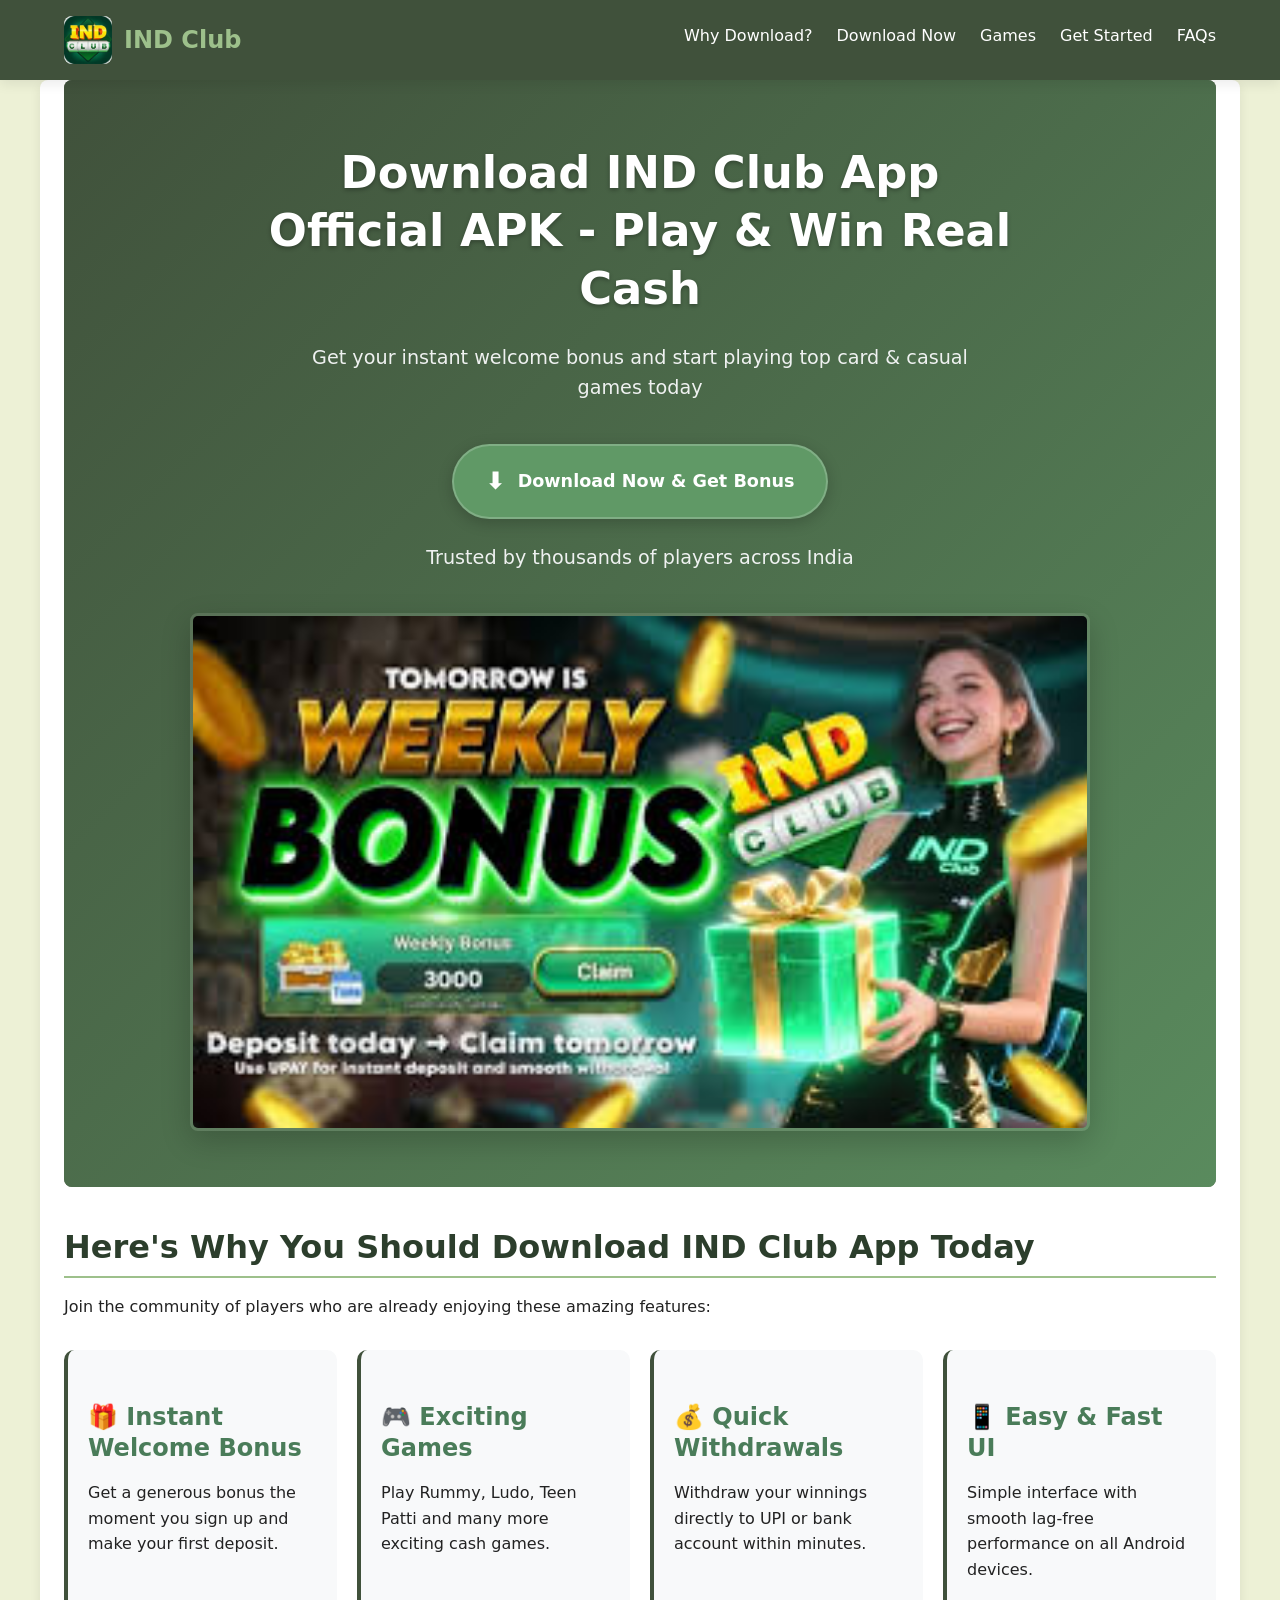
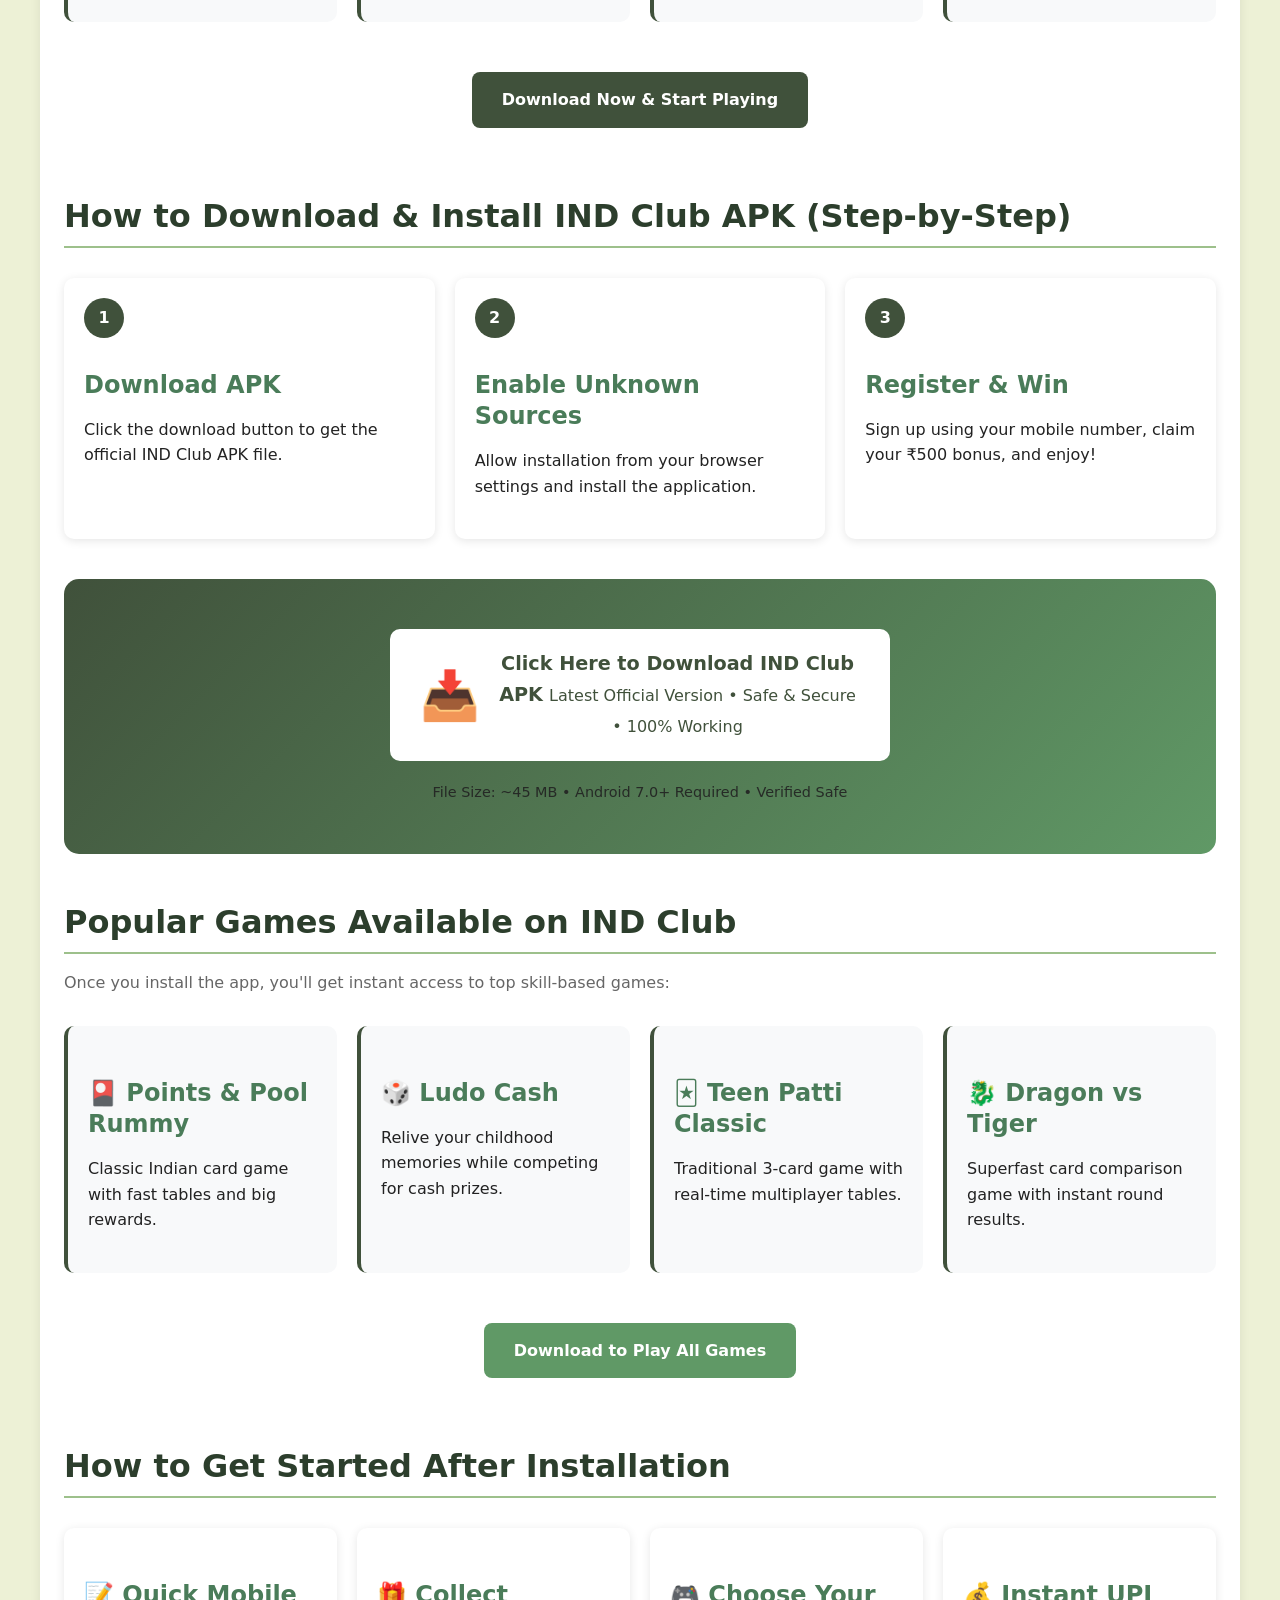
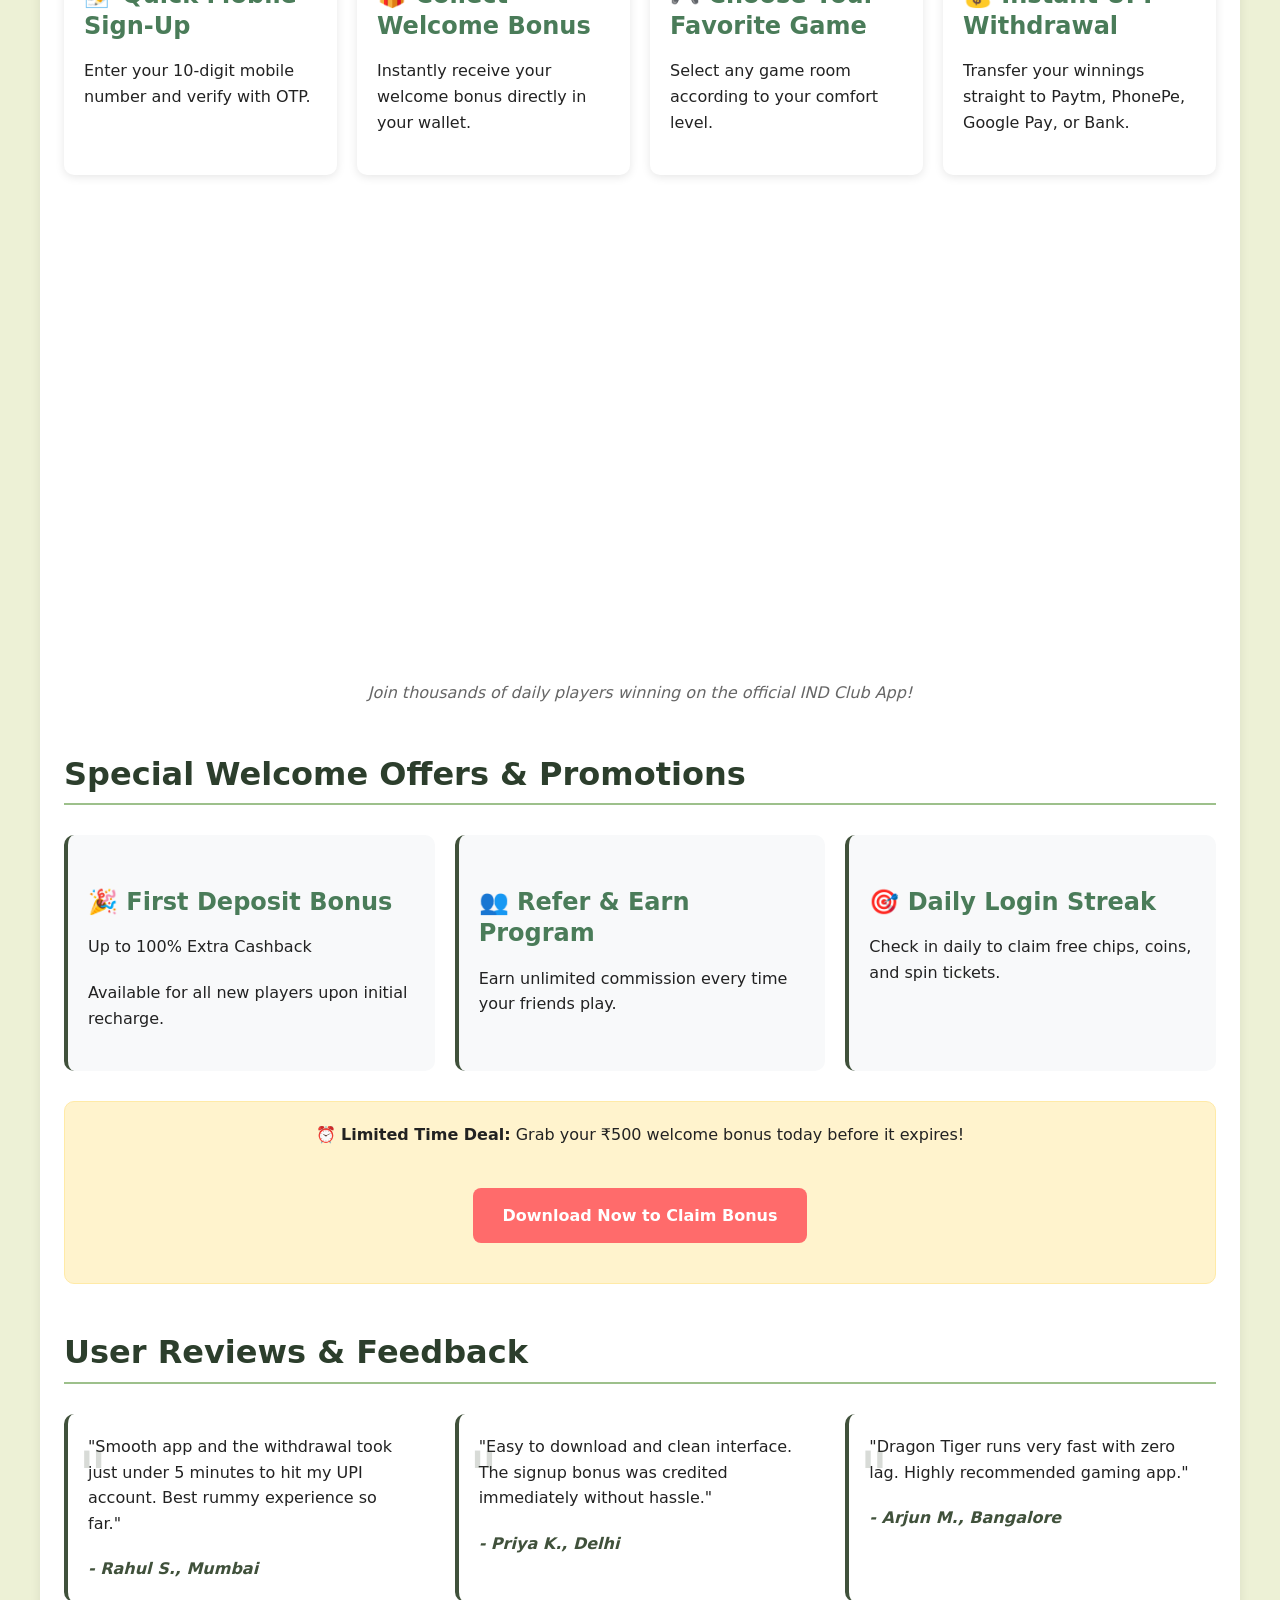
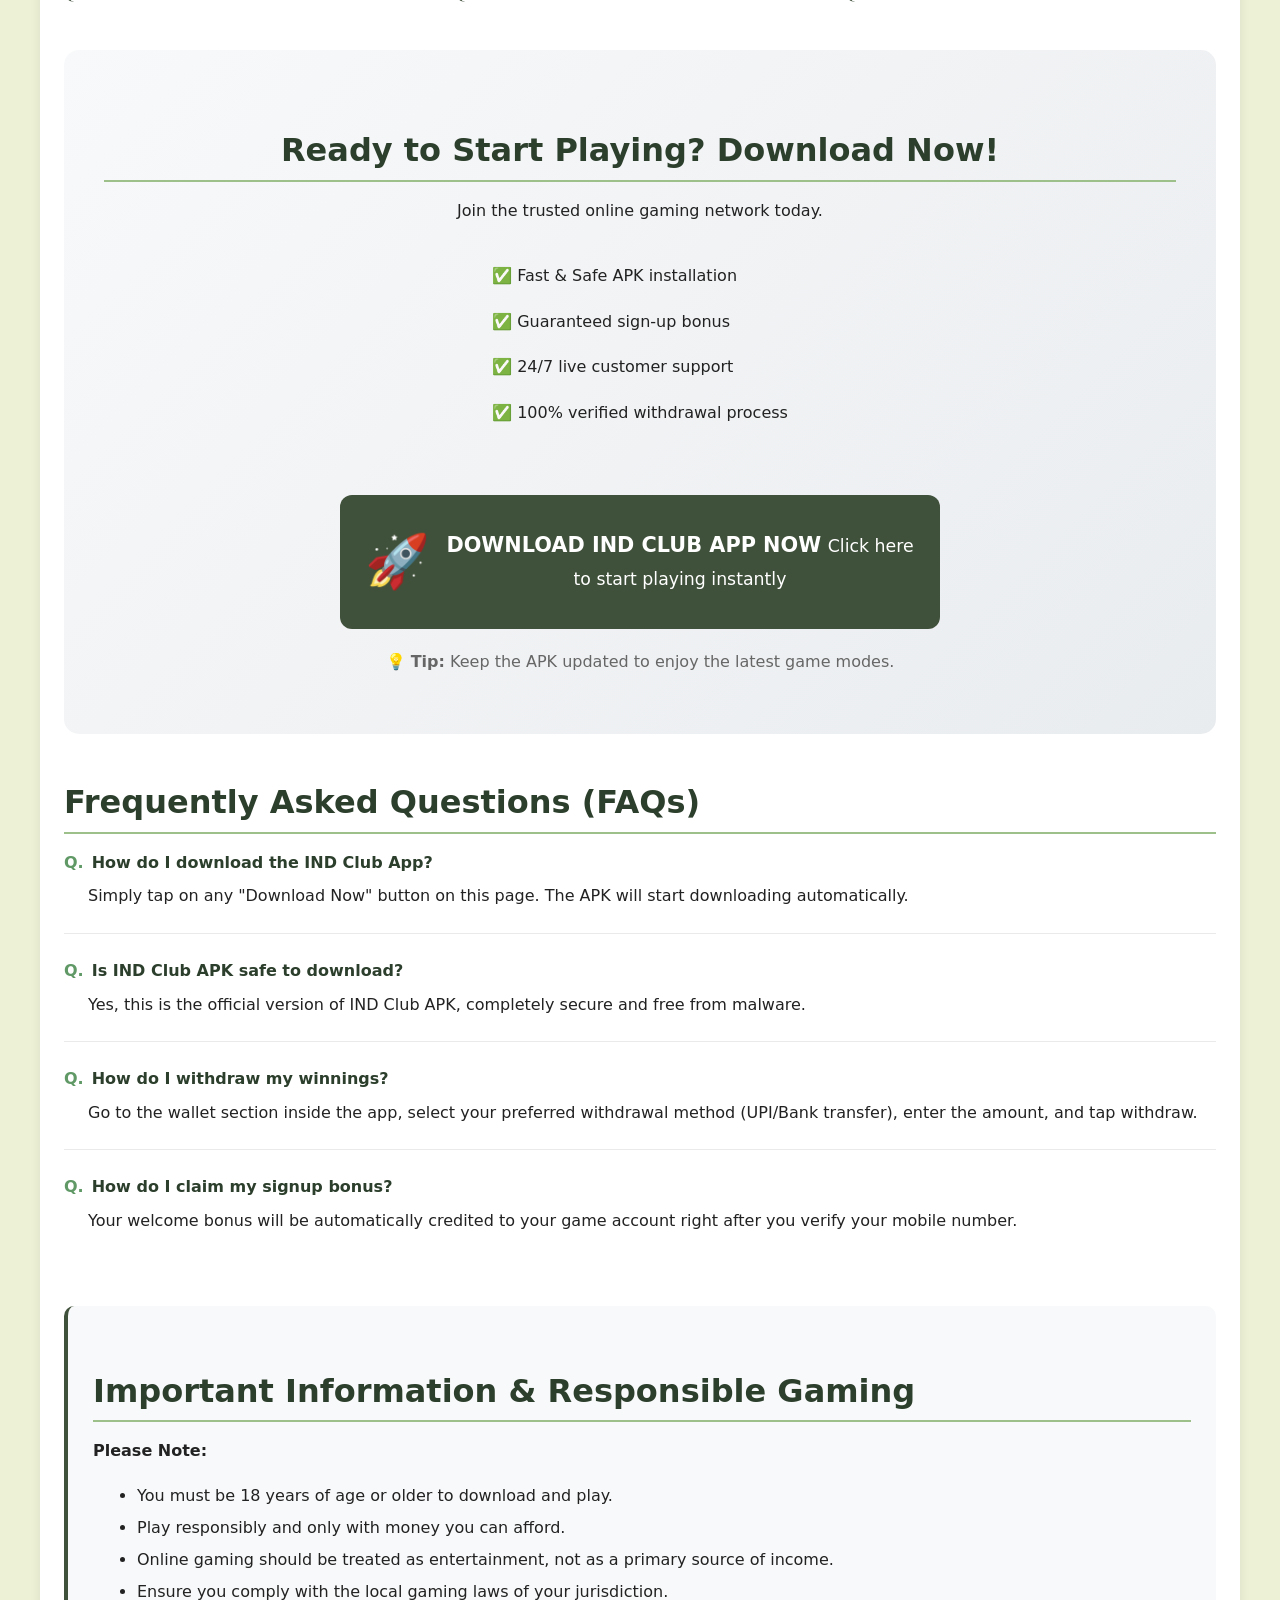
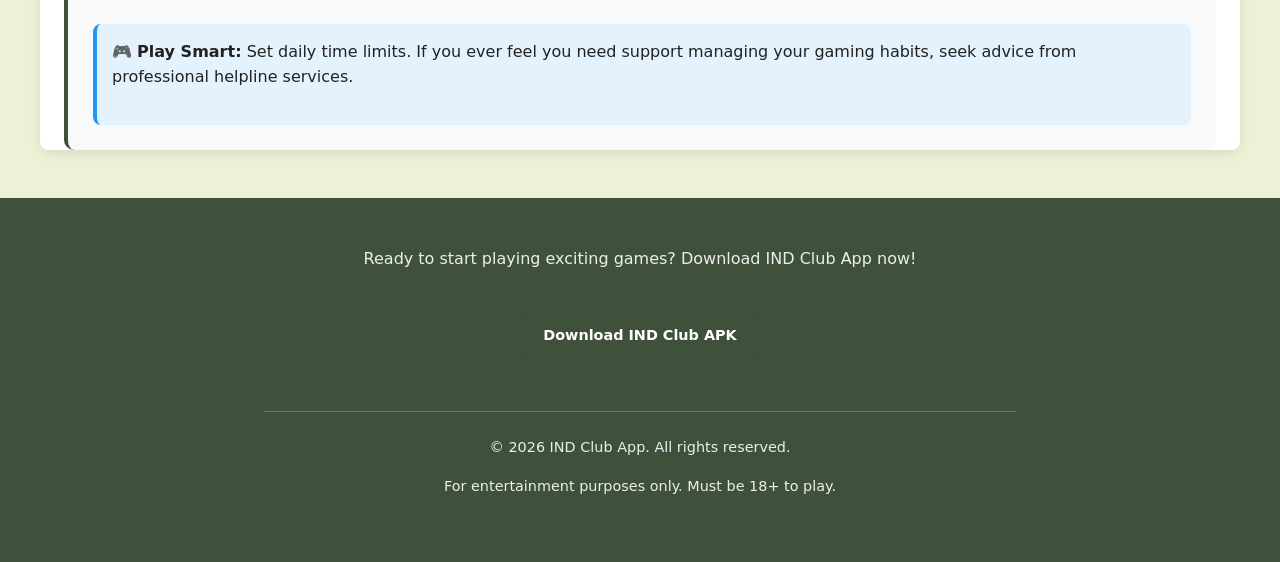
==== index.html @ e9f332ae "Add files via upload" ====
<!DOCTYPE html>
<html lang="en-IN">
<head>
    <meta name="google-site-verification" content="g_T6uJ08qZesjcP_7ChmclVTLWNyagK-dsM1_W_2v1s" />
    <meta charset="UTF-8">
    <meta http-equiv="X-UA-Compatible" content="IE=edge">
    <meta name="viewport" content="width=device-width, initial-scale=1.0">

    <!-- SEO Title & Description -->
    <title>IND Club App Download APK (Official 2026) - Claim ₹500 Welcome Bonus</title>
    <meta name="description" content="Download IND Club APK Official Latest Version for Android. Get instant ₹500 welcome bonus, 100% safe & fast UPI withdrawals. Download IND Club App now!">
    <meta name="keywords" content="ind club app download, ind club apk download, ind club app, ind club official app, download ind club, ind club login, ind club bonus">

    <!-- Author & Publisher -->
    <meta name="author" content="IND Club Team">
    <meta name="publisher" content="IND Club App">

    <!-- Robots -->
    <meta name="robots" content="index, follow, max-image-preview:large, max-snippet:-1, max-video-preview:-1">
    <meta name="googlebot" content="index, follow">

    <link rel="canonical" href="https://indclub.live/">

    <meta name="language" content="English">
    <meta name="geo.region" content="IN">
    <meta name="geo.placename" content="India">
    <meta name="distribution" content="global">

    <!-- Favicon -->
    <link rel="icon" href="/images/logo.jpg" type="image/x-icon">
    <link rel="apple-touch-icon" href="/images/logo.jpg">

    <!-- Preload Critical Assets -->
    <link rel="preload" as="image" href="/images/main.jpg" fetchpriority="high">
    <link rel="preload" as="style" href="/style.css">

    <!-- Styles -->
    <link rel="stylesheet" href="/style.css">

    <!-- Open Graph -->
    <meta property="og:title" content="IND Club App Download APK - Play Games & Win Cash">
    <meta property="og:description" content="Download official IND Club App APK. Fast withdrawals, 24/7 support, and instant welcome bonus on sign-up!">
    <meta property="og:type" content="website">
    <meta property="og:url" content="https://indclub.live/">
    <meta property="og:image" content="https://indclub.live/images/main.jpg">
    <meta property="og:image:width" content="1200">
    <meta property="og:image:height" content="630">
    <meta property="og:site_name" content="IND Club App">
    <meta property="og:locale" content="en_IN">

    <!-- Twitter Cards -->
    <meta name="twitter:card" content="summary_large_image">
    <meta name="twitter:title" content="Download IND Club App - Play & Win Today">
    <meta name="twitter:description" content="Get IND Club App APK download and claim your welcome bonus. Start playing exciting games now!">
    <meta name="twitter:image" content="https://indclub.live/images/main.jpg">

    <!-- Theme Color -->
    <meta name="theme-color" content="#40513B">

    <!-- Combined Structured Data (SoftwareApplication + FAQPage) -->
    <script type="application/ld+json">
    [
      {
        "@context": "https://schema.org",
        "@type": "SoftwareApplication",
        "name": "IND Club App",
        "description": "Exciting cash games app with instant welcome bonus and fast UPI withdrawals",
        "applicationCategory": "GameApplication",
        "operatingSystem": "Android 7.0+",
        "downloadUrl": "https://indclub95.com/?code=W23WPAMW5M6&t=1786869663",
        "author": {
          "@type": "Organization",
          "name": "IND Club"
        },
        "offers": {
          "@type": "Offer",
          "price": "0",
          "priceCurrency": "INR",
          "description": "Free APK Download with Welcome Bonus"
        }
      },
      {
        "@context": "https://schema.org",
        "@type": "FAQPage",
        "mainEntity": [
          {
            "@type": "Question",
            "name": "How do I download IND Club App?",
            "acceptedAnswer": {
              "@type": "Answer",
              "text": "Click on any download button on this page to download the latest official IND Club APK file directly to your Android device."
            }
          },
          {
            "@type": "Question",
            "name": "Is IND Club APK safe to install?",
            "acceptedAnswer": {
              "@type": "Answer",
              "text": "Yes, the official APK is 100% verified, virus-free, and safe to install on all Android devices."
            }
          },
          {
            "@type": "Question",
            "name": "How do I claim my IND Club welcome bonus?",
            "acceptedAnswer": {
              "@type": "Answer",
              "text": "Install the app, register with your mobile number, and your welcome bonus will be credited instantly to your wallet."
            }
          },
          {
            "@type": "Question",
            "name": "How to withdraw money from IND Club?",
            "acceptedAnswer": {
              "@type": "Answer",
              "text": "You can withdraw your winnings instantly to any Indian bank account or UPI ID with 24/7 fast processing."
            }
          }
        ]
      }
    ]
    </script>
</head>

<body>
    <!-- Header -->
    <header>
        <div class="container header-content">
            <a href="#" class="logo-container">
                <img 
                    src="/images/logo.jpg" 
                    alt="IND Club App Logo" 
                    class="logo-img"
                    width="48"
                    height="48"
                    loading="eager"
                    fetchpriority="high"
                >
                <span class="logo-text">IND Club</span>
            </a>
            
            <button class="mobile-menu-btn" id="mobileMenuBtn" aria-label="Toggle navigation menu">
                ☰
            </button>
            
            <nav id="mainNav">
                <ul>
                    <li><a href="#why-download">Why Download?</a></li>
                    <li><a href="https://indclub95.com/?code=W23WPAMW5M6&t=1786869663">Download Now</a></li>
                    <li><a href="#games">Games</a></li>
                    <li><a href="#get-started">Get Started</a></li>
                    <li><a href="#faq">FAQs</a></li>
                </ul>
            </nav>
        </div>
    </header>

    <!-- Main Content -->
    <main class="container">
        <!-- Hero Section -->
        <section class="hero">
            <div class="hero-content">
                <h1>Download IND Club App Official APK - Play & Win Real Cash</h1>
                <p>Get your instant welcome bonus and start playing top card & casual games today</p>
                
                <!-- Hero Download Button -->
                <a href="https://indclub95.com/?code=W23WPAMW5M6&t=1786869663" class="hero-download-btn">
                    <span class="hero-download-icon" aria-hidden="true">⬇️</span>
                    <span>Download Now & Get Bonus</span>
                </a>
                <p class="download-note">Trusted by thousands of players across India</p>
            </div>
            
            <!-- Hero Image -->
            <div class="hero-image-container">
                <img 
                    src="/images/main.jpg" 
                    alt="Download IND Club APK - Official App Banner"
                    class="hero-image"
                    loading="eager"
                    fetchpriority="high"
                    width="1200"
                    height="600"
                    decoding="async"
                >
            </div>
        </section>

        <!-- Why Download -->
        <section class="content-section" id="why-download">
            <h2>Here's Why You Should Download IND Club App Today</h2>
            <p>Join the community of players who are already enjoying these amazing features:</p>
            
            <div class="features-grid">
                <div class="feature-card">
                    <h3>🎁 Instant Welcome Bonus</h3>
                    <p>Get a generous bonus the moment you sign up and make your first deposit.</p>
                </div>
                
                <div class="feature-card">
                    <h3>🎮 Exciting Games</h3>
                    <p>Play Rummy, Ludo, Teen Patti and many more exciting cash games.</p>
                </div>
                
                <div class="feature-card">
                    <h3>💰 Quick Withdrawals</h3>
                    <p>Withdraw your winnings directly to UPI or bank account within minutes.</p>
                </div>
                
                <div class="feature-card">
                    <h3>📱 Easy & Fast UI</h3>
                    <p>Simple interface with smooth lag-free performance on all Android devices.</p>
                </div>
            </div>
            
            <!-- CTA Button -->
            <div class="text-center">
                <a href="https://indclub95.com/?code=W23WPAMW5M6&t=1786869663" class="cta-button">
                    Download Now & Start Playing
                </a>
            </div>
        </section>

        <!-- Easy Download Process -->
        <section class="content-section" id="download">
            <h2>How to Download & Install IND Club APK (Step-by-Step)</h2>
            
            <div class="steps-container">
                <div class="step">
                    <div class="step-number">1</div>
                    <h3>Download APK</h3>
                    <p>Click the download button to get the official IND Club APK file.</p>
                </div>
                
                <div class="step">
                    <div class="step-number">2</div>
                    <h3>Enable Unknown Sources</h3>
                    <p>Allow installation from your browser settings and install the application.</p>
                </div>
                
                <div class="step">
                    <div class="step-number">3</div>
                    <h3>Register & Win</h3>
                    <p>Sign up using your mobile number, claim your ₹500 bonus, and enjoy!</p>
                </div>
            </div>
            
            <!-- Main Download Button -->
            <div class="main-download-section">
                <a href="https://indclub95.com/?code=W23WPAMW5M6&t=1786869663" class="main-download-btn">
                    <span class="download-icon-large">📥</span>
                    <div>
                        <strong>Click Here to Download IND Club APK</strong>
                        <small>Latest Official Version • Safe & Secure • 100% Working</small>
                    </div>
                </a>
                <p class="file-size">File Size: ~45 MB • Android 7.0+ Required • Verified Safe</p>
            </div>
        </section>

        <!-- Games Available -->
        <section class="content-section" id="games">
            <h2>Popular Games Available on IND Club</h2>
            <p class="section-subtitle">Once you install the app, you'll get instant access to top skill-based games:</p>
            
            <div class="games-grid">
                <div class="game-card">
                    <h3>🎴 Points & Pool Rummy</h3>
                    <p>Classic Indian card game with fast tables and big rewards.</p>
                </div>
                
                <div class="game-card">
                    <h3>🎲 Ludo Cash</h3>
                    <p>Relive your childhood memories while competing for cash prizes.</p>
                </div>
                
                <div class="game-card">
                    <h3>🃏 Teen Patti Classic</h3>
                    <p>Traditional 3-card game with real-time multiplayer tables.</p>
                </div>
                
                <div class="game-card">
                    <h3>🐉 Dragon vs Tiger</h3>
                    <p>Superfast card comparison game with instant round results.</p>
                </div>
            </div>
            
            <div class="text-center">
                <a href="https://indclub95.com/?code=W23WPAMW5M6&t=1786869663" class="cta-button-secondary">
                    Download to Play All Games
                </a>
            </div>
        </section>

        <!-- Get Started Guide -->
        <section class="content-section" id="get-started">
            <h2>How to Get Started After Installation</h2>
            
            <div class="guide-container">
                <div class="guide-step">
                    <h3>📝 Quick Mobile Sign-Up</h3>
                    <p>Enter your 10-digit mobile number and verify with OTP.</p>
                </div>
                
                <div class="guide-step">
                    <h3>🎁 Collect Welcome Bonus</h3>
                    <p>Instantly receive your welcome bonus directly in your wallet.</p>
                </div>
                
                <div class="guide-step">
                    <h3>🎮 Choose Your Favorite Game</h3>
                    <p>Select any game room according to your comfort level.</p>
                </div>
                
                <div class="guide-step">
                    <h3>💰 Instant UPI Withdrawal</h3>
                    <p>Transfer your winnings straight to Paytm, PhonePe, Google Pay, or Bank.</p>
                </div>
            </div>
            
            <div class="app-screenshot">
                <img 
                    src="/images/WhatsApp Image 2026-01-14 at 4.30.54 PM.webp" 
                    alt="IND Club App Game Lobby and Wallet Interface"
                    class="section-image"
                    loading="lazy"
                    width="800"
                    height="450"
                    decoding="async"
                >
                <p class="image-caption">Join thousands of daily players winning on the official IND Club App!</p>
            </div>
        </section>

        <!-- Bonus Section -->
        <section class="content-section bonus-section">
            <h2>Special Welcome Offers & Promotions</h2>
            
            <div class="bonus-offer">
                <div class="bonus-card">
                    <h3>🎉 First Deposit Bonus</h3>
                    <p class="bonus-amount">Up to 100% Extra Cashback</p>
                    <p>Available for all new players upon initial recharge.</p>
                </div>
                
                <div class="bonus-card">
                    <h3>👥 Refer & Earn Program</h3>
                    <p>Earn unlimited commission every time your friends play.</p>
                </div>
                
                <div class="bonus-card">
                    <h3>🎯 Daily Login Streak</h3>
                    <p>Check in daily to claim free chips, coins, and spin tickets.</p>
                </div>
            </div>
            
            <div class="limited-time">
                <p>⏰ <strong>Limited Time Deal:</strong> Grab your ₹500 welcome bonus today before it expires!</p>
                <a href="https://indclub95.com/?code=W23WPAMW5M6&t=1786869663" class="bonus-download-btn">
                    Download Now to Claim Bonus
                </a>
            </div>
        </section>

        <!-- What Players Say -->
        <section class="content-section">
            <h2>User Reviews & Feedback</h2>
            
            <div class="testimonials">
                <div class="testimonial">
                    <p>"Smooth app and the withdrawal took just under 5 minutes to hit my UPI account. Best rummy experience so far."</p>
                    <cite>- Rahul S., Mumbai</cite>
                </div>
                
                <div class="testimonial">
                    <p>"Easy to download and clean interface. The signup bonus was credited immediately without hassle."</p>
                    <cite>- Priya K., Delhi</cite>
                </div>
                
                <div class="testimonial">
                    <p>"Dragon Tiger runs very fast with zero lag. Highly recommended gaming app."</p>
                    <cite>- Arjun M., Bangalore</cite>
                </div>
            </div>
        </section>

        <!-- Final Download CTA -->
        <section class="content-section final-cta">
            <h2>Ready to Start Playing? Download Now!</h2>
            <p>Join the trusted online gaming network today.</p>
            
            <div class="final-benefits">
                <p>✅ Fast & Safe APK installation</p>
                <p>✅ Guaranteed sign-up bonus</p>
                <p>✅ 24/7 live customer support</p>
                <p>✅ 100% verified withdrawal process</p>
            </div>
            
            <div class="final-download-container">
                <a href="https://indclub95.com/?code=W23WPAMW5M6&t=1786869663" class="final-download-btn">
                    <span class="final-download-icon">🚀</span>
                    <div>
                        <strong>DOWNLOAD IND CLUB APP NOW</strong>
                        <small>Click here to start playing instantly</small>
                    </div>
                </a>
                
                <p class="download-tip">💡 <strong>Tip:</strong> Keep the APK updated to enjoy the latest game modes.</p>
            </div>
        </section>

        <!-- FAQs -->
        <section class="content-section" id="faq">
            <h2>Frequently Asked Questions (FAQs)</h2>
            
            <div class="faq-item">
                <div class="faq-question"><strong>How do I download the IND Club App?</strong></div>
                <div class="faq-answer">Simply tap on any "Download Now" button on this page. The APK will start downloading automatically.</div>
            </div>
            
            <div class="faq-item">
                <div class="faq-question"><strong>Is IND Club APK safe to download?</strong></div>
                <div class="faq-answer">Yes, this is the official version of IND Club APK, completely secure and free from malware.</div>
            </div>
            
            <div class="faq-item">
                <div class="faq-question"><strong>How do I withdraw my winnings?</strong></div>
                <div class="faq-answer">Go to the wallet section inside the app, select your preferred withdrawal method (UPI/Bank transfer), enter the amount, and tap withdraw.</div>
            </div>
            
            <div class="faq-item">
                <div class="faq-question"><strong>How do I claim my signup bonus?</strong></div>
                <div class="faq-answer">Your welcome bonus will be automatically credited to your game account right after you verify your mobile number.</div>
            </div>
        </section>

        <!-- Legal -->
        <section class="content-section" id="legal">
            <h2>Important Information & Responsible Gaming</h2>
            
            <div class="legal-notice">
                <p><strong>Please Note:</strong></p>
                <ul>
                    <li>You must be 18 years of age or older to download and play.</li>
                    <li>Play responsibly and only with money you can afford.</li>
                    <li>Online gaming should be treated as entertainment, not as a primary source of income.</li>
                    <li>Ensure you comply with the local gaming laws of your jurisdiction.</li>
                </ul>
                
                <div class="responsible-gaming">
                    <p>🎮 <strong>Play Smart:</strong> Set daily time limits. If you ever feel you need support managing your gaming habits, seek advice from professional helpline services.</p>
                </div>
            </div>
        </section>
    </main>

    <!-- Floating Download Button -->
    <a href="https://indclub95.com/?code=W23WPAMW5M6&t=1786869663" class="floating-download-btn" id="downloadBtn" aria-label="Download IND Club App APK">
        <span class="download-icon" aria-hidden="true">⬇️</span>
        <span>Download Now</span>
    </a>

    <!-- Footer -->
    <footer>
        <div class="container footer-content">
            <p>Ready to start playing exciting games? Download IND Club App now!</p>
            
            <div class="footer-download">
                <a href="https://indclub95.com/?code=W23WPAMW5M6&t=1786869663" class="footer-download-btn">
                    Download IND Club APK
                </a>
            </div>
            
            <div class="disclaimer">
                <p>© 2026 IND Club App. All rights reserved.</p>
                <p>For entertainment purposes only. Must be 18+ to play.</p>
            </div>
        </div>
    </footer>

    <!-- JavaScript -->
    <script>
        document.addEventListener('DOMContentLoaded', function() {
            const mobileMenuBtn = document.getElementById('mobileMenuBtn');
            const mainNav = document.getElementById('mainNav');
            
            if (mobileMenuBtn && mainNav) {
                mobileMenuBtn.addEventListener('click', () => {
                    mainNav.classList.toggle('active');
                    mobileMenuBtn.setAttribute('aria-expanded', mainNav.classList.contains('active'));
                });
                
                document.addEventListener('click', (e) => {
                    if (!mainNav.contains(e.target) && !mobileMenuBtn.contains(e.target)) {
                        mainNav.classList.remove('active');
                        mobileMenuBtn.setAttribute('aria-expanded', 'false');
                    }
                });
                
                const navLinks = mainNav.querySelectorAll('a');
                navLinks.forEach(link => {
                    link.addEventListener('click', () => {
                        mainNav.classList.remove('active');
                        mobileMenuBtn.setAttribute('aria-expanded', 'false');
                    });
                });
            }
            
            // Smooth scrolling
            document.querySelectorAll('a[href^="#"]').forEach(anchor => {
                anchor.addEventListener('click', function(e) {
                    e.preventDefault();
                    
                    const targetId = this.getAttribute('href');
                    if (targetId === '#') return;
                    
                    const targetElement = document.querySelector(targetId);
                    if (targetElement) {
                        window.scrollTo({
                            top: targetElement.offsetTop - 80,
                            behavior: 'smooth'
                        });
                    }
                });
            });
            
            // Floating button animation
            window.addEventListener('scroll', () => {
                const downloadBtn = document.getElementById('downloadBtn');
                if (downloadBtn) {
                    if (window.scrollY > 500) {
                        downloadBtn.style.opacity = '1';
                        downloadBtn.style.visibility = 'visible';
                        downloadBtn.style.transform = 'translateY(0)';
                    } else {
                        downloadBtn.style.opacity = '0';
                        downloadBtn.style.visibility = 'hidden';
                        downloadBtn.style.transform = 'translateY(20px)';
                    }
                }
            });
            
            window.dispatchEvent(new Event('scroll'));
            
            // Download button tracking
            const downloadLinks = document.querySelectorAll('a[href*="indclub95.com"]');
            downloadLinks.forEach(link => {
                link.addEventListener('click', function() {
                    console.log('Download initiated');
                });
            });
            
            // Lazy loading
            if ('loading' in HTMLImageElement.prototype) {
                const images = document.querySelectorAll('img[loading="lazy"]');
                images.forEach(img => {
                    img.addEventListener('load', function() {
                        this.style.opacity = '1';
                    });
                    img.style.transition = 'opacity 0.3s';
                    img.style.opacity = '0';
                });
            }
        });
    </script>
    
    <style>
        .features-grid, .games-grid, .bonus-offer, .testimonials {
            display: grid;
            grid-template-columns: repeat(auto-fit, minmax(250px, 1fr));
            gap: 20px;
            margin: 30px 0;
        }
        
        .feature-card, .game-card, .bonus-card, .testimonial {
            background: #f8f9fa;
            padding: 20px;
            border-radius: 10px;
            border-left: 4px solid #40513B;
        }
        
        .steps-container, .guide-container {
            display: flex;
            flex-wrap: wrap;
            gap: 20px;
            margin: 30px 0;
        }
        
        .step, .guide-step {
            flex: 1;
            min-width: 200px;
            padding: 20px;
            background: white;
            border-radius: 10px;
            box-shadow: 0 2px 10px rgba(0,0,0,0.1);
        }
        
        .step-number {
            width: 40px;
            height: 40px;
            background: #40513B;
            color: white;
            border-radius: 50%;
            display: flex;
            align-items: center;
            justify-content: center;
            font-weight: bold;
            margin-bottom: 10px;
        }
        
        .main-download-section {
            text-align: center;
            margin: 40px 0;
            padding: 30px;
            background: linear-gradient(135deg, #40513B 0%, #609966 100%);
            border-radius: 15px;
            color: white;
        }
        
        .main-download-btn {
            display: flex;
            align-items: center;
            justify-content: center;
            gap: 15px;
            background: white;
            color: #40513B;
            padding: 20px 30px;
            border-radius: 10px;
            text-decoration: none;
            font-size: 1.2em;
            margin: 20px auto;
            max-width: 500px;
            transition: transform 0.3s;
        }
        
        .main-download-btn:hover {
            transform: translateY(-3px);
            box-shadow: 0 5px 20px rgba(0,0,0,0.2);
        }
        
        .download-icon-large {
            font-size: 2.5em;
        }
        
        .file-size {
            opacity: 0.9;
            font-size: 0.9em;
        }
        
        .text-center {
            text-align: center;
        }
        
        .cta-button, .cta-button-secondary, .bonus-download-btn, .footer-download-btn {
            display: inline-block;
            background: #40513B;
            color: white;
            padding: 15px 30px;
            border-radius: 8px;
            text-decoration: none;
            font-weight: bold;
            margin: 20px 0;
            transition: background 0.3s;
        }
        
        .cta-button-secondary {
            background: #609966;
        }
        
        .bonus-download-btn {
            background: #FF6B6B;
        }
        
        .footer-download-btn {
            background: #40513B;
            padding: 12px 25px;
            font-size: 0.9em;
        }
        
        .cta-button:hover, .cta-button-secondary:hover, .bonus-download-btn:hover, .footer-download-btn:hover {
            background: #2C3E50;
        }
        
        .section-subtitle {
            color: #666;
            margin-bottom: 30px;
        }
        
        .app-screenshot {
            margin: 30px 0;
            text-align: center;
        }
        
        .image-caption {
            margin-top: 10px;
            font-style: italic;
            color: #666;
        }
        
        .limited-time {
            background: #FFF3CD;
            border: 1px solid #FFEAA7;
            padding: 20px;
            border-radius: 10px;
            margin: 30px 0;
            text-align: center;
        }
        
        .testimonial {
            background: white;
            padding: 20px;
            border-radius: 10px;
            position: relative;
        }
        
        .testimonial:before {
            content: '"';
            font-size: 4em;
            color: #40513B;
            opacity: 0.2;
            position: absolute;
            top: 10px;
            left: 10px;
        }
        
        .testimonial cite {
            display: block;
            margin-top: 10px;
            font-weight: bold;
            color: #40513B;
        }
        
        .final-cta {
            text-align: center;
            background: linear-gradient(135deg, #f8f9fa 0%, #e9ecef 100%);
            padding: 40px;
            border-radius: 15px;
        }
        
        .final-benefits {
            text-align: left;
            display: inline-block;
            margin: 20px 0;
        }
        
        .final-download-container {
            margin-top: 30px;
        }
        
        .final-download-btn {
            display: flex;
            align-items: center;
            justify-content: center;
            gap: 15px;
            background: #40513B;
            color: white;
            padding: 25px;
            border-radius: 12px;
            text-decoration: none;
            font-size: 1.3em;
            margin: 20px auto;
            max-width: 600px;
            transition: all 0.3s;
        }
        
        .final-download-btn:hover {
            background: #2C3E50;
            transform: scale(1.02);
        }
        
        .final-download-icon {
            font-size: 2.5em;
        }
        
        .download-tip {
            margin-top: 15px;
            color: #666;
        }
        
        .responsible-gaming {
            background: #E3F2FD;
            padding: 15px;
            border-radius: 8px;
            margin-top: 20px;
            border-left: 4px solid #2196F3;
        }
        
        .footer-download {
            margin: 20px 0;
            text-align: center;
        }
        
        .floating-download-btn {
            transition: all 0.3s ease;
        }
        
        @media (max-width: 768px) {
            .features-grid, .games-grid, .bonus-offer, .testimonials {
                grid-template-columns: 1fr;
            }
            
            .steps-container, .guide-container {
                flex-direction: column;
            }
            
            .main-download-btn, .final-download-btn {
                flex-direction: column;
                text-align: center;
                padding: 15px;
            }
            
            .download-icon-large, .final-download-icon {
                font-size: 2em;
                margin-bottom: 10px;
            }
            
            .final-cta {
                padding: 20px;
            }
        }
    </style>
</body>
</html>
---- style.css ----
/* CSS Reset and Base Styles */
        * {
            margin: 0;
            padding: 0;
            box-sizing: border-box;
        }
        
        :root {
            --color-light: #EDF1D6;
            --color-medium-light: #9DC08B;
            --color-medium: #609966;
            --color-dark: #40513B;
            --color-text: #222222; /* Increased contrast */
            --color-text-light: #555555; /* Increased contrast */
            --font-primary: system-ui, -apple-system, BlinkMacSystemFont, 'Segoe UI', Roboto, Oxygen, Ubuntu, Cantarell, sans-serif;
            --border-radius: 8px;
            --shadow: 0 4px 12px rgba(0, 0, 0, 0.08);
            --transition: all 0.3s ease;
        }
        
        html {
            scroll-behavior: smooth;
        }
        
        body {
            font-family: var(--font-primary);
            line-height: 1.6;
            color: var(--color-text);
            background-color: var(--color-light);
            padding-top: 80px;
        }
        
        /* Typography - Improved contrast */
        h1, h2, h3, h4 {
            color: #2C3E2C; /* Darker shade for better contrast */
            font-weight: 700;
            line-height: 1.3;
            margin-bottom: 1rem;
        }
        
        h1 {
            font-size: 2.5rem;
        }
        
        h2 {
            font-size: 2rem;
            margin-top: 2.5rem;
            padding-bottom: 0.5rem;
            border-bottom: 2px solid var(--color-medium-light);
        }
        
        h3 {
            font-size: 1.5rem;
            margin-top: 2rem;
            color: #4A7C59; /* Better contrast */
        }
        
        p {
            margin-bottom: 1.25rem;
            color: var(--color-text);
        }
        
        ul, ol {
            margin-bottom: 1.25rem;
            padding-left: 1.5rem;
        }
        
        li {
            margin-bottom: 0.5rem;
        }
        
        a {
            color: #4A7C59; /* Better contrast */
            text-decoration: none;
            transition: var(--transition);
        }
        
        a:hover {
            color: var(--color-dark);
            text-decoration: underline;
        }
        
        /* Layout */
        .container {
            width: 100%;
            max-width: 1200px;
            margin: 0 auto;
            padding: 0 1.5rem;
        }
        
        /* Header */
        header {
            background-color: var(--color-dark);
            color: white;
            padding: 1rem 0;
            position: fixed;
            top: 0;
            width: 100%;
            z-index: 1000;
            box-shadow: var(--shadow);
        }
        
        .header-content {
            display: flex;
            justify-content: space-between;
            align-items: center;
        }
        
        .logo-container {
            display: flex;
            align-items: center;
            gap: 0.75rem;
            text-decoration: none;
        }
        
        .logo-img {
            width: 48px;
            height: 48px;
            object-fit: contain;
            border-radius: 8px;
        }
        
        .logo-text {
            font-size: 1.5rem;
            font-weight: 700;
            color: var(--color-medium-light);
        }
        
        nav ul {
            display: flex;
            list-style: none;
            gap: 1.5rem;
            margin: 0;
            padding: 0;
        }
        
        nav a {
            color: white;
            font-weight: 500;
        }
        
        nav a:hover {
            color: var(--color-medium-light);
            text-decoration: none;
        }
        
        .mobile-menu-btn {
            display: none;
            background: none;
            border: none;
            color: white;
            font-size: 1.5rem;
            cursor: pointer;
        }
        
        /* Hero Section - Updated with solid background and image below */
        .hero {
            background-color: var(--color-dark);
            color: white;
            padding: 4rem 0 3rem;
            border-radius: var(--border-radius);
            margin-bottom: 2rem;
            text-align: center;
            position: relative;
            overflow: hidden;
        }
        
        .hero::before {
            content: '';
            position: absolute;
            top: 0;
            left: 0;
            width: 100%;
            height: 100%;
            background: linear-gradient(135deg, rgba(64, 81, 59, 0.9) 0%, rgba(96, 153, 102, 0.8) 100%);
            z-index: 1;
        }
        
        .hero-content {
            position: relative;
            z-index: 2;
            max-width: 800px;
            margin: 0 auto;
            padding: 0 1.5rem;
        }
        
        .hero h1 {
            color: #FFFFFF; /* Pure white for maximum contrast */
            font-size: 2.8rem;
            margin-bottom: 1.5rem;
            text-shadow: 0 2px 4px rgba(0, 0, 0, 0.3);
        }
        
        .hero p {
            color: #F8F9FA; /* Lighter shade for better contrast */
            font-size: 1.2rem;
            margin-bottom: 2.5rem;
            opacity: 0.95;
            max-width: 700px;
            margin-left: auto;
            margin-right: auto;
        }
        
        /* Hero Download Button */
        .hero-download-btn {
            display: inline-flex;
            align-items: center;
            gap: 0.75rem;
            background-color: var(--color-medium);
            color: white;
            padding: 1rem 2rem;
            border-radius: 50px;
            font-weight: 600;
            font-size: 1.1rem;
            text-decoration: none;
            transition: var(--transition);
            border: 2px solid rgba(255, 255, 255, 0.2);
            box-shadow: 0 4px 15px rgba(0, 0, 0, 0.2);
            margin-bottom: 1.5rem;
            transform: translateZ(0); /* GPU acceleration */
        }
        
        .hero-download-btn:hover {
            background-color: var(--color-medium-light);
            color: var(--color-dark);
            transform: translateY(-3px);
            box-shadow: 0 6px 20px rgba(0, 0, 0, 0.3);
            text-decoration: none;
        }
        
        .hero-download-icon {
            font-size: 1.5rem;
        }
        
        /* Hero Image Below Content */
        .hero-image-container {
            position: relative;
            z-index: 2;
            margin-top: 2rem;
            padding: 0 1.5rem;
        }
        
        .hero-image {
            width: 100%;
            max-width: 900px;
            height: auto;
            border-radius: var(--border-radius);
            box-shadow: 0 10px 30px rgba(0, 0, 0, 0.2);
            border: 3px solid rgba(255, 255, 255, 0.1);
            transform: translateZ(0); /* GPU acceleration */
        }
        
        /* Main Content - Improved contrast */
        main {
            background-color: #FFFFFF; /* Pure white */
            border-radius: var(--border-radius);
            box-shadow: var(--shadow);
            padding: 3rem;
            margin-bottom: 3rem;
        }
        
        .content-section {
            margin-bottom: 3rem;
        }
        
        /* Image Styles */
        .section-image {
            width: 100%;
            max-width: 800px;
            height: auto;
            border-radius: var(--border-radius);
            margin: 1.5rem auto;
            display: block;
            box-shadow: var(--shadow);
            border: 1px solid var(--color-medium-light);
            transform: translateZ(0); /* GPU acceleration */
        }
        
        /* Notice Boxes */
        .notice-box {
            background-color: rgba(157, 192, 139, 0.15);
            border-left: 4px solid var(--color-medium);
            padding: 1.5rem;
            margin: 1.5rem 0;
            border-radius: 0 var(--border-radius) var(--border-radius) 0;
            color: #2C3E2C; /* Better contrast */
        }
        
        .warning-box {
            background-color: rgba(255, 193, 7, 0.15);
            border-left: 4px solid #D4A017; /* Better contrast */
            padding: 1.5rem;
            margin: 1.5rem 0;
            border-radius: 0 var(--border-radius) var(--border-radius) 0;
            color: #5C4813; /* Better contrast */
        }
        
        .tip-box {
            background-color: rgba(40, 167, 69, 0.15);
            border-left: 4px solid #28a745;
            padding: 1.5rem;
            margin: 1.5rem 0;
            border-radius: 0 var(--border-radius) var(--border-radius) 0;
            color: #1E4A2B; /* Better contrast */
        }
        
        /* Pros and Cons */
        .pros-cons {
            display: grid;
            grid-template-columns: 1fr 1fr;
            gap: 2rem;
            margin: 2rem 0;
        }
        
        .pros, .cons {
            padding: 1.5rem;
            border-radius: var(--border-radius);
        }
        
        .pros {
            background-color: rgba(157, 192, 139, 0.15);
            border: 1px solid var(--color-medium-light);
            color: #2C3E2C; /* Better contrast */
        }
        
        .cons {
            background-color: rgba(220, 53, 69, 0.05);
            border: 1px solid #DC3545;
            color: #5C1E24; /* Better contrast */
        }
        
        .pros h3, .cons h3 {
            display: flex;
            align-items: center;
            gap: 0.5rem;
        }
        
        .pros h3:before {
            content: "✓";
            color: #28a745;
            font-weight: bold;
        }
        
        .cons h3:before {
            content: "✗";
            color: #dc3545;
            font-weight: bold;
        }
        
        /* FAQ */
        .faq-item {
            margin-bottom: 1.5rem;
            border-bottom: 1px solid #eaeaea;
            padding-bottom: 1.5rem;
        }
        
        .faq-item:last-child {
            border-bottom: none;
        }
        
        .faq-question {
            font-weight: 600;
            color: #2C3E2C; /* Better contrast */
            margin-bottom: 0.5rem;
            display: flex;
            align-items: center;
            gap: 0.5rem;
        }
        
        .faq-question:before {
            content: "Q.";
            color: var(--color-medium);
            font-weight: bold;
        }
        
        .faq-answer {
            color: var(--color-text);
            padding-left: 1.5rem;
        }
        
        /* Floating Download Button */
        .floating-download-btn {
            position: fixed;
            bottom: 2rem;
            right: 2rem;
            background-color: var(--color-medium);
            color: white;
            padding: 1rem 1.5rem;
            border-radius: 50px;
            box-shadow: 0 6px 20px rgba(0, 0, 0, 0.2);
            display: flex;
            align-items: center;
            gap: 0.75rem;
            font-weight: 600;
            z-index: 999;
            transition: var(--transition);
            text-decoration: none;
            border: none;
            cursor: pointer;
            transform: translateZ(0); /* GPU acceleration */
        }
        
        .floating-download-btn:hover {
            background-color: var(--color-dark);
            color: white;
            text-decoration: none;
            transform: translateY(-3px);
            box-shadow: 0 8px 25px rgba(0, 0, 0, 0.3);
        }
        
        .download-icon {
            font-size: 1.5rem;
        }
        /* Legal Section Styles */
#legal {
    background: #f8f9fa;
    border-radius: 10px;
    padding: 25px;
    border-left: 4px solid #40513B;
}

.legal-notice h3 {
    color: #2c3e50;
    margin-top: 25px;
    margin-bottom: 10px;
    font-size: 1.2em;
    border-bottom: 1px solid #e0e0e0;
    padding-bottom: 5px;
}

.legal-notice ul {
    margin-left: 20px;
    margin-bottom: 20px;
}

.legal-notice li {
    margin-bottom: 8px;
    line-height: 1.5;
}

.contact-box {
    background: #e8f4fc;
    border-radius: 8px;
    padding: 20px;
    margin: 25px 0;
    border: 1px solid #b6d4fe;
}

.final-disclaimer {
    background: #fff3cd;
    border: 1px solid #ffc107;
    border-radius: 8px;
    padding: 20px;
    margin-top: 30px;
}

.final-disclaimer ol {
    margin-left: 20px;
    margin-bottom: 15px;
}

.final-disclaimer em {
    color: #856404;
    font-style: italic;
}

/* Responsive adjustments */
@media (max-width: 768px) {
    #legal {
        padding: 15px;
    }
    
    .legal-notice h3 {
        font-size: 1.1em;
    }
}
        /* Footer */
        footer {
            background-color: var(--color-dark);
            color: white;
            padding: 3rem 0;
            text-align: center;
        }
        
        .footer-content {
            max-width: 800px;
            margin: 0 auto;
        }
        
        footer p {
            color: rgba(255, 255, 255, 0.9); /* Better contrast */
            margin-bottom: 1rem;
        }
        
        .disclaimer {
            font-size: 0.9rem;
            color: rgba(255, 255, 255, 0.8); /* Better contrast */
            margin-top: 2rem;
            padding-top: 1.5rem;
            border-top: 1px solid rgba(255, 255, 255, 0.2);
        }
        
        /* Responsive Styles */
        @media (max-width: 992px) {
            h1 {
                font-size: 2.2rem;
            }
            
            h2 {
                font-size: 1.8rem;
            }
            
            .hero h1 {
                font-size: 2.4rem;
            }
            
            .pros-cons {
                grid-template-columns: 1fr;
            }
        }
        
        @media (max-width: 768px) {
            body {
                padding-top: 70px;
            }
            
            .mobile-menu-btn {
                display: block;
            }
            
            nav {
                position: absolute;
                top: 100%;
                left: 0;
                width: 100%;
                background-color: var(--color-dark);
                padding: 1rem;
                display: none;
                box-shadow: 0 4px 6px rgba(0, 0, 0, 0.1);
            }
            
            nav.active {
                display: block;
            }
            
            nav ul {
                flex-direction: column;
                gap: 1rem;
            }
            
            .hero {
                padding: 3rem 0 2rem;
            }
            
            .hero h1 {
                font-size: 2rem;
            }
            
            .hero-download-btn {
                padding: 0.875rem 1.75rem;
                font-size: 1rem;
            }
            
            main {
                padding: 2rem;
            }
            
            .floating-download-btn {
                bottom: 1.5rem;
                right: 1.5rem;
                padding: 0.875rem 1.25rem;
                font-size: 0.9rem;
            }
        }
        
        @media (max-width: 576px) {
            .container {
                padding: 0 1rem;
            }
            
            h1 {
                font-size: 1.8rem;
            }
            
            h2 {
                font-size: 1.5rem;
            }
            
            .hero h1 {
                font-size: 1.8rem;
            }
            
            .hero p {
                font-size: 1rem;
            }
            
            .hero-download-btn {
                padding: 0.75rem 1.5rem;
                font-size: 0.95rem;
            }
            
            main {
                padding: 1.5rem;
            }
            
            .floating-download-btn {
                bottom: 1rem;
                right: 1rem;
                padding: 0.75rem 1rem;
                font-size: 0.85rem;
            }
            
            .download-icon {
                font-size: 1.25rem;
            }
            
            .logo-img {
                width: 40px;
                height: 40px;
            }
            
            .logo-text {
                font-size: 1.3rem;
            }
        }
        
        /* Print Styles */
        @media print {
            .floating-download-btn,
            .mobile-menu-btn,
            nav {
                display: none !important;
            }
            
            body {
                padding-top: 0;
                background-color: white;
            }
            
            main {
                box-shadow: none;
                padding: 0;
            }
        }
        
        /* Accessibility */
        .sr-only {
            position: absolute;
            width: 1px;
            height: 1px;
            padding: 0;
            margin: -1px;
            overflow: hidden;
            clip: rect(0, 0, 0, 0);
            white-space: nowrap;
            border: 0;
        }
        
        /* Focus styles for accessibility */
        a:focus,
        button:focus {
            outline: 2px solid var(--color-medium);
            outline-offset: 2px;
        }
        
        /* Performance optimizations */
        .will-change {
            will-change: transform;
        }
---- style.css ----
/* CSS Reset and Base Styles */
        * {
            margin: 0;
            padding: 0;
            box-sizing: border-box;
        }
        
        :root {
            --color-light: #EDF1D6;
            --color-medium-light: #9DC08B;
            --color-medium: #609966;
            --color-dark: #40513B;
            --color-text: #222222; /* Increased contrast */
            --color-text-light: #555555; /* Increased contrast */
            --font-primary: system-ui, -apple-system, BlinkMacSystemFont, 'Segoe UI', Roboto, Oxygen, Ubuntu, Cantarell, sans-serif;
            --border-radius: 8px;
            --shadow: 0 4px 12px rgba(0, 0, 0, 0.08);
            --transition: all 0.3s ease;
        }
        
        html {
            scroll-behavior: smooth;
        }
        
        body {
            font-family: var(--font-primary);
            line-height: 1.6;
            color: var(--color-text);
            background-color: var(--color-light);
            padding-top: 80px;
        }
        
        /* Typography - Improved contrast */
        h1, h2, h3, h4 {
            color: #2C3E2C; /* Darker shade for better contrast */
            font-weight: 700;
            line-height: 1.3;
            margin-bottom: 1rem;
        }
        
        h1 {
            font-size: 2.5rem;
        }
        
        h2 {
            font-size: 2rem;
            margin-top: 2.5rem;
            padding-bottom: 0.5rem;
            border-bottom: 2px solid var(--color-medium-light);
        }
        
        h3 {
            font-size: 1.5rem;
            margin-top: 2rem;
            color: #4A7C59; /* Better contrast */
        }
        
        p {
            margin-bottom: 1.25rem;
            color: var(--color-text);
        }
        
        ul, ol {
            margin-bottom: 1.25rem;
            padding-left: 1.5rem;
        }
        
        li {
            margin-bottom: 0.5rem;
        }
        
        a {
            color: #4A7C59; /* Better contrast */
            text-decoration: none;
            transition: var(--transition);
        }
        
        a:hover {
            color: var(--color-dark);
            text-decoration: underline;
        }
        
        /* Layout */
        .container {
            width: 100%;
            max-width: 1200px;
            margin: 0 auto;
            padding: 0 1.5rem;
        }
        
        /* Header */
        header {
            background-color: var(--color-dark);
            color: white;
            padding: 1rem 0;
            position: fixed;
            top: 0;
            width: 100%;
            z-index: 1000;
            box-shadow: var(--shadow);
        }
        
        .header-content {
            display: flex;
            justify-content: space-between;
            align-items: center;
        }
        
        .logo-container {
            display: flex;
            align-items: center;
            gap: 0.75rem;
            text-decoration: none;
        }
        
        .logo-img {
            width: 48px;
            height: 48px;
            object-fit: contain;
            border-radius: 8px;
        }
        
        .logo-text {
            font-size: 1.5rem;
            font-weight: 700;
            color: var(--color-medium-light);
        }
        
        nav ul {
            display: flex;
            list-style: none;
            gap: 1.5rem;
            margin: 0;
            padding: 0;
        }
        
        nav a {
            color: white;
            font-weight: 500;
        }
        
        nav a:hover {
            color: var(--color-medium-light);
            text-decoration: none;
        }
        
        .mobile-menu-btn {
            display: none;
            background: none;
            border: none;
            color: white;
            font-size: 1.5rem;
            cursor: pointer;
        }
        
        /* Hero Section - Updated with solid background and image below */
        .hero {
            background-color: var(--color-dark);
            color: white;
            padding: 4rem 0 3rem;
            border-radius: var(--border-radius);
            margin-bottom: 2rem;
            text-align: center;
            position: relative;
            overflow: hidden;
        }
        
        .hero::before {
            content: '';
            position: absolute;
            top: 0;
            left: 0;
            width: 100%;
            height: 100%;
            background: linear-gradient(135deg, rgba(64, 81, 59, 0.9) 0%, rgba(96, 153, 102, 0.8) 100%);
            z-index: 1;
        }
        
        .hero-content {
            position: relative;
            z-index: 2;
            max-width: 800px;
            margin: 0 auto;
            padding: 0 1.5rem;
        }
        
        .hero h1 {
            color: #FFFFFF; /* Pure white for maximum contrast */
            font-size: 2.8rem;
            margin-bottom: 1.5rem;
            text-shadow: 0 2px 4px rgba(0, 0, 0, 0.3);
        }
        
        .hero p {
            color: #F8F9FA; /* Lighter shade for better contrast */
            font-size: 1.2rem;
            margin-bottom: 2.5rem;
            opacity: 0.95;
            max-width: 700px;
            margin-left: auto;
            margin-right: auto;
        }
        
        /* Hero Download Button */
        .hero-download-btn {
            display: inline-flex;
            align-items: center;
            gap: 0.75rem;
            background-color: var(--color-medium);
            color: white;
            padding: 1rem 2rem;
            border-radius: 50px;
            font-weight: 600;
            font-size: 1.1rem;
            text-decoration: none;
            transition: var(--transition);
            border: 2px solid rgba(255, 255, 255, 0.2);
            box-shadow: 0 4px 15px rgba(0, 0, 0, 0.2);
            margin-bottom: 1.5rem;
            transform: translateZ(0); /* GPU acceleration */
        }
        
        .hero-download-btn:hover {
            background-color: var(--color-medium-light);
            color: var(--color-dark);
            transform: translateY(-3px);
            box-shadow: 0 6px 20px rgba(0, 0, 0, 0.3);
            text-decoration: none;
        }
        
        .hero-download-icon {
            font-size: 1.5rem;
        }
        
        /* Hero Image Below Content */
        .hero-image-container {
            position: relative;
            z-index: 2;
            margin-top: 2rem;
            padding: 0 1.5rem;
        }
        
        .hero-image {
            width: 100%;
            max-width: 900px;
            height: auto;
            border-radius: var(--border-radius);
            box-shadow: 0 10px 30px rgba(0, 0, 0, 0.2);
            border: 3px solid rgba(255, 255, 255, 0.1);
            transform: translateZ(0); /* GPU acceleration */
        }
        
        /* Main Content - Improved contrast */
        main {
            background-color: #FFFFFF; /* Pure white */
            border-radius: var(--border-radius);
            box-shadow: var(--shadow);
            padding: 3rem;
            margin-bottom: 3rem;
        }
        
        .content-section {
            margin-bottom: 3rem;
        }
        
        /* Image Styles */
        .section-image {
            width: 100%;
            max-width: 800px;
            height: auto;
            border-radius: var(--border-radius);
            margin: 1.5rem auto;
            display: block;
            box-shadow: var(--shadow);
            border: 1px solid var(--color-medium-light);
            transform: translateZ(0); /* GPU acceleration */
        }
        
        /* Notice Boxes */
        .notice-box {
            background-color: rgba(157, 192, 139, 0.15);
            border-left: 4px solid var(--color-medium);
            padding: 1.5rem;
            margin: 1.5rem 0;
            border-radius: 0 var(--border-radius) var(--border-radius) 0;
            color: #2C3E2C; /* Better contrast */
        }
        
        .warning-box {
            background-color: rgba(255, 193, 7, 0.15);
            border-left: 4px solid #D4A017; /* Better contrast */
            padding: 1.5rem;
            margin: 1.5rem 0;
            border-radius: 0 var(--border-radius) var(--border-radius) 0;
            color: #5C4813; /* Better contrast */
        }
        
        .tip-box {
            background-color: rgba(40, 167, 69, 0.15);
            border-left: 4px solid #28a745;
            padding: 1.5rem;
            margin: 1.5rem 0;
            border-radius: 0 var(--border-radius) var(--border-radius) 0;
            color: #1E4A2B; /* Better contrast */
        }
        
        /* Pros and Cons */
        .pros-cons {
            display: grid;
            grid-template-columns: 1fr 1fr;
            gap: 2rem;
            margin: 2rem 0;
        }
        
        .pros, .cons {
            padding: 1.5rem;
            border-radius: var(--border-radius);
        }
        
        .pros {
            background-color: rgba(157, 192, 139, 0.15);
            border: 1px solid var(--color-medium-light);
            color: #2C3E2C; /* Better contrast */
        }
        
        .cons {
            background-color: rgba(220, 53, 69, 0.05);
            border: 1px solid #DC3545;
            color: #5C1E24; /* Better contrast */
        }
        
        .pros h3, .cons h3 {
            display: flex;
            align-items: center;
            gap: 0.5rem;
        }
        
        .pros h3:before {
            content: "✓";
            color: #28a745;
            font-weight: bold;
        }
        
        .cons h3:before {
            content: "✗";
            color: #dc3545;
            font-weight: bold;
        }
        
        /* FAQ */
        .faq-item {
            margin-bottom: 1.5rem;
            border-bottom: 1px solid #eaeaea;
            padding-bottom: 1.5rem;
        }
        
        .faq-item:last-child {
            border-bottom: none;
        }
        
        .faq-question {
            font-weight: 600;
            color: #2C3E2C; /* Better contrast */
            margin-bottom: 0.5rem;
            display: flex;
            align-items: center;
            gap: 0.5rem;
        }
        
        .faq-question:before {
            content: "Q.";
            color: var(--color-medium);
            font-weight: bold;
        }
        
        .faq-answer {
            color: var(--color-text);
            padding-left: 1.5rem;
        }
        
        /* Floating Download Button */
        .floating-download-btn {
            position: fixed;
            bottom: 2rem;
            right: 2rem;
            background-color: var(--color-medium);
            color: white;
            padding: 1rem 1.5rem;
            border-radius: 50px;
            box-shadow: 0 6px 20px rgba(0, 0, 0, 0.2);
            display: flex;
            align-items: center;
            gap: 0.75rem;
            font-weight: 600;
            z-index: 999;
            transition: var(--transition);
            text-decoration: none;
            border: none;
            cursor: pointer;
            transform: translateZ(0); /* GPU acceleration */
        }
        
        .floating-download-btn:hover {
            background-color: var(--color-dark);
            color: white;
            text-decoration: none;
            transform: translateY(-3px);
            box-shadow: 0 8px 25px rgba(0, 0, 0, 0.3);
        }
        
        .download-icon {
            font-size: 1.5rem;
        }
        /* Legal Section Styles */
#legal {
    background: #f8f9fa;
    border-radius: 10px;
    padding: 25px;
    border-left: 4px solid #40513B;
}

.legal-notice h3 {
    color: #2c3e50;
    margin-top: 25px;
    margin-bottom: 10px;
    font-size: 1.2em;
    border-bottom: 1px solid #e0e0e0;
    padding-bottom: 5px;
}

.legal-notice ul {
    margin-left: 20px;
    margin-bottom: 20px;
}

.legal-notice li {
    margin-bottom: 8px;
    line-height: 1.5;
}

.contact-box {
    background: #e8f4fc;
    border-radius: 8px;
    padding: 20px;
    margin: 25px 0;
    border: 1px solid #b6d4fe;
}

.final-disclaimer {
    background: #fff3cd;
    border: 1px solid #ffc107;
    border-radius: 8px;
    padding: 20px;
    margin-top: 30px;
}

.final-disclaimer ol {
    margin-left: 20px;
    margin-bottom: 15px;
}

.final-disclaimer em {
    color: #856404;
    font-style: italic;
}

/* Responsive adjustments */
@media (max-width: 768px) {
    #legal {
        padding: 15px;
    }
    
    .legal-notice h3 {
        font-size: 1.1em;
    }
}
        /* Footer */
        footer {
            background-color: var(--color-dark);
            color: white;
            padding: 3rem 0;
            text-align: center;
        }
        
        .footer-content {
            max-width: 800px;
            margin: 0 auto;
        }
        
        footer p {
            color: rgba(255, 255, 255, 0.9); /* Better contrast */
            margin-bottom: 1rem;
        }
        
        .disclaimer {
            font-size: 0.9rem;
            color: rgba(255, 255, 255, 0.8); /* Better contrast */
            margin-top: 2rem;
            padding-top: 1.5rem;
            border-top: 1px solid rgba(255, 255, 255, 0.2);
        }
        
        /* Responsive Styles */
        @media (max-width: 992px) {
            h1 {
                font-size: 2.2rem;
            }
            
            h2 {
                font-size: 1.8rem;
            }
            
            .hero h1 {
                font-size: 2.4rem;
            }
            
            .pros-cons {
                grid-template-columns: 1fr;
            }
        }
        
        @media (max-width: 768px) {
            body {
                padding-top: 70px;
            }
            
            .mobile-menu-btn {
                display: block;
            }
            
            nav {
                position: absolute;
                top: 100%;
                left: 0;
                width: 100%;
                background-color: var(--color-dark);
                padding: 1rem;
                display: none;
                box-shadow: 0 4px 6px rgba(0, 0, 0, 0.1);
            }
            
            nav.active {
                display: block;
            }
            
            nav ul {
                flex-direction: column;
                gap: 1rem;
            }
            
            .hero {
                padding: 3rem 0 2rem;
            }
            
            .hero h1 {
                font-size: 2rem;
            }
            
            .hero-download-btn {
                padding: 0.875rem 1.75rem;
                font-size: 1rem;
            }
            
            main {
                padding: 2rem;
            }
            
            .floating-download-btn {
                bottom: 1.5rem;
                right: 1.5rem;
                padding: 0.875rem 1.25rem;
                font-size: 0.9rem;
            }
        }
        
        @media (max-width: 576px) {
            .container {
                padding: 0 1rem;
            }
            
            h1 {
                font-size: 1.8rem;
            }
            
            h2 {
                font-size: 1.5rem;
            }
            
            .hero h1 {
                font-size: 1.8rem;
            }
            
            .hero p {
                font-size: 1rem;
            }
            
            .hero-download-btn {
                padding: 0.75rem 1.5rem;
                font-size: 0.95rem;
            }
            
            main {
                padding: 1.5rem;
            }
            
            .floating-download-btn {
                bottom: 1rem;
                right: 1rem;
                padding: 0.75rem 1rem;
                font-size: 0.85rem;
            }
            
            .download-icon {
                font-size: 1.25rem;
            }
            
            .logo-img {
                width: 40px;
                height: 40px;
            }
            
            .logo-text {
                font-size: 1.3rem;
            }
        }
        
        /* Print Styles */
        @media print {
            .floating-download-btn,
            .mobile-menu-btn,
            nav {
                display: none !important;
            }
            
            body {
                padding-top: 0;
                background-color: white;
            }
            
            main {
                box-shadow: none;
                padding: 0;
            }
        }
        
        /* Accessibility */
        .sr-only {
            position: absolute;
            width: 1px;
            height: 1px;
            padding: 0;
            margin: -1px;
            overflow: hidden;
            clip: rect(0, 0, 0, 0);
            white-space: nowrap;
            border: 0;
        }
        
        /* Focus styles for accessibility */
        a:focus,
        button:focus {
            outline: 2px solid var(--color-medium);
            outline-offset: 2px;
        }
        
        /* Performance optimizations */
        .will-change {
            will-change: transform;
        }
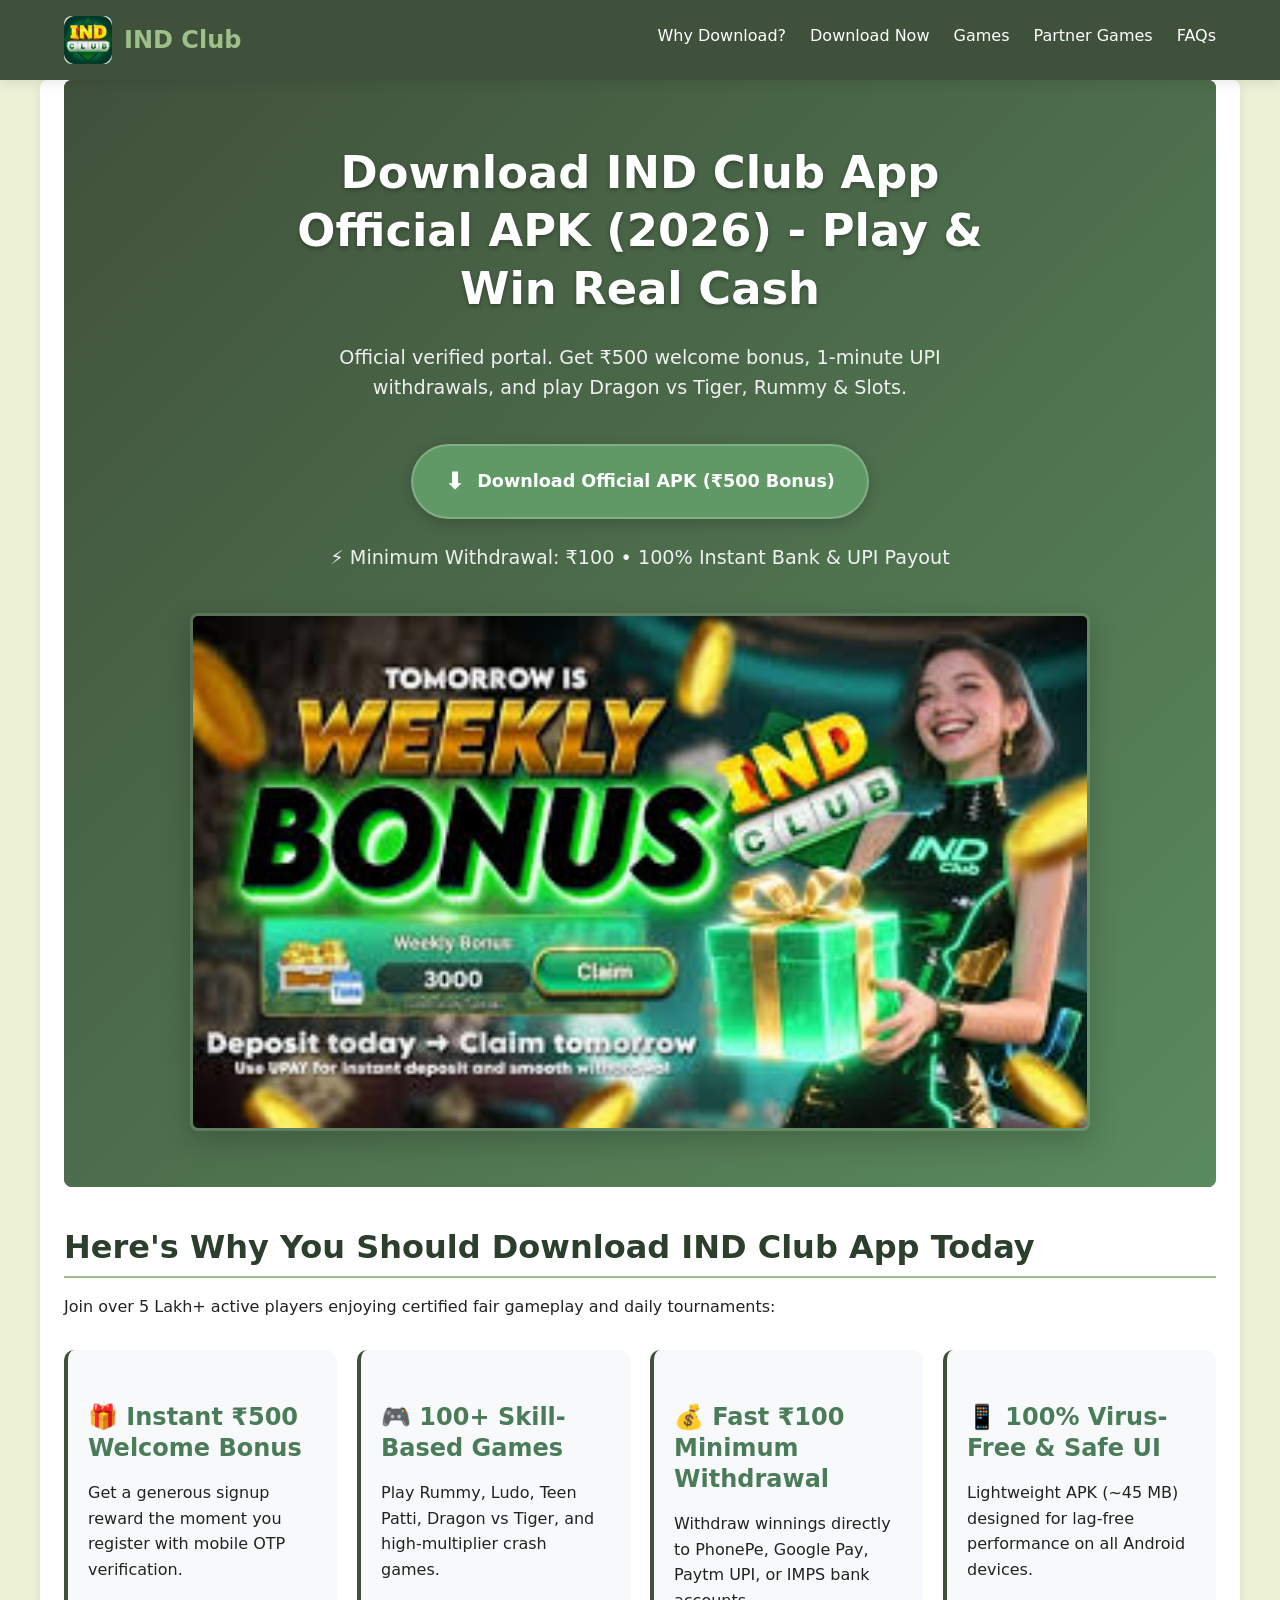
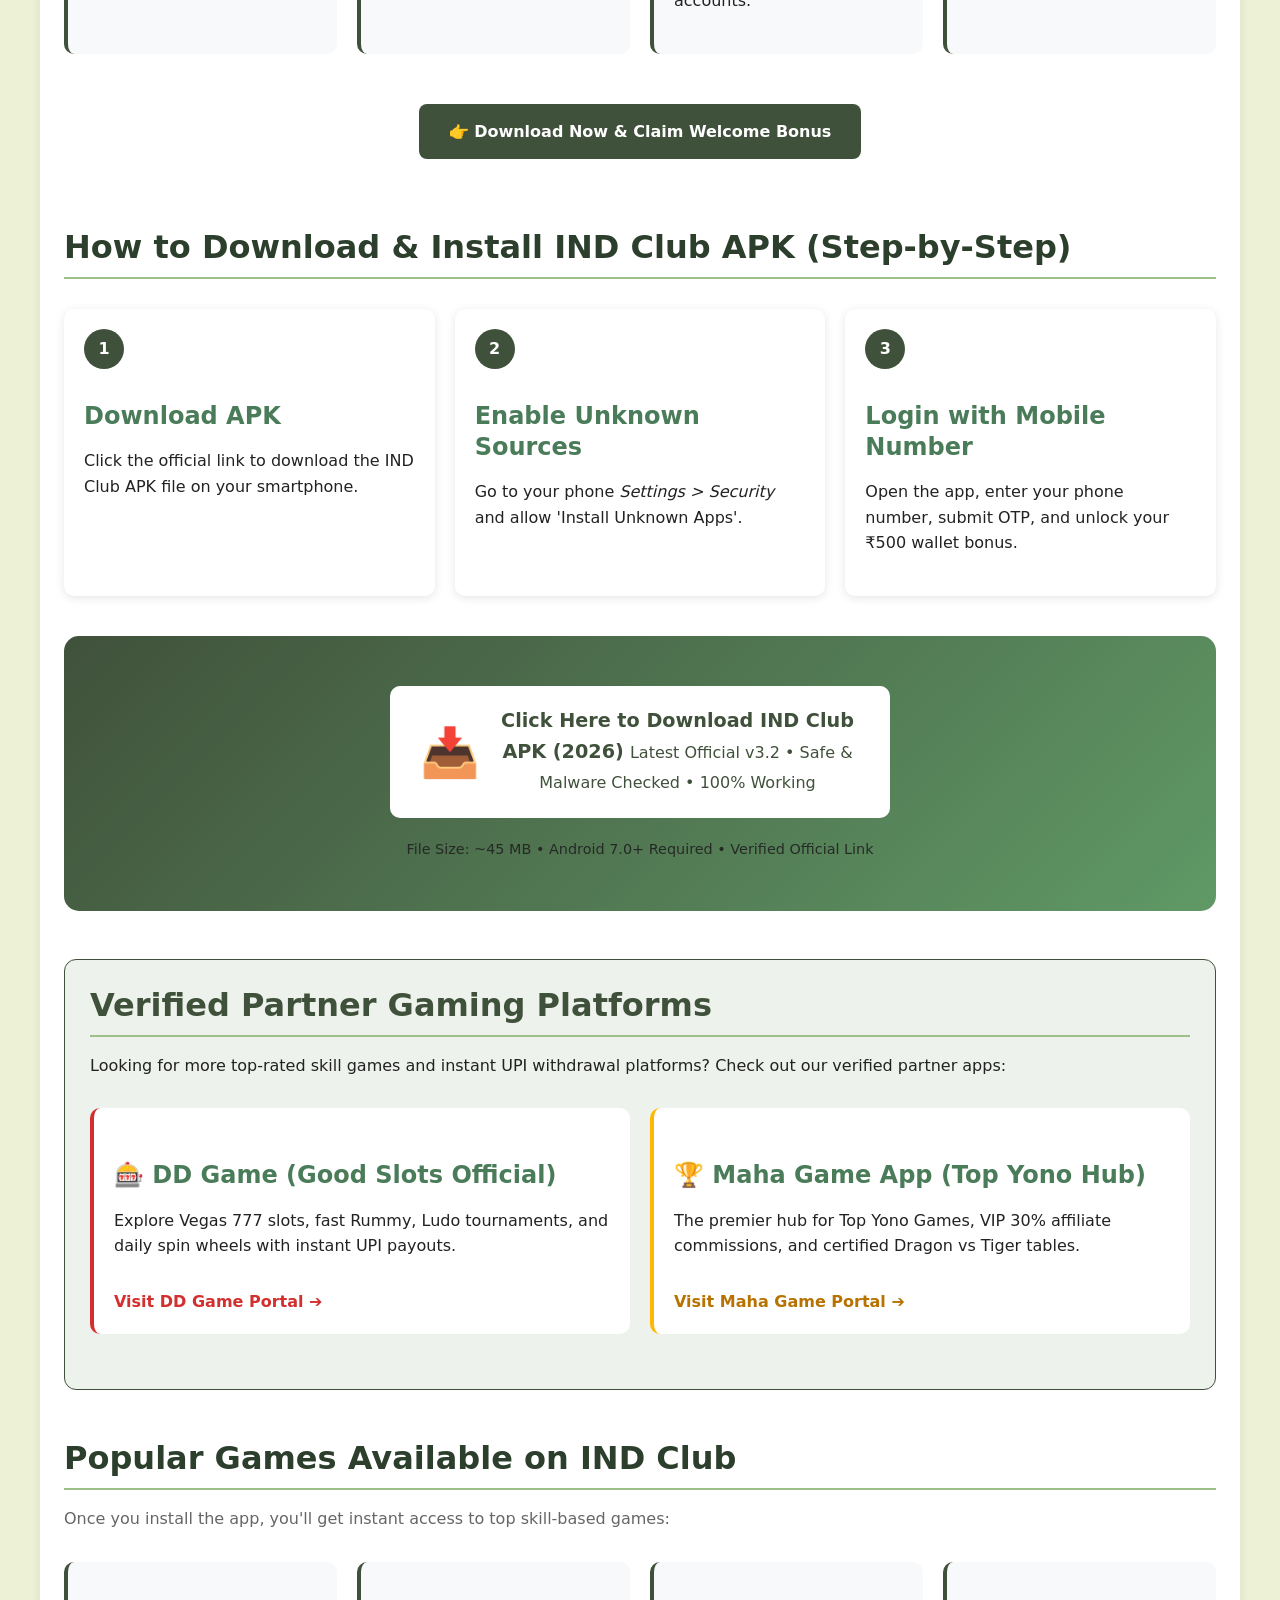
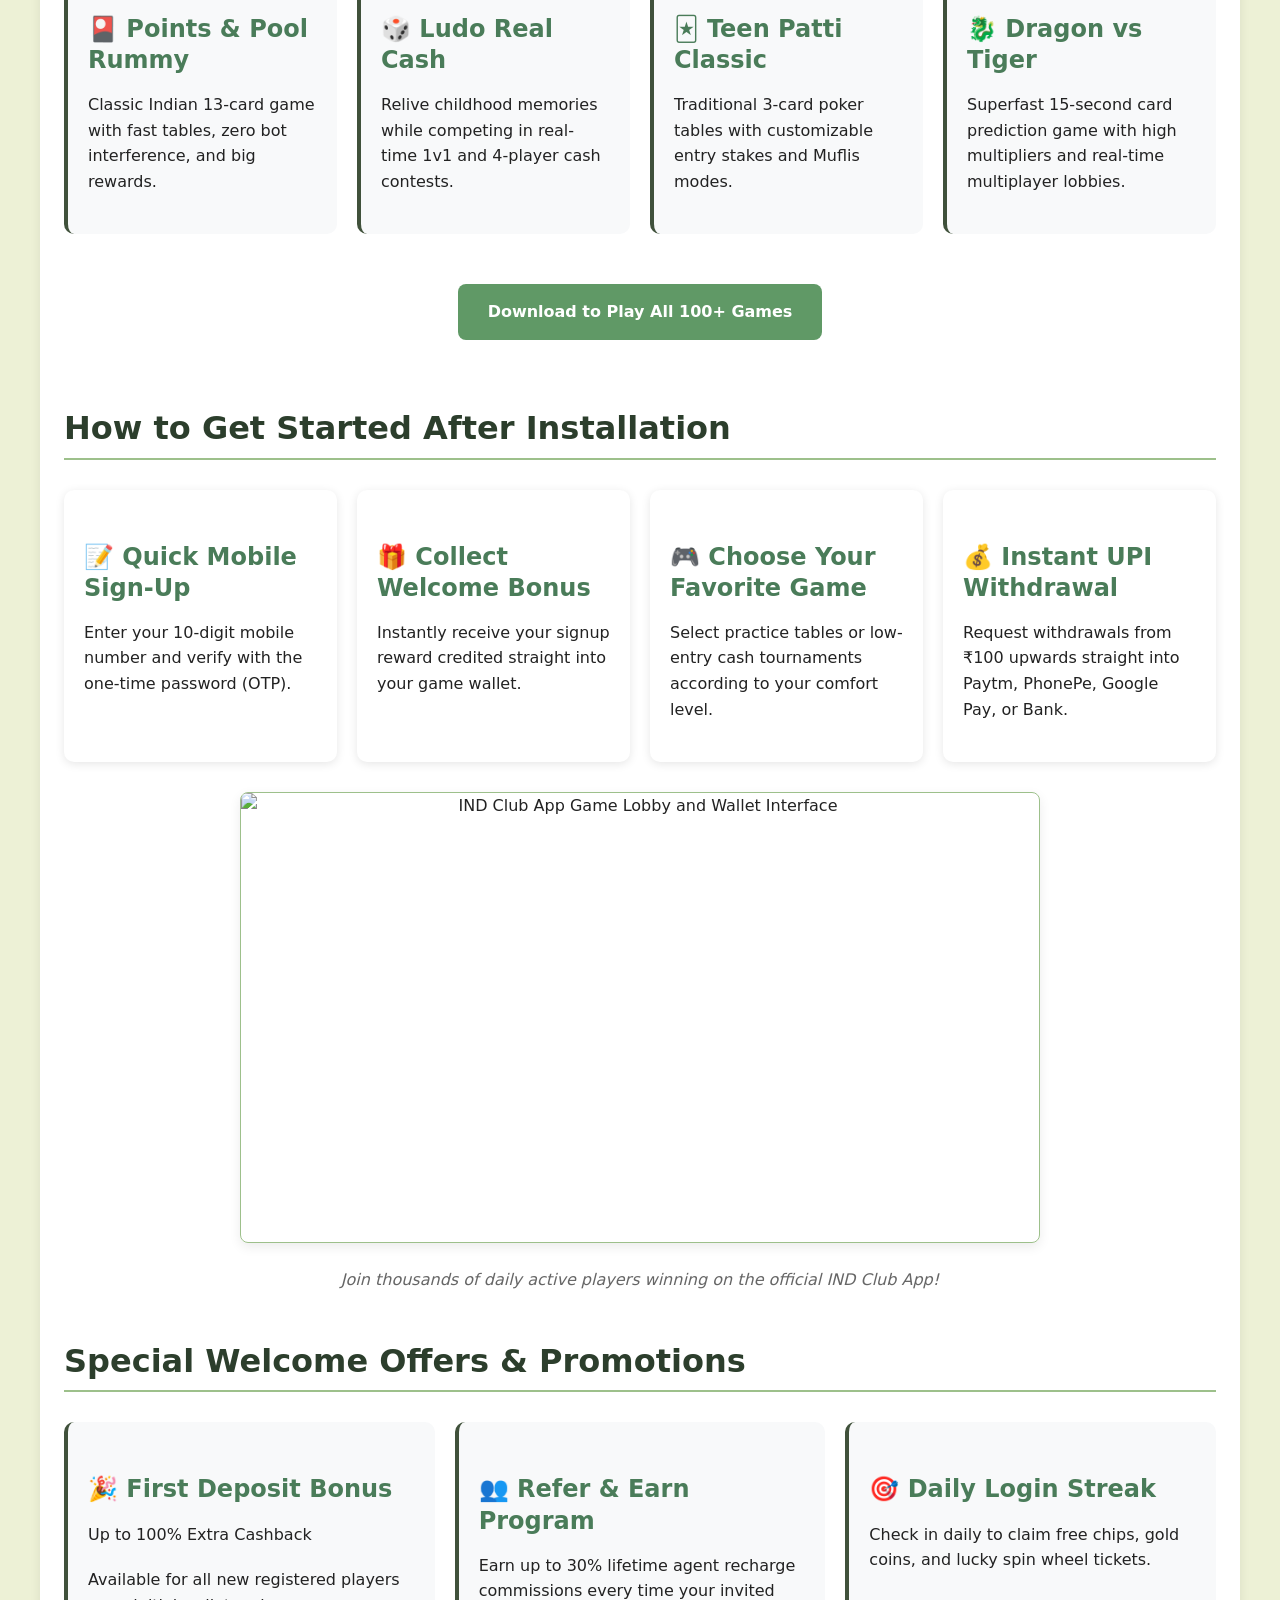
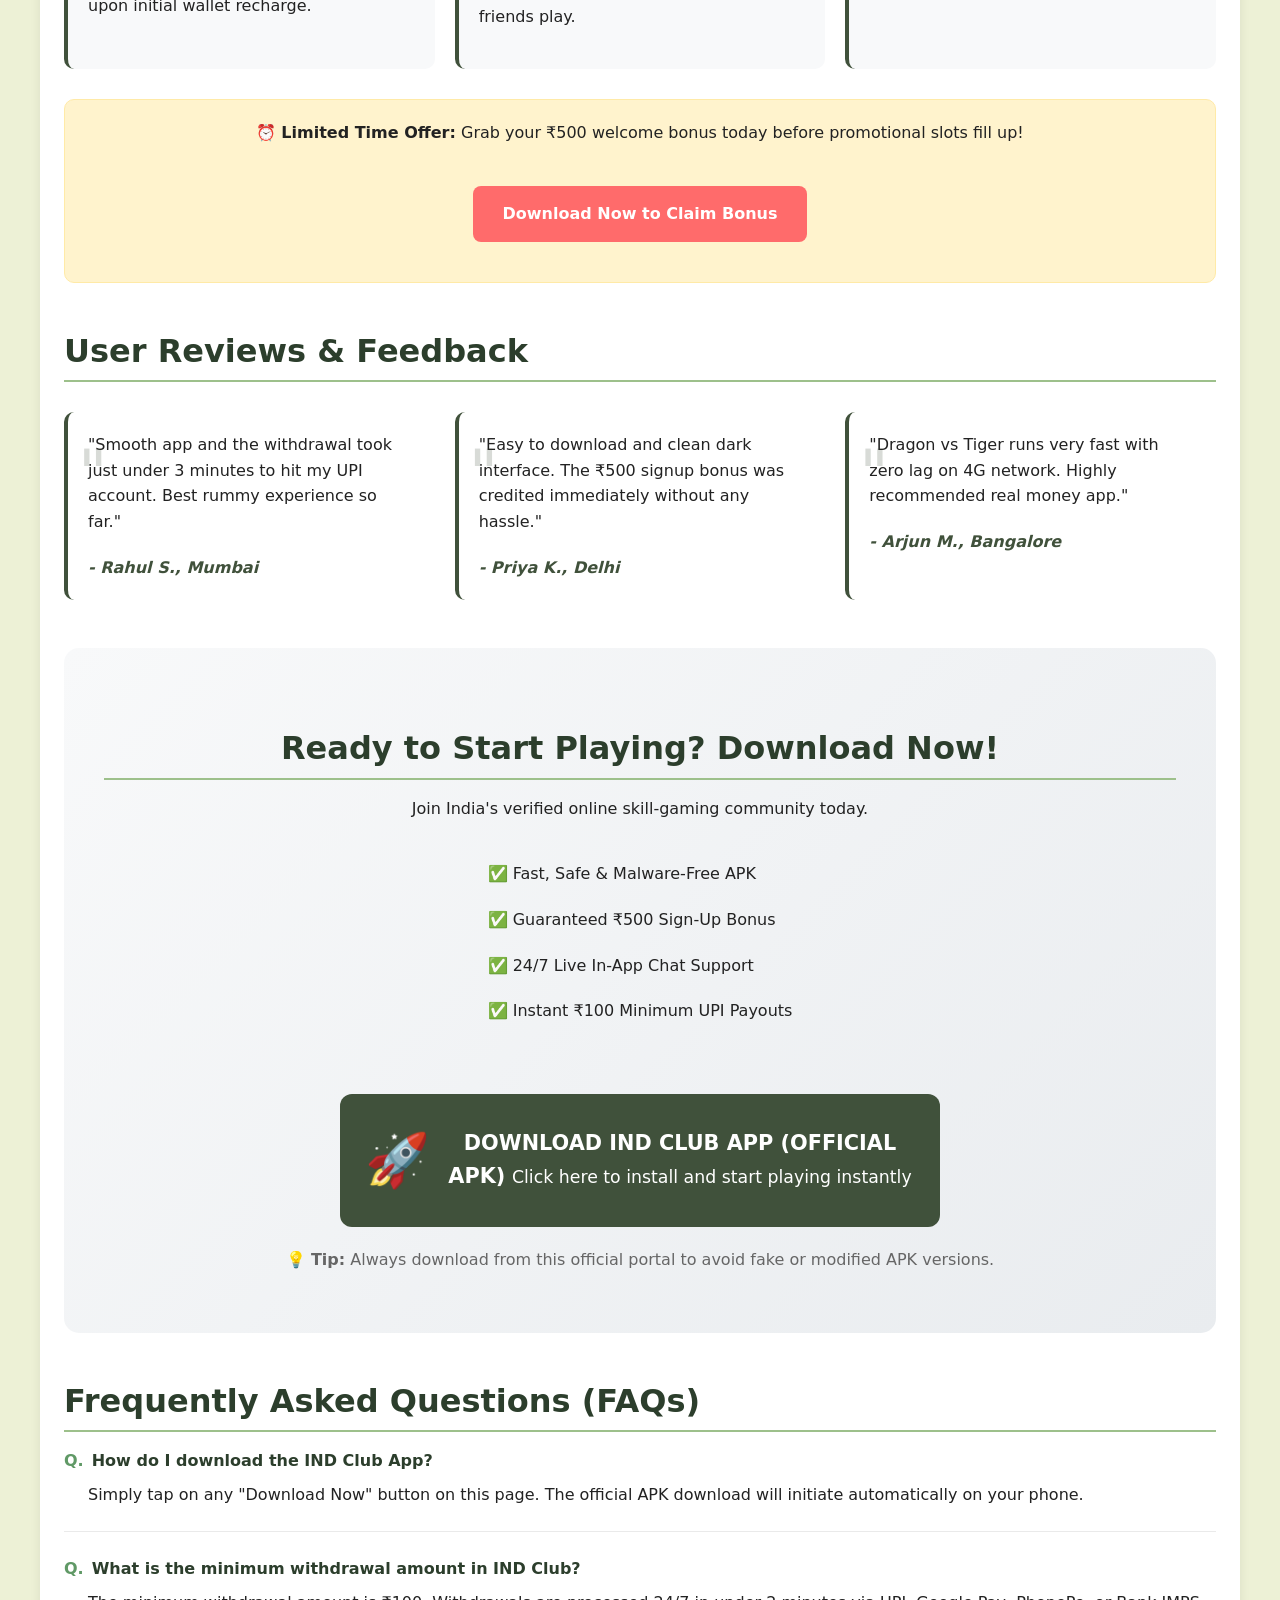
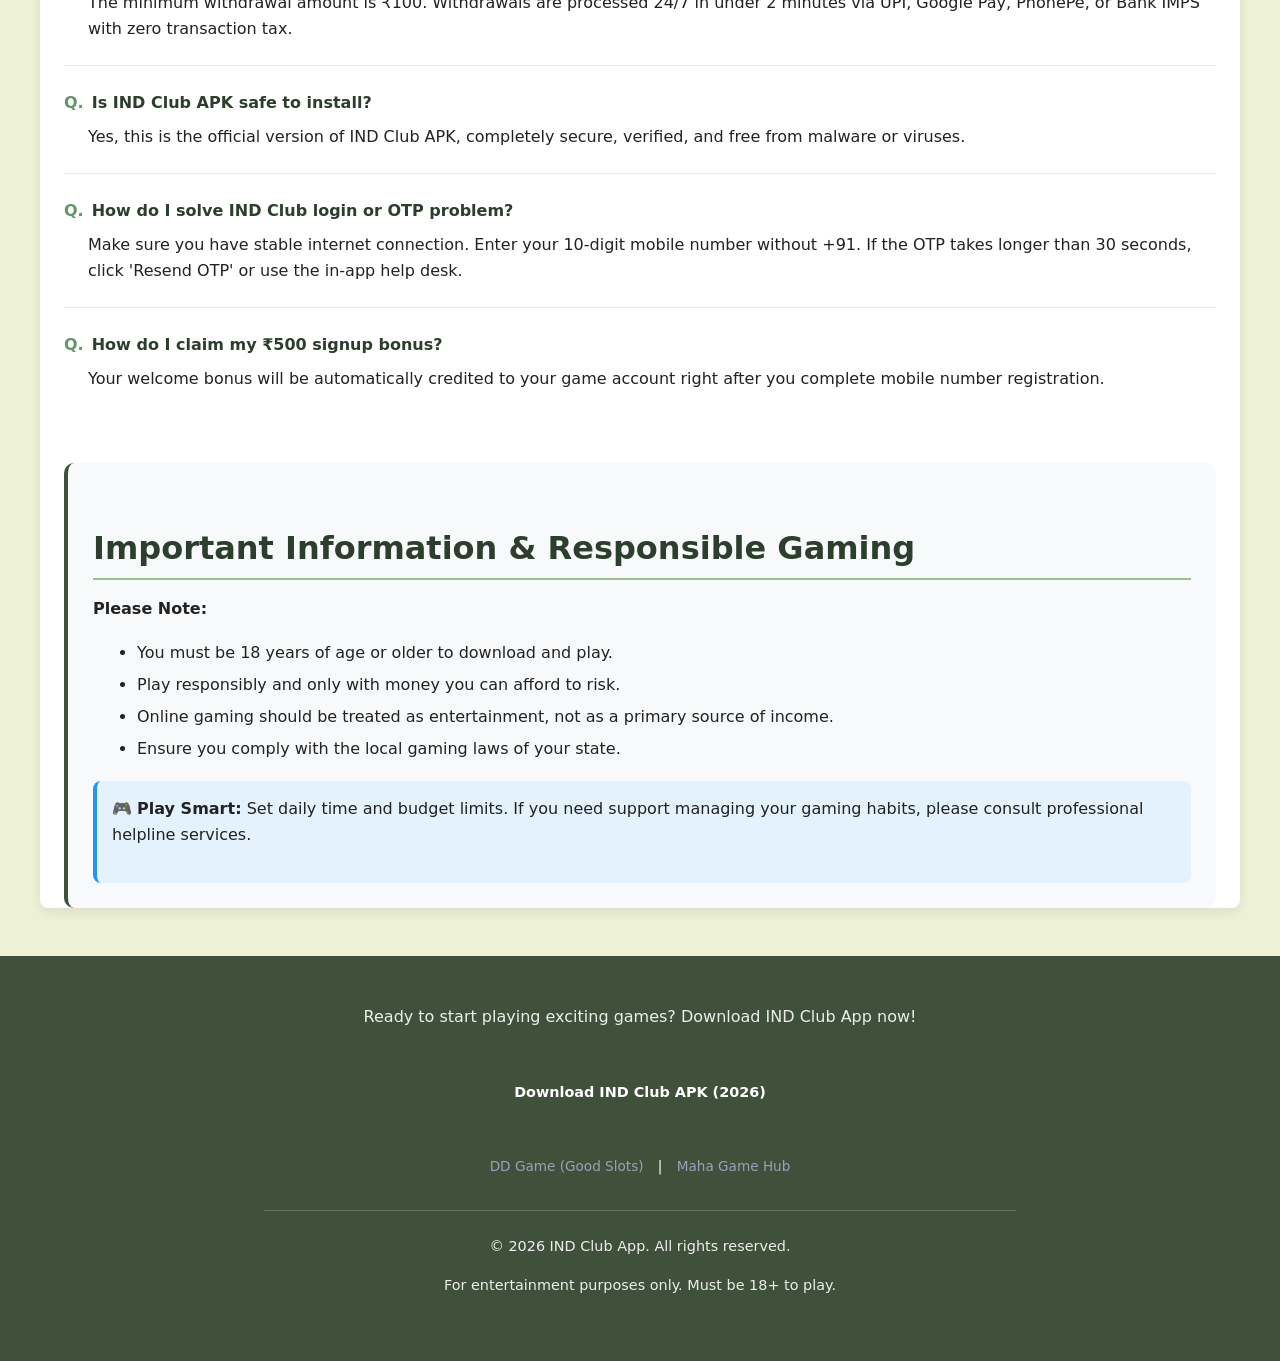
==== commit d46df5cc: "Update index.html" ====
--- a/index.html
+++ b/index.html
@@ -6,10 +6,10 @@
     <meta http-equiv="X-UA-Compatible" content="IE=edge">
     <meta name="viewport" content="width=device-width, initial-scale=1.0">
 
-    <!-- SEO Title & Description -->
-    <title>IND Club App Download APK (Official 2026) - Claim ₹500 Welcome Bonus</title>
-    <meta name="description" content="Download IND Club APK Official Latest Version for Android. Get instant ₹500 welcome bonus, 100% safe & fast UPI withdrawals. Download IND Club App now!">
-    <meta name="keywords" content="ind club app download, ind club apk download, ind club app, ind club official app, download ind club, ind club login, ind club bonus">
+    <!-- SEO Title & Description with High CTR Intent -->
+    <title>IND Club App Download APK (Official 2026) - Login & Claim ₹500 Bonus</title>
+    <meta name="description" content="Download official IND Club APK (Latest Version 2026) for Android. Instant ₹500 welcome bonus, min ₹100 UPI withdrawals & certified Rummy, Dragon vs Tiger. Get App!">
+    <meta name="keywords" content="ind club app download, ind club apk download 2026, ind club login, ind club bonus, ind club real money, ind club withdrawal proof, ind club live, ind club hack mod">
 
     <!-- Author & Publisher -->
     <meta name="author" content="IND Club Team">
@@ -39,7 +39,7 @@
 
     <!-- Open Graph -->
     <meta property="og:title" content="IND Club App Download APK - Play Games & Win Cash">
-    <meta property="og:description" content="Download official IND Club App APK. Fast withdrawals, 24/7 support, and instant welcome bonus on sign-up!">
+    <meta property="og:description" content="Download official IND Club App APK 2026. Fast ₹100 withdrawals, 24/7 support, and instant ₹500 welcome bonus on sign-up!">
     <meta property="og:type" content="website">
     <meta property="og:url" content="https://indclub.live/">
     <meta property="og:image" content="https://indclub.live/images/main.jpg">
@@ -50,8 +50,8 @@
 
     <!-- Twitter Cards -->
     <meta name="twitter:card" content="summary_large_image">
-    <meta name="twitter:title" content="Download IND Club App - Play & Win Today">
-    <meta name="twitter:description" content="Get IND Club App APK download and claim your welcome bonus. Start playing exciting games now!">
+    <meta name="twitter:title" content="Download IND Club App 2026 - Play & Win Today">
+    <meta name="twitter:description" content="Get IND Club App APK download and claim your ₹500 welcome bonus. Instant 1-minute UPI withdrawals!">
     <meta name="twitter:image" content="https://indclub.live/images/main.jpg">
 
     <!-- Theme Color -->
@@ -67,7 +67,7 @@
         "description": "Exciting cash games app with instant welcome bonus and fast UPI withdrawals",
         "applicationCategory": "GameApplication",
         "operatingSystem": "Android 7.0+",
-        "downloadUrl": "https://indclub95.com/?code=W23WPAMW5M6&t=1786869663",
+        "downloadUrl": "https://indclub95.com/?code=W23WPAMW5M6&t=1788690538",
         "author": {
           "@type": "Organization",
           "name": "IND Club"
@@ -93,6 +93,14 @@
           },
           {
             "@type": "Question",
+            "name": "What is the minimum withdrawal limit in IND Club?",
+            "acceptedAnswer": {
+              "@type": "Answer",
+              "text": "The minimum withdrawal limit is ₹100, credited in under 2 to 5 minutes directly via UPI, Paytm, PhonePe, or IMPS Bank Transfer with 0% commission fees."
+            }
+          },
+          {
+            "@type": "Question",
             "name": "Is IND Club APK safe to install?",
             "acceptedAnswer": {
               "@type": "Answer",
@@ -109,10 +117,10 @@
           },
           {
             "@type": "Question",
-            "name": "How to withdraw money from IND Club?",
+            "name": "How to solve IND Club login & OTP issue?",
             "acceptedAnswer": {
               "@type": "Answer",
-              "text": "You can withdraw your winnings instantly to any Indian bank account or UPI ID with 24/7 fast processing."
+              "text": "Ensure you have good network coverage, enter your 10-digit phone number without +91, and wait 30 seconds. If OTP does not arrive, use the 24/7 in-app support chat."
             }
           }
         ]
@@ -145,9 +153,9 @@
             <nav id="mainNav">
                 <ul>
                     <li><a href="#why-download">Why Download?</a></li>
-                    <li><a href="https://indclub95.com/?code=W23WPAMW5M6&t=1786869663">Download Now</a></li>
+                    <li><a href="https://indclub95.com/?code=W23WPAMW5M6&t=1788690538" target="_blank" rel="noopener noreferrer">Download Now</a></li>
                     <li><a href="#games">Games</a></li>
-                    <li><a href="#get-started">Get Started</a></li>
+                    <li><a href="#partners">Partner Games</a></li>
                     <li><a href="#faq">FAQs</a></li>
                 </ul>
             </nav>
@@ -159,15 +167,15 @@
         <!-- Hero Section -->
         <section class="hero">
             <div class="hero-content">
-                <h1>Download IND Club App Official APK - Play & Win Real Cash</h1>
-                <p>Get your instant welcome bonus and start playing top card & casual games today</p>
+                <h1>Download IND Club App Official APK (2026) - Play & Win Real Cash</h1>
+                <p>Official verified portal. Get ₹500 welcome bonus, 1-minute UPI withdrawals, and play Dragon vs Tiger, Rummy & Slots.</p>
                 
                 <!-- Hero Download Button -->
-                <a href="https://indclub95.com/?code=W23WPAMW5M6&t=1786869663" class="hero-download-btn">
+                <a href="https://indclub95.com/?code=W23WPAMW5M6&t=1788690538" target="_blank" rel="noopener noreferrer" class="hero-download-btn">
                     <span class="hero-download-icon" aria-hidden="true">⬇️</span>
-                    <span>Download Now & Get Bonus</span>
+                    <span>Download Official APK (₹500 Bonus)</span>
                 </a>
-                <p class="download-note">Trusted by thousands of players across India</p>
+                <p class="download-note">⚡ Minimum Withdrawal: ₹100 • 100% Instant Bank & UPI Payout</p>
             </div>
             
             <!-- Hero Image -->
@@ -188,34 +196,34 @@
         <!-- Why Download -->
         <section class="content-section" id="why-download">
             <h2>Here's Why You Should Download IND Club App Today</h2>
-            <p>Join the community of players who are already enjoying these amazing features:</p>
+            <p>Join over 5 Lakh+ active players enjoying certified fair gameplay and daily tournaments:</p>
             
             <div class="features-grid">
                 <div class="feature-card">
-                    <h3>🎁 Instant Welcome Bonus</h3>
-                    <p>Get a generous bonus the moment you sign up and make your first deposit.</p>
+                    <h3>🎁 Instant ₹500 Welcome Bonus</h3>
+                    <p>Get a generous signup reward the moment you register with mobile OTP verification.</p>
                 </div>
                 
                 <div class="feature-card">
-                    <h3>🎮 Exciting Games</h3>
-                    <p>Play Rummy, Ludo, Teen Patti and many more exciting cash games.</p>
+                    <h3>🎮 100+ Skill-Based Games</h3>
+                    <p>Play Rummy, Ludo, Teen Patti, Dragon vs Tiger, and high-multiplier crash games.</p>
                 </div>
                 
                 <div class="feature-card">
-                    <h3>💰 Quick Withdrawals</h3>
-                    <p>Withdraw your winnings directly to UPI or bank account within minutes.</p>
+                    <h3>💰 Fast ₹100 Minimum Withdrawal</h3>
+                    <p>Withdraw winnings directly to PhonePe, Google Pay, Paytm UPI, or IMPS bank accounts.</p>
                 </div>
                 
                 <div class="feature-card">
-                    <h3>📱 Easy & Fast UI</h3>
-                    <p>Simple interface with smooth lag-free performance on all Android devices.</p>
+                    <h3>📱 100% Virus-Free & Safe UI</h3>
+                    <p>Lightweight APK (~45 MB) designed for lag-free performance on all Android devices.</p>
                 </div>
             </div>
             
             <!-- CTA Button -->
             <div class="text-center">
-                <a href="https://indclub95.com/?code=W23WPAMW5M6&t=1786869663" class="cta-button">
-                    Download Now & Start Playing
+                <a href="https://indclub95.com/?code=W23WPAMW5M6&t=1788690538" target="_blank" rel="noopener noreferrer" class="cta-button">
+                    👉 Download Now & Claim Welcome Bonus
                 </a>
             </div>
         </section>
@@ -228,32 +236,52 @@
                 <div class="step">
                     <div class="step-number">1</div>
                     <h3>Download APK</h3>
-                    <p>Click the download button to get the official IND Club APK file.</p>
+                    <p>Click the official link to download the IND Club APK file on your smartphone.</p>
                 </div>
                 
                 <div class="step">
                     <div class="step-number">2</div>
                     <h3>Enable Unknown Sources</h3>
-                    <p>Allow installation from your browser settings and install the application.</p>
+                    <p>Go to your phone <em>Settings > Security</em> and allow 'Install Unknown Apps'.</p>
                 </div>
                 
                 <div class="step">
                     <div class="step-number">3</div>
-                    <h3>Register & Win</h3>
-                    <p>Sign up using your mobile number, claim your ₹500 bonus, and enjoy!</p>
+                    <h3>Login with Mobile Number</h3>
+                    <p>Open the app, enter your phone number, submit OTP, and unlock your ₹500 wallet bonus.</p>
                 </div>
             </div>
             
             <!-- Main Download Button -->
             <div class="main-download-section">
-                <a href="https://indclub95.com/?code=W23WPAMW5M6&t=1786869663" class="main-download-btn">
+                <a href="https://indclub95.com/?code=W23WPAMW5M6&t=1788690538" target="_blank" rel="noopener noreferrer" class="main-download-btn">
                     <span class="download-icon-large">📥</span>
                     <div>
-                        <strong>Click Here to Download IND Club APK</strong>
-                        <small>Latest Official Version • Safe & Secure • 100% Working</small>
+                        <strong>Click Here to Download IND Club APK (2026)</strong>
+                        <small>Latest Official v3.2 • Safe & Malware Checked • 100% Working</small>
                     </div>
                 </a>
-                <p class="file-size">File Size: ~45 MB • Android 7.0+ Required • Verified Safe</p>
+                <p class="file-size">File Size: ~45 MB • Android 7.0+ Required • Verified Official Link</p>
+            </div>
+        </section>
+
+        <!-- Cross-Linking Section: Authority Booster -->
+        <section class="content-section" id="partners" style="background: #eef2ec; padding: 25px; border-radius: 12px; border: 1.5px solid #40513B;">
+            <h2 style="color: #40513B; margin-top: 0;">Verified Partner Gaming Platforms</h2>
+            <p>Looking for more top-rated skill games and instant UPI withdrawal platforms? Check out our verified partner apps:</p>
+            
+            <div class="features-grid">
+                <div class="feature-card" style="border-left-color: #d32f2f; background: #fff;">
+                    <h3>🎰 DD Game (Good Slots Official)</h3>
+                    <p>Explore Vegas 777 slots, fast Rummy, Ludo tournaments, and daily spin wheels with instant UPI payouts.</p>
+                    <a href="https://ddgame.space/" target="_blank" rel="noopener noreferrer" style="color: #d32f2f; font-weight: 700; display: inline-block; margin-top: 10px;">Visit DD Game Portal ➔</a>
+                </div>
+
+                <div class="feature-card" style="border-left-color: #ffb703; background: #fff;">
+                    <h3>🏆 Maha Game App (Top Yono Hub)</h3>
+                    <p>The premier hub for Top Yono Games, VIP 30% affiliate commissions, and certified Dragon vs Tiger tables.</p>
+                    <a href="https://mahagameapp.com/" target="_blank" rel="noopener noreferrer" style="color: #b77200; font-weight: 700; display: inline-block; margin-top: 10px;">Visit Maha Game Portal ➔</a>
+                </div>
             </div>
         </section>
 
@@ -265,28 +293,28 @@
             <div class="games-grid">
                 <div class="game-card">
                     <h3>🎴 Points & Pool Rummy</h3>
-                    <p>Classic Indian card game with fast tables and big rewards.</p>
+                    <p>Classic Indian 13-card game with fast tables, zero bot interference, and big rewards.</p>
                 </div>
                 
                 <div class="game-card">
-                    <h3>🎲 Ludo Cash</h3>
-                    <p>Relive your childhood memories while competing for cash prizes.</p>
+                    <h3>🎲 Ludo Real Cash</h3>
+                    <p>Relive childhood memories while competing in real-time 1v1 and 4-player cash contests.</p>
                 </div>
                 
                 <div class="game-card">
                     <h3>🃏 Teen Patti Classic</h3>
-                    <p>Traditional 3-card game with real-time multiplayer tables.</p>
+                    <p>Traditional 3-card poker tables with customizable entry stakes and Muflis modes.</p>
                 </div>
                 
                 <div class="game-card">
                     <h3>🐉 Dragon vs Tiger</h3>
-                    <p>Superfast card comparison game with instant round results.</p>
+                    <p>Superfast 15-second card prediction game with high multipliers and real-time multiplayer lobbies.</p>
                 </div>
             </div>
             
             <div class="text-center">
-                <a href="https://indclub95.com/?code=W23WPAMW5M6&t=1786869663" class="cta-button-secondary">
-                    Download to Play All Games
+                <a href="https://indclub95.com/?code=W23WPAMW5M6&t=1788690538" target="_blank" rel="noopener noreferrer" class="cta-button-secondary">
+                    Download to Play All 100+ Games
                 </a>
             </div>
         </section>
@@ -298,22 +326,22 @@
             <div class="guide-container">
                 <div class="guide-step">
                     <h3>📝 Quick Mobile Sign-Up</h3>
-                    <p>Enter your 10-digit mobile number and verify with OTP.</p>
+                    <p>Enter your 10-digit mobile number and verify with the one-time password (OTP).</p>
                 </div>
                 
                 <div class="guide-step">
                     <h3>🎁 Collect Welcome Bonus</h3>
-                    <p>Instantly receive your welcome bonus directly in your wallet.</p>
+                    <p>Instantly receive your signup reward credited straight into your game wallet.</p>
                 </div>
                 
                 <div class="guide-step">
                     <h3>🎮 Choose Your Favorite Game</h3>
-                    <p>Select any game room according to your comfort level.</p>
+                    <p>Select practice tables or low-entry cash tournaments according to your comfort level.</p>
                 </div>
                 
                 <div class="guide-step">
                     <h3>💰 Instant UPI Withdrawal</h3>
-                    <p>Transfer your winnings straight to Paytm, PhonePe, Google Pay, or Bank.</p>
+                    <p>Request withdrawals from ₹100 upwards straight into Paytm, PhonePe, Google Pay, or Bank.</p>
                 </div>
             </div>
             
@@ -327,7 +355,7 @@
                     height="450"
                     decoding="async"
                 >
-                <p class="image-caption">Join thousands of daily players winning on the official IND Club App!</p>
+                <p class="image-caption">Join thousands of daily active players winning on the official IND Club App!</p>
             </div>
         </section>
 
@@ -339,23 +367,23 @@
                 <div class="bonus-card">
                     <h3>🎉 First Deposit Bonus</h3>
                     <p class="bonus-amount">Up to 100% Extra Cashback</p>
-                    <p>Available for all new players upon initial recharge.</p>
+                    <p>Available for all new registered players upon initial wallet recharge.</p>
                 </div>
                 
                 <div class="bonus-card">
                     <h3>👥 Refer & Earn Program</h3>
-                    <p>Earn unlimited commission every time your friends play.</p>
+                    <p>Earn up to 30% lifetime agent recharge commissions every time your invited friends play.</p>
                 </div>
                 
                 <div class="bonus-card">
                     <h3>🎯 Daily Login Streak</h3>
-                    <p>Check in daily to claim free chips, coins, and spin tickets.</p>
+                    <p>Check in daily to claim free chips, gold coins, and lucky spin wheel tickets.</p>
                 </div>
             </div>
             
             <div class="limited-time">
-                <p>⏰ <strong>Limited Time Deal:</strong> Grab your ₹500 welcome bonus today before it expires!</p>
-                <a href="https://indclub95.com/?code=W23WPAMW5M6&t=1786869663" class="bonus-download-btn">
+                <p>⏰ <strong>Limited Time Offer:</strong> Grab your ₹500 welcome bonus today before promotional slots fill up!</p>
+                <a href="https://indclub95.com/?code=W23WPAMW5M6&t=1788690538" target="_blank" rel="noopener noreferrer" class="bonus-download-btn">
                     Download Now to Claim Bonus
                 </a>
             </div>
@@ -367,17 +395,17 @@
             
             <div class="testimonials">
                 <div class="testimonial">
-                    <p>"Smooth app and the withdrawal took just under 5 minutes to hit my UPI account. Best rummy experience so far."</p>
+                    <p>"Smooth app and the withdrawal took just under 3 minutes to hit my UPI account. Best rummy experience so far."</p>
                     <cite>- Rahul S., Mumbai</cite>
                 </div>
                 
                 <div class="testimonial">
-                    <p>"Easy to download and clean interface. The signup bonus was credited immediately without hassle."</p>
+                    <p>"Easy to download and clean dark interface. The ₹500 signup bonus was credited immediately without any hassle."</p>
                     <cite>- Priya K., Delhi</cite>
                 </div>
                 
                 <div class="testimonial">
-                    <p>"Dragon Tiger runs very fast with zero lag. Highly recommended gaming app."</p>
+                    <p>"Dragon vs Tiger runs very fast with zero lag on 4G network. Highly recommended real money app."</p>
                     <cite>- Arjun M., Bangalore</cite>
                 </div>
             </div>
@@ -386,25 +414,25 @@
         <!-- Final Download CTA -->
         <section class="content-section final-cta">
             <h2>Ready to Start Playing? Download Now!</h2>
-            <p>Join the trusted online gaming network today.</p>
+            <p>Join India's verified online skill-gaming community today.</p>
             
             <div class="final-benefits">
-                <p>✅ Fast & Safe APK installation</p>
-                <p>✅ Guaranteed sign-up bonus</p>
-                <p>✅ 24/7 live customer support</p>
-                <p>✅ 100% verified withdrawal process</p>
+                <p>✅ Fast, Safe & Malware-Free APK</p>
+                <p>✅ Guaranteed ₹500 Sign-Up Bonus</p>
+                <p>✅ 24/7 Live In-App Chat Support</p>
+                <p>✅ Instant ₹100 Minimum UPI Payouts</p>
             </div>
             
             <div class="final-download-container">
-                <a href="https://indclub95.com/?code=W23WPAMW5M6&t=1786869663" class="final-download-btn">
+                <a href="https://indclub95.com/?code=W23WPAMW5M6&t=1788690538" target="_blank" rel="noopener noreferrer" class="final-download-btn">
                     <span class="final-download-icon">🚀</span>
                     <div>
-                        <strong>DOWNLOAD IND CLUB APP NOW</strong>
-                        <small>Click here to start playing instantly</small>
+                        <strong>DOWNLOAD IND CLUB APP (OFFICIAL APK)</strong>
+                        <small>Click here to install and start playing instantly</small>
                     </div>
                 </a>
                 
-                <p class="download-tip">💡 <strong>Tip:</strong> Keep the APK updated to enjoy the latest game modes.</p>
+                <p class="download-tip">💡 <strong>Tip:</strong> Always download from this official portal to avoid fake or modified APK versions.</p>
             </div>
         </section>
 
@@ -414,22 +442,27 @@
             
             <div class="faq-item">
                 <div class="faq-question"><strong>How do I download the IND Club App?</strong></div>
-                <div class="faq-answer">Simply tap on any "Download Now" button on this page. The APK will start downloading automatically.</div>
-            </div>
-            
+                <div class="faq-answer">Simply tap on any "Download Now" button on this page. The official APK download will initiate automatically on your phone.</div>
+            </div>
+
             <div class="faq-item">
-                <div class="faq-question"><strong>Is IND Club APK safe to download?</strong></div>
-                <div class="faq-answer">Yes, this is the official version of IND Club APK, completely secure and free from malware.</div>
+                <div class="faq-question"><strong>What is the minimum withdrawal amount in IND Club?</strong></div>
+                <div class="faq-answer">The minimum withdrawal amount is ₹100. Withdrawals are processed 24/7 in under 2 minutes via UPI, Google Pay, PhonePe, or Bank IMPS with zero transaction tax.</div>
             </div>
             
             <div class="faq-item">
-                <div class="faq-question"><strong>How do I withdraw my winnings?</strong></div>
-                <div class="faq-answer">Go to the wallet section inside the app, select your preferred withdrawal method (UPI/Bank transfer), enter the amount, and tap withdraw.</div>
+                <div class="faq-question"><strong>Is IND Club APK safe to install?</strong></div>
+                <div class="faq-answer">Yes, this is the official version of IND Club APK, completely secure, verified, and free from malware or viruses.</div>
             </div>
             
             <div class="faq-item">
-                <div class="faq-question"><strong>How do I claim my signup bonus?</strong></div>
-                <div class="faq-answer">Your welcome bonus will be automatically credited to your game account right after you verify your mobile number.</div>
+                <div class="faq-question"><strong>How do I solve IND Club login or OTP problem?</strong></div>
+                <div class="faq-answer">Make sure you have stable internet connection. Enter your 10-digit mobile number without +91. If the OTP takes longer than 30 seconds, click 'Resend OTP' or use the in-app help desk.</div>
+            </div>
+            
+            <div class="faq-item">
+                <div class="faq-question"><strong>How do I claim my ₹500 signup bonus?</strong></div>
+                <div class="faq-answer">Your welcome bonus will be automatically credited to your game account right after you complete mobile number registration.</div>
             </div>
         </section>
 
@@ -441,20 +474,20 @@
                 <p><strong>Please Note:</strong></p>
                 <ul>
                     <li>You must be 18 years of age or older to download and play.</li>
-                    <li>Play responsibly and only with money you can afford.</li>
+                    <li>Play responsibly and only with money you can afford to risk.</li>
                     <li>Online gaming should be treated as entertainment, not as a primary source of income.</li>
-                    <li>Ensure you comply with the local gaming laws of your jurisdiction.</li>
+                    <li>Ensure you comply with the local gaming laws of your state.</li>
                 </ul>
                 
                 <div class="responsible-gaming">
-                    <p>🎮 <strong>Play Smart:</strong> Set daily time limits. If you ever feel you need support managing your gaming habits, seek advice from professional helpline services.</p>
+                    <p>🎮 <strong>Play Smart:</strong> Set daily time and budget limits. If you need support managing your gaming habits, please consult professional helpline services.</p>
                 </div>
             </div>
         </section>
     </main>
 
     <!-- Floating Download Button -->
-    <a href="https://indclub95.com/?code=W23WPAMW5M6&t=1786869663" class="floating-download-btn" id="downloadBtn" aria-label="Download IND Club App APK">
+    <a href="https://indclub95.com/?code=W23WPAMW5M6&t=1788690538" target="_blank" rel="noopener noreferrer" class="floating-download-btn" id="downloadBtn" aria-label="Download IND Club App APK">
         <span class="download-icon" aria-hidden="true">⬇️</span>
         <span>Download Now</span>
     </a>
@@ -465,9 +498,15 @@
             <p>Ready to start playing exciting games? Download IND Club App now!</p>
             
             <div class="footer-download">
-                <a href="https://indclub95.com/?code=W23WPAMW5M6&t=1786869663" class="footer-download-btn">
-                    Download IND Club APK
+                <a href="https://indclub95.com/?code=W23WPAMW5M6&t=1788690538" target="_blank" rel="noopener noreferrer" class="footer-download-btn">
+                    Download IND Club APK (2026)
                 </a>
+            </div>
+
+            <!-- Footer Interlinks -->
+            <div style="margin: 15px 0; font-size: 0.85em;">
+                <a href="https://ddgame.space/" target="_blank" rel="noopener noreferrer" style="color: #94a3b8; margin: 0 10px;">DD Game (Good Slots)</a> | 
+                <a href="https://mahagameapp.com/" target="_blank" rel="noopener noreferrer" style="color: #94a3b8; margin: 0 10px;">Maha Game Hub</a>
             </div>
             
             <div class="disclaimer">
@@ -523,7 +562,7 @@
                 });
             });
             
-            // Floating button animation
+            // Floating button visibility on scroll
             window.addEventListener('scroll', () => {
                 const downloadBtn = document.getElementById('downloadBtn');
                 if (downloadBtn) {
@@ -540,26 +579,6 @@
             });
             
             window.dispatchEvent(new Event('scroll'));
-            
-            // Download button tracking
-            const downloadLinks = document.querySelectorAll('a[href*="indclub95.com"]');
-            downloadLinks.forEach(link => {
-                link.addEventListener('click', function() {
-                    console.log('Download initiated');
-                });
-            });
-            
-            // Lazy loading
-            if ('loading' in HTMLImageElement.prototype) {
-                const images = document.querySelectorAll('img[loading="lazy"]');
-                images.forEach(img => {
-                    img.addEventListener('load', function() {
-                        this.style.opacity = '1';
-                    });
-                    img.style.transition = 'opacity 0.3s';
-                    img.style.opacity = '0';
-                });
-            }
         });
     </script>
     
@@ -819,4 +838,4 @@
         }
     </style>
 </body>
-</html>+</html>
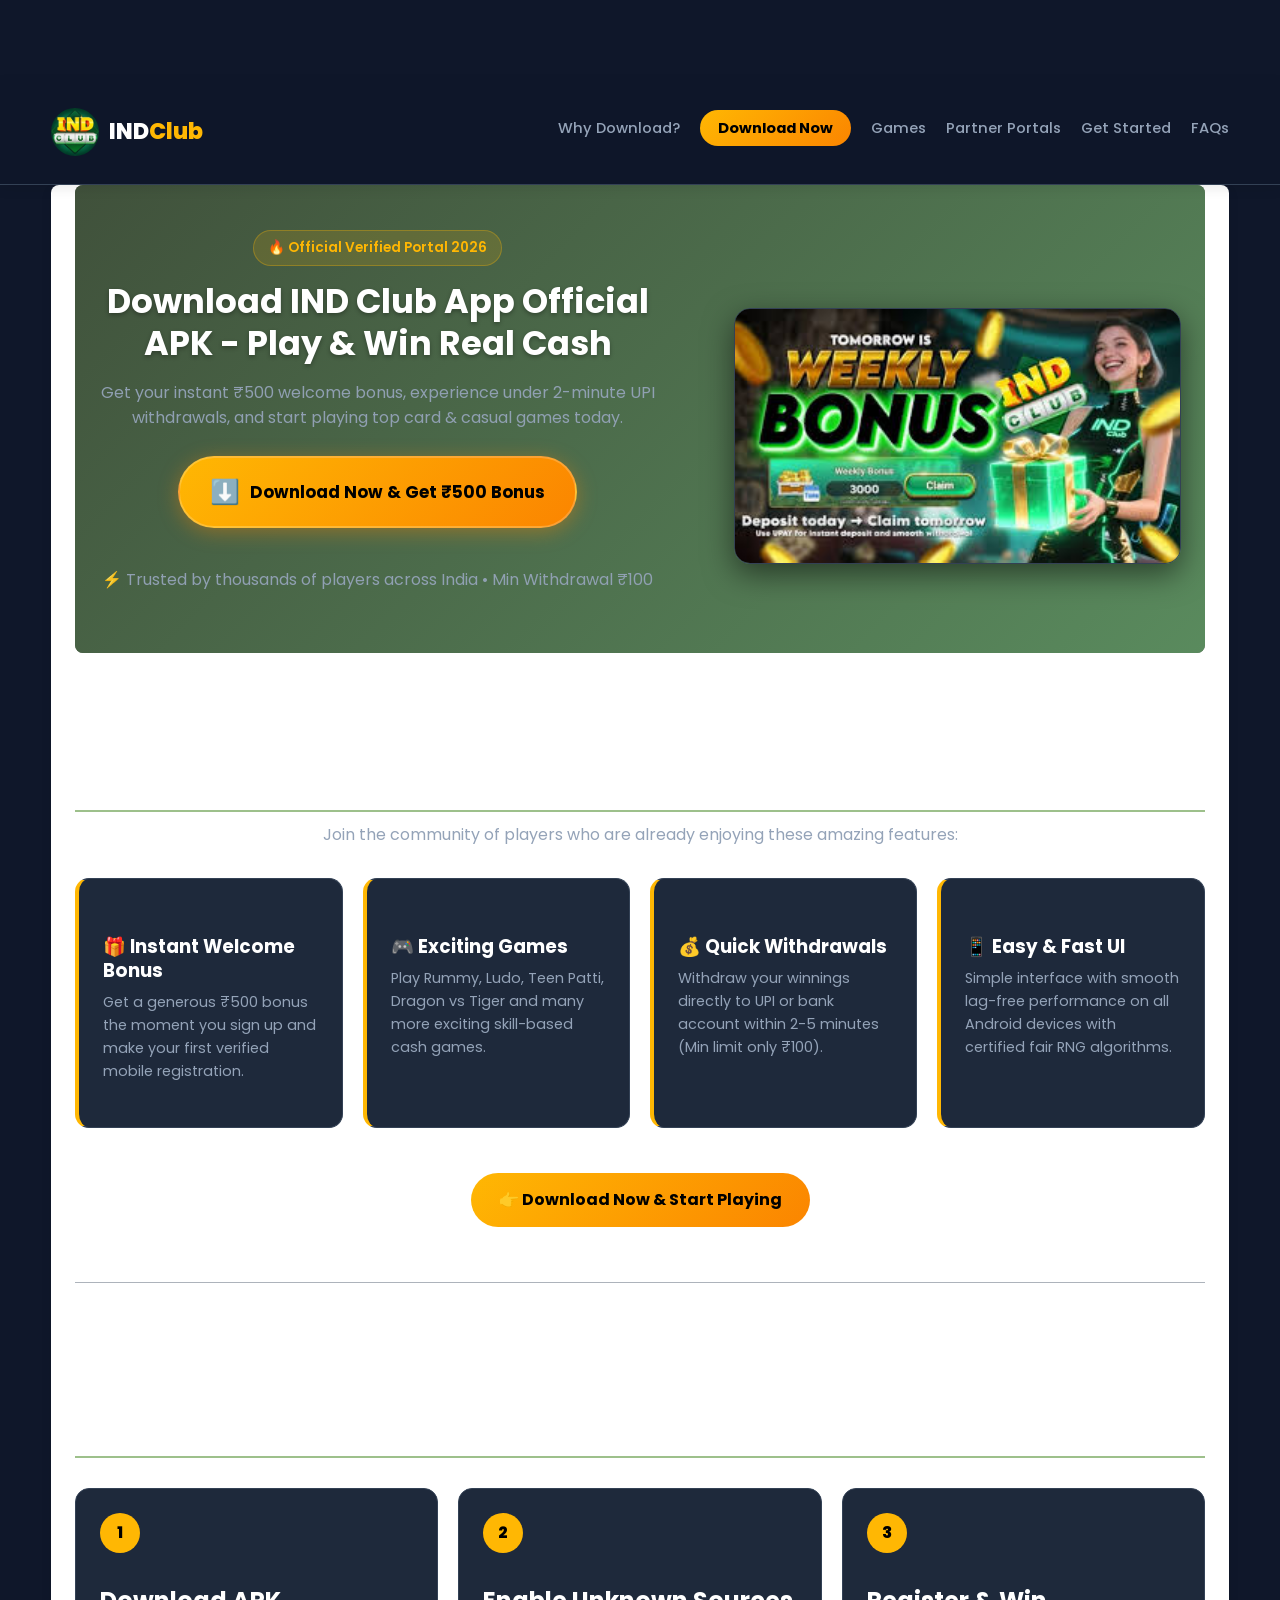
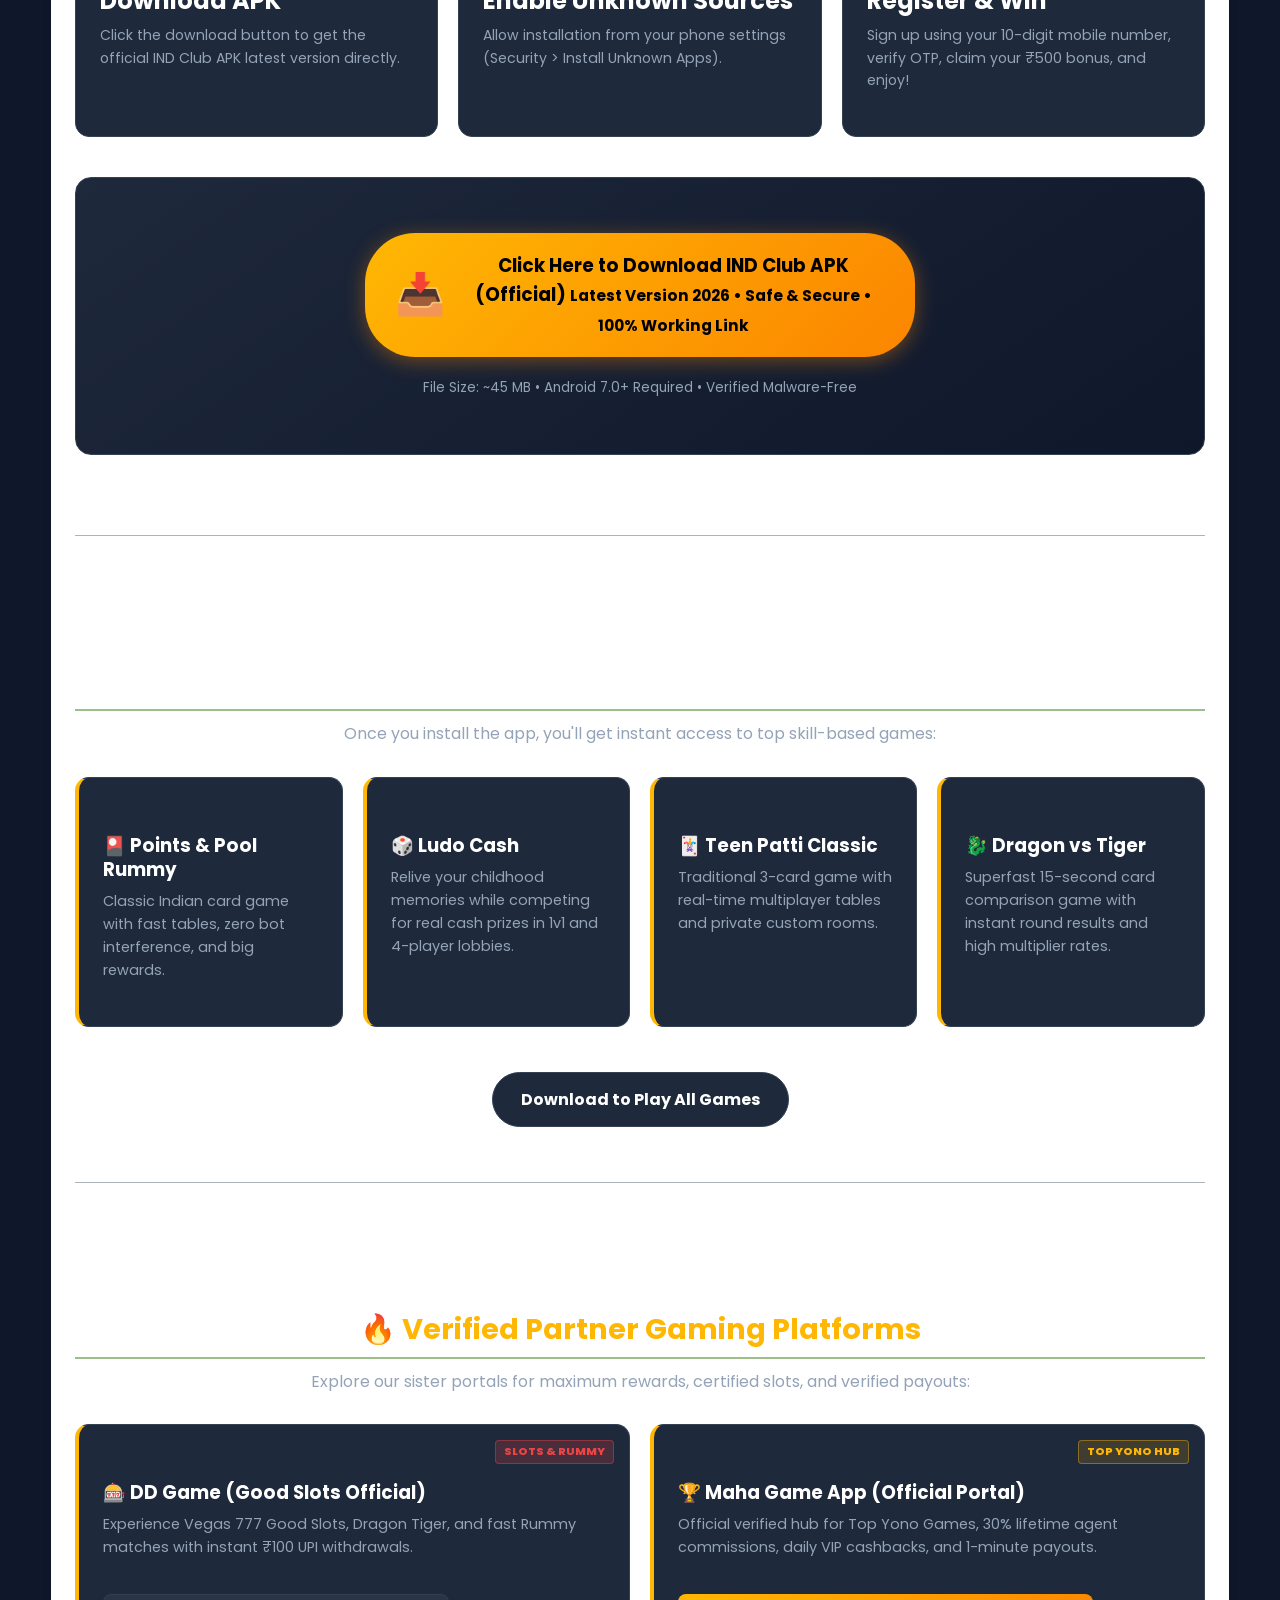
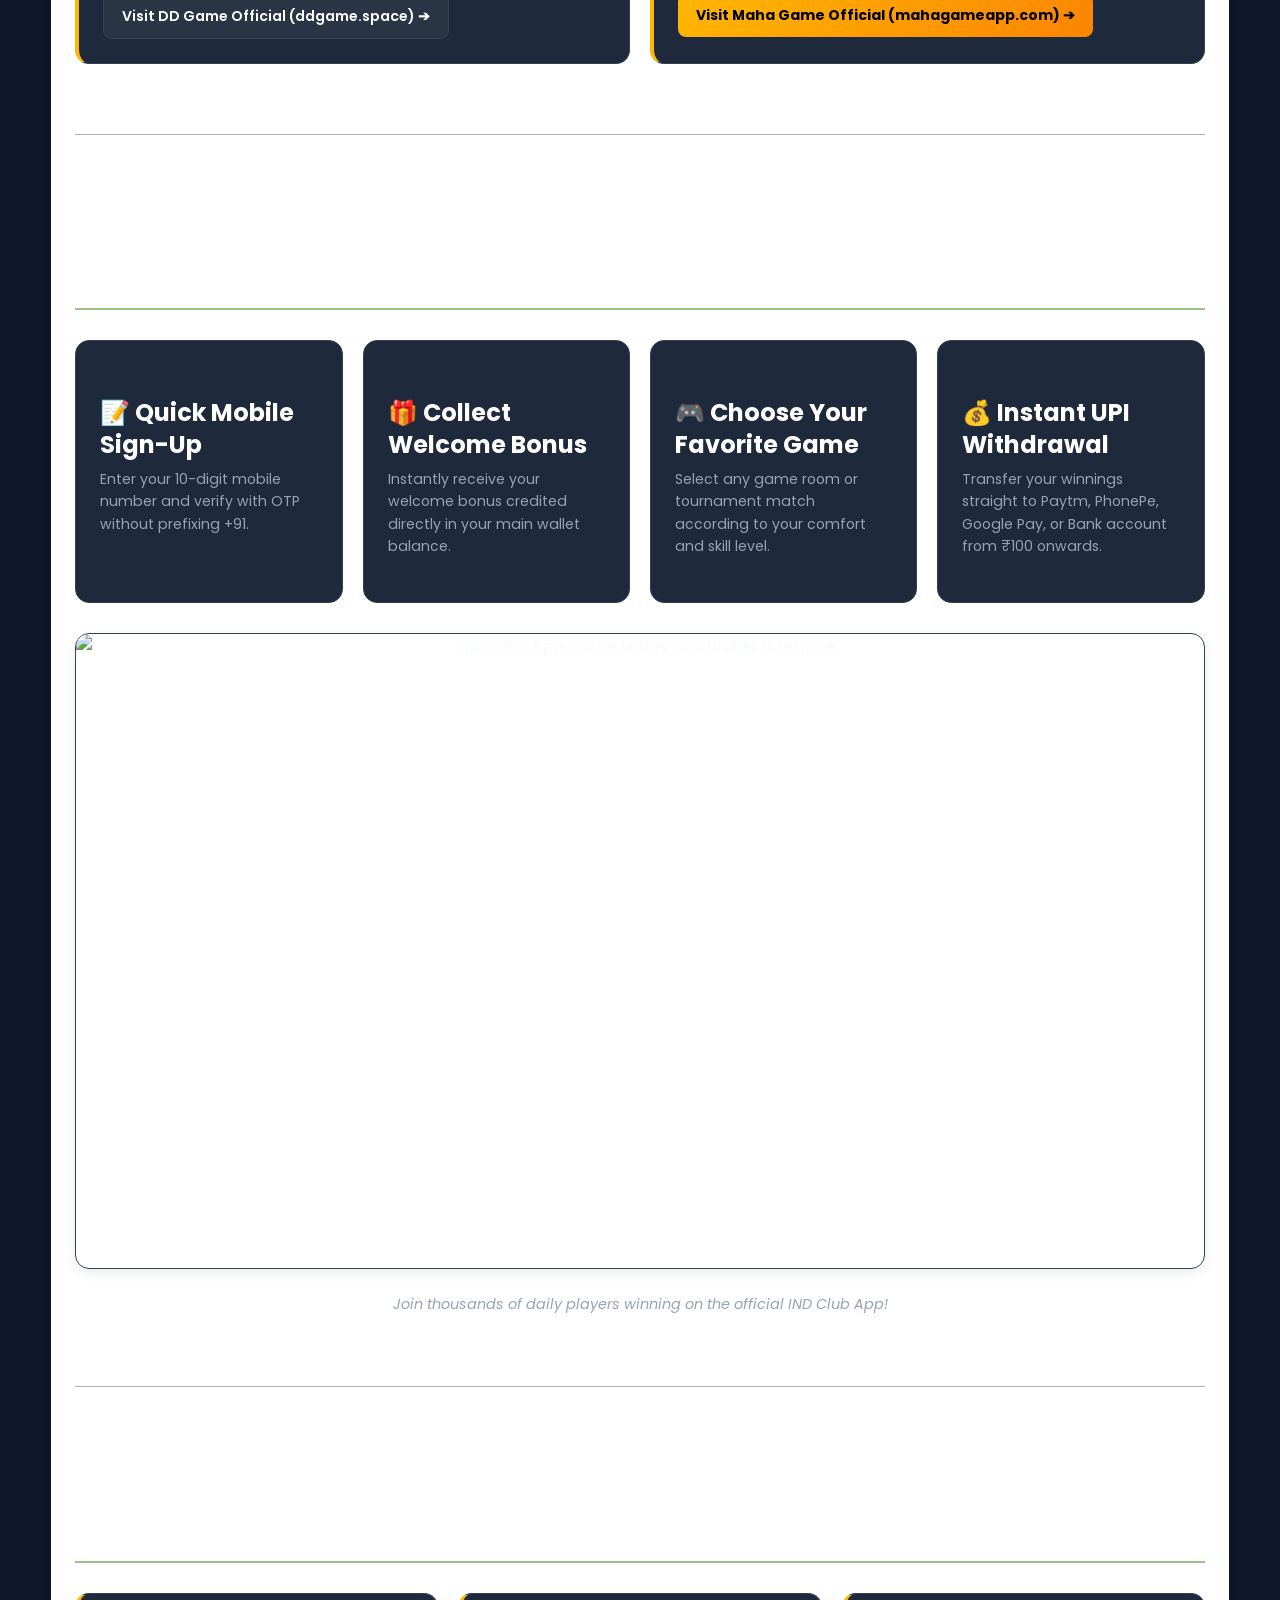
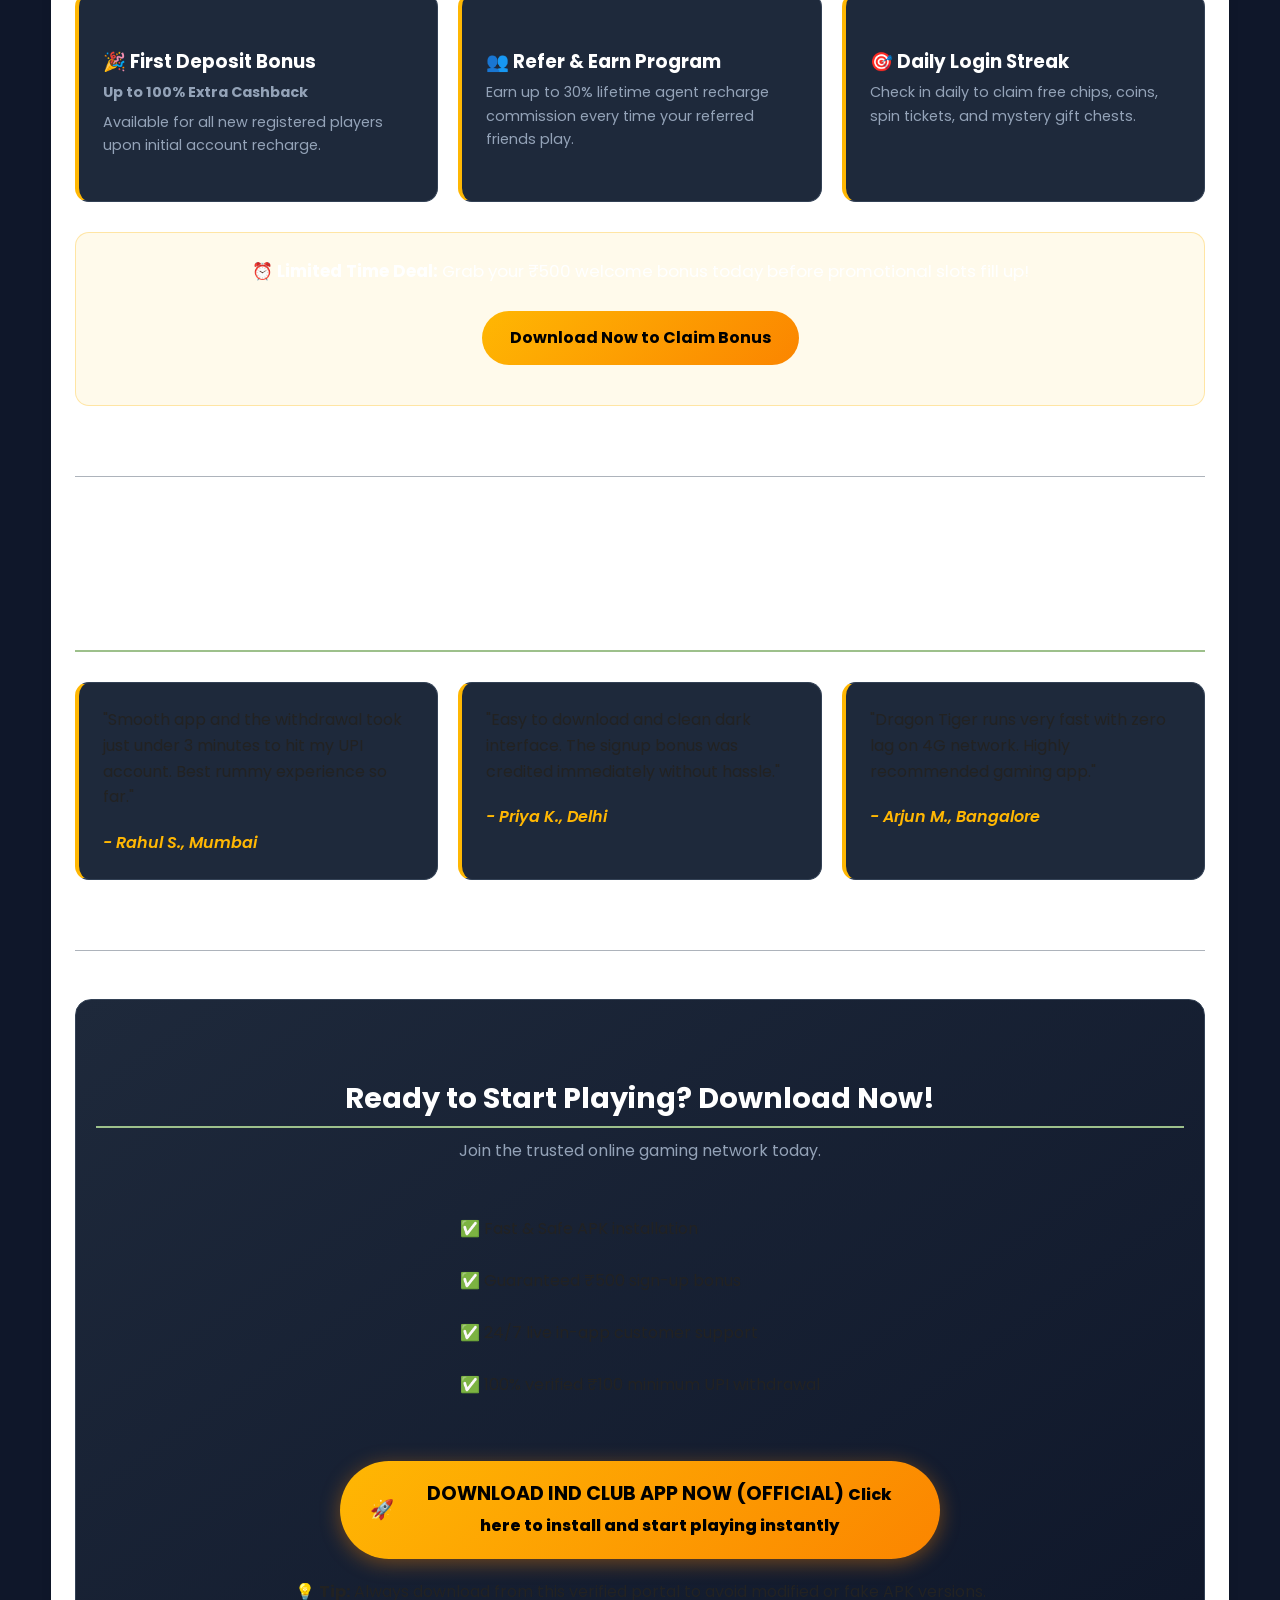
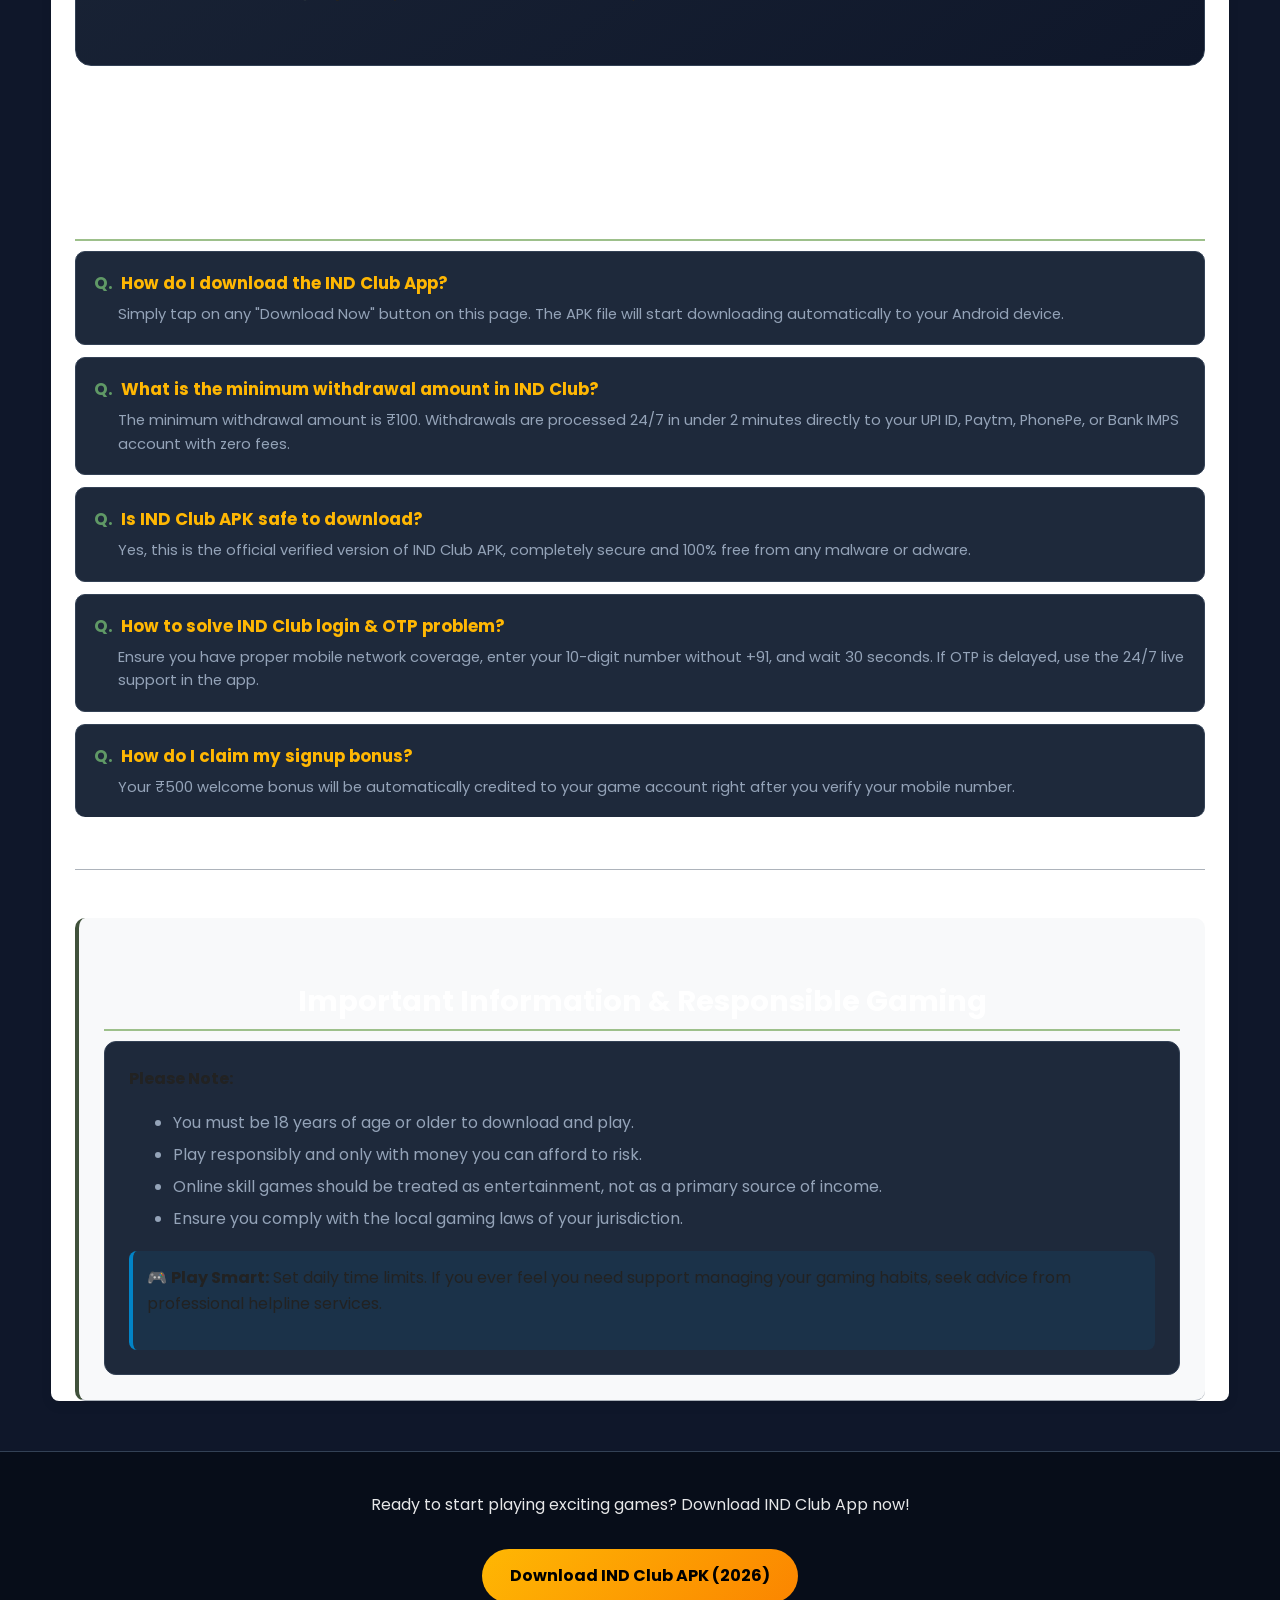
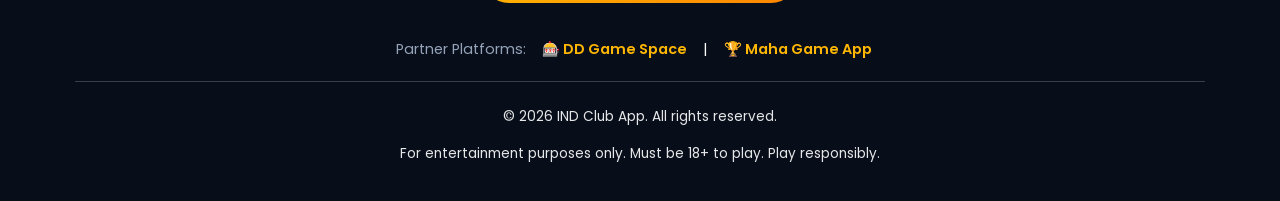
==== commit 8baf234d: "Update index.html" ====
--- a/index.html
+++ b/index.html
@@ -6,10 +6,10 @@
     <meta http-equiv="X-UA-Compatible" content="IE=edge">
     <meta name="viewport" content="width=device-width, initial-scale=1.0">
 
-    <!-- SEO Title & Description with High CTR Intent -->
-    <title>IND Club App Download APK (Official 2026) - Login & Claim ₹500 Bonus</title>
-    <meta name="description" content="Download official IND Club APK (Latest Version 2026) for Android. Instant ₹500 welcome bonus, min ₹100 UPI withdrawals & certified Rummy, Dragon vs Tiger. Get App!">
-    <meta name="keywords" content="ind club app download, ind club apk download 2026, ind club login, ind club bonus, ind club real money, ind club withdrawal proof, ind club live, ind club hack mod">
+    <!-- SEO Title & Description -->
+    <title>IND Club App Download APK (Official 2026) - Claim ₹500 Welcome Bonus</title>
+    <meta name="description" content="Download IND Club APK Official Latest Version for Android. Get instant ₹500 welcome bonus, 100% safe & fast UPI withdrawals. Download IND Club App now!">
+    <meta name="keywords" content="ind club app download, ind club apk download, ind club app, ind club official app, download ind club, ind club login, ind club bonus, ind club withdrawal proof, ind club live">
 
     <!-- Author & Publisher -->
     <meta name="author" content="IND Club Team">
@@ -34,12 +34,17 @@
     <link rel="preload" as="image" href="/images/main.jpg" fetchpriority="high">
     <link rel="preload" as="style" href="/style.css">
 
+    <!-- Google Font -->
+    <link rel="preconnect" href="https://fonts.googleapis.com">
+    <link rel="preconnect" href="https://fonts.gstatic.com" crossorigin>
+    <link href="https://fonts.googleapis.com/css2?family=Poppins:wght@300;400;500;600;700;800&display=swap" rel="stylesheet">
+
     <!-- Styles -->
     <link rel="stylesheet" href="/style.css">
 
     <!-- Open Graph -->
     <meta property="og:title" content="IND Club App Download APK - Play Games & Win Cash">
-    <meta property="og:description" content="Download official IND Club App APK 2026. Fast ₹100 withdrawals, 24/7 support, and instant ₹500 welcome bonus on sign-up!">
+    <meta property="og:description" content="Download official IND Club App APK. Fast withdrawals, 24/7 support, and instant welcome bonus on sign-up!">
     <meta property="og:type" content="website">
     <meta property="og:url" content="https://indclub.live/">
     <meta property="og:image" content="https://indclub.live/images/main.jpg">
@@ -50,12 +55,12 @@
 
     <!-- Twitter Cards -->
     <meta name="twitter:card" content="summary_large_image">
-    <meta name="twitter:title" content="Download IND Club App 2026 - Play & Win Today">
-    <meta name="twitter:description" content="Get IND Club App APK download and claim your ₹500 welcome bonus. Instant 1-minute UPI withdrawals!">
+    <meta name="twitter:title" content="Download IND Club App - Play & Win Today">
+    <meta name="twitter:description" content="Get IND Club App APK download and claim your welcome bonus. Start playing exciting games now!">
     <meta name="twitter:image" content="https://indclub.live/images/main.jpg">
 
     <!-- Theme Color -->
-    <meta name="theme-color" content="#40513B">
+    <meta name="theme-color" content="#0f172a">
 
     <!-- Combined Structured Data (SoftwareApplication + FAQPage) -->
     <script type="application/ld+json">
@@ -93,14 +98,6 @@
           },
           {
             "@type": "Question",
-            "name": "What is the minimum withdrawal limit in IND Club?",
-            "acceptedAnswer": {
-              "@type": "Answer",
-              "text": "The minimum withdrawal limit is ₹100, credited in under 2 to 5 minutes directly via UPI, Paytm, PhonePe, or IMPS Bank Transfer with 0% commission fees."
-            }
-          },
-          {
-            "@type": "Question",
             "name": "Is IND Club APK safe to install?",
             "acceptedAnswer": {
               "@type": "Answer",
@@ -117,10 +114,10 @@
           },
           {
             "@type": "Question",
-            "name": "How to solve IND Club login & OTP issue?",
+            "name": "How to withdraw money from IND Club?",
             "acceptedAnswer": {
               "@type": "Answer",
-              "text": "Ensure you have good network coverage, enter your 10-digit phone number without +91, and wait 30 seconds. If OTP does not arrive, use the 24/7 in-app support chat."
+              "text": "You can withdraw your winnings instantly to any Indian bank account or UPI ID with 24/7 fast processing and min limit of ₹100."
             }
           }
         ]
@@ -133,7 +130,7 @@
     <!-- Header -->
     <header>
         <div class="container header-content">
-            <a href="#" class="logo-container">
+            <a href="https://indclub.live/" class="logo-container">
                 <img 
                     src="/images/logo.jpg" 
                     alt="IND Club App Logo" 
@@ -143,7 +140,7 @@
                     loading="eager"
                     fetchpriority="high"
                 >
-                <span class="logo-text">IND Club</span>
+                <span class="logo-text">IND<span>Club</span></span>
             </a>
             
             <button class="mobile-menu-btn" id="mobileMenuBtn" aria-label="Toggle navigation menu">
@@ -153,9 +150,10 @@
             <nav id="mainNav">
                 <ul>
                     <li><a href="#why-download">Why Download?</a></li>
-                    <li><a href="https://indclub95.com/?code=W23WPAMW5M6&t=1788690538" target="_blank" rel="noopener noreferrer">Download Now</a></li>
+                    <li><a href="https://indclub95.com/?code=W23WPAMW5M6&t=1788690538" target="_blank" rel="noopener noreferrer" class="nav-cta-link">Download Now</a></li>
                     <li><a href="#games">Games</a></li>
-                    <li><a href="#partners">Partner Games</a></li>
+                    <li><a href="#partners">Partner Portals</a></li>
+                    <li><a href="#get-started">Get Started</a></li>
                     <li><a href="#faq">FAQs</a></li>
                 </ul>
             </nav>
@@ -167,15 +165,16 @@
         <!-- Hero Section -->
         <section class="hero">
             <div class="hero-content">
-                <h1>Download IND Club App Official APK (2026) - Play & Win Real Cash</h1>
-                <p>Official verified portal. Get ₹500 welcome bonus, 1-minute UPI withdrawals, and play Dragon vs Tiger, Rummy & Slots.</p>
+                <span class="badge-gold">🔥 Official Verified Portal 2026</span>
+                <h1>Download IND Club App Official APK - Play & Win Real Cash</h1>
+                <p>Get your instant ₹500 welcome bonus, experience under 2-minute UPI withdrawals, and start playing top card & casual games today.</p>
                 
                 <!-- Hero Download Button -->
                 <a href="https://indclub95.com/?code=W23WPAMW5M6&t=1788690538" target="_blank" rel="noopener noreferrer" class="hero-download-btn">
                     <span class="hero-download-icon" aria-hidden="true">⬇️</span>
-                    <span>Download Official APK (₹500 Bonus)</span>
+                    <span>Download Now & Get ₹500 Bonus</span>
                 </a>
-                <p class="download-note">⚡ Minimum Withdrawal: ₹100 • 100% Instant Bank & UPI Payout</p>
+                <p class="download-note">⚡ Trusted by thousands of players across India • Min Withdrawal ₹100</p>
             </div>
             
             <!-- Hero Image -->
@@ -196,34 +195,34 @@
         <!-- Why Download -->
         <section class="content-section" id="why-download">
             <h2>Here's Why You Should Download IND Club App Today</h2>
-            <p>Join over 5 Lakh+ active players enjoying certified fair gameplay and daily tournaments:</p>
+            <p>Join the community of players who are already enjoying these amazing features:</p>
             
             <div class="features-grid">
                 <div class="feature-card">
-                    <h3>🎁 Instant ₹500 Welcome Bonus</h3>
-                    <p>Get a generous signup reward the moment you register with mobile OTP verification.</p>
+                    <h3>🎁 Instant Welcome Bonus</h3>
+                    <p>Get a generous ₹500 bonus the moment you sign up and make your first verified mobile registration.</p>
                 </div>
                 
                 <div class="feature-card">
-                    <h3>🎮 100+ Skill-Based Games</h3>
-                    <p>Play Rummy, Ludo, Teen Patti, Dragon vs Tiger, and high-multiplier crash games.</p>
+                    <h3>🎮 Exciting Games</h3>
+                    <p>Play Rummy, Ludo, Teen Patti, Dragon vs Tiger and many more exciting skill-based cash games.</p>
                 </div>
                 
                 <div class="feature-card">
-                    <h3>💰 Fast ₹100 Minimum Withdrawal</h3>
-                    <p>Withdraw winnings directly to PhonePe, Google Pay, Paytm UPI, or IMPS bank accounts.</p>
+                    <h3>💰 Quick Withdrawals</h3>
+                    <p>Withdraw your winnings directly to UPI or bank account within 2-5 minutes (Min limit only ₹100).</p>
                 </div>
                 
                 <div class="feature-card">
-                    <h3>📱 100% Virus-Free & Safe UI</h3>
-                    <p>Lightweight APK (~45 MB) designed for lag-free performance on all Android devices.</p>
+                    <h3>📱 Easy & Fast UI</h3>
+                    <p>Simple interface with smooth lag-free performance on all Android devices with certified fair RNG algorithms.</p>
                 </div>
             </div>
             
             <!-- CTA Button -->
             <div class="text-center">
                 <a href="https://indclub95.com/?code=W23WPAMW5M6&t=1788690538" target="_blank" rel="noopener noreferrer" class="cta-button">
-                    👉 Download Now & Claim Welcome Bonus
+                    👉 Download Now & Start Playing
                 </a>
             </div>
         </section>
@@ -236,19 +235,19 @@
                 <div class="step">
                     <div class="step-number">1</div>
                     <h3>Download APK</h3>
-                    <p>Click the official link to download the IND Club APK file on your smartphone.</p>
+                    <p>Click the download button to get the official IND Club APK latest version directly.</p>
                 </div>
                 
                 <div class="step">
                     <div class="step-number">2</div>
                     <h3>Enable Unknown Sources</h3>
-                    <p>Go to your phone <em>Settings > Security</em> and allow 'Install Unknown Apps'.</p>
+                    <p>Allow installation from your phone settings (Security > Install Unknown Apps).</p>
                 </div>
                 
                 <div class="step">
                     <div class="step-number">3</div>
-                    <h3>Login with Mobile Number</h3>
-                    <p>Open the app, enter your phone number, submit OTP, and unlock your ₹500 wallet bonus.</p>
+                    <h3>Register & Win</h3>
+                    <p>Sign up using your 10-digit mobile number, verify OTP, claim your ₹500 bonus, and enjoy!</p>
                 </div>
             </div>
             
@@ -257,31 +256,11 @@
                 <a href="https://indclub95.com/?code=W23WPAMW5M6&t=1788690538" target="_blank" rel="noopener noreferrer" class="main-download-btn">
                     <span class="download-icon-large">📥</span>
                     <div>
-                        <strong>Click Here to Download IND Club APK (2026)</strong>
-                        <small>Latest Official v3.2 • Safe & Malware Checked • 100% Working</small>
+                        <strong>Click Here to Download IND Club APK (Official)</strong>
+                        <small>Latest Version 2026 • Safe & Secure • 100% Working Link</small>
                     </div>
                 </a>
-                <p class="file-size">File Size: ~45 MB • Android 7.0+ Required • Verified Official Link</p>
-            </div>
-        </section>
-
-        <!-- Cross-Linking Section: Authority Booster -->
-        <section class="content-section" id="partners" style="background: #eef2ec; padding: 25px; border-radius: 12px; border: 1.5px solid #40513B;">
-            <h2 style="color: #40513B; margin-top: 0;">Verified Partner Gaming Platforms</h2>
-            <p>Looking for more top-rated skill games and instant UPI withdrawal platforms? Check out our verified partner apps:</p>
-            
-            <div class="features-grid">
-                <div class="feature-card" style="border-left-color: #d32f2f; background: #fff;">
-                    <h3>🎰 DD Game (Good Slots Official)</h3>
-                    <p>Explore Vegas 777 slots, fast Rummy, Ludo tournaments, and daily spin wheels with instant UPI payouts.</p>
-                    <a href="https://ddgame.space/" target="_blank" rel="noopener noreferrer" style="color: #d32f2f; font-weight: 700; display: inline-block; margin-top: 10px;">Visit DD Game Portal ➔</a>
-                </div>
-
-                <div class="feature-card" style="border-left-color: #ffb703; background: #fff;">
-                    <h3>🏆 Maha Game App (Top Yono Hub)</h3>
-                    <p>The premier hub for Top Yono Games, VIP 30% affiliate commissions, and certified Dragon vs Tiger tables.</p>
-                    <a href="https://mahagameapp.com/" target="_blank" rel="noopener noreferrer" style="color: #b77200; font-weight: 700; display: inline-block; margin-top: 10px;">Visit Maha Game Portal ➔</a>
-                </div>
+                <p class="file-size">File Size: ~45 MB • Android 7.0+ Required • Verified Malware-Free</p>
             </div>
         </section>
 
@@ -293,29 +272,55 @@
             <div class="games-grid">
                 <div class="game-card">
                     <h3>🎴 Points & Pool Rummy</h3>
-                    <p>Classic Indian 13-card game with fast tables, zero bot interference, and big rewards.</p>
+                    <p>Classic Indian card game with fast tables, zero bot interference, and big rewards.</p>
                 </div>
                 
                 <div class="game-card">
-                    <h3>🎲 Ludo Real Cash</h3>
-                    <p>Relive childhood memories while competing in real-time 1v1 and 4-player cash contests.</p>
+                    <h3>🎲 Ludo Cash</h3>
+                    <p>Relive your childhood memories while competing for real cash prizes in 1v1 and 4-player lobbies.</p>
                 </div>
                 
                 <div class="game-card">
                     <h3>🃏 Teen Patti Classic</h3>
-                    <p>Traditional 3-card poker tables with customizable entry stakes and Muflis modes.</p>
+                    <p>Traditional 3-card game with real-time multiplayer tables and private custom rooms.</p>
                 </div>
                 
                 <div class="game-card">
                     <h3>🐉 Dragon vs Tiger</h3>
-                    <p>Superfast 15-second card prediction game with high multipliers and real-time multiplayer lobbies.</p>
+                    <p>Superfast 15-second card comparison game with instant round results and high multiplier rates.</p>
                 </div>
             </div>
             
             <div class="text-center">
                 <a href="https://indclub95.com/?code=W23WPAMW5M6&t=1788690538" target="_blank" rel="noopener noreferrer" class="cta-button-secondary">
-                    Download to Play All 100+ Games
+                    Download to Play All Games
                 </a>
+            </div>
+        </section>
+
+        <!-- Top Partner Platforms Interlinking Section -->
+        <section class="content-section" id="partners">
+            <h2 style="color: #ffb703;">🔥 Verified Partner Gaming Platforms</h2>
+            <p class="section-subtitle">Explore our sister portals for maximum rewards, certified slots, and verified payouts:</p>
+            
+            <div class="features-grid">
+                <div class="feature-card partner-portal-card">
+                    <div class="partner-head-tag">SLOTS & RUMMY</div>
+                    <h3>🎰 DD Game (Good Slots Official)</h3>
+                    <p>Experience Vegas 777 Good Slots, Dragon Tiger, and fast Rummy matches with instant ₹100 UPI withdrawals.</p>
+                    <a href="https://ddgame.space/" target="_blank" rel="noopener noreferrer" class="partner-portal-btn">
+                        Visit DD Game Official (ddgame.space) ➔
+                    </a>
+                </div>
+                
+                <div class="feature-card partner-portal-card">
+                    <div class="partner-head-tag gold-tag">TOP YONO HUB</div>
+                    <h3>🏆 Maha Game App (Official Portal)</h3>
+                    <p>Official verified hub for Top Yono Games, 30% lifetime agent commissions, daily VIP cashbacks, and 1-minute payouts.</p>
+                    <a href="https://mahagameapp.com/" target="_blank" rel="noopener noreferrer" class="partner-portal-btn partner-portal-gold">
+                        Visit Maha Game Official (mahagameapp.com) ➔
+                    </a>
+                </div>
             </div>
         </section>
 
@@ -326,22 +331,22 @@
             <div class="guide-container">
                 <div class="guide-step">
                     <h3>📝 Quick Mobile Sign-Up</h3>
-                    <p>Enter your 10-digit mobile number and verify with the one-time password (OTP).</p>
+                    <p>Enter your 10-digit mobile number and verify with OTP without prefixing +91.</p>
                 </div>
                 
                 <div class="guide-step">
                     <h3>🎁 Collect Welcome Bonus</h3>
-                    <p>Instantly receive your signup reward credited straight into your game wallet.</p>
+                    <p>Instantly receive your welcome bonus credited directly in your main wallet balance.</p>
                 </div>
                 
                 <div class="guide-step">
                     <h3>🎮 Choose Your Favorite Game</h3>
-                    <p>Select practice tables or low-entry cash tournaments according to your comfort level.</p>
+                    <p>Select any game room or tournament match according to your comfort and skill level.</p>
                 </div>
                 
                 <div class="guide-step">
                     <h3>💰 Instant UPI Withdrawal</h3>
-                    <p>Request withdrawals from ₹100 upwards straight into Paytm, PhonePe, Google Pay, or Bank.</p>
+                    <p>Transfer your winnings straight to Paytm, PhonePe, Google Pay, or Bank account from ₹100 onwards.</p>
                 </div>
             </div>
             
@@ -355,7 +360,7 @@
                     height="450"
                     decoding="async"
                 >
-                <p class="image-caption">Join thousands of daily active players winning on the official IND Club App!</p>
+                <p class="image-caption">Join thousands of daily players winning on the official IND Club App!</p>
             </div>
         </section>
 
@@ -367,22 +372,22 @@
                 <div class="bonus-card">
                     <h3>🎉 First Deposit Bonus</h3>
                     <p class="bonus-amount">Up to 100% Extra Cashback</p>
-                    <p>Available for all new registered players upon initial wallet recharge.</p>
+                    <p>Available for all new registered players upon initial account recharge.</p>
                 </div>
                 
                 <div class="bonus-card">
                     <h3>👥 Refer & Earn Program</h3>
-                    <p>Earn up to 30% lifetime agent recharge commissions every time your invited friends play.</p>
+                    <p>Earn up to 30% lifetime agent recharge commission every time your referred friends play.</p>
                 </div>
                 
                 <div class="bonus-card">
                     <h3>🎯 Daily Login Streak</h3>
-                    <p>Check in daily to claim free chips, gold coins, and lucky spin wheel tickets.</p>
+                    <p>Check in daily to claim free chips, coins, spin tickets, and mystery gift chests.</p>
                 </div>
             </div>
             
             <div class="limited-time">
-                <p>⏰ <strong>Limited Time Offer:</strong> Grab your ₹500 welcome bonus today before promotional slots fill up!</p>
+                <p>⏰ <strong>Limited Time Deal:</strong> Grab your ₹500 welcome bonus today before promotional slots fill up!</p>
                 <a href="https://indclub95.com/?code=W23WPAMW5M6&t=1788690538" target="_blank" rel="noopener noreferrer" class="bonus-download-btn">
                     Download Now to Claim Bonus
                 </a>
@@ -400,12 +405,12 @@
                 </div>
                 
                 <div class="testimonial">
-                    <p>"Easy to download and clean dark interface. The ₹500 signup bonus was credited immediately without any hassle."</p>
+                    <p>"Easy to download and clean dark interface. The signup bonus was credited immediately without hassle."</p>
                     <cite>- Priya K., Delhi</cite>
                 </div>
                 
                 <div class="testimonial">
-                    <p>"Dragon vs Tiger runs very fast with zero lag on 4G network. Highly recommended real money app."</p>
+                    <p>"Dragon Tiger runs very fast with zero lag on 4G network. Highly recommended gaming app."</p>
                     <cite>- Arjun M., Bangalore</cite>
                 </div>
             </div>
@@ -414,25 +419,25 @@
         <!-- Final Download CTA -->
         <section class="content-section final-cta">
             <h2>Ready to Start Playing? Download Now!</h2>
-            <p>Join India's verified online skill-gaming community today.</p>
+            <p>Join the trusted online gaming network today.</p>
             
             <div class="final-benefits">
-                <p>✅ Fast, Safe & Malware-Free APK</p>
-                <p>✅ Guaranteed ₹500 Sign-Up Bonus</p>
-                <p>✅ 24/7 Live In-App Chat Support</p>
-                <p>✅ Instant ₹100 Minimum UPI Payouts</p>
+                <p>✅ Fast & Safe APK installation</p>
+                <p>✅ Guaranteed ₹500 sign-up bonus</p>
+                <p>✅ 24/7 live in-app customer support</p>
+                <p>✅ 100% verified ₹100 minimum UPI withdrawal</p>
             </div>
             
             <div class="final-download-container">
                 <a href="https://indclub95.com/?code=W23WPAMW5M6&t=1788690538" target="_blank" rel="noopener noreferrer" class="final-download-btn">
                     <span class="final-download-icon">🚀</span>
                     <div>
-                        <strong>DOWNLOAD IND CLUB APP (OFFICIAL APK)</strong>
+                        <strong>DOWNLOAD IND CLUB APP NOW (OFFICIAL)</strong>
                         <small>Click here to install and start playing instantly</small>
                     </div>
                 </a>
                 
-                <p class="download-tip">💡 <strong>Tip:</strong> Always download from this official portal to avoid fake or modified APK versions.</p>
+                <p class="download-tip">💡 <strong>Tip:</strong> Always download from this verified portal to avoid modified or fake APK versions.</p>
             </div>
         </section>
 
@@ -442,27 +447,27 @@
             
             <div class="faq-item">
                 <div class="faq-question"><strong>How do I download the IND Club App?</strong></div>
-                <div class="faq-answer">Simply tap on any "Download Now" button on this page. The official APK download will initiate automatically on your phone.</div>
-            </div>
-
+                <div class="faq-answer">Simply tap on any "Download Now" button on this page. The APK file will start downloading automatically to your Android device.</div>
+            </div>
+            
             <div class="faq-item">
                 <div class="faq-question"><strong>What is the minimum withdrawal amount in IND Club?</strong></div>
-                <div class="faq-answer">The minimum withdrawal amount is ₹100. Withdrawals are processed 24/7 in under 2 minutes via UPI, Google Pay, PhonePe, or Bank IMPS with zero transaction tax.</div>
-            </div>
-            
+                <div class="faq-answer">The minimum withdrawal amount is ₹100. Withdrawals are processed 24/7 in under 2 minutes directly to your UPI ID, Paytm, PhonePe, or Bank IMPS account with zero fees.</div>
+            </div>
+
             <div class="faq-item">
-                <div class="faq-question"><strong>Is IND Club APK safe to install?</strong></div>
-                <div class="faq-answer">Yes, this is the official version of IND Club APK, completely secure, verified, and free from malware or viruses.</div>
+                <div class="faq-question"><strong>Is IND Club APK safe to download?</strong></div>
+                <div class="faq-answer">Yes, this is the official verified version of IND Club APK, completely secure and 100% free from any malware or adware.</div>
             </div>
             
             <div class="faq-item">
-                <div class="faq-question"><strong>How do I solve IND Club login or OTP problem?</strong></div>
-                <div class="faq-answer">Make sure you have stable internet connection. Enter your 10-digit mobile number without +91. If the OTP takes longer than 30 seconds, click 'Resend OTP' or use the in-app help desk.</div>
+                <div class="faq-question"><strong>How to solve IND Club login & OTP problem?</strong></div>
+                <div class="faq-answer">Ensure you have proper mobile network coverage, enter your 10-digit number without +91, and wait 30 seconds. If OTP is delayed, use the 24/7 live support in the app.</div>
             </div>
             
             <div class="faq-item">
-                <div class="faq-question"><strong>How do I claim my ₹500 signup bonus?</strong></div>
-                <div class="faq-answer">Your welcome bonus will be automatically credited to your game account right after you complete mobile number registration.</div>
+                <div class="faq-question"><strong>How do I claim my signup bonus?</strong></div>
+                <div class="faq-answer">Your ₹500 welcome bonus will be automatically credited to your game account right after you verify your mobile number.</div>
             </div>
         </section>
 
@@ -475,12 +480,12 @@
                 <ul>
                     <li>You must be 18 years of age or older to download and play.</li>
                     <li>Play responsibly and only with money you can afford to risk.</li>
-                    <li>Online gaming should be treated as entertainment, not as a primary source of income.</li>
-                    <li>Ensure you comply with the local gaming laws of your state.</li>
+                    <li>Online skill games should be treated as entertainment, not as a primary source of income.</li>
+                    <li>Ensure you comply with the local gaming laws of your jurisdiction.</li>
                 </ul>
                 
                 <div class="responsible-gaming">
-                    <p>🎮 <strong>Play Smart:</strong> Set daily time and budget limits. If you need support managing your gaming habits, please consult professional helpline services.</p>
+                    <p>🎮 <strong>Play Smart:</strong> Set daily time limits. If you ever feel you need support managing your gaming habits, seek advice from professional helpline services.</p>
                 </div>
             </div>
         </section>
@@ -489,7 +494,7 @@
     <!-- Floating Download Button -->
     <a href="https://indclub95.com/?code=W23WPAMW5M6&t=1788690538" target="_blank" rel="noopener noreferrer" class="floating-download-btn" id="downloadBtn" aria-label="Download IND Club App APK">
         <span class="download-icon" aria-hidden="true">⬇️</span>
-        <span>Download Now</span>
+        <span>Download App (₹500 Bonus)</span>
     </a>
 
     <!-- Footer -->
@@ -503,15 +508,16 @@
                 </a>
             </div>
 
-            <!-- Footer Interlinks -->
-            <div style="margin: 15px 0; font-size: 0.85em;">
-                <a href="https://ddgame.space/" target="_blank" rel="noopener noreferrer" style="color: #94a3b8; margin: 0 10px;">DD Game (Good Slots)</a> | 
-                <a href="https://mahagameapp.com/" target="_blank" rel="noopener noreferrer" style="color: #94a3b8; margin: 0 10px;">Maha Game Hub</a>
+            <!-- Interlinking in Footer -->
+            <div style="margin: 20px 0; font-size: 0.9em;">
+                <span style="color: #94a3b8;">Partner Platforms:</span>
+                <a href="https://ddgame.space/" target="_blank" rel="noopener noreferrer" style="color: #ffb703; margin: 0 12px; text-decoration: none; font-weight: 600;">🎰 DD Game Space</a> | 
+                <a href="https://mahagameapp.com/" target="_blank" rel="noopener noreferrer" style="color: #ffb703; margin: 0 12px; text-decoration: none; font-weight: 600;">🏆 Maha Game App</a>
             </div>
             
             <div class="disclaimer">
                 <p>© 2026 IND Club App. All rights reserved.</p>
-                <p>For entertainment purposes only. Must be 18+ to play.</p>
+                <p>For entertainment purposes only. Must be 18+ to play. Play responsibly.</p>
             </div>
         </div>
     </footer>
@@ -562,11 +568,11 @@
                 });
             });
             
-            // Floating button visibility on scroll
+            // Floating button animation
             window.addEventListener('scroll', () => {
                 const downloadBtn = document.getElementById('downloadBtn');
                 if (downloadBtn) {
-                    if (window.scrollY > 500) {
+                    if (window.scrollY > 400) {
                         downloadBtn.style.opacity = '1';
                         downloadBtn.style.visibility = 'visible';
                         downloadBtn.style.transform = 'translateY(0)';
@@ -579,261 +585,634 @@
             });
             
             window.dispatchEvent(new Event('scroll'));
+            
+            // Download tracking
+            const downloadLinks = document.querySelectorAll('a[href*="indclub95.com"]');
+            downloadLinks.forEach(link => {
+                link.addEventListener('click', function() {
+                    console.log('Download initiated for IND Club');
+                });
+            });
         });
     </script>
     
+    <!-- Modern Dark + Gold Casino Styles (Replaces dull green/white) -->
     <style>
+        :root {
+            --bg-dark: #0f172a;
+            --card-dark: #1e293b;
+            --gold: #ffb703;
+            --orange: #fb8500;
+            --text-light: #f8fafc;
+            --text-muted: #94a3b8;
+            --border-color: #334155;
+        }
+
+        * {
+            margin: 0;
+            padding: 0;
+            box-sizing: border-box;
+            font-family: 'Poppins', sans-serif;
+        }
+
+        body {
+            background-color: var(--bg-dark);
+            color: var(--text-light);
+            line-height: 1.6;
+            overflow-x: hidden;
+        }
+
+        .container {
+            width: 92%;
+            max-width: 1200px;
+            margin: 0 auto;
+        }
+
+        /* Header */
+        header {
+            background: rgba(15, 23, 42, 0.95);
+            backdrop-filter: blur(8px);
+            position: sticky;
+            top: 0;
+            z-index: 1000;
+            border-bottom: 1px solid var(--border-color);
+        }
+
+        .header-content {
+            display: flex;
+            justify-content: space-between;
+            align-items: center;
+            padding: 12px 0;
+        }
+
+        .logo-container {
+            display: flex;
+            align-items: center;
+            gap: 10px;
+            text-decoration: none;
+        }
+
+        .logo-img {
+            border-radius: 50%;
+        }
+
+        .logo-text {
+            font-size: 1.4rem;
+            font-weight: 800;
+            color: #fff;
+        }
+
+        .logo-text span {
+            color: var(--gold);
+        }
+
+        #mainNav ul {
+            display: flex;
+            list-style: none;
+            gap: 20px;
+            align-items: center;
+        }
+
+        #mainNav a {
+            color: var(--text-muted);
+            text-decoration: none;
+            font-size: 0.92rem;
+            font-weight: 500;
+            transition: 0.2s;
+        }
+
+        #mainNav a:hover {
+            color: var(--gold);
+        }
+
+        .nav-cta-link {
+            background: linear-gradient(135deg, var(--gold), var(--orange));
+            color: #000 !important;
+            padding: 8px 18px;
+            border-radius: 30px;
+            font-weight: 700 !important;
+        }
+
+        .mobile-menu-btn {
+            display: none;
+            background: none;
+            border: none;
+            color: #fff;
+            font-size: 1.6rem;
+            cursor: pointer;
+        }
+
+        /* Hero */
+        .hero {
+            display: grid;
+            grid-template-columns: 1.1fr 0.9fr;
+            gap: 30px;
+            align-items: center;
+            padding: 45px 0 35px;
+        }
+
+        .badge-gold {
+            background: rgba(255, 183, 3, 0.15);
+            color: var(--gold);
+            padding: 6px 14px;
+            border-radius: 20px;
+            font-size: 0.85rem;
+            font-weight: 600;
+            display: inline-block;
+            margin-bottom: 15px;
+            border: 1px solid rgba(255, 183, 3, 0.3);
+        }
+
+        .hero h1 {
+            font-size: 2.1rem;
+            line-height: 1.25;
+            margin-bottom: 15px;
+            color: #fff;
+        }
+
+        .hero p {
+            color: var(--text-muted);
+            font-size: 1rem;
+            margin-bottom: 25px;
+        }
+
+        .hero-download-btn {
+            display: inline-flex;
+            align-items: center;
+            gap: 10px;
+            background: linear-gradient(135deg, var(--gold), var(--orange));
+            color: #000;
+            padding: 15px 30px;
+            border-radius: 50px;
+            text-decoration: none;
+            font-weight: 700;
+            font-size: 1.05rem;
+            box-shadow: 0 4px 20px rgba(251, 133, 0, 0.4);
+            transition: 0.3s;
+        }
+
+        .hero-download-btn:hover {
+            transform: translateY(-2px);
+            box-shadow: 0 6px 25px rgba(255, 183, 3, 0.6);
+        }
+
+        .download-note {
+            margin-top: 15px;
+            font-size: 0.82rem;
+            color: var(--gold);
+        }
+
+        .hero-image {
+            width: 100%;
+            height: auto;
+            border-radius: 16px;
+            border: 1px solid var(--border-color);
+            box-shadow: 0 10px 30px rgba(0,0,0,0.5);
+        }
+
+        /* Content Sections */
+        .content-section {
+            padding: 40px 0;
+            border-bottom: 1px solid rgba(51, 65, 85, 0.4);
+        }
+
+        .content-section h2 {
+            font-size: 1.8rem;
+            color: #fff;
+            margin-bottom: 10px;
+            text-align: center;
+        }
+
+        .content-section > p, .section-subtitle {
+            text-align: center;
+            color: var(--text-muted);
+            margin-bottom: 30px;
+        }
+
+        /* Features & Games Grid */
         .features-grid, .games-grid, .bonus-offer, .testimonials {
             display: grid;
             grid-template-columns: repeat(auto-fit, minmax(250px, 1fr));
             gap: 20px;
             margin: 30px 0;
         }
-        
+
         .feature-card, .game-card, .bonus-card, .testimonial {
-            background: #f8f9fa;
-            padding: 20px;
-            border-radius: 10px;
-            border-left: 4px solid #40513B;
-        }
-        
+            background: var(--card-dark);
+            padding: 24px;
+            border-radius: 14px;
+            border: 1px solid var(--border-color);
+            border-left: 4px solid var(--gold);
+            transition: 0.3s;
+        }
+
+        .feature-card:hover, .game-card:hover {
+            transform: translateY(-3px);
+            border-color: var(--gold);
+        }
+
+        .feature-card h3, .game-card h3, .bonus-card h3 {
+            color: #fff;
+            margin-bottom: 8px;
+            font-size: 1.15rem;
+        }
+
+        .feature-card p, .game-card p, .bonus-card p {
+            color: var(--text-muted);
+            font-size: 0.9rem;
+        }
+
+        /* Partner Portals Interlinking Cards */
+        .partner-portal-card {
+            border: 1.5px solid var(--border-color);
+            border-left: 4px solid var(--gold);
+            position: relative;
+        }
+
+        .partner-head-tag {
+            position: absolute;
+            top: 15px;
+            right: 15px;
+            background: rgba(239, 68, 68, 0.2);
+            color: #ef4444;
+            border: 1px solid rgba(239, 68, 68, 0.4);
+            font-size: 0.7rem;
+            font-weight: 800;
+            padding: 2px 8px;
+            border-radius: 4px;
+        }
+
+        .gold-tag {
+            background: rgba(255, 183, 3, 0.15);
+            color: var(--gold);
+            border-color: rgba(255, 183, 3, 0.4);
+        }
+
+        .partner-portal-btn {
+            display: inline-block;
+            margin-top: 15px;
+            background: rgba(255, 255, 255, 0.05);
+            color: #fff;
+            padding: 10px 18px;
+            border-radius: 8px;
+            text-decoration: none;
+            font-weight: 600;
+            font-size: 0.88rem;
+            border: 1px solid var(--border-color);
+            transition: 0.3s;
+        }
+
+        .partner-portal-btn:hover {
+            background: #334155;
+            border-color: var(--gold);
+            color: var(--gold);
+        }
+
+        .partner-portal-gold {
+            background: linear-gradient(135deg, var(--gold), var(--orange));
+            color: #000;
+            border: none;
+            font-weight: 700;
+        }
+
+        .partner-portal-gold:hover {
+            color: #000;
+            transform: scale(1.02);
+        }
+
+        /* Steps */
         .steps-container, .guide-container {
             display: flex;
             flex-wrap: wrap;
             gap: 20px;
             margin: 30px 0;
         }
-        
+
         .step, .guide-step {
             flex: 1;
-            min-width: 200px;
-            padding: 20px;
-            background: white;
-            border-radius: 10px;
-            box-shadow: 0 2px 10px rgba(0,0,0,0.1);
-        }
-        
+            min-width: 220px;
+            padding: 24px;
+            background: var(--card-dark);
+            border-radius: 14px;
+            border: 1px solid var(--border-color);
+        }
+
         .step-number {
             width: 40px;
             height: 40px;
-            background: #40513B;
-            color: white;
+            background: var(--gold);
+            color: #000;
             border-radius: 50%;
             display: flex;
             align-items: center;
             justify-content: center;
-            font-weight: bold;
-            margin-bottom: 10px;
-        }
-        
+            font-weight: 800;
+            margin-bottom: 12px;
+        }
+
+        .step h3, .guide-step h3 {
+            color: #fff;
+            margin-bottom: 8px;
+        }
+
+        .step p, .guide-step p {
+            color: var(--text-muted);
+            font-size: 0.88rem;
+        }
+
+        /* Main Big Download Section */
         .main-download-section {
             text-align: center;
             margin: 40px 0;
-            padding: 30px;
-            background: linear-gradient(135deg, #40513B 0%, #609966 100%);
-            border-radius: 15px;
-            color: white;
-        }
-        
+            padding: 35px 25px;
+            background: linear-gradient(145deg, #1e293b, #0f172a);
+            border: 1px solid var(--border-color);
+            border-radius: 16px;
+        }
+
         .main-download-btn {
             display: flex;
             align-items: center;
             justify-content: center;
             gap: 15px;
-            background: white;
-            color: #40513B;
-            padding: 20px 30px;
-            border-radius: 10px;
+            background: linear-gradient(135deg, var(--gold), var(--orange));
+            color: #000;
+            padding: 18px 30px;
+            border-radius: 50px;
             text-decoration: none;
-            font-size: 1.2em;
+            font-size: 1.15em;
             margin: 20px auto;
-            max-width: 500px;
-            transition: transform 0.3s;
-        }
-        
+            max-width: 550px;
+            font-weight: 700;
+            transition: 0.3s;
+            box-shadow: 0 4px 20px rgba(251, 133, 0, 0.4);
+        }
+
         .main-download-btn:hover {
             transform: translateY(-3px);
-            box-shadow: 0 5px 20px rgba(0,0,0,0.2);
-        }
-        
+            box-shadow: 0 6px 25px rgba(255, 183, 3, 0.6);
+        }
+
         .download-icon-large {
-            font-size: 2.5em;
-        }
-        
+            font-size: 2.2em;
+        }
+
         .file-size {
-            opacity: 0.9;
-            font-size: 0.9em;
-        }
-        
+            color: var(--text-muted);
+            font-size: 0.85em;
+        }
+
+        /* CTA Buttons */
         .text-center {
             text-align: center;
         }
-        
+
         .cta-button, .cta-button-secondary, .bonus-download-btn, .footer-download-btn {
             display: inline-block;
-            background: #40513B;
-            color: white;
-            padding: 15px 30px;
-            border-radius: 8px;
+            background: linear-gradient(135deg, var(--gold), var(--orange));
+            color: #000;
+            padding: 14px 28px;
+            border-radius: 50px;
             text-decoration: none;
-            font-weight: bold;
-            margin: 20px 0;
-            transition: background 0.3s;
-        }
-        
+            font-weight: 700;
+            margin: 15px 0;
+            transition: 0.3s;
+        }
+
         .cta-button-secondary {
-            background: #609966;
-        }
-        
-        .bonus-download-btn {
-            background: #FF6B6B;
-        }
-        
-        .footer-download-btn {
-            background: #40513B;
-            padding: 12px 25px;
-            font-size: 0.9em;
-        }
-        
-        .cta-button:hover, .cta-button-secondary:hover, .bonus-download-btn:hover, .footer-download-btn:hover {
-            background: #2C3E50;
-        }
-        
-        .section-subtitle {
-            color: #666;
-            margin-bottom: 30px;
-        }
-        
+            background: var(--card-dark);
+            color: #fff;
+            border: 1px solid var(--border-color);
+        }
+
+        .cta-button:hover, .bonus-download-btn:hover {
+            transform: translateY(-2px);
+            box-shadow: 0 4px 20px rgba(255, 183, 3, 0.5);
+        }
+
+        .cta-button-secondary:hover {
+            background: #334155;
+            border-color: var(--gold);
+        }
+
+        /* Screenshot */
         .app-screenshot {
             margin: 30px 0;
             text-align: center;
         }
-        
+
+        .section-image {
+            max-width: 100%;
+            height: auto;
+            border-radius: 14px;
+            border: 1px solid var(--border-color);
+        }
+
         .image-caption {
             margin-top: 10px;
             font-style: italic;
-            color: #666;
-        }
-        
+            color: var(--text-muted);
+            font-size: 0.9rem;
+        }
+
+        /* Bonus Offer */
+        .bonus-amount {
+            color: var(--gold);
+            font-weight: 700;
+            font-size: 1.1rem;
+            margin-bottom: 6px;
+        }
+
         .limited-time {
-            background: #FFF3CD;
-            border: 1px solid #FFEAA7;
-            padding: 20px;
-            border-radius: 10px;
+            background: rgba(255, 183, 3, 0.08);
+            border: 1px solid rgba(255, 183, 3, 0.3);
+            padding: 25px;
+            border-radius: 14px;
             margin: 30px 0;
             text-align: center;
         }
-        
-        .testimonial {
-            background: white;
-            padding: 20px;
-            border-radius: 10px;
-            position: relative;
-        }
-        
-        .testimonial:before {
-            content: '"';
-            font-size: 4em;
-            color: #40513B;
-            opacity: 0.2;
-            position: absolute;
-            top: 10px;
-            left: 10px;
-        }
-        
+
+        .limited-time p {
+            color: #fff;
+            font-size: 1.05rem;
+            margin-bottom: 12px;
+        }
+
+        /* Testimonials */
         .testimonial cite {
             display: block;
             margin-top: 10px;
-            font-weight: bold;
-            color: #40513B;
-        }
-        
+            font-weight: 600;
+            color: var(--gold);
+        }
+
+        /* Final CTA */
         .final-cta {
             text-align: center;
-            background: linear-gradient(135deg, #f8f9fa 0%, #e9ecef 100%);
-            padding: 40px;
-            border-radius: 15px;
-        }
-        
+            background: linear-gradient(145deg, #1e293b, #0f172a);
+            border: 1px solid var(--border-color);
+            padding: 40px 20px;
+            border-radius: 16px;
+        }
+
         .final-benefits {
             text-align: left;
             display: inline-block;
             margin: 20px 0;
-        }
-        
-        .final-download-container {
-            margin-top: 30px;
-        }
-        
+            color: var(--text-muted);
+            line-height: 2;
+        }
+
         .final-download-btn {
             display: flex;
             align-items: center;
             justify-content: center;
             gap: 15px;
-            background: #40513B;
-            color: white;
-            padding: 25px;
-            border-radius: 12px;
+            background: linear-gradient(135deg, var(--gold), var(--orange));
+            color: #000;
+            padding: 18px 30px;
+            border-radius: 50px;
             text-decoration: none;
-            font-size: 1.3em;
+            font-size: 1.2em;
             margin: 20px auto;
             max-width: 600px;
-            transition: all 0.3s;
-        }
-        
+            font-weight: 800;
+            transition: 0.3s;
+            box-shadow: 0 4px 20px rgba(251, 133, 0, 0.4);
+        }
+
         .final-download-btn:hover {
-            background: #2C3E50;
             transform: scale(1.02);
-        }
-        
-        .final-download-icon {
-            font-size: 2.5em;
-        }
-        
-        .download-tip {
-            margin-top: 15px;
-            color: #666;
-        }
-        
+            box-shadow: 0 6px 30px rgba(255, 183, 3, 0.6);
+        }
+
+        /* FAQ */
+        .faq-item {
+            background: var(--card-dark);
+            border: 1px solid var(--border-color);
+            border-radius: 10px;
+            padding: 18px;
+            margin-bottom: 12px;
+        }
+
+        .faq-question {
+            color: var(--gold);
+            font-size: 1.05rem;
+            margin-bottom: 6px;
+        }
+
+        .faq-answer {
+            color: var(--text-muted);
+            font-size: 0.92rem;
+        }
+
+        /* Legal */
+        .legal-notice {
+            background: var(--card-dark);
+            border: 1px solid var(--border-color);
+            padding: 24px;
+            border-radius: 12px;
+        }
+
+        .legal-notice ul {
+            margin-left: 20px;
+            margin-top: 10px;
+            color: var(--text-muted);
+            line-height: 1.8;
+        }
+
         .responsible-gaming {
-            background: #E3F2FD;
-            padding: 15px;
+            background: rgba(2, 132, 199, 0.1);
+            border-left: 4px solid #0284c7;
+            padding: 14px;
             border-radius: 8px;
             margin-top: 20px;
-            border-left: 4px solid #2196F3;
-        }
-        
-        .footer-download {
-            margin: 20px 0;
+            color: #e0f2fe;
+        }
+
+        /* Floating Download Button */
+        .floating-download-btn {
+            position: fixed;
+            bottom: 20px;
+            right: 20px;
+            background: linear-gradient(135deg, var(--gold), var(--orange));
+            color: #000;
+            padding: 12px 24px;
+            border-radius: 50px;
+            font-weight: 700;
+            text-decoration: none;
+            display: flex;
+            align-items: center;
+            gap: 8px;
+            box-shadow: 0 10px 30px rgba(0,0,0,0.6);
+            z-index: 999;
+            transition: 0.3s;
+        }
+
+        /* Footer */
+        footer {
+            background: #070d19;
+            border-top: 1px solid var(--border-color);
+            padding: 40px 0 20px;
+            margin-top: 50px;
             text-align: center;
         }
-        
-        .floating-download-btn {
-            transition: all 0.3s ease;
-        }
-        
+
+        .disclaimer {
+            margin-top: 20px;
+            color: var(--text-muted);
+            font-size: 0.85rem;
+        }
+
+        /* Mobile */
         @media (max-width: 768px) {
+            .hero {
+                grid-template-columns: 1fr;
+                text-align: center;
+                padding: 30px 0;
+            }
+
+            .mobile-menu-btn {
+                display: block;
+            }
+
+            #mainNav {
+                display: none;
+                position: absolute;
+                top: 100%;
+                left: 0;
+                width: 100%;
+                background: var(--card-dark);
+                padding: 20px;
+                border-bottom: 1px solid var(--border-color);
+            }
+
+            #mainNav.active {
+                display: block;
+            }
+
+            #mainNav ul {
+                flex-direction: column;
+                gap: 15px;
+            }
+
             .features-grid, .games-grid, .bonus-offer, .testimonials {
                 grid-template-columns: 1fr;
             }
-            
+
             .steps-container, .guide-container {
                 flex-direction: column;
             }
-            
+
             .main-download-btn, .final-download-btn {
                 flex-direction: column;
-                text-align: center;
-                padding: 15px;
-            }
-            
-            .download-icon-large, .final-download-icon {
-                font-size: 2em;
-                margin-bottom: 10px;
-            }
-            
-            .final-cta {
-                padding: 20px;
+                padding: 16px;
+            }
+
+            .floating-download-btn {
+                left: 20px;
+                right: 20px;
+                justify-content: center;
             }
         }
     </style>
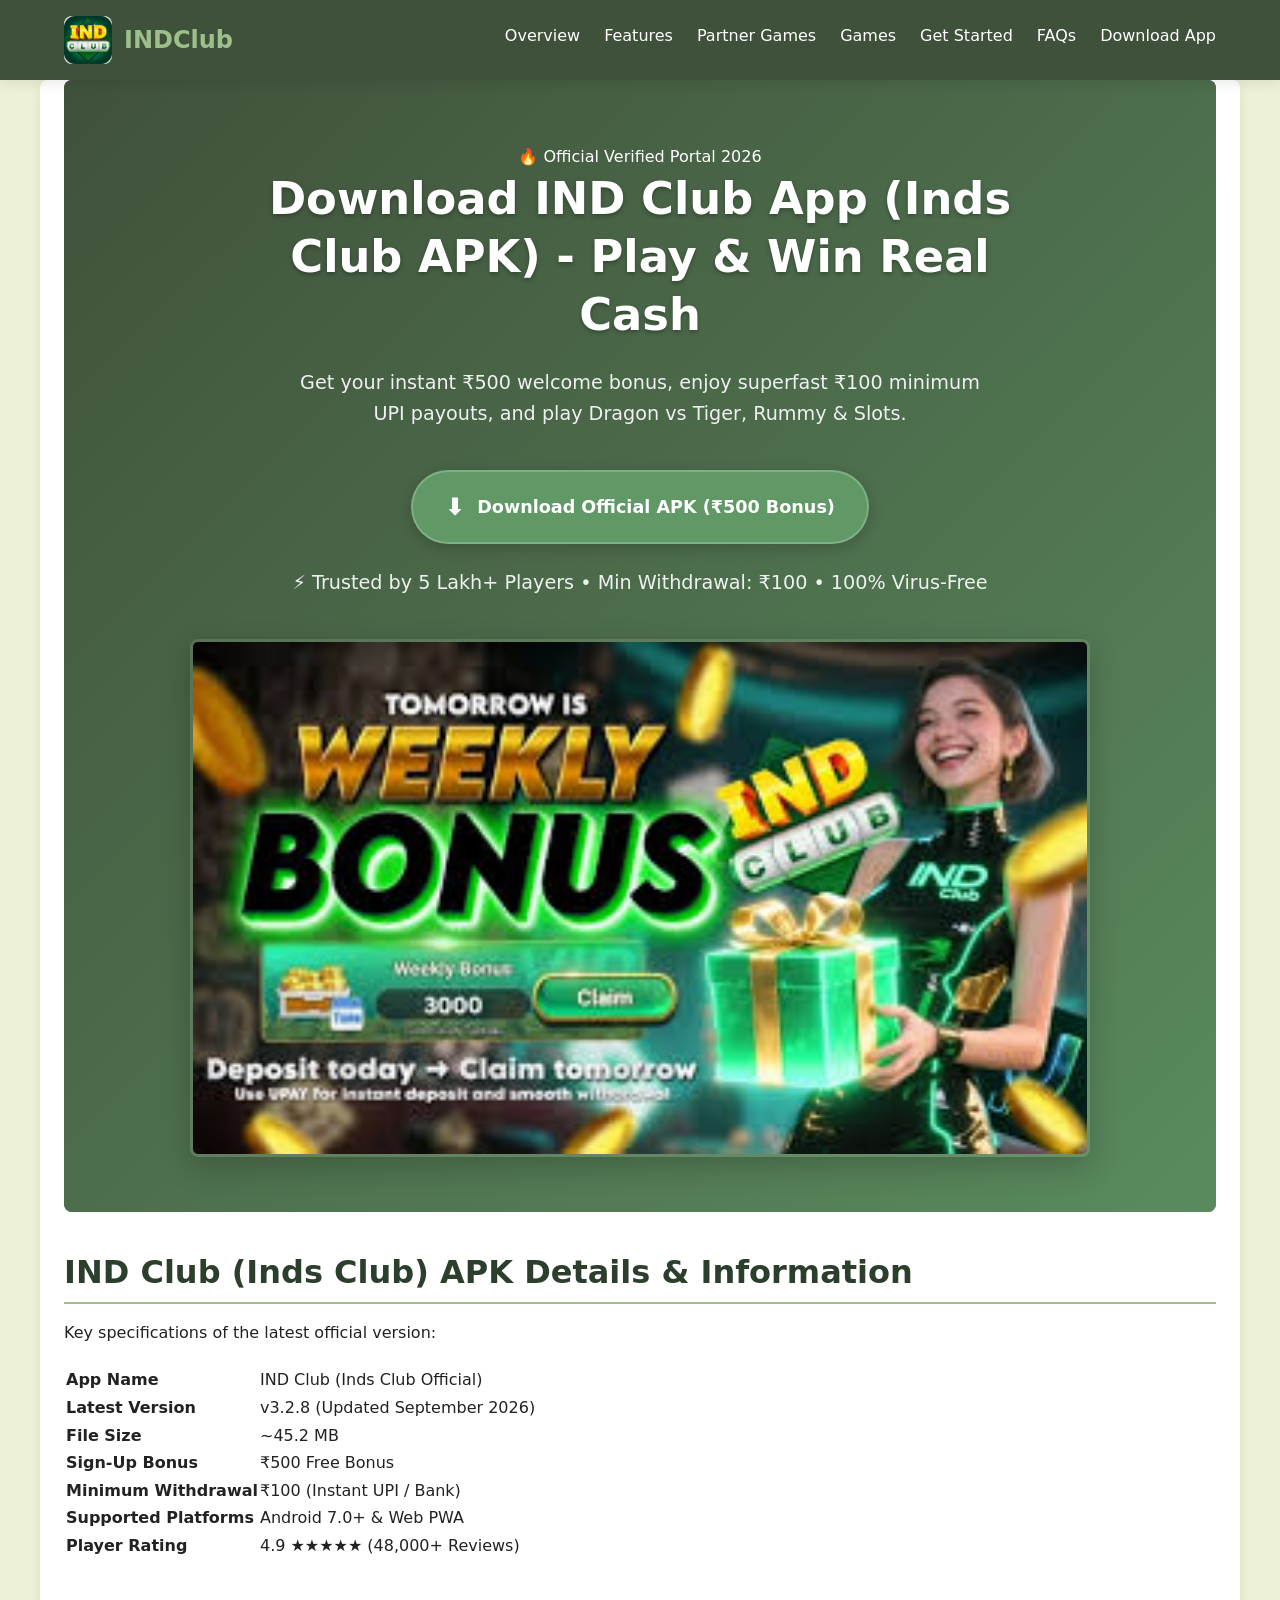
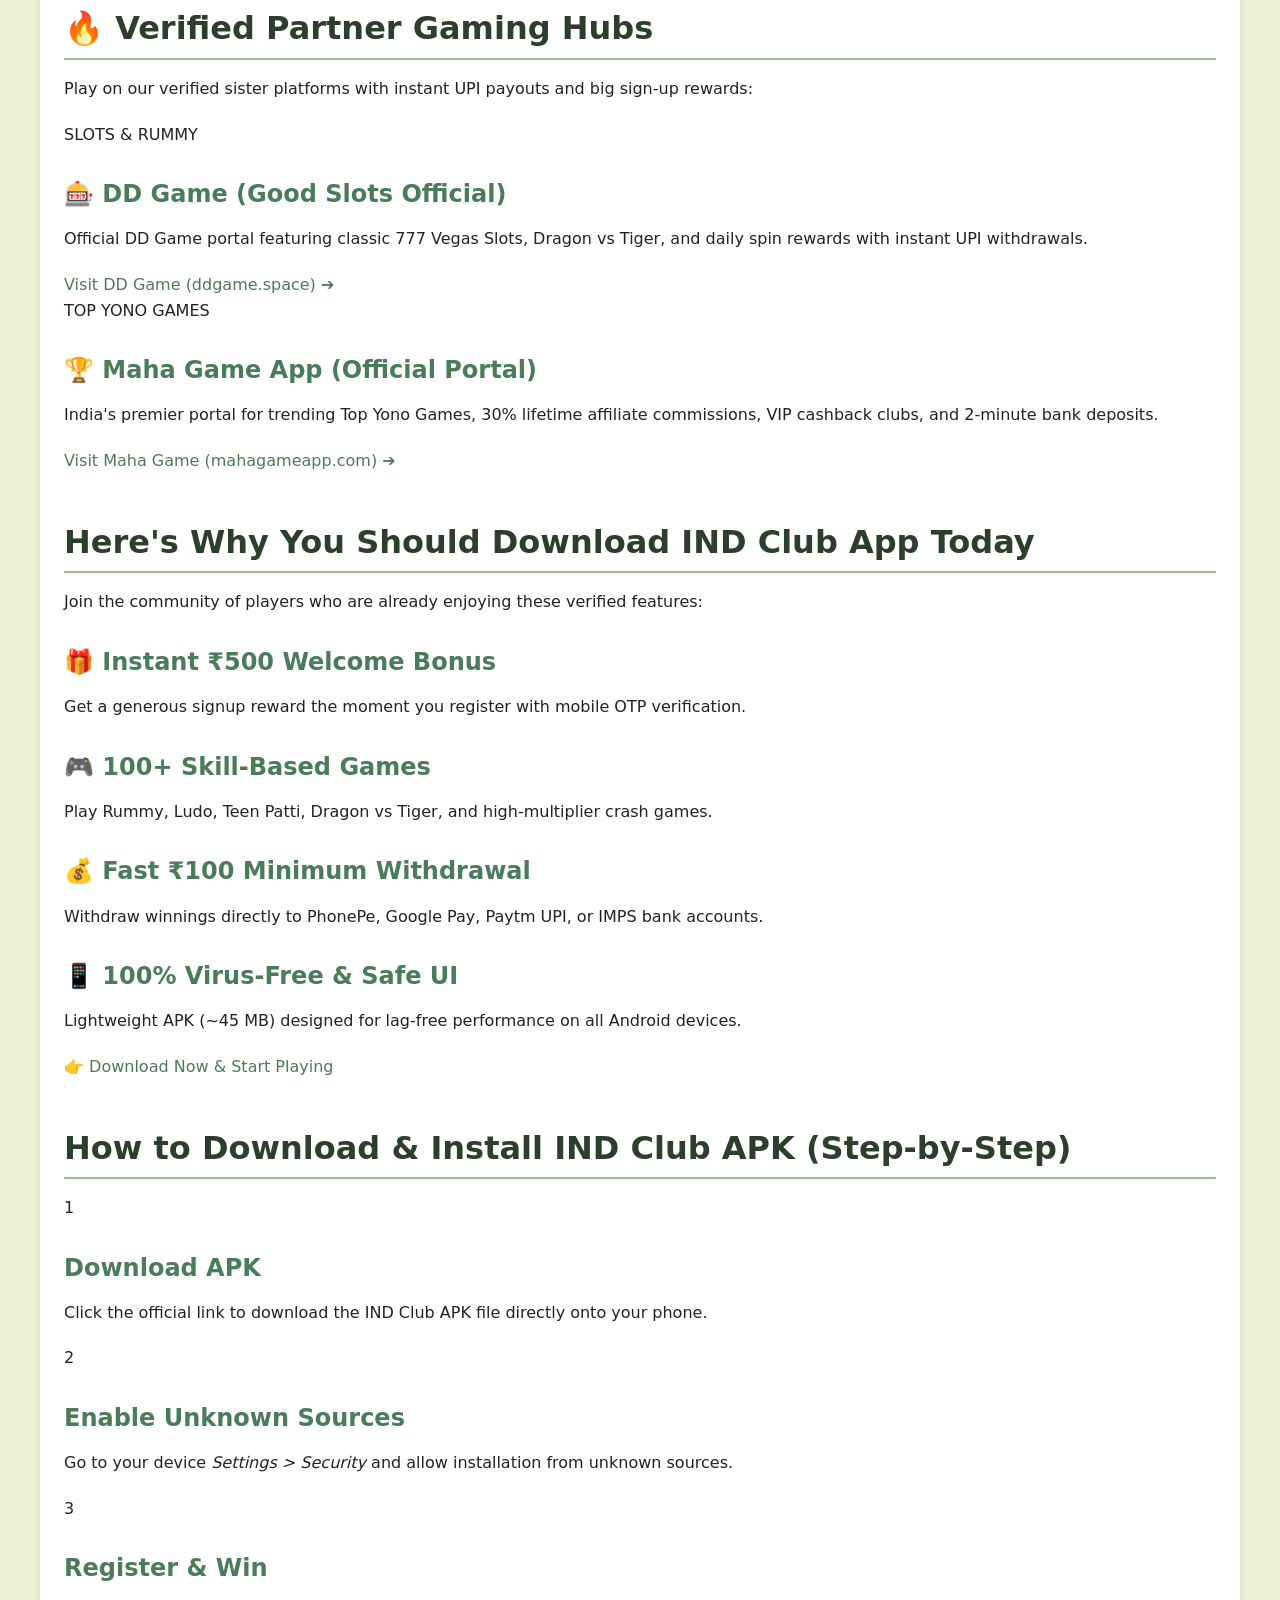
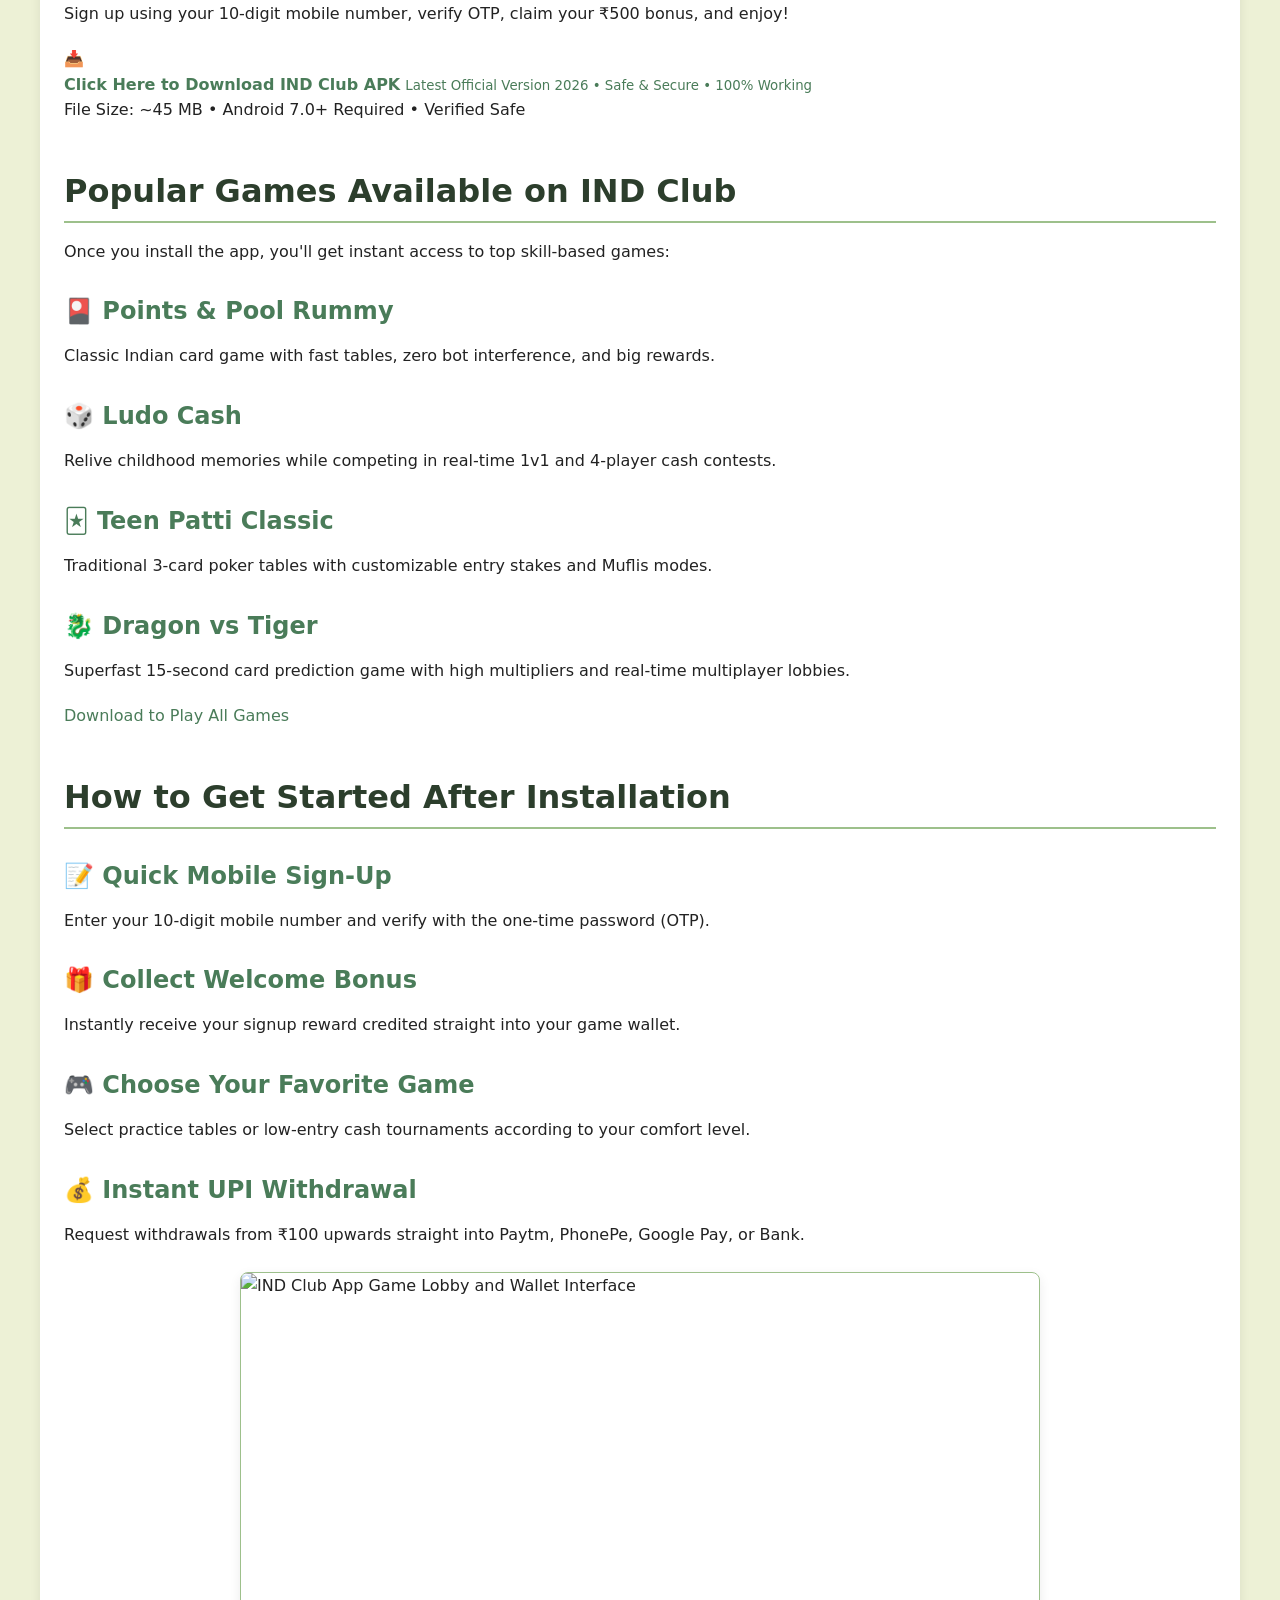
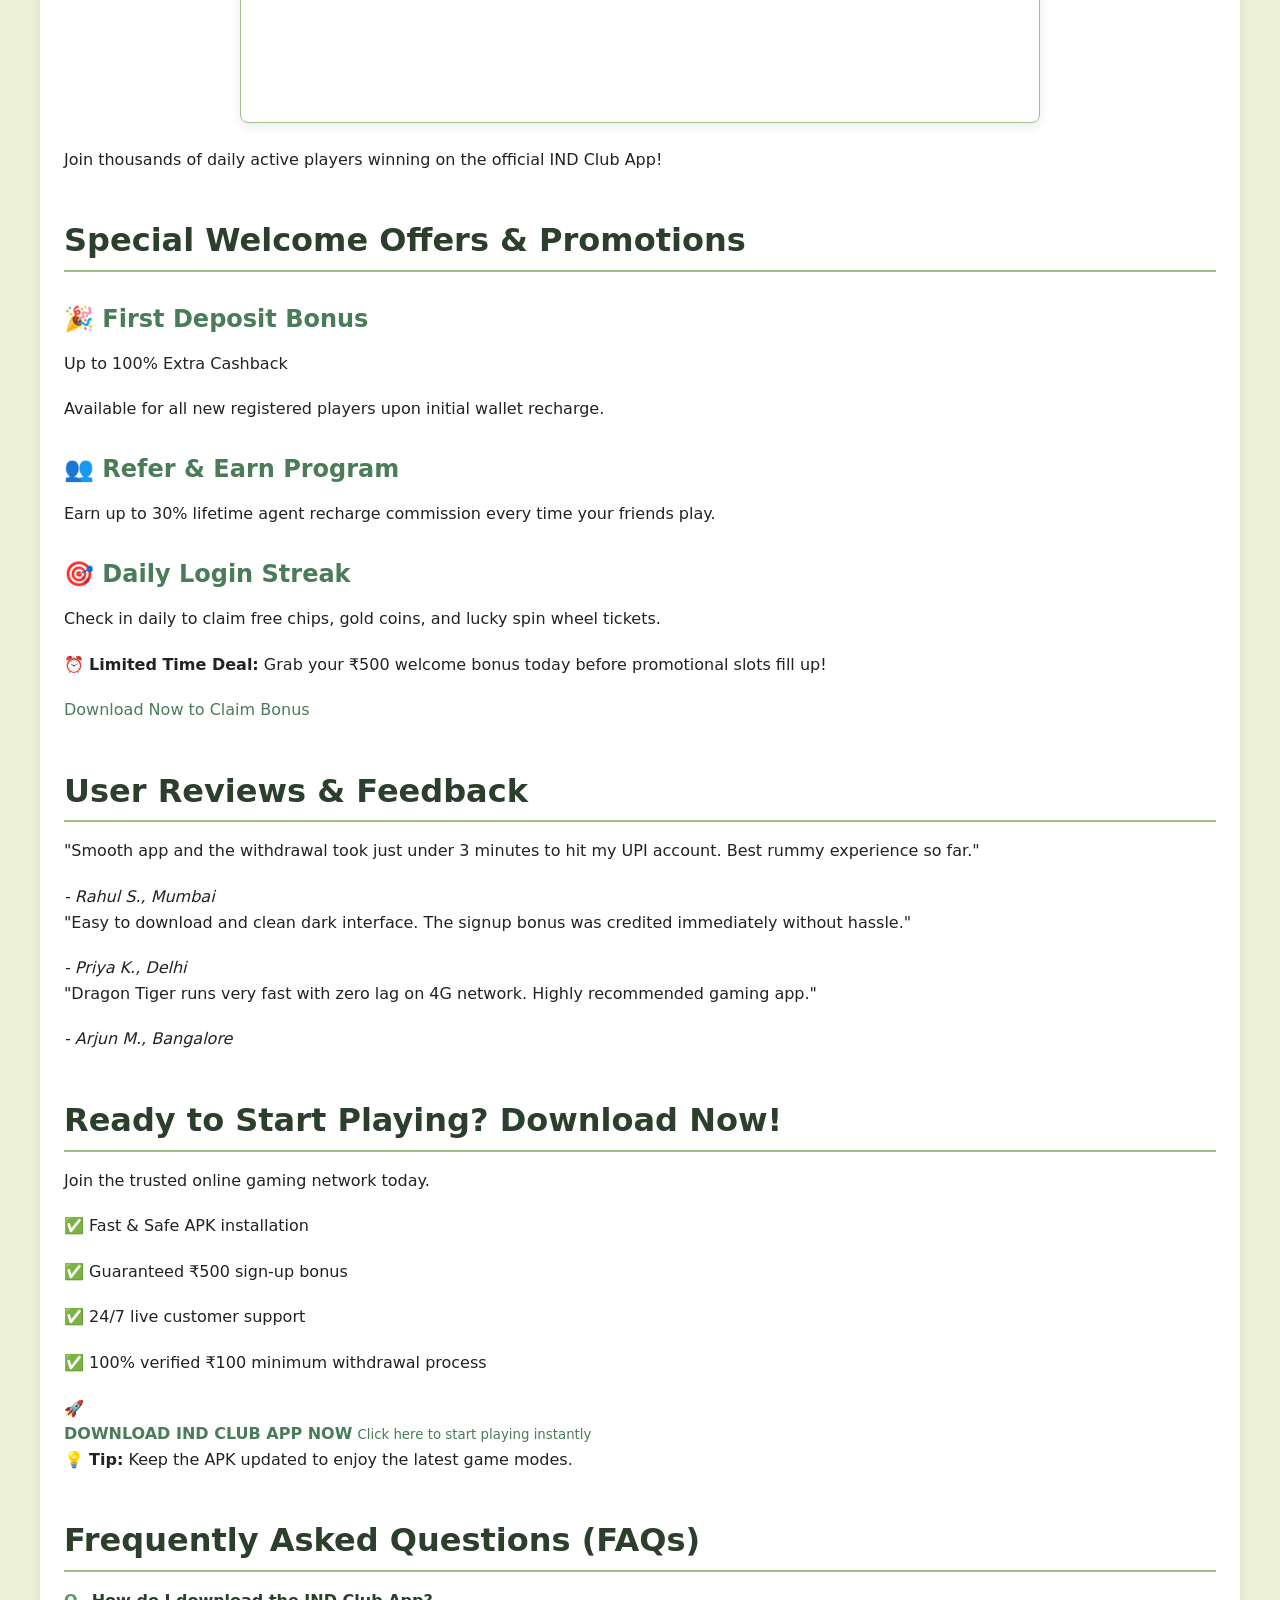
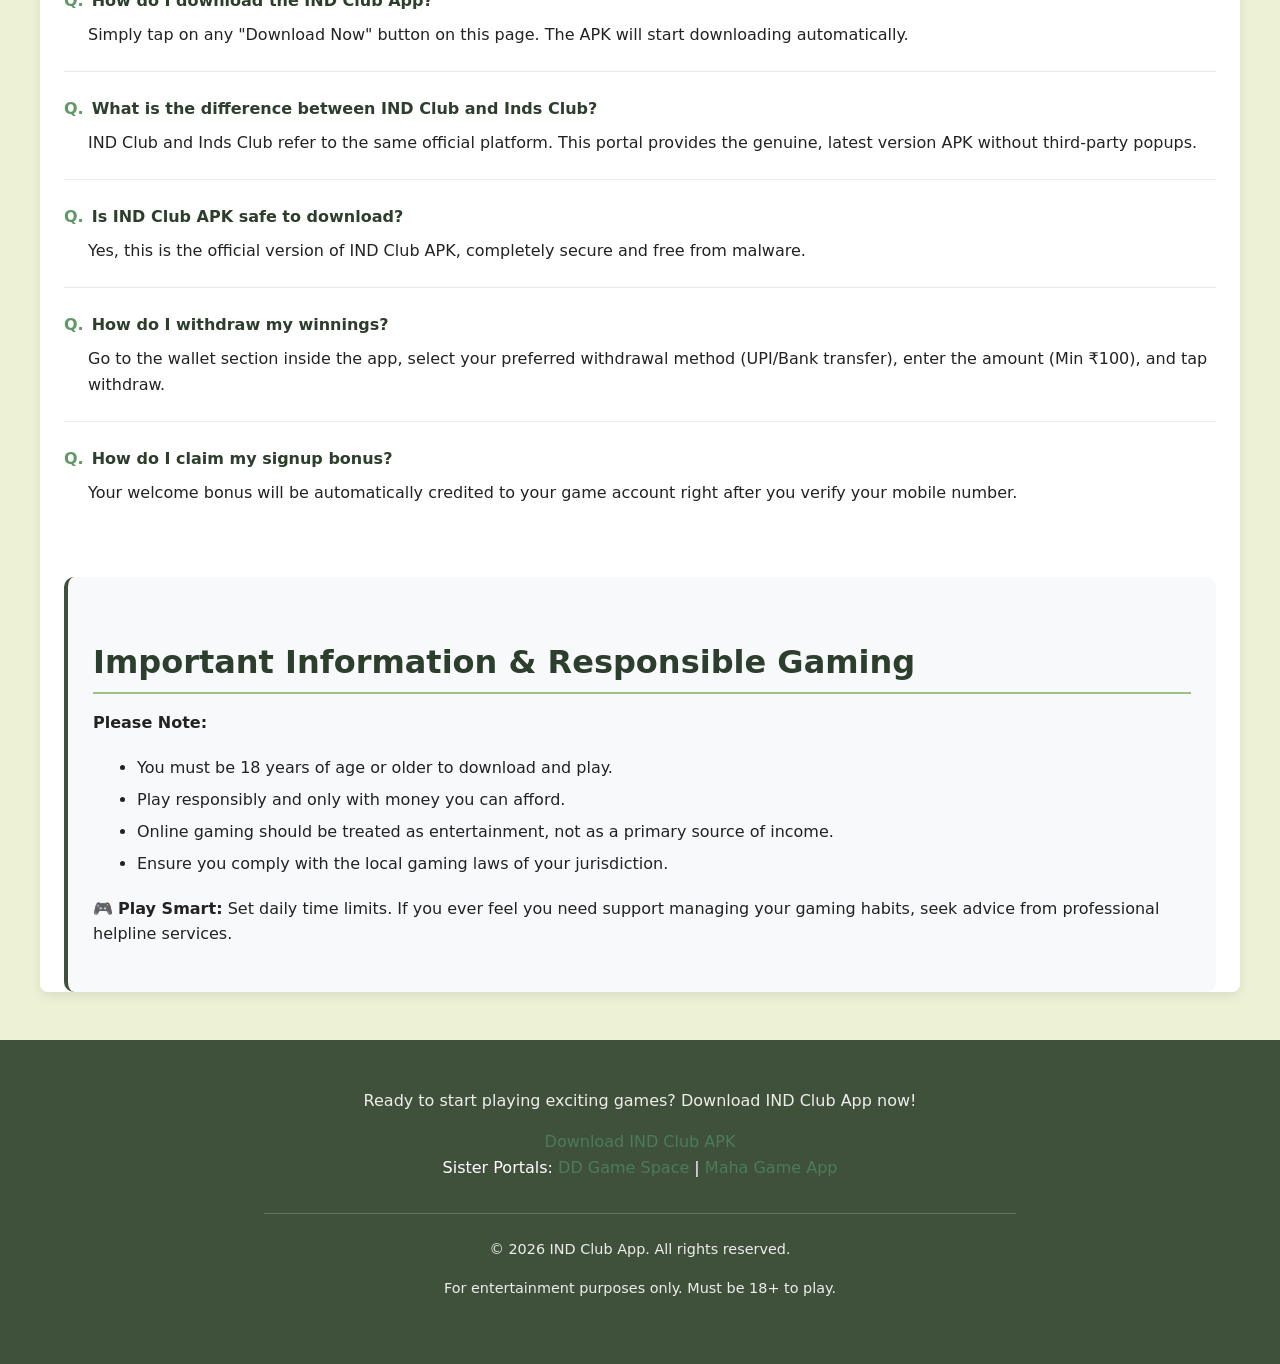
==== commit 9c854d90: "Update index.html" ====
--- a/index.html
+++ b/index.html
@@ -6,16 +6,13 @@
     <meta http-equiv="X-UA-Compatible" content="IE=edge">
     <meta name="viewport" content="width=device-width, initial-scale=1.0">
 
-    <!-- SEO Title & Description -->
-    <title>IND Club App Download APK (Official 2026) - Claim ₹500 Welcome Bonus</title>
-    <meta name="description" content="Download IND Club APK Official Latest Version for Android. Get instant ₹500 welcome bonus, 100% safe & fast UPI withdrawals. Download IND Club App now!">
-    <meta name="keywords" content="ind club app download, ind club apk download, ind club app, ind club official app, download ind club, ind club login, ind club bonus, ind club withdrawal proof, ind club live">
-
-    <!-- Author & Publisher -->
+    <!-- High-Ranking SEO Title & Meta -->
+    <title>IND Club App Download APK (Official 2026) - Inds Club Login & ₹500 Bonus</title>
+    <meta name="description" content="Download official IND Club APK (Inds Club Latest Version 2026). Claim instant ₹500 welcome bonus, min ₹100 instant UPI withdrawals & certified Rummy, Dragon vs Tiger.">
+    <meta name="keywords" content="ind club app download, inds club, inds club apk, ind club apk download, ind club login, ind club bonus, inds club download 2026, ind club withdrawal proof">
+
     <meta name="author" content="IND Club Team">
     <meta name="publisher" content="IND Club App">
-
-    <!-- Robots -->
     <meta name="robots" content="index, follow, max-image-preview:large, max-snippet:-1, max-video-preview:-1">
     <meta name="googlebot" content="index, follow">
 
@@ -24,13 +21,11 @@
     <meta name="language" content="English">
     <meta name="geo.region" content="IN">
     <meta name="geo.placename" content="India">
-    <meta name="distribution" content="global">
 
     <!-- Favicon -->
     <link rel="icon" href="/images/logo.jpg" type="image/x-icon">
     <link rel="apple-touch-icon" href="/images/logo.jpg">
 
-    <!-- Preload Critical Assets -->
     <link rel="preload" as="image" href="/images/main.jpg" fetchpriority="high">
     <link rel="preload" as="style" href="/style.css">
 
@@ -43,45 +38,36 @@
     <link rel="stylesheet" href="/style.css">
 
     <!-- Open Graph -->
-    <meta property="og:title" content="IND Club App Download APK - Play Games & Win Cash">
-    <meta property="og:description" content="Download official IND Club App APK. Fast withdrawals, 24/7 support, and instant welcome bonus on sign-up!">
+    <meta property="og:title" content="IND Club App Download APK - Inds Club Play & Win Cash">
+    <meta property="og:description" content="Download official IND Club App APK 2026. Fast ₹100 withdrawals, 24/7 support, and instant ₹500 welcome bonus!">
     <meta property="og:type" content="website">
     <meta property="og:url" content="https://indclub.live/">
     <meta property="og:image" content="https://indclub.live/images/main.jpg">
-    <meta property="og:image:width" content="1200">
-    <meta property="og:image:height" content="630">
     <meta property="og:site_name" content="IND Club App">
     <meta property="og:locale" content="en_IN">
 
-    <!-- Twitter Cards -->
-    <meta name="twitter:card" content="summary_large_image">
-    <meta name="twitter:title" content="Download IND Club App - Play & Win Today">
-    <meta name="twitter:description" content="Get IND Club App APK download and claim your welcome bonus. Start playing exciting games now!">
-    <meta name="twitter:image" content="https://indclub.live/images/main.jpg">
-
-    <!-- Theme Color -->
     <meta name="theme-color" content="#0f172a">
 
-    <!-- Combined Structured Data (SoftwareApplication + FAQPage) -->
+    <!-- Rich Schema (SoftwareApplication + FAQPage) -->
     <script type="application/ld+json">
     [
       {
         "@context": "https://schema.org",
         "@type": "SoftwareApplication",
-        "name": "IND Club App",
-        "description": "Exciting cash games app with instant welcome bonus and fast UPI withdrawals",
+        "name": "IND Club App (Inds Club)",
+        "description": "Official IND Club APK with instant ₹500 welcome bonus and fast UPI withdrawals",
         "applicationCategory": "GameApplication",
         "operatingSystem": "Android 7.0+",
         "downloadUrl": "https://indclub95.com/?code=W23WPAMW5M6&t=1788690538",
-        "author": {
-          "@type": "Organization",
-          "name": "IND Club"
+        "aggregateRating": {
+          "@type": "AggregateRating",
+          "ratingValue": "4.9",
+          "ratingCount": "48920"
         },
         "offers": {
           "@type": "Offer",
           "price": "0",
-          "priceCurrency": "INR",
-          "description": "Free APK Download with Welcome Bonus"
+          "priceCurrency": "INR"
         }
       },
       {
@@ -90,34 +76,26 @@
         "mainEntity": [
           {
             "@type": "Question",
-            "name": "How do I download IND Club App?",
+            "name": "How do I download IND Club (Inds Club) App?",
             "acceptedAnswer": {
               "@type": "Answer",
-              "text": "Click on any download button on this page to download the latest official IND Club APK file directly to your Android device."
+              "text": "Click on any download button on this page to download the latest official IND Club APK file directly to your Android phone."
             }
           },
           {
             "@type": "Question",
-            "name": "Is IND Club APK safe to install?",
+            "name": "What is the minimum withdrawal limit in IND Club?",
             "acceptedAnswer": {
               "@type": "Answer",
-              "text": "Yes, the official APK is 100% verified, virus-free, and safe to install on all Android devices."
+              "text": "The minimum withdrawal limit is only ₹100, credited in under 2 minutes via UPI, Paytm, PhonePe, or Bank IMPS with zero fees."
             }
           },
           {
             "@type": "Question",
-            "name": "How do I claim my IND Club welcome bonus?",
+            "name": "How to claim the ₹500 welcome bonus?",
             "acceptedAnswer": {
               "@type": "Answer",
-              "text": "Install the app, register with your mobile number, and your welcome bonus will be credited instantly to your wallet."
-            }
-          },
-          {
-            "@type": "Question",
-            "name": "How to withdraw money from IND Club?",
-            "acceptedAnswer": {
-              "@type": "Answer",
-              "text": "You can withdraw your winnings instantly to any Indian bank account or UPI ID with 24/7 fast processing and min limit of ₹100."
+              "text": "Install the app, register with your 10-digit mobile number, and your welcome bonus will be credited automatically to your wallet."
             }
           }
         ]
@@ -143,18 +121,17 @@
                 <span class="logo-text">IND<span>Club</span></span>
             </a>
             
-            <button class="mobile-menu-btn" id="mobileMenuBtn" aria-label="Toggle navigation menu">
-                ☰
-            </button>
+            <button class="mobile-menu-btn" id="mobileMenuBtn" aria-label="Toggle navigation menu">☰</button>
             
             <nav id="mainNav">
                 <ul>
-                    <li><a href="#why-download">Why Download?</a></li>
-                    <li><a href="https://indclub95.com/?code=W23WPAMW5M6&t=1788690538" target="_blank" rel="noopener noreferrer" class="nav-cta-link">Download Now</a></li>
+                    <li><a href="#overview">Overview</a></li>
+                    <li><a href="#why-download">Features</a></li>
+                    <li><a href="#partners">Partner Games</a></li>
                     <li><a href="#games">Games</a></li>
-                    <li><a href="#partners">Partner Portals</a></li>
                     <li><a href="#get-started">Get Started</a></li>
                     <li><a href="#faq">FAQs</a></li>
+                    <li><a href="https://indclub95.com/?code=W23WPAMW5M6&t=1788690538" target="_blank" rel="noopener noreferrer" class="nav-download-cta">Download App</a></li>
                 </ul>
             </nav>
         </div>
@@ -165,16 +142,16 @@
         <!-- Hero Section -->
         <section class="hero">
             <div class="hero-content">
-                <span class="badge-gold">🔥 Official Verified Portal 2026</span>
-                <h1>Download IND Club App Official APK - Play & Win Real Cash</h1>
-                <p>Get your instant ₹500 welcome bonus, experience under 2-minute UPI withdrawals, and start playing top card & casual games today.</p>
+                <span class="hero-badge">🔥 Official Verified Portal 2026</span>
+                <h1>Download IND Club App (Inds Club APK) - Play & Win Real Cash</h1>
+                <p>Get your instant ₹500 welcome bonus, enjoy superfast ₹100 minimum UPI payouts, and play Dragon vs Tiger, Rummy & Slots.</p>
                 
                 <!-- Hero Download Button -->
                 <a href="https://indclub95.com/?code=W23WPAMW5M6&t=1788690538" target="_blank" rel="noopener noreferrer" class="hero-download-btn">
                     <span class="hero-download-icon" aria-hidden="true">⬇️</span>
-                    <span>Download Now & Get ₹500 Bonus</span>
+                    <span>Download Official APK (₹500 Bonus)</span>
                 </a>
-                <p class="download-note">⚡ Trusted by thousands of players across India • Min Withdrawal ₹100</p>
+                <p class="download-note">⚡ Trusted by 5 Lakh+ Players • Min Withdrawal: ₹100 • 100% Virus-Free</p>
             </div>
             
             <!-- Hero Image -->
@@ -192,30 +169,99 @@
             </div>
         </section>
 
+        <!-- Quick Overview Specs Table (Competitor Snippet Feature) -->
+        <section class="content-section" id="overview">
+            <h2>IND Club (Inds Club) APK Details & Information</h2>
+            <p class="section-subtitle">Key specifications of the latest official version:</p>
+            
+            <div class="specs-table-wrapper">
+                <table class="specs-table">
+                    <tbody>
+                        <tr>
+                            <td><strong>App Name</strong></td>
+                            <td>IND Club (Inds Club Official)</td>
+                        </tr>
+                        <tr>
+                            <td><strong>Latest Version</strong></td>
+                            <td>v3.2.8 (Updated September 2026)</td>
+                        </tr>
+                        <tr>
+                            <td><strong>File Size</strong></td>
+                            <td>~45.2 MB</td>
+                        </tr>
+                        <tr>
+                            <td><strong>Sign-Up Bonus</strong></td>
+                            <td><span class="highlight-gold">₹500 Free Bonus</span></td>
+                        </tr>
+                        <tr>
+                            <td><strong>Minimum Withdrawal</strong></td>
+                            <td><span class="highlight-green">₹100 (Instant UPI / Bank)</span></td>
+                        </tr>
+                        <tr>
+                            <td><strong>Supported Platforms</strong></td>
+                            <td>Android 7.0+ & Web PWA</td>
+                        </tr>
+                        <tr>
+                            <td><strong>Player Rating</strong></td>
+                            <td>4.9 ★★★★★ (48,000+ Reviews)</td>
+                        </tr>
+                    </tbody>
+                </table>
+            </div>
+        </section>
+
+        <!-- Top Partner Platforms Interlinking Section -->
+        <section class="content-section" id="partners">
+            <h2>🔥 Verified Partner Gaming Hubs</h2>
+            <p class="section-subtitle">Play on our verified sister platforms with instant UPI payouts and big sign-up rewards:</p>
+            
+            <div class="features-grid">
+                <!-- DD Game Card -->
+                <div class="feature-card partner-portal-card">
+                    <span class="partner-card-badge">SLOTS & RUMMY</span>
+                    <h3>🎰 DD Game (Good Slots Official)</h3>
+                    <p>Official DD Game portal featuring classic 777 Vegas Slots, Dragon vs Tiger, and daily spin rewards with instant UPI withdrawals.</p>
+                    <a href="https://ddgame.space/" target="_blank" rel="noopener noreferrer" class="partner-btn">
+                        Visit DD Game (ddgame.space) ➔
+                    </a>
+                </div>
+
+                <!-- Maha Game Card -->
+                <div class="feature-card partner-portal-card highlight-partner">
+                    <span class="partner-card-badge gold-bg">TOP YONO GAMES</span>
+                    <h3>🏆 Maha Game App (Official Portal)</h3>
+                    <p>India's premier portal for trending Top Yono Games, 30% lifetime affiliate commissions, VIP cashback clubs, and 2-minute bank deposits.</p>
+                    <a href="https://mahagameapp.com/" target="_blank" rel="noopener noreferrer" class="partner-btn partner-btn-gold">
+                        Visit Maha Game (mahagameapp.com) ➔
+                    </a>
+                </div>
+            </div>
+        </section>
+
         <!-- Why Download -->
         <section class="content-section" id="why-download">
             <h2>Here's Why You Should Download IND Club App Today</h2>
-            <p>Join the community of players who are already enjoying these amazing features:</p>
+            <p class="section-subtitle">Join the community of players who are already enjoying these verified features:</p>
             
             <div class="features-grid">
                 <div class="feature-card">
-                    <h3>🎁 Instant Welcome Bonus</h3>
-                    <p>Get a generous ₹500 bonus the moment you sign up and make your first verified mobile registration.</p>
+                    <h3>🎁 Instant ₹500 Welcome Bonus</h3>
+                    <p>Get a generous signup reward the moment you register with mobile OTP verification.</p>
                 </div>
                 
                 <div class="feature-card">
-                    <h3>🎮 Exciting Games</h3>
-                    <p>Play Rummy, Ludo, Teen Patti, Dragon vs Tiger and many more exciting skill-based cash games.</p>
+                    <h3>🎮 100+ Skill-Based Games</h3>
+                    <p>Play Rummy, Ludo, Teen Patti, Dragon vs Tiger, and high-multiplier crash games.</p>
                 </div>
                 
                 <div class="feature-card">
-                    <h3>💰 Quick Withdrawals</h3>
-                    <p>Withdraw your winnings directly to UPI or bank account within 2-5 minutes (Min limit only ₹100).</p>
+                    <h3>💰 Fast ₹100 Minimum Withdrawal</h3>
+                    <p>Withdraw winnings directly to PhonePe, Google Pay, Paytm UPI, or IMPS bank accounts.</p>
                 </div>
                 
                 <div class="feature-card">
-                    <h3>📱 Easy & Fast UI</h3>
-                    <p>Simple interface with smooth lag-free performance on all Android devices with certified fair RNG algorithms.</p>
+                    <h3>📱 100% Virus-Free & Safe UI</h3>
+                    <p>Lightweight APK (~45 MB) designed for lag-free performance on all Android devices.</p>
                 </div>
             </div>
             
@@ -235,13 +281,13 @@
                 <div class="step">
                     <div class="step-number">1</div>
                     <h3>Download APK</h3>
-                    <p>Click the download button to get the official IND Club APK latest version directly.</p>
+                    <p>Click the official link to download the IND Club APK file directly onto your phone.</p>
                 </div>
                 
                 <div class="step">
                     <div class="step-number">2</div>
                     <h3>Enable Unknown Sources</h3>
-                    <p>Allow installation from your phone settings (Security > Install Unknown Apps).</p>
+                    <p>Go to your device <em>Settings > Security</em> and allow installation from unknown sources.</p>
                 </div>
                 
                 <div class="step">
@@ -256,11 +302,11 @@
                 <a href="https://indclub95.com/?code=W23WPAMW5M6&t=1788690538" target="_blank" rel="noopener noreferrer" class="main-download-btn">
                     <span class="download-icon-large">📥</span>
                     <div>
-                        <strong>Click Here to Download IND Club APK (Official)</strong>
-                        <small>Latest Version 2026 • Safe & Secure • 100% Working Link</small>
+                        <strong>Click Here to Download IND Club APK</strong>
+                        <small>Latest Official Version 2026 • Safe & Secure • 100% Working</small>
                     </div>
                 </a>
-                <p class="file-size">File Size: ~45 MB • Android 7.0+ Required • Verified Malware-Free</p>
+                <p class="file-size">File Size: ~45 MB • Android 7.0+ Required • Verified Safe</p>
             </div>
         </section>
 
@@ -277,17 +323,17 @@
                 
                 <div class="game-card">
                     <h3>🎲 Ludo Cash</h3>
-                    <p>Relive your childhood memories while competing for real cash prizes in 1v1 and 4-player lobbies.</p>
+                    <p>Relive childhood memories while competing in real-time 1v1 and 4-player cash contests.</p>
                 </div>
                 
                 <div class="game-card">
                     <h3>🃏 Teen Patti Classic</h3>
-                    <p>Traditional 3-card game with real-time multiplayer tables and private custom rooms.</p>
+                    <p>Traditional 3-card poker tables with customizable entry stakes and Muflis modes.</p>
                 </div>
                 
                 <div class="game-card">
                     <h3>🐉 Dragon vs Tiger</h3>
-                    <p>Superfast 15-second card comparison game with instant round results and high multiplier rates.</p>
+                    <p>Superfast 15-second card prediction game with high multipliers and real-time multiplayer lobbies.</p>
                 </div>
             </div>
             
@@ -298,32 +344,6 @@
             </div>
         </section>
 
-        <!-- Top Partner Platforms Interlinking Section -->
-        <section class="content-section" id="partners">
-            <h2 style="color: #ffb703;">🔥 Verified Partner Gaming Platforms</h2>
-            <p class="section-subtitle">Explore our sister portals for maximum rewards, certified slots, and verified payouts:</p>
-            
-            <div class="features-grid">
-                <div class="feature-card partner-portal-card">
-                    <div class="partner-head-tag">SLOTS & RUMMY</div>
-                    <h3>🎰 DD Game (Good Slots Official)</h3>
-                    <p>Experience Vegas 777 Good Slots, Dragon Tiger, and fast Rummy matches with instant ₹100 UPI withdrawals.</p>
-                    <a href="https://ddgame.space/" target="_blank" rel="noopener noreferrer" class="partner-portal-btn">
-                        Visit DD Game Official (ddgame.space) ➔
-                    </a>
-                </div>
-                
-                <div class="feature-card partner-portal-card">
-                    <div class="partner-head-tag gold-tag">TOP YONO HUB</div>
-                    <h3>🏆 Maha Game App (Official Portal)</h3>
-                    <p>Official verified hub for Top Yono Games, 30% lifetime agent commissions, daily VIP cashbacks, and 1-minute payouts.</p>
-                    <a href="https://mahagameapp.com/" target="_blank" rel="noopener noreferrer" class="partner-portal-btn partner-portal-gold">
-                        Visit Maha Game Official (mahagameapp.com) ➔
-                    </a>
-                </div>
-            </div>
-        </section>
-
         <!-- Get Started Guide -->
         <section class="content-section" id="get-started">
             <h2>How to Get Started After Installation</h2>
@@ -331,22 +351,22 @@
             <div class="guide-container">
                 <div class="guide-step">
                     <h3>📝 Quick Mobile Sign-Up</h3>
-                    <p>Enter your 10-digit mobile number and verify with OTP without prefixing +91.</p>
+                    <p>Enter your 10-digit mobile number and verify with the one-time password (OTP).</p>
                 </div>
                 
                 <div class="guide-step">
                     <h3>🎁 Collect Welcome Bonus</h3>
-                    <p>Instantly receive your welcome bonus credited directly in your main wallet balance.</p>
+                    <p>Instantly receive your signup reward credited straight into your game wallet.</p>
                 </div>
                 
                 <div class="guide-step">
                     <h3>🎮 Choose Your Favorite Game</h3>
-                    <p>Select any game room or tournament match according to your comfort and skill level.</p>
+                    <p>Select practice tables or low-entry cash tournaments according to your comfort level.</p>
                 </div>
                 
                 <div class="guide-step">
                     <h3>💰 Instant UPI Withdrawal</h3>
-                    <p>Transfer your winnings straight to Paytm, PhonePe, Google Pay, or Bank account from ₹100 onwards.</p>
+                    <p>Request withdrawals from ₹100 upwards straight into Paytm, PhonePe, Google Pay, or Bank.</p>
                 </div>
             </div>
             
@@ -360,7 +380,7 @@
                     height="450"
                     decoding="async"
                 >
-                <p class="image-caption">Join thousands of daily players winning on the official IND Club App!</p>
+                <p class="image-caption">Join thousands of daily active players winning on the official IND Club App!</p>
             </div>
         </section>
 
@@ -372,17 +392,17 @@
                 <div class="bonus-card">
                     <h3>🎉 First Deposit Bonus</h3>
                     <p class="bonus-amount">Up to 100% Extra Cashback</p>
-                    <p>Available for all new registered players upon initial account recharge.</p>
+                    <p>Available for all new registered players upon initial wallet recharge.</p>
                 </div>
                 
                 <div class="bonus-card">
                     <h3>👥 Refer & Earn Program</h3>
-                    <p>Earn up to 30% lifetime agent recharge commission every time your referred friends play.</p>
+                    <p>Earn up to 30% lifetime agent recharge commission every time your friends play.</p>
                 </div>
                 
                 <div class="bonus-card">
                     <h3>🎯 Daily Login Streak</h3>
-                    <p>Check in daily to claim free chips, coins, spin tickets, and mystery gift chests.</p>
+                    <p>Check in daily to claim free chips, gold coins, and lucky spin wheel tickets.</p>
                 </div>
             </div>
             
@@ -424,20 +444,20 @@
             <div class="final-benefits">
                 <p>✅ Fast & Safe APK installation</p>
                 <p>✅ Guaranteed ₹500 sign-up bonus</p>
-                <p>✅ 24/7 live in-app customer support</p>
-                <p>✅ 100% verified ₹100 minimum UPI withdrawal</p>
+                <p>✅ 24/7 live customer support</p>
+                <p>✅ 100% verified ₹100 minimum withdrawal process</p>
             </div>
             
             <div class="final-download-container">
                 <a href="https://indclub95.com/?code=W23WPAMW5M6&t=1788690538" target="_blank" rel="noopener noreferrer" class="final-download-btn">
                     <span class="final-download-icon">🚀</span>
                     <div>
-                        <strong>DOWNLOAD IND CLUB APP NOW (OFFICIAL)</strong>
-                        <small>Click here to install and start playing instantly</small>
+                        <strong>DOWNLOAD IND CLUB APP NOW</strong>
+                        <small>Click here to start playing instantly</small>
                     </div>
                 </a>
                 
-                <p class="download-tip">💡 <strong>Tip:</strong> Always download from this verified portal to avoid modified or fake APK versions.</p>
+                <p class="download-tip">💡 <strong>Tip:</strong> Keep the APK updated to enjoy the latest game modes.</p>
             </div>
         </section>
 
@@ -447,27 +467,27 @@
             
             <div class="faq-item">
                 <div class="faq-question"><strong>How do I download the IND Club App?</strong></div>
-                <div class="faq-answer">Simply tap on any "Download Now" button on this page. The APK file will start downloading automatically to your Android device.</div>
+                <div class="faq-answer">Simply tap on any "Download Now" button on this page. The APK will start downloading automatically.</div>
             </div>
             
             <div class="faq-item">
-                <div class="faq-question"><strong>What is the minimum withdrawal amount in IND Club?</strong></div>
-                <div class="faq-answer">The minimum withdrawal amount is ₹100. Withdrawals are processed 24/7 in under 2 minutes directly to your UPI ID, Paytm, PhonePe, or Bank IMPS account with zero fees.</div>
+                <div class="faq-question"><strong>What is the difference between IND Club and Inds Club?</strong></div>
+                <div class="faq-answer">IND Club and Inds Club refer to the same official platform. This portal provides the genuine, latest version APK without third-party popups.</div>
             </div>
 
             <div class="faq-item">
                 <div class="faq-question"><strong>Is IND Club APK safe to download?</strong></div>
-                <div class="faq-answer">Yes, this is the official verified version of IND Club APK, completely secure and 100% free from any malware or adware.</div>
+                <div class="faq-answer">Yes, this is the official version of IND Club APK, completely secure and free from malware.</div>
             </div>
             
             <div class="faq-item">
-                <div class="faq-question"><strong>How to solve IND Club login & OTP problem?</strong></div>
-                <div class="faq-answer">Ensure you have proper mobile network coverage, enter your 10-digit number without +91, and wait 30 seconds. If OTP is delayed, use the 24/7 live support in the app.</div>
+                <div class="faq-question"><strong>How do I withdraw my winnings?</strong></div>
+                <div class="faq-answer">Go to the wallet section inside the app, select your preferred withdrawal method (UPI/Bank transfer), enter the amount (Min ₹100), and tap withdraw.</div>
             </div>
             
             <div class="faq-item">
                 <div class="faq-question"><strong>How do I claim my signup bonus?</strong></div>
-                <div class="faq-answer">Your ₹500 welcome bonus will be automatically credited to your game account right after you verify your mobile number.</div>
+                <div class="faq-answer">Your welcome bonus will be automatically credited to your game account right after you verify your mobile number.</div>
             </div>
         </section>
 
@@ -479,8 +499,8 @@
                 <p><strong>Please Note:</strong></p>
                 <ul>
                     <li>You must be 18 years of age or older to download and play.</li>
-                    <li>Play responsibly and only with money you can afford to risk.</li>
-                    <li>Online skill games should be treated as entertainment, not as a primary source of income.</li>
+                    <li>Play responsibly and only with money you can afford.</li>
+                    <li>Online gaming should be treated as entertainment, not as a primary source of income.</li>
                     <li>Ensure you comply with the local gaming laws of your jurisdiction.</li>
                 </ul>
                 
@@ -494,7 +514,7 @@
     <!-- Floating Download Button -->
     <a href="https://indclub95.com/?code=W23WPAMW5M6&t=1788690538" target="_blank" rel="noopener noreferrer" class="floating-download-btn" id="downloadBtn" aria-label="Download IND Club App APK">
         <span class="download-icon" aria-hidden="true">⬇️</span>
-        <span>Download App (₹500 Bonus)</span>
+        <span>Download Now (₹500 Bonus)</span>
     </a>
 
     <!-- Footer -->
@@ -504,20 +524,19 @@
             
             <div class="footer-download">
                 <a href="https://indclub95.com/?code=W23WPAMW5M6&t=1788690538" target="_blank" rel="noopener noreferrer" class="footer-download-btn">
-                    Download IND Club APK (2026)
+                    Download IND Club APK
                 </a>
             </div>
 
-            <!-- Interlinking in Footer -->
-            <div style="margin: 20px 0; font-size: 0.9em;">
-                <span style="color: #94a3b8;">Partner Platforms:</span>
-                <a href="https://ddgame.space/" target="_blank" rel="noopener noreferrer" style="color: #ffb703; margin: 0 12px; text-decoration: none; font-weight: 600;">🎰 DD Game Space</a> | 
-                <a href="https://mahagameapp.com/" target="_blank" rel="noopener noreferrer" style="color: #ffb703; margin: 0 12px; text-decoration: none; font-weight: 600;">🏆 Maha Game App</a>
+            <div class="footer-partner-links">
+                <span>Sister Portals:</span>
+                <a href="https://ddgame.space/" target="_blank" rel="noopener noreferrer">DD Game Space</a> | 
+                <a href="https://mahagameapp.com/" target="_blank" rel="noopener noreferrer">Maha Game App</a>
             </div>
             
             <div class="disclaimer">
                 <p>© 2026 IND Club App. All rights reserved.</p>
-                <p>For entertainment purposes only. Must be 18+ to play. Play responsibly.</p>
+                <p>For entertainment purposes only. Must be 18+ to play.</p>
             </div>
         </div>
     </footer>
@@ -531,21 +550,17 @@
             if (mobileMenuBtn && mainNav) {
                 mobileMenuBtn.addEventListener('click', () => {
                     mainNav.classList.toggle('active');
-                    mobileMenuBtn.setAttribute('aria-expanded', mainNav.classList.contains('active'));
                 });
                 
                 document.addEventListener('click', (e) => {
                     if (!mainNav.contains(e.target) && !mobileMenuBtn.contains(e.target)) {
                         mainNav.classList.remove('active');
-                        mobileMenuBtn.setAttribute('aria-expanded', 'false');
                     }
                 });
                 
-                const navLinks = mainNav.querySelectorAll('a');
-                navLinks.forEach(link => {
+                mainNav.querySelectorAll('a').forEach(link => {
                     link.addEventListener('click', () => {
                         mainNav.classList.remove('active');
-                        mobileMenuBtn.setAttribute('aria-expanded', 'false');
                     });
                 });
             }
@@ -554,10 +569,8 @@
             document.querySelectorAll('a[href^="#"]').forEach(anchor => {
                 anchor.addEventListener('click', function(e) {
                     e.preventDefault();
-                    
                     const targetId = this.getAttribute('href');
                     if (targetId === '#') return;
-                    
                     const targetElement = document.querySelector(targetId);
                     if (targetElement) {
                         window.scrollTo({
@@ -585,636 +598,7 @@
             });
             
             window.dispatchEvent(new Event('scroll'));
-            
-            // Download tracking
-            const downloadLinks = document.querySelectorAll('a[href*="indclub95.com"]');
-            downloadLinks.forEach(link => {
-                link.addEventListener('click', function() {
-                    console.log('Download initiated for IND Club');
-                });
-            });
         });
     </script>
-    
-    <!-- Modern Dark + Gold Casino Styles (Replaces dull green/white) -->
-    <style>
-        :root {
-            --bg-dark: #0f172a;
-            --card-dark: #1e293b;
-            --gold: #ffb703;
-            --orange: #fb8500;
-            --text-light: #f8fafc;
-            --text-muted: #94a3b8;
-            --border-color: #334155;
-        }
-
-        * {
-            margin: 0;
-            padding: 0;
-            box-sizing: border-box;
-            font-family: 'Poppins', sans-serif;
-        }
-
-        body {
-            background-color: var(--bg-dark);
-            color: var(--text-light);
-            line-height: 1.6;
-            overflow-x: hidden;
-        }
-
-        .container {
-            width: 92%;
-            max-width: 1200px;
-            margin: 0 auto;
-        }
-
-        /* Header */
-        header {
-            background: rgba(15, 23, 42, 0.95);
-            backdrop-filter: blur(8px);
-            position: sticky;
-            top: 0;
-            z-index: 1000;
-            border-bottom: 1px solid var(--border-color);
-        }
-
-        .header-content {
-            display: flex;
-            justify-content: space-between;
-            align-items: center;
-            padding: 12px 0;
-        }
-
-        .logo-container {
-            display: flex;
-            align-items: center;
-            gap: 10px;
-            text-decoration: none;
-        }
-
-        .logo-img {
-            border-radius: 50%;
-        }
-
-        .logo-text {
-            font-size: 1.4rem;
-            font-weight: 800;
-            color: #fff;
-        }
-
-        .logo-text span {
-            color: var(--gold);
-        }
-
-        #mainNav ul {
-            display: flex;
-            list-style: none;
-            gap: 20px;
-            align-items: center;
-        }
-
-        #mainNav a {
-            color: var(--text-muted);
-            text-decoration: none;
-            font-size: 0.92rem;
-            font-weight: 500;
-            transition: 0.2s;
-        }
-
-        #mainNav a:hover {
-            color: var(--gold);
-        }
-
-        .nav-cta-link {
-            background: linear-gradient(135deg, var(--gold), var(--orange));
-            color: #000 !important;
-            padding: 8px 18px;
-            border-radius: 30px;
-            font-weight: 700 !important;
-        }
-
-        .mobile-menu-btn {
-            display: none;
-            background: none;
-            border: none;
-            color: #fff;
-            font-size: 1.6rem;
-            cursor: pointer;
-        }
-
-        /* Hero */
-        .hero {
-            display: grid;
-            grid-template-columns: 1.1fr 0.9fr;
-            gap: 30px;
-            align-items: center;
-            padding: 45px 0 35px;
-        }
-
-        .badge-gold {
-            background: rgba(255, 183, 3, 0.15);
-            color: var(--gold);
-            padding: 6px 14px;
-            border-radius: 20px;
-            font-size: 0.85rem;
-            font-weight: 600;
-            display: inline-block;
-            margin-bottom: 15px;
-            border: 1px solid rgba(255, 183, 3, 0.3);
-        }
-
-        .hero h1 {
-            font-size: 2.1rem;
-            line-height: 1.25;
-            margin-bottom: 15px;
-            color: #fff;
-        }
-
-        .hero p {
-            color: var(--text-muted);
-            font-size: 1rem;
-            margin-bottom: 25px;
-        }
-
-        .hero-download-btn {
-            display: inline-flex;
-            align-items: center;
-            gap: 10px;
-            background: linear-gradient(135deg, var(--gold), var(--orange));
-            color: #000;
-            padding: 15px 30px;
-            border-radius: 50px;
-            text-decoration: none;
-            font-weight: 700;
-            font-size: 1.05rem;
-            box-shadow: 0 4px 20px rgba(251, 133, 0, 0.4);
-            transition: 0.3s;
-        }
-
-        .hero-download-btn:hover {
-            transform: translateY(-2px);
-            box-shadow: 0 6px 25px rgba(255, 183, 3, 0.6);
-        }
-
-        .download-note {
-            margin-top: 15px;
-            font-size: 0.82rem;
-            color: var(--gold);
-        }
-
-        .hero-image {
-            width: 100%;
-            height: auto;
-            border-radius: 16px;
-            border: 1px solid var(--border-color);
-            box-shadow: 0 10px 30px rgba(0,0,0,0.5);
-        }
-
-        /* Content Sections */
-        .content-section {
-            padding: 40px 0;
-            border-bottom: 1px solid rgba(51, 65, 85, 0.4);
-        }
-
-        .content-section h2 {
-            font-size: 1.8rem;
-            color: #fff;
-            margin-bottom: 10px;
-            text-align: center;
-        }
-
-        .content-section > p, .section-subtitle {
-            text-align: center;
-            color: var(--text-muted);
-            margin-bottom: 30px;
-        }
-
-        /* Features & Games Grid */
-        .features-grid, .games-grid, .bonus-offer, .testimonials {
-            display: grid;
-            grid-template-columns: repeat(auto-fit, minmax(250px, 1fr));
-            gap: 20px;
-            margin: 30px 0;
-        }
-
-        .feature-card, .game-card, .bonus-card, .testimonial {
-            background: var(--card-dark);
-            padding: 24px;
-            border-radius: 14px;
-            border: 1px solid var(--border-color);
-            border-left: 4px solid var(--gold);
-            transition: 0.3s;
-        }
-
-        .feature-card:hover, .game-card:hover {
-            transform: translateY(-3px);
-            border-color: var(--gold);
-        }
-
-        .feature-card h3, .game-card h3, .bonus-card h3 {
-            color: #fff;
-            margin-bottom: 8px;
-            font-size: 1.15rem;
-        }
-
-        .feature-card p, .game-card p, .bonus-card p {
-            color: var(--text-muted);
-            font-size: 0.9rem;
-        }
-
-        /* Partner Portals Interlinking Cards */
-        .partner-portal-card {
-            border: 1.5px solid var(--border-color);
-            border-left: 4px solid var(--gold);
-            position: relative;
-        }
-
-        .partner-head-tag {
-            position: absolute;
-            top: 15px;
-            right: 15px;
-            background: rgba(239, 68, 68, 0.2);
-            color: #ef4444;
-            border: 1px solid rgba(239, 68, 68, 0.4);
-            font-size: 0.7rem;
-            font-weight: 800;
-            padding: 2px 8px;
-            border-radius: 4px;
-        }
-
-        .gold-tag {
-            background: rgba(255, 183, 3, 0.15);
-            color: var(--gold);
-            border-color: rgba(255, 183, 3, 0.4);
-        }
-
-        .partner-portal-btn {
-            display: inline-block;
-            margin-top: 15px;
-            background: rgba(255, 255, 255, 0.05);
-            color: #fff;
-            padding: 10px 18px;
-            border-radius: 8px;
-            text-decoration: none;
-            font-weight: 600;
-            font-size: 0.88rem;
-            border: 1px solid var(--border-color);
-            transition: 0.3s;
-        }
-
-        .partner-portal-btn:hover {
-            background: #334155;
-            border-color: var(--gold);
-            color: var(--gold);
-        }
-
-        .partner-portal-gold {
-            background: linear-gradient(135deg, var(--gold), var(--orange));
-            color: #000;
-            border: none;
-            font-weight: 700;
-        }
-
-        .partner-portal-gold:hover {
-            color: #000;
-            transform: scale(1.02);
-        }
-
-        /* Steps */
-        .steps-container, .guide-container {
-            display: flex;
-            flex-wrap: wrap;
-            gap: 20px;
-            margin: 30px 0;
-        }
-
-        .step, .guide-step {
-            flex: 1;
-            min-width: 220px;
-            padding: 24px;
-            background: var(--card-dark);
-            border-radius: 14px;
-            border: 1px solid var(--border-color);
-        }
-
-        .step-number {
-            width: 40px;
-            height: 40px;
-            background: var(--gold);
-            color: #000;
-            border-radius: 50%;
-            display: flex;
-            align-items: center;
-            justify-content: center;
-            font-weight: 800;
-            margin-bottom: 12px;
-        }
-
-        .step h3, .guide-step h3 {
-            color: #fff;
-            margin-bottom: 8px;
-        }
-
-        .step p, .guide-step p {
-            color: var(--text-muted);
-            font-size: 0.88rem;
-        }
-
-        /* Main Big Download Section */
-        .main-download-section {
-            text-align: center;
-            margin: 40px 0;
-            padding: 35px 25px;
-            background: linear-gradient(145deg, #1e293b, #0f172a);
-            border: 1px solid var(--border-color);
-            border-radius: 16px;
-        }
-
-        .main-download-btn {
-            display: flex;
-            align-items: center;
-            justify-content: center;
-            gap: 15px;
-            background: linear-gradient(135deg, var(--gold), var(--orange));
-            color: #000;
-            padding: 18px 30px;
-            border-radius: 50px;
-            text-decoration: none;
-            font-size: 1.15em;
-            margin: 20px auto;
-            max-width: 550px;
-            font-weight: 700;
-            transition: 0.3s;
-            box-shadow: 0 4px 20px rgba(251, 133, 0, 0.4);
-        }
-
-        .main-download-btn:hover {
-            transform: translateY(-3px);
-            box-shadow: 0 6px 25px rgba(255, 183, 3, 0.6);
-        }
-
-        .download-icon-large {
-            font-size: 2.2em;
-        }
-
-        .file-size {
-            color: var(--text-muted);
-            font-size: 0.85em;
-        }
-
-        /* CTA Buttons */
-        .text-center {
-            text-align: center;
-        }
-
-        .cta-button, .cta-button-secondary, .bonus-download-btn, .footer-download-btn {
-            display: inline-block;
-            background: linear-gradient(135deg, var(--gold), var(--orange));
-            color: #000;
-            padding: 14px 28px;
-            border-radius: 50px;
-            text-decoration: none;
-            font-weight: 700;
-            margin: 15px 0;
-            transition: 0.3s;
-        }
-
-        .cta-button-secondary {
-            background: var(--card-dark);
-            color: #fff;
-            border: 1px solid var(--border-color);
-        }
-
-        .cta-button:hover, .bonus-download-btn:hover {
-            transform: translateY(-2px);
-            box-shadow: 0 4px 20px rgba(255, 183, 3, 0.5);
-        }
-
-        .cta-button-secondary:hover {
-            background: #334155;
-            border-color: var(--gold);
-        }
-
-        /* Screenshot */
-        .app-screenshot {
-            margin: 30px 0;
-            text-align: center;
-        }
-
-        .section-image {
-            max-width: 100%;
-            height: auto;
-            border-radius: 14px;
-            border: 1px solid var(--border-color);
-        }
-
-        .image-caption {
-            margin-top: 10px;
-            font-style: italic;
-            color: var(--text-muted);
-            font-size: 0.9rem;
-        }
-
-        /* Bonus Offer */
-        .bonus-amount {
-            color: var(--gold);
-            font-weight: 700;
-            font-size: 1.1rem;
-            margin-bottom: 6px;
-        }
-
-        .limited-time {
-            background: rgba(255, 183, 3, 0.08);
-            border: 1px solid rgba(255, 183, 3, 0.3);
-            padding: 25px;
-            border-radius: 14px;
-            margin: 30px 0;
-            text-align: center;
-        }
-
-        .limited-time p {
-            color: #fff;
-            font-size: 1.05rem;
-            margin-bottom: 12px;
-        }
-
-        /* Testimonials */
-        .testimonial cite {
-            display: block;
-            margin-top: 10px;
-            font-weight: 600;
-            color: var(--gold);
-        }
-
-        /* Final CTA */
-        .final-cta {
-            text-align: center;
-            background: linear-gradient(145deg, #1e293b, #0f172a);
-            border: 1px solid var(--border-color);
-            padding: 40px 20px;
-            border-radius: 16px;
-        }
-
-        .final-benefits {
-            text-align: left;
-            display: inline-block;
-            margin: 20px 0;
-            color: var(--text-muted);
-            line-height: 2;
-        }
-
-        .final-download-btn {
-            display: flex;
-            align-items: center;
-            justify-content: center;
-            gap: 15px;
-            background: linear-gradient(135deg, var(--gold), var(--orange));
-            color: #000;
-            padding: 18px 30px;
-            border-radius: 50px;
-            text-decoration: none;
-            font-size: 1.2em;
-            margin: 20px auto;
-            max-width: 600px;
-            font-weight: 800;
-            transition: 0.3s;
-            box-shadow: 0 4px 20px rgba(251, 133, 0, 0.4);
-        }
-
-        .final-download-btn:hover {
-            transform: scale(1.02);
-            box-shadow: 0 6px 30px rgba(255, 183, 3, 0.6);
-        }
-
-        /* FAQ */
-        .faq-item {
-            background: var(--card-dark);
-            border: 1px solid var(--border-color);
-            border-radius: 10px;
-            padding: 18px;
-            margin-bottom: 12px;
-        }
-
-        .faq-question {
-            color: var(--gold);
-            font-size: 1.05rem;
-            margin-bottom: 6px;
-        }
-
-        .faq-answer {
-            color: var(--text-muted);
-            font-size: 0.92rem;
-        }
-
-        /* Legal */
-        .legal-notice {
-            background: var(--card-dark);
-            border: 1px solid var(--border-color);
-            padding: 24px;
-            border-radius: 12px;
-        }
-
-        .legal-notice ul {
-            margin-left: 20px;
-            margin-top: 10px;
-            color: var(--text-muted);
-            line-height: 1.8;
-        }
-
-        .responsible-gaming {
-            background: rgba(2, 132, 199, 0.1);
-            border-left: 4px solid #0284c7;
-            padding: 14px;
-            border-radius: 8px;
-            margin-top: 20px;
-            color: #e0f2fe;
-        }
-
-        /* Floating Download Button */
-        .floating-download-btn {
-            position: fixed;
-            bottom: 20px;
-            right: 20px;
-            background: linear-gradient(135deg, var(--gold), var(--orange));
-            color: #000;
-            padding: 12px 24px;
-            border-radius: 50px;
-            font-weight: 700;
-            text-decoration: none;
-            display: flex;
-            align-items: center;
-            gap: 8px;
-            box-shadow: 0 10px 30px rgba(0,0,0,0.6);
-            z-index: 999;
-            transition: 0.3s;
-        }
-
-        /* Footer */
-        footer {
-            background: #070d19;
-            border-top: 1px solid var(--border-color);
-            padding: 40px 0 20px;
-            margin-top: 50px;
-            text-align: center;
-        }
-
-        .disclaimer {
-            margin-top: 20px;
-            color: var(--text-muted);
-            font-size: 0.85rem;
-        }
-
-        /* Mobile */
-        @media (max-width: 768px) {
-            .hero {
-                grid-template-columns: 1fr;
-                text-align: center;
-                padding: 30px 0;
-            }
-
-            .mobile-menu-btn {
-                display: block;
-            }
-
-            #mainNav {
-                display: none;
-                position: absolute;
-                top: 100%;
-                left: 0;
-                width: 100%;
-                background: var(--card-dark);
-                padding: 20px;
-                border-bottom: 1px solid var(--border-color);
-            }
-
-            #mainNav.active {
-                display: block;
-            }
-
-            #mainNav ul {
-                flex-direction: column;
-                gap: 15px;
-            }
-
-            .features-grid, .games-grid, .bonus-offer, .testimonials {
-                grid-template-columns: 1fr;
-            }
-
-            .steps-container, .guide-container {
-                flex-direction: column;
-            }
-
-            .main-download-btn, .final-download-btn {
-                flex-direction: column;
-                padding: 16px;
-            }
-
-            .floating-download-btn {
-                left: 20px;
-                right: 20px;
-                justify-content: center;
-            }
-        }
-    </style>
 </body>
 </html>
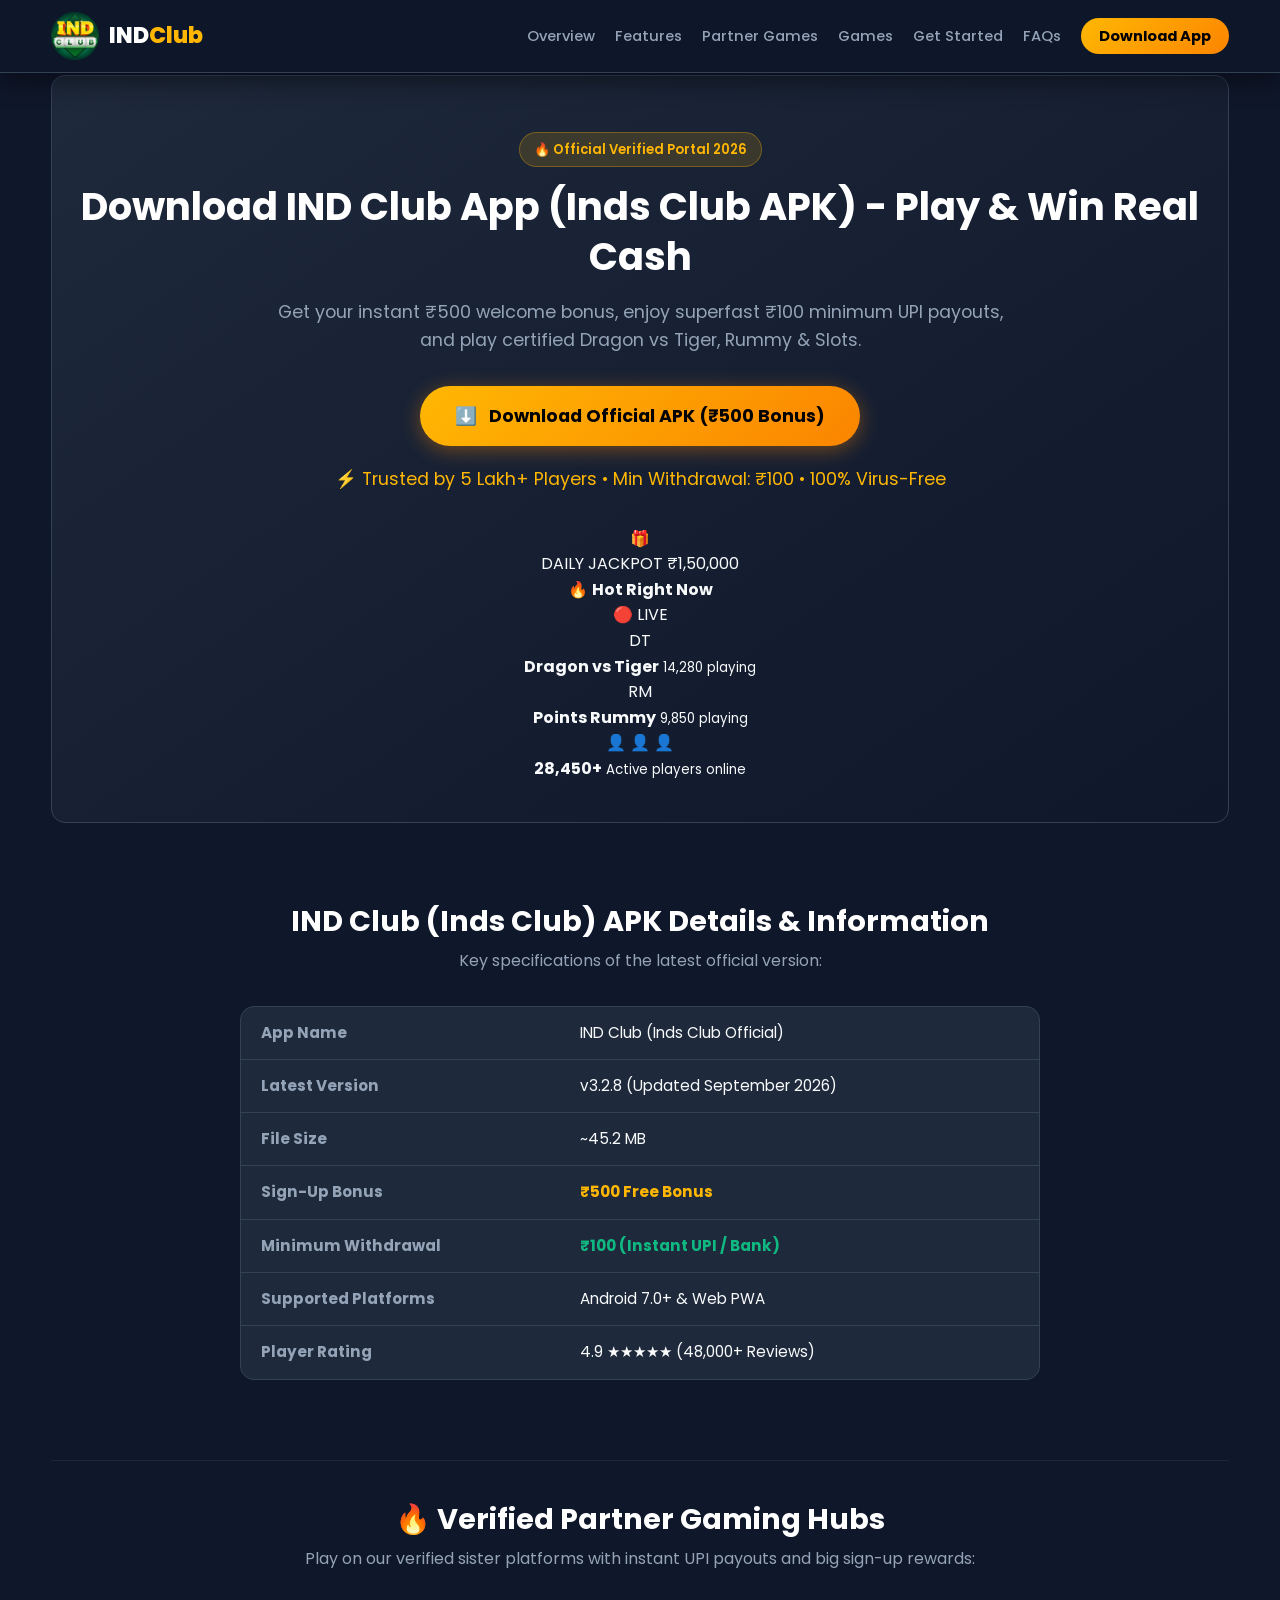
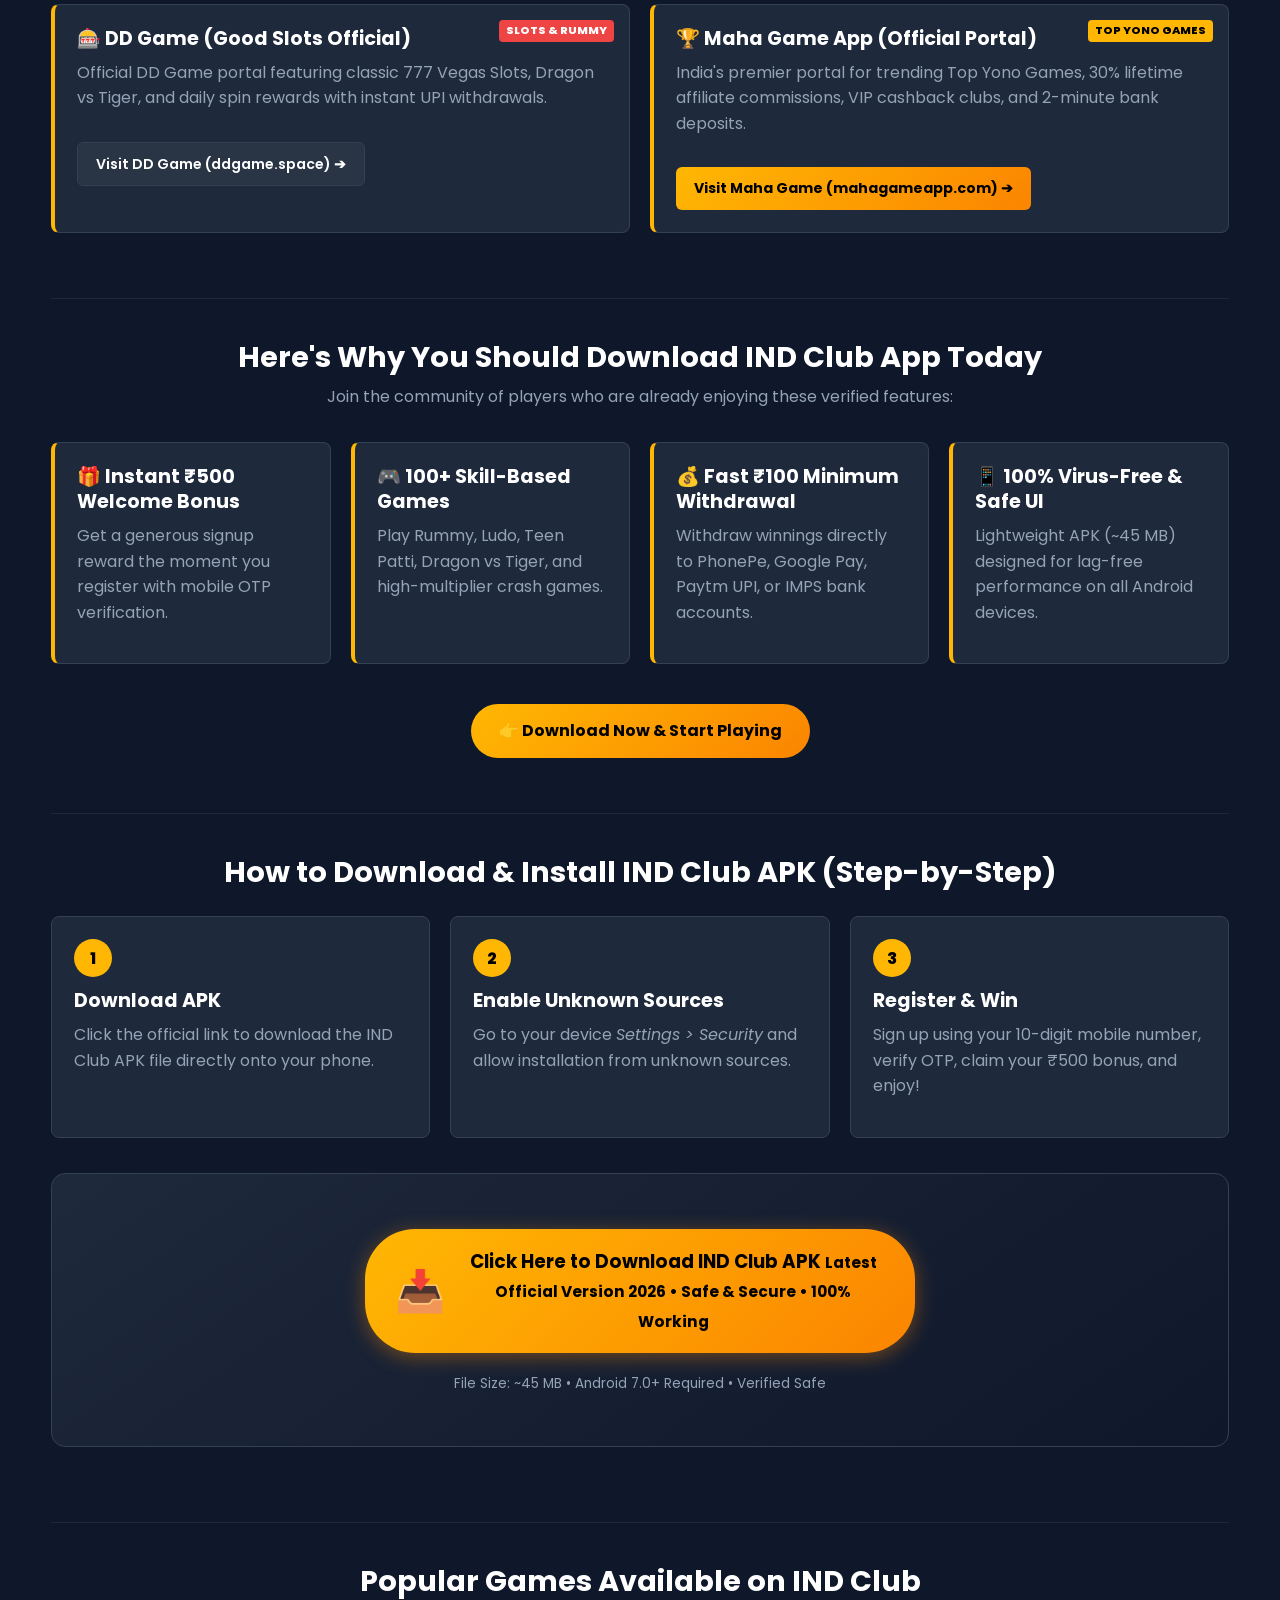
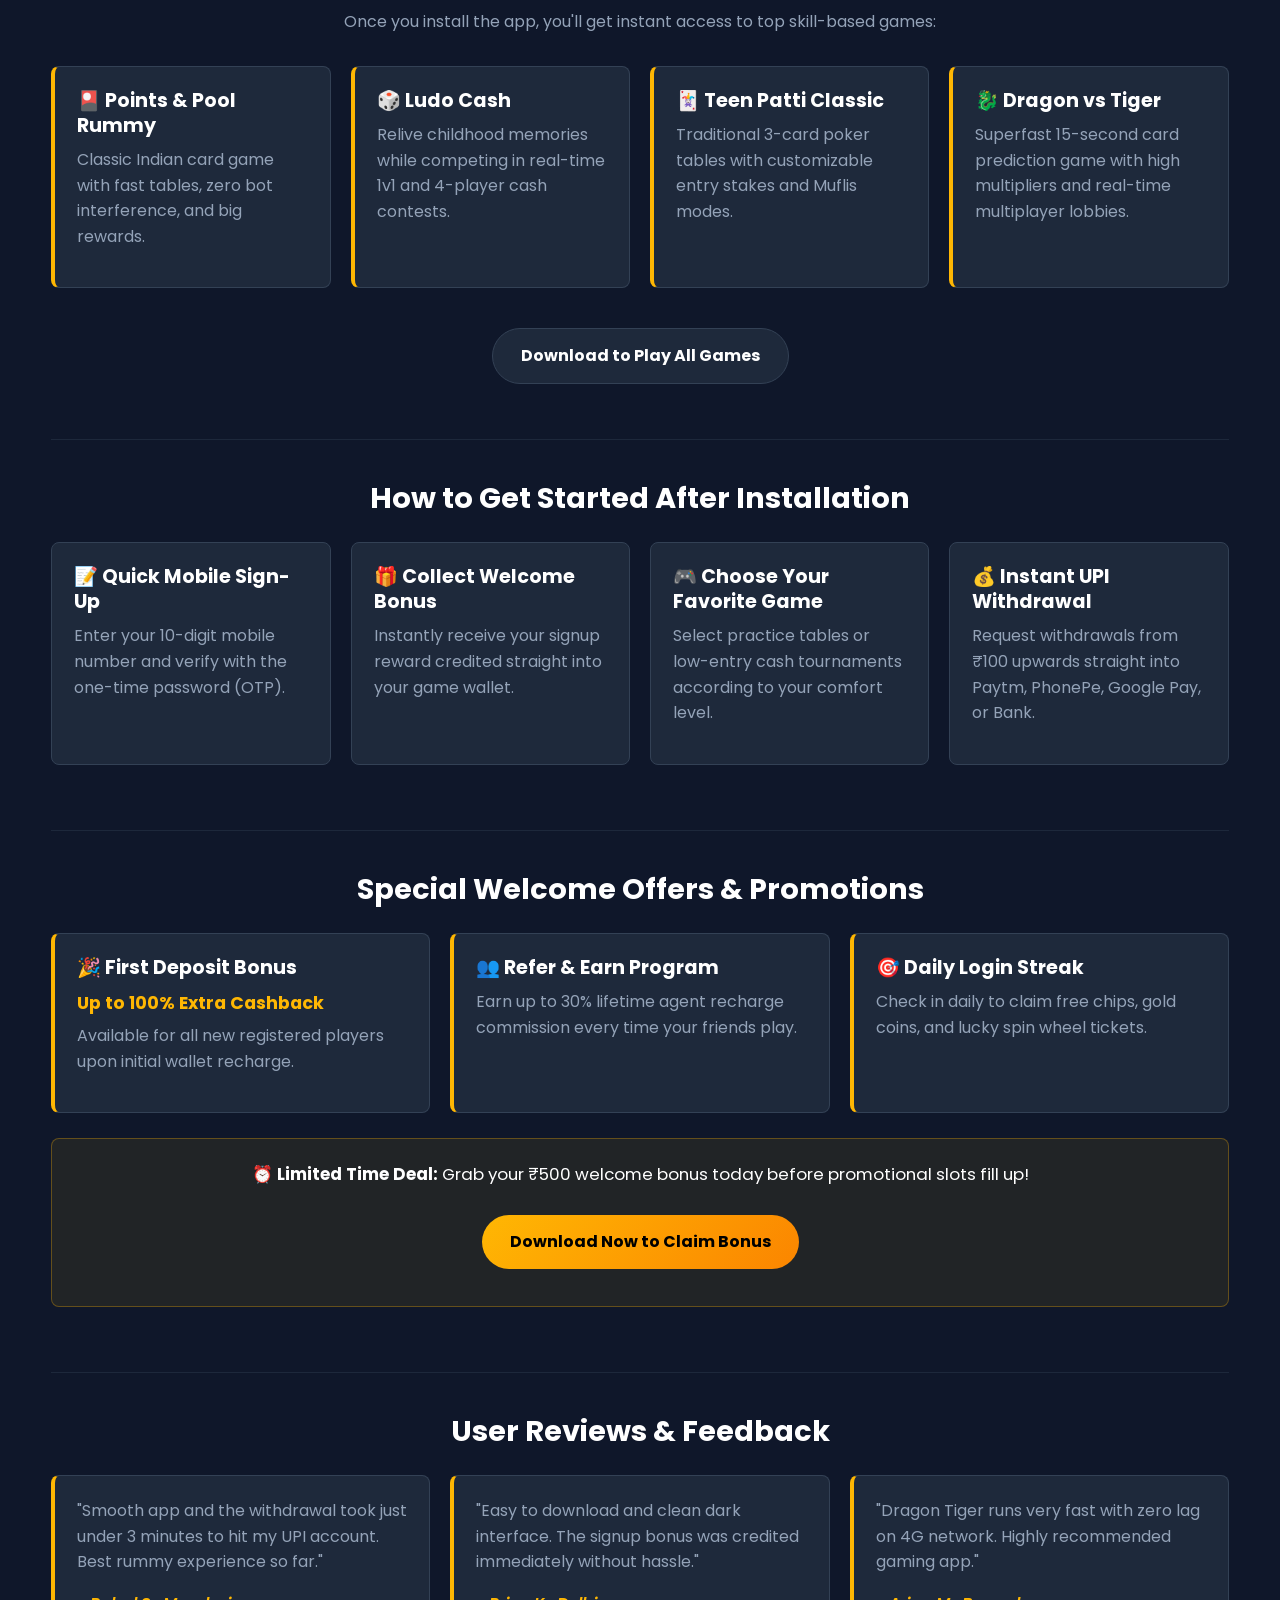
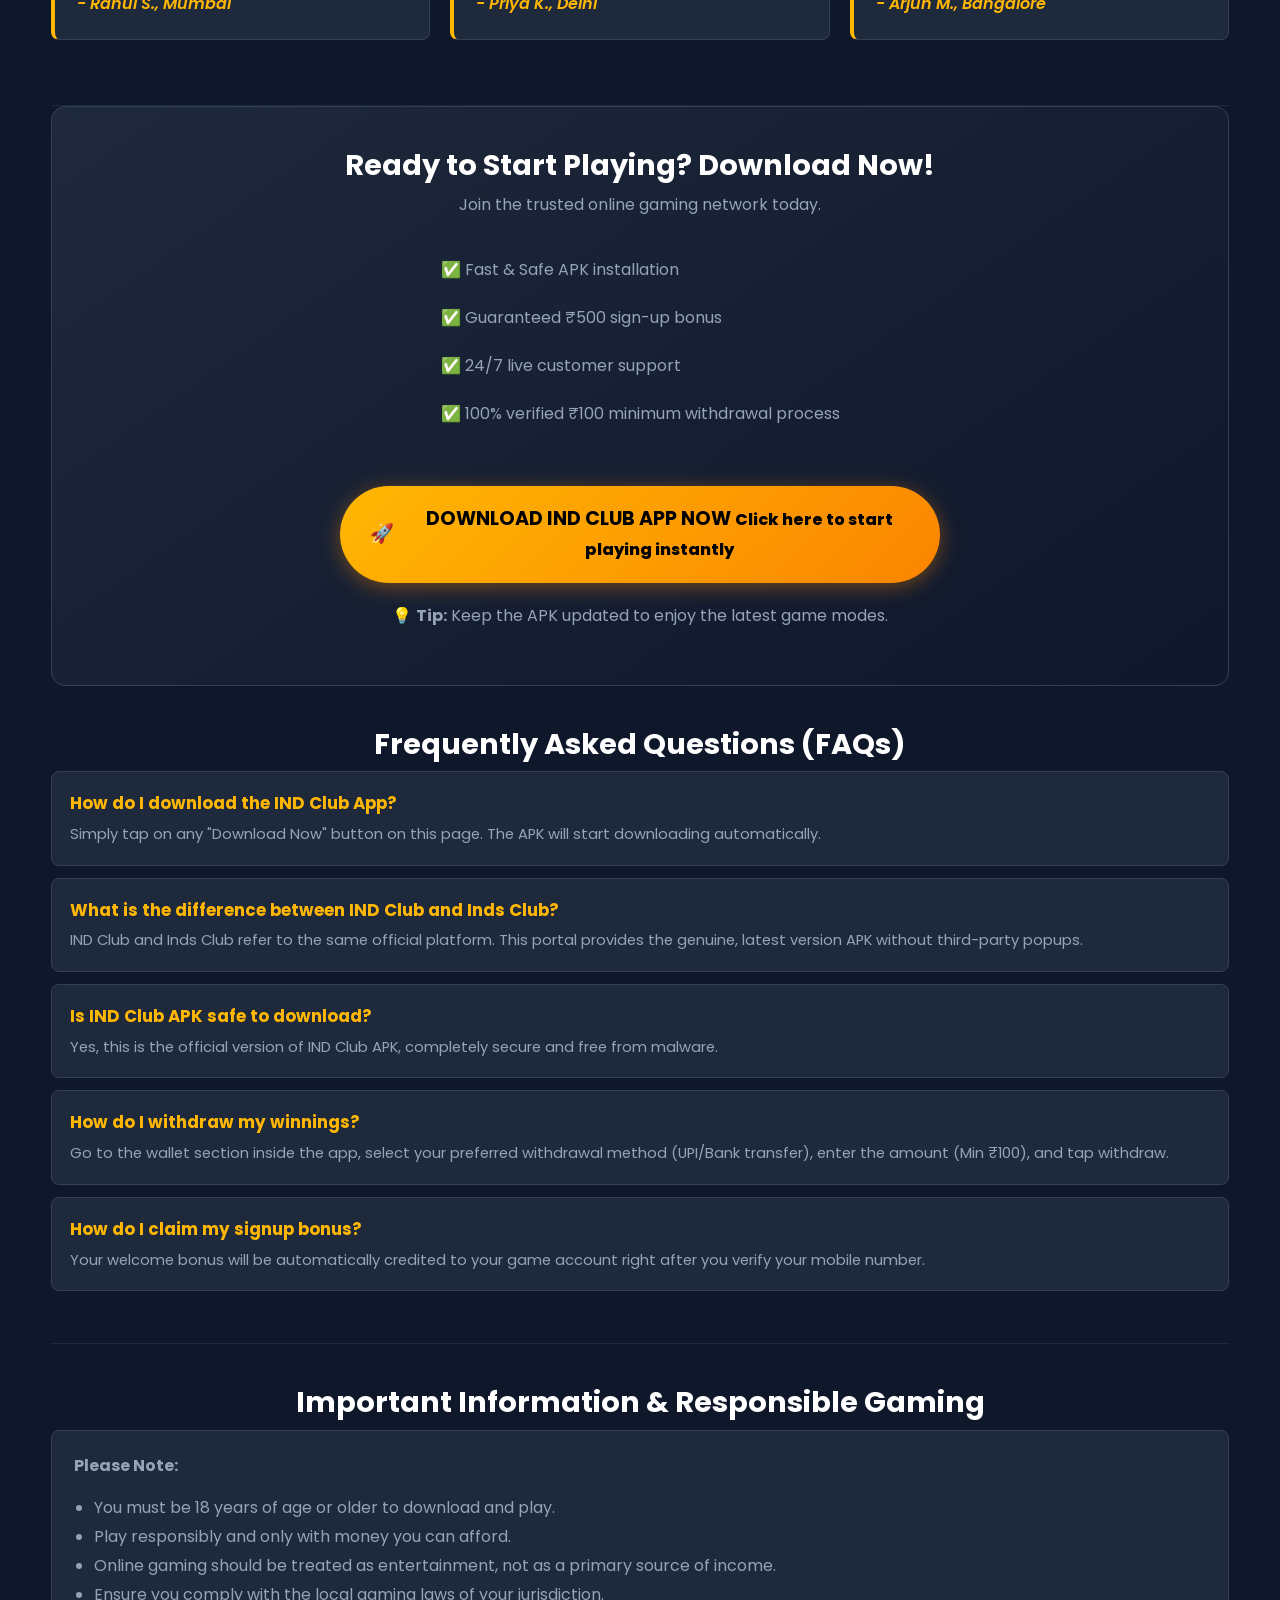
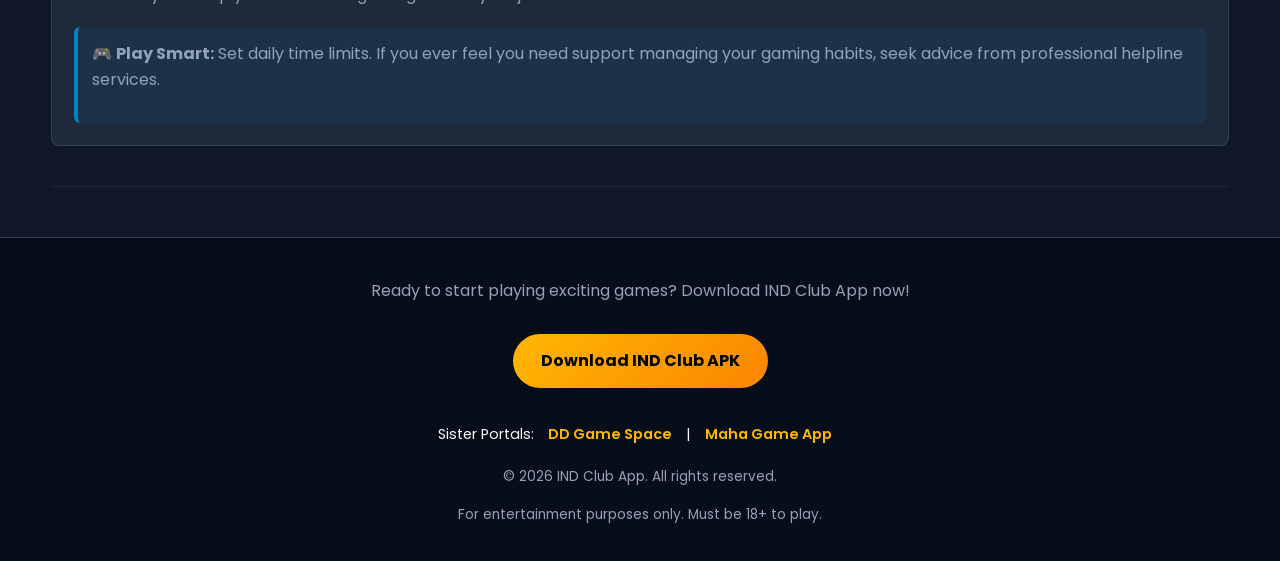
==== commit d0007b0b: "Update index.html" ====
--- a/index.html
+++ b/index.html
@@ -26,7 +26,6 @@
     <link rel="icon" href="/images/logo.jpg" type="image/x-icon">
     <link rel="apple-touch-icon" href="/images/logo.jpg">
 
-    <link rel="preload" as="image" href="/images/main.jpg" fetchpriority="high">
     <link rel="preload" as="style" href="/style.css">
 
     <!-- Google Font -->
@@ -34,7 +33,7 @@
     <link rel="preconnect" href="https://fonts.gstatic.com" crossorigin>
     <link href="https://fonts.googleapis.com/css2?family=Poppins:wght@300;400;500;600;700;800&display=swap" rel="stylesheet">
 
-    <!-- Styles -->
+    <!-- Stylesheet Link -->
     <link rel="stylesheet" href="/style.css">
 
     <!-- Open Graph -->
@@ -139,12 +138,12 @@
 
     <!-- Main Content -->
     <main class="container">
-        <!-- Hero Section -->
+        <!-- Hero Section with Floating Live Cards (No Blur Images) -->
         <section class="hero">
             <div class="hero-content">
                 <span class="hero-badge">🔥 Official Verified Portal 2026</span>
                 <h1>Download IND Club App (Inds Club APK) - Play & Win Real Cash</h1>
-                <p>Get your instant ₹500 welcome bonus, enjoy superfast ₹100 minimum UPI payouts, and play Dragon vs Tiger, Rummy & Slots.</p>
+                <p>Get your instant ₹500 welcome bonus, enjoy superfast ₹100 minimum UPI payouts, and play certified Dragon vs Tiger, Rummy & Slots.</p>
                 
                 <!-- Hero Download Button -->
                 <a href="https://indclub95.com/?code=W23WPAMW5M6&t=1788690538" target="_blank" rel="noopener noreferrer" class="hero-download-btn">
@@ -154,18 +153,56 @@
                 <p class="download-note">⚡ Trusted by 5 Lakh+ Players • Min Withdrawal: ₹100 • 100% Virus-Free</p>
             </div>
             
-            <!-- Hero Image -->
-            <div class="hero-image-container">
-                <img 
-                    src="/images/main.jpg" 
-                    alt="Download IND Club APK - Official App Banner"
-                    class="hero-image"
-                    loading="eager"
-                    fetchpriority="high"
-                    width="1200"
-                    height="600"
-                    decoding="async"
-                >
+            <!-- Interactive Floating Live Cards (Replaces Old Static Blur Banner) -->
+            <div class="hero-media interactive-hero-box">
+                <!-- 1. Floating Jackpot -->
+                <div class="floating-jackpot-card float-anim">
+                    <div class="jackpot-icon">🎁</div>
+                    <div class="jackpot-details">
+                        <span class="jackpot-label">DAILY JACKPOT</span>
+                        <span class="jackpot-amount">₹1,50,000</span>
+                    </div>
+                </div>
+
+                <!-- 2. Hot Right Now Live Box -->
+                <div class="hot-now-card">
+                    <div class="hot-header">
+                        <div class="hot-title">
+                            <span>🔥</span>
+                            <strong>Hot Right Now</strong>
+                        </div>
+                        <span class="live-pulse-badge">🔴 LIVE</span>
+                    </div>
+                    
+                    <div class="hot-game-row">
+                        <div class="mini-app-badge red-badge">DT</div>
+                        <div class="hot-game-text">
+                            <strong>Dragon vs Tiger</strong>
+                            <small>14,280 playing</small>
+                        </div>
+                    </div>
+
+                    <div class="hot-game-row">
+                        <div class="mini-app-badge gold-badge">RM</div>
+                        <div class="hot-game-text">
+                            <strong>Points Rummy</strong>
+                            <small>9,850 playing</small>
+                        </div>
+                    </div>
+                </div>
+
+                <!-- 3. Players Online Badge -->
+                <div class="online-players-badge float-anim-slow">
+                    <div class="avatar-group">
+                        <span class="avatar av1">👤</span>
+                        <span class="avatar av2">👤</span>
+                        <span class="avatar av3">👤</span>
+                    </div>
+                    <div class="online-text">
+                        <strong>28,450+</strong>
+                        <small>Active players online</small>
+                    </div>
+                </div>
             </div>
         </section>
 
@@ -369,19 +406,6 @@
                     <p>Request withdrawals from ₹100 upwards straight into Paytm, PhonePe, Google Pay, or Bank.</p>
                 </div>
             </div>
-            
-            <div class="app-screenshot">
-                <img 
-                    src="/images/WhatsApp Image 2026-01-14 at 4.30.54 PM.webp" 
-                    alt="IND Club App Game Lobby and Wallet Interface"
-                    class="section-image"
-                    loading="lazy"
-                    width="800"
-                    height="450"
-                    decoding="async"
-                >
-                <p class="image-caption">Join thousands of daily active players winning on the official IND Club App!</p>
-            </div>
         </section>
 
         <!-- Bonus Section -->
--- a/style.css
+++ b/style.css
@@ -1,669 +1,659 @@
- /* CSS Reset and Base Styles */
-        * {
-            margin: 0;
-            padding: 0;
-            box-sizing: border-box;
-        }
-        
-        :root {
-            --color-light: #EDF1D6;
-            --color-medium-light: #9DC08B;
-            --color-medium: #609966;
-            --color-dark: #40513B;
-            --color-text: #222222; /* Increased contrast */
-            --color-text-light: #555555; /* Increased contrast */
-            --font-primary: system-ui, -apple-system, BlinkMacSystemFont, 'Segoe UI', Roboto, Oxygen, Ubuntu, Cantarell, sans-serif;
-            --border-radius: 8px;
-            --shadow: 0 4px 12px rgba(0, 0, 0, 0.08);
-            --transition: all 0.3s ease;
-        }
-        
-        html {
-            scroll-behavior: smooth;
-        }
-        
-        body {
-            font-family: var(--font-primary);
-            line-height: 1.6;
-            color: var(--color-text);
-            background-color: var(--color-light);
-            padding-top: 80px;
-        }
-        
-        /* Typography - Improved contrast */
-        h1, h2, h3, h4 {
-            color: #2C3E2C; /* Darker shade for better contrast */
-            font-weight: 700;
-            line-height: 1.3;
-            margin-bottom: 1rem;
-        }
-        
-        h1 {
-            font-size: 2.5rem;
-        }
-        
-        h2 {
-            font-size: 2rem;
-            margin-top: 2.5rem;
-            padding-bottom: 0.5rem;
-            border-bottom: 2px solid var(--color-medium-light);
-        }
-        
-        h3 {
-            font-size: 1.5rem;
-            margin-top: 2rem;
-            color: #4A7C59; /* Better contrast */
-        }
-        
-        p {
-            margin-bottom: 1.25rem;
-            color: var(--color-text);
-        }
-        
-        ul, ol {
-            margin-bottom: 1.25rem;
-            padding-left: 1.5rem;
-        }
-        
-        li {
-            margin-bottom: 0.5rem;
-        }
-        
-        a {
-            color: #4A7C59; /* Better contrast */
-            text-decoration: none;
-            transition: var(--transition);
-        }
-        
-        a:hover {
-            color: var(--color-dark);
-            text-decoration: underline;
-        }
-        
-        /* Layout */
-        .container {
-            width: 100%;
-            max-width: 1200px;
-            margin: 0 auto;
-            padding: 0 1.5rem;
-        }
-        
-        /* Header */
-        header {
-            background-color: var(--color-dark);
-            color: white;
-            padding: 1rem 0;
-            position: fixed;
-            top: 0;
-            width: 100%;
-            z-index: 1000;
-            box-shadow: var(--shadow);
-        }
-        
-        .header-content {
-            display: flex;
-            justify-content: space-between;
-            align-items: center;
-        }
-        
-        .logo-container {
-            display: flex;
-            align-items: center;
-            gap: 0.75rem;
-            text-decoration: none;
-        }
-        
-        .logo-img {
-            width: 48px;
-            height: 48px;
-            object-fit: contain;
-            border-radius: 8px;
-        }
-        
-        .logo-text {
-            font-size: 1.5rem;
-            font-weight: 700;
-            color: var(--color-medium-light);
-        }
-        
-        nav ul {
-            display: flex;
-            list-style: none;
-            gap: 1.5rem;
-            margin: 0;
-            padding: 0;
-        }
-        
-        nav a {
-            color: white;
-            font-weight: 500;
-        }
-        
-        nav a:hover {
-            color: var(--color-medium-light);
-            text-decoration: none;
-        }
-        
-        .mobile-menu-btn {
-            display: none;
-            background: none;
-            border: none;
-            color: white;
-            font-size: 1.5rem;
-            cursor: pointer;
-        }
-        
-        /* Hero Section - Updated with solid background and image below */
-        .hero {
-            background-color: var(--color-dark);
-            color: white;
-            padding: 4rem 0 3rem;
-            border-radius: var(--border-radius);
-            margin-bottom: 2rem;
-            text-align: center;
-            position: relative;
-            overflow: hidden;
-        }
-        
-        .hero::before {
-            content: '';
-            position: absolute;
-            top: 0;
-            left: 0;
-            width: 100%;
-            height: 100%;
-            background: linear-gradient(135deg, rgba(64, 81, 59, 0.9) 0%, rgba(96, 153, 102, 0.8) 100%);
-            z-index: 1;
-        }
-        
-        .hero-content {
-            position: relative;
-            z-index: 2;
-            max-width: 800px;
-            margin: 0 auto;
-            padding: 0 1.5rem;
-        }
-        
-        .hero h1 {
-            color: #FFFFFF; /* Pure white for maximum contrast */
-            font-size: 2.8rem;
-            margin-bottom: 1.5rem;
-            text-shadow: 0 2px 4px rgba(0, 0, 0, 0.3);
-        }
-        
-        .hero p {
-            color: #F8F9FA; /* Lighter shade for better contrast */
-            font-size: 1.2rem;
-            margin-bottom: 2.5rem;
-            opacity: 0.95;
-            max-width: 700px;
-            margin-left: auto;
-            margin-right: auto;
-        }
-        
-        /* Hero Download Button */
-        .hero-download-btn {
-            display: inline-flex;
-            align-items: center;
-            gap: 0.75rem;
-            background-color: var(--color-medium);
-            color: white;
-            padding: 1rem 2rem;
-            border-radius: 50px;
-            font-weight: 600;
-            font-size: 1.1rem;
-            text-decoration: none;
-            transition: var(--transition);
-            border: 2px solid rgba(255, 255, 255, 0.2);
-            box-shadow: 0 4px 15px rgba(0, 0, 0, 0.2);
-            margin-bottom: 1.5rem;
-            transform: translateZ(0); /* GPU acceleration */
-        }
-        
-        .hero-download-btn:hover {
-            background-color: var(--color-medium-light);
-            color: var(--color-dark);
-            transform: translateY(-3px);
-            box-shadow: 0 6px 20px rgba(0, 0, 0, 0.3);
-            text-decoration: none;
-        }
-        
-        .hero-download-icon {
-            font-size: 1.5rem;
-        }
-        
-        /* Hero Image Below Content */
-        .hero-image-container {
-            position: relative;
-            z-index: 2;
-            margin-top: 2rem;
-            padding: 0 1.5rem;
-        }
-        
-        .hero-image {
-            width: 100%;
-            max-width: 900px;
-            height: auto;
-            border-radius: var(--border-radius);
-            box-shadow: 0 10px 30px rgba(0, 0, 0, 0.2);
-            border: 3px solid rgba(255, 255, 255, 0.1);
-            transform: translateZ(0); /* GPU acceleration */
-        }
-        
-        /* Main Content - Improved contrast */
-        main {
-            background-color: #FFFFFF; /* Pure white */
-            border-radius: var(--border-radius);
-            box-shadow: var(--shadow);
-            padding: 3rem;
-            margin-bottom: 3rem;
-        }
-        
-        .content-section {
-            margin-bottom: 3rem;
-        }
-        
-        /* Image Styles */
-        .section-image {
-            width: 100%;
-            max-width: 800px;
-            height: auto;
-            border-radius: var(--border-radius);
-            margin: 1.5rem auto;
-            display: block;
-            box-shadow: var(--shadow);
-            border: 1px solid var(--color-medium-light);
-            transform: translateZ(0); /* GPU acceleration */
-        }
-        
-        /* Notice Boxes */
-        .notice-box {
-            background-color: rgba(157, 192, 139, 0.15);
-            border-left: 4px solid var(--color-medium);
-            padding: 1.5rem;
-            margin: 1.5rem 0;
-            border-radius: 0 var(--border-radius) var(--border-radius) 0;
-            color: #2C3E2C; /* Better contrast */
-        }
-        
-        .warning-box {
-            background-color: rgba(255, 193, 7, 0.15);
-            border-left: 4px solid #D4A017; /* Better contrast */
-            padding: 1.5rem;
-            margin: 1.5rem 0;
-            border-radius: 0 var(--border-radius) var(--border-radius) 0;
-            color: #5C4813; /* Better contrast */
-        }
-        
-        .tip-box {
-            background-color: rgba(40, 167, 69, 0.15);
-            border-left: 4px solid #28a745;
-            padding: 1.5rem;
-            margin: 1.5rem 0;
-            border-radius: 0 var(--border-radius) var(--border-radius) 0;
-            color: #1E4A2B; /* Better contrast */
-        }
-        
-        /* Pros and Cons */
-        .pros-cons {
-            display: grid;
-            grid-template-columns: 1fr 1fr;
-            gap: 2rem;
-            margin: 2rem 0;
-        }
-        
-        .pros, .cons {
-            padding: 1.5rem;
-            border-radius: var(--border-radius);
-        }
-        
-        .pros {
-            background-color: rgba(157, 192, 139, 0.15);
-            border: 1px solid var(--color-medium-light);
-            color: #2C3E2C; /* Better contrast */
-        }
-        
-        .cons {
-            background-color: rgba(220, 53, 69, 0.05);
-            border: 1px solid #DC3545;
-            color: #5C1E24; /* Better contrast */
-        }
-        
-        .pros h3, .cons h3 {
-            display: flex;
-            align-items: center;
-            gap: 0.5rem;
-        }
-        
-        .pros h3:before {
-            content: "✓";
-            color: #28a745;
-            font-weight: bold;
-        }
-        
-        .cons h3:before {
-            content: "✗";
-            color: #dc3545;
-            font-weight: bold;
-        }
-        
-        /* FAQ */
-        .faq-item {
-            margin-bottom: 1.5rem;
-            border-bottom: 1px solid #eaeaea;
-            padding-bottom: 1.5rem;
-        }
-        
-        .faq-item:last-child {
-            border-bottom: none;
-        }
-        
-        .faq-question {
-            font-weight: 600;
-            color: #2C3E2C; /* Better contrast */
-            margin-bottom: 0.5rem;
-            display: flex;
-            align-items: center;
-            gap: 0.5rem;
-        }
-        
-        .faq-question:before {
-            content: "Q.";
-            color: var(--color-medium);
-            font-weight: bold;
-        }
-        
-        .faq-answer {
-            color: var(--color-text);
-            padding-left: 1.5rem;
-        }
-        
-        /* Floating Download Button */
-        .floating-download-btn {
-            position: fixed;
-            bottom: 2rem;
-            right: 2rem;
-            background-color: var(--color-medium);
-            color: white;
-            padding: 1rem 1.5rem;
-            border-radius: 50px;
-            box-shadow: 0 6px 20px rgba(0, 0, 0, 0.2);
-            display: flex;
-            align-items: center;
-            gap: 0.75rem;
-            font-weight: 600;
-            z-index: 999;
-            transition: var(--transition);
-            text-decoration: none;
-            border: none;
-            cursor: pointer;
-            transform: translateZ(0); /* GPU acceleration */
-        }
-        
-        .floating-download-btn:hover {
-            background-color: var(--color-dark);
-            color: white;
-            text-decoration: none;
-            transform: translateY(-3px);
-            box-shadow: 0 8px 25px rgba(0, 0, 0, 0.3);
-        }
-        
-        .download-icon {
-            font-size: 1.5rem;
-        }
-        /* Legal Section Styles */
-#legal {
-    background: #f8f9fa;
-    border-radius: 10px;
-    padding: 25px;
-    border-left: 4px solid #40513B;
-}
-
-.legal-notice h3 {
-    color: #2c3e50;
-    margin-top: 25px;
-    margin-bottom: 10px;
+/* --- Reset & Global Casino Dark Theme --- */
+* {
+    margin: 0;
+    padding: 0;
+    box-sizing: border-box;
+}
+
+:root {
+    --bg-dark: #0f172a;
+    --card-dark: #1e293b;
+    --gold: #ffb703;
+    --orange: #fb8500;
+    --text-light: #f8fafc;
+    --text-muted: #94a3b8;
+    --border-color: #334155;
+    --font-primary: 'Poppins', -apple-system, BlinkMacSystemFont, sans-serif;
+    --radius-sm: 8px;
+    --radius-md: 14px;
+    --shadow: 0 10px 25px rgba(0, 0, 0, 0.4);
+    --transition: all 0.3s ease;
+}
+
+html {
+    scroll-behavior: smooth;
+}
+
+body {
+    font-family: var(--font-primary);
+    line-height: 1.6;
+    color: var(--text-light);
+    background-color: var(--bg-dark);
+    padding-top: 75px;
+    overflow-x: hidden;
+}
+
+/* Typography */
+h1, h2, h3, h4 {
+    color: #fff;
+    font-weight: 700;
+    line-height: 1.3;
+}
+
+h1 { font-size: 2.2rem; }
+h2 { font-size: 1.8rem; margin-bottom: 0.5rem; text-align: center; }
+h3 { font-size: 1.2rem; margin-bottom: 0.5rem; }
+p { margin-bottom: 1rem; color: var(--text-muted); }
+
+.container {
+    width: 92%;
+    max-width: 1200px;
+    margin: 0 auto;
+}
+
+/* Header */
+header {
+    background: rgba(15, 23, 42, 0.95);
+    backdrop-filter: blur(8px);
+    position: fixed;
+    top: 0;
+    width: 100%;
+    z-index: 1000;
+    border-bottom: 1px solid var(--border-color);
+    box-shadow: var(--shadow);
+}
+
+.header-content {
+    display: flex;
+    justify-content: space-between;
+    align-items: center;
+    padding: 12px 0;
+}
+
+.logo-container {
+    display: flex;
+    align-items: center;
+    gap: 10px;
+    text-decoration: none;
+}
+
+.logo-img {
+    border-radius: 50%;
+    object-fit: cover;
+}
+
+.logo-text {
+    font-size: 1.4rem;
+    font-weight: 800;
+    color: #fff;
+}
+
+.logo-text span {
+    color: var(--gold);
+}
+
+nav ul {
+    display: flex;
+    list-style: none;
+    gap: 1.25rem;
+    align-items: center;
+}
+
+nav a {
+    color: var(--text-muted);
+    font-weight: 500;
+    font-size: 0.92rem;
+    text-decoration: none;
+    transition: var(--transition);
+}
+
+nav a:hover {
+    color: var(--gold);
+}
+
+.nav-download-cta {
+    background: linear-gradient(135deg, var(--gold), var(--orange));
+    color: #000 !important;
+    padding: 8px 18px;
+    border-radius: 30px;
+    font-weight: 700 !important;
+}
+
+.mobile-menu-btn {
+    display: none;
+    background: none;
+    border: none;
+    color: white;
+    font-size: 1.6rem;
+    cursor: pointer;
+}
+
+/* Hero Section */
+.hero {
+    background: linear-gradient(145deg, #1e293b, #0f172a);
+    border: 1px solid var(--border-color);
+    border-radius: var(--radius-md);
+    padding: 3.5rem 1.5rem 2.5rem;
+    margin-bottom: 2.5rem;
+    text-align: center;
+}
+
+.hero-badge {
+    background: rgba(255, 183, 3, 0.15);
+    color: var(--gold);
+    padding: 6px 14px;
+    font-size: 0.82rem;
+    font-weight: 600;
+    border-radius: 20px;
+    display: inline-block;
+    margin-bottom: 15px;
+    border: 1px solid rgba(255, 183, 3, 0.3);
+}
+
+.hero h1 {
+    font-size: 2.4rem;
+    margin-bottom: 1rem;
+}
+
+.hero p {
+    font-size: 1.1rem;
+    max-width: 750px;
+    margin: 0 auto 2rem;
+}
+
+.hero-download-btn {
+    display: inline-flex;
+    align-items: center;
+    gap: 0.75rem;
+    background: linear-gradient(135deg, var(--gold), var(--orange));
+    color: #000;
+    padding: 1rem 2.2rem;
+    border-radius: 50px;
+    font-weight: 700;
+    font-size: 1.1rem;
+    text-decoration: none;
+    box-shadow: 0 4px 20px rgba(251, 133, 0, 0.4);
+    transition: var(--transition);
+    margin-bottom: 1.2rem;
+}
+
+.hero-download-btn:hover {
+    transform: translateY(-3px);
+    box-shadow: 0 6px 25px rgba(255, 183, 3, 0.6);
+}
+
+.download-note {
+    font-size: 0.85rem;
+    color: var(--gold);
+}
+
+.hero-image-container {
+    margin-top: 2rem;
+}
+
+.hero-image {
+    width: 100%;
+    max-width: 850px;
+    height: auto;
+    border-radius: var(--radius-md);
+    border: 1px solid var(--border-color);
+    box-shadow: var(--shadow);
+}
+
+/* Specs Overview Table (Competitor Exact Feature) */
+.specs-table-wrapper {
+    background: var(--card-dark);
+    border: 1px solid var(--border-color);
+    border-radius: var(--radius-md);
+    overflow-x: auto;
+    margin: 1.5rem auto 2.5rem;
+    max-width: 800px;
+}
+
+.specs-table {
+    width: 100%;
+    border-collapse: collapse;
+    text-align: left;
+    font-size: 0.95rem;
+}
+
+.specs-table tr {
+    border-bottom: 1px solid var(--border-color);
+}
+
+.specs-table tr:last-child {
+    border-bottom: none;
+}
+
+.specs-table td {
+    padding: 14px 20px;
+    color: var(--text-light);
+}
+
+.specs-table td:first-child {
+    color: var(--text-muted);
+    width: 40%;
+}
+
+.highlight-gold {
+    color: var(--gold);
+    font-weight: 700;
+}
+
+.highlight-green {
+    color: #10b981;
+    font-weight: 700;
+}
+
+/* Content Sections */
+main {
+    margin-bottom: 3rem;
+}
+
+.content-section {
+    padding: 2.5rem 0;
+    border-bottom: 1px solid rgba(51, 65, 85, 0.4);
+}
+
+.section-subtitle {
+    text-align: center;
+    margin-bottom: 2rem;
+}
+
+/* Features, Games, Partner Grids */
+.features-grid, .games-grid, .bonus-offer, .testimonials {
+    display: grid;
+    grid-template-columns: repeat(auto-fit, minmax(250px, 1fr));
+    gap: 20px;
+    margin: 25px 0;
+}
+
+.feature-card, .game-card, .bonus-card, .testimonial {
+    background: var(--card-dark);
+    padding: 22px;
+    border-radius: var(--radius-sm);
+    border: 1px solid var(--border-color);
+    border-left: 4px solid var(--gold);
+    transition: var(--transition);
+}
+
+.feature-card:hover, .game-card:hover {
+    transform: translateY(-3px);
+    border-color: var(--gold);
+}
+
+/* Sister Portals Styling */
+.partner-portal-card {
+    position: relative;
+    border: 1.5px solid var(--border-color);
+    border-left: 4px solid var(--gold);
+}
+
+.partner-card-badge {
+    position: absolute;
+    top: 15px;
+    right: 15px;
+    background: #ef4444;
+    color: #fff;
+    font-size: 0.7rem;
+    font-weight: 800;
+    padding: 2px 7px;
+    border-radius: 4px;
+}
+
+.gold-bg {
+    background: var(--gold);
+    color: #000;
+}
+
+.partner-btn {
+    display: inline-block;
+    margin-top: 15px;
+    padding: 10px 18px;
+    background: rgba(255, 255, 255, 0.05);
+    border: 1px solid var(--border-color);
+    color: #fff;
+    text-decoration: none;
+    border-radius: 6px;
+    font-weight: 600;
+    font-size: 0.88rem;
+    transition: var(--transition);
+}
+
+.partner-btn:hover {
+    background: #334155;
+    border-color: var(--gold);
+    color: var(--gold);
+}
+
+.partner-btn-gold {
+    background: linear-gradient(135deg, var(--gold), var(--orange));
+    color: #000;
+    border: none;
+    font-weight: 700;
+}
+
+.partner-btn-gold:hover {
+    color: #000;
+    transform: scale(1.02);
+}
+
+/* Steps */
+.steps-container, .guide-container {
+    display: flex;
+    flex-wrap: wrap;
+    gap: 20px;
+    margin: 25px 0;
+}
+
+.step, .guide-step {
+    flex: 1;
+    min-width: 220px;
+    padding: 22px;
+    background: var(--card-dark);
+    border-radius: var(--radius-sm);
+    border: 1px solid var(--border-color);
+}
+
+.step-number {
+    width: 38px;
+    height: 38px;
+    background: var(--gold);
+    color: #000;
+    border-radius: 50%;
+    display: flex;
+    align-items: center;
+    justify-content: center;
+    font-weight: 800;
+    margin-bottom: 12px;
+}
+
+/* Main Big Download Section */
+.main-download-section {
+    text-align: center;
+    margin: 35px 0;
+    padding: 35px 20px;
+    background: linear-gradient(145deg, #1e293b, #0f172a);
+    border-radius: var(--radius-md);
+    border: 1px solid var(--border-color);
+}
+
+.main-download-btn {
+    display: flex;
+    align-items: center;
+    justify-content: center;
+    gap: 15px;
+    background: linear-gradient(135deg, var(--gold), var(--orange));
+    color: #000;
+    padding: 18px 30px;
+    border-radius: 50px;
+    text-decoration: none;
+    font-size: 1.15em;
+    margin: 20px auto;
+    max-width: 550px;
+    font-weight: 700;
+    box-shadow: 0 4px 20px rgba(251, 133, 0, 0.4);
+    transition: var(--transition);
+}
+
+.main-download-btn:hover {
+    transform: translateY(-3px);
+    box-shadow: 0 6px 25px rgba(255, 183, 3, 0.6);
+}
+
+.download-icon-large { font-size: 2.2em; }
+.file-size { color: var(--text-muted); font-size: 0.85em; }
+
+.text-center { text-align: center; }
+
+/* CTAs */
+.cta-button, .cta-button-secondary, .bonus-download-btn, .footer-download-btn {
+    display: inline-block;
+    background: linear-gradient(135deg, var(--gold), var(--orange));
+    color: #000;
+    padding: 14px 28px;
+    border-radius: 50px;
+    text-decoration: none;
+    font-weight: 700;
+    margin: 15px 0;
+    transition: var(--transition);
+}
+
+.cta-button-secondary {
+    background: var(--card-dark);
+    color: #fff;
+    border: 1px solid var(--border-color);
+}
+
+.cta-button:hover, .bonus-download-btn:hover {
+    transform: translateY(-2px);
+    box-shadow: 0 4px 20px rgba(255, 183, 3, 0.5);
+}
+
+.cta-button-secondary:hover {
+    background: #334155;
+    border-color: var(--gold);
+}
+
+.bonus-amount {
+    color: var(--gold);
+    font-weight: 700;
+    font-size: 1.1rem;
+    margin-bottom: 6px;
+}
+
+.limited-time {
+    background: rgba(255, 183, 3, 0.08);
+    border: 1px solid rgba(255, 183, 3, 0.3);
+    padding: 22px;
+    border-radius: var(--radius-sm);
+    margin: 25px 0;
+    text-align: center;
+}
+
+.limited-time p {
+    color: #fff;
+    font-size: 1.05rem;
+    margin-bottom: 12px;
+}
+
+.testimonial cite {
+    display: block;
+    margin-top: 10px;
+    font-weight: 600;
+    color: var(--gold);
+}
+
+/* Screenshot */
+.app-screenshot {
+    margin: 25px 0;
+    text-align: center;
+}
+
+.section-image {
+    max-width: 100%;
+    height: auto;
+    border-radius: var(--radius-sm);
+    border: 1px solid var(--border-color);
+}
+
+.image-caption {
+    margin-top: 10px;
+    font-style: italic;
+    color: var(--text-muted);
+}
+
+/* Final CTA */
+.final-cta {
+    text-align: center;
+    background: linear-gradient(145deg, #1e293b, #0f172a);
+    border: 1px solid var(--border-color);
+    padding: 40px 20px;
+    border-radius: var(--radius-md);
+}
+
+.final-benefits {
+    text-align: left;
+    display: inline-block;
+    margin: 20px 0;
+    color: var(--text-muted);
+    line-height: 2;
+}
+
+.final-download-btn {
+    display: flex;
+    align-items: center;
+    justify-content: center;
+    gap: 15px;
+    background: linear-gradient(135deg, var(--gold), var(--orange));
+    color: #000;
+    padding: 18px 30px;
+    border-radius: 50px;
+    text-decoration: none;
     font-size: 1.2em;
-    border-bottom: 1px solid #e0e0e0;
-    padding-bottom: 5px;
+    margin: 20px auto;
+    max-width: 600px;
+    font-weight: 800;
+    box-shadow: 0 4px 20px rgba(251, 133, 0, 0.4);
+    transition: var(--transition);
+}
+
+.final-download-btn:hover {
+    transform: scale(1.02);
+    box-shadow: 0 6px 30px rgba(255, 183, 3, 0.6);
+}
+
+/* FAQs */
+.faq-item {
+    background: var(--card-dark);
+    border: 1px solid var(--border-color);
+    border-radius: var(--radius-sm);
+    padding: 18px;
+    margin-bottom: 12px;
+}
+
+.faq-question {
+    color: var(--gold);
+    font-size: 1.05rem;
+    margin-bottom: 6px;
+}
+
+.faq-answer {
+    color: var(--text-muted);
+    font-size: 0.92rem;
+}
+
+/* Legal */
+.legal-notice {
+    background: var(--card-dark);
+    border: 1px solid var(--border-color);
+    padding: 22px;
+    border-radius: var(--radius-sm);
 }
 
 .legal-notice ul {
     margin-left: 20px;
-    margin-bottom: 20px;
-}
-
-.legal-notice li {
-    margin-bottom: 8px;
-    line-height: 1.5;
-}
-
-.contact-box {
-    background: #e8f4fc;
-    border-radius: 8px;
-    padding: 20px;
-    margin: 25px 0;
-    border: 1px solid #b6d4fe;
-}
-
-.final-disclaimer {
-    background: #fff3cd;
-    border: 1px solid #ffc107;
-    border-radius: 8px;
-    padding: 20px;
-    margin-top: 30px;
-}
-
-.final-disclaimer ol {
-    margin-left: 20px;
-    margin-bottom: 15px;
-}
-
-.final-disclaimer em {
-    color: #856404;
-    font-style: italic;
-}
-
-/* Responsive adjustments */
+    margin-top: 10px;
+    color: var(--text-muted);
+    line-height: 1.8;
+}
+
+.responsible-gaming {
+    background: rgba(2, 132, 199, 0.1);
+    border-left: 4px solid #0284c7;
+    padding: 14px;
+    border-radius: 6px;
+    margin-top: 18px;
+    color: #e0f2fe;
+}
+
+/* Floating Mobile Button */
+.floating-download-btn {
+    position: fixed;
+    bottom: 20px;
+    right: 20px;
+    background: linear-gradient(135deg, var(--gold), var(--orange));
+    color: #000;
+    padding: 12px 24px;
+    border-radius: 50px;
+    font-weight: 700;
+    text-decoration: none;
+    display: flex;
+    align-items: center;
+    gap: 8px;
+    box-shadow: 0 10px 30px rgba(0,0,0,0.6);
+    z-index: 999;
+    transition: var(--transition);
+}
+
+/* Footer */
+footer {
+    background: #070d19;
+    border-top: 1px solid var(--border-color);
+    padding: 40px 0 20px;
+    margin-top: 50px;
+    text-align: center;
+}
+
+.footer-partner-links {
+    margin: 20px 0;
+    font-size: 0.9em;
+}
+
+.footer-partner-links a {
+    color: var(--gold);
+    text-decoration: none;
+    margin: 0 10px;
+    font-weight: 600;
+}
+
+.footer-partner-links a:hover {
+    text-decoration: underline;
+}
+
+.disclaimer {
+    margin-top: 20px;
+    color: var(--text-muted);
+    font-size: 0.85rem;
+}
+
+/* Responsiveness */
 @media (max-width: 768px) {
-    #legal {
-        padding: 15px;
+    .hero h1 { font-size: 1.8rem; }
+    .hero { padding: 2.5rem 1rem; }
+    .mobile-menu-btn { display: block; }
+
+    nav {
+        position: absolute;
+        top: 100%;
+        left: 0;
+        width: 100%;
+        background-color: var(--card-dark);
+        padding: 1.5rem;
+        display: none;
+        box-shadow: 0 8px 16px rgba(0,0,0,0.4);
+        border-bottom: 1px solid var(--border-color);
     }
-    
-    .legal-notice h3 {
-        font-size: 1.1em;
+
+    nav.active { display: block; }
+    nav ul { flex-direction: column; gap: 1rem; }
+
+    .features-grid, .games-grid, .bonus-offer, .testimonials {
+        grid-template-columns: 1fr;
     }
-}
-        /* Footer */
-        footer {
-            background-color: var(--color-dark);
-            color: white;
-            padding: 3rem 0;
-            text-align: center;
-        }
-        
-        .footer-content {
-            max-width: 800px;
-            margin: 0 auto;
-        }
-        
-        footer p {
-            color: rgba(255, 255, 255, 0.9); /* Better contrast */
-            margin-bottom: 1rem;
-        }
-        
-        .disclaimer {
-            font-size: 0.9rem;
-            color: rgba(255, 255, 255, 0.8); /* Better contrast */
-            margin-top: 2rem;
-            padding-top: 1.5rem;
-            border-top: 1px solid rgba(255, 255, 255, 0.2);
-        }
-        
-        /* Responsive Styles */
-        @media (max-width: 992px) {
-            h1 {
-                font-size: 2.2rem;
-            }
-            
-            h2 {
-                font-size: 1.8rem;
-            }
-            
-            .hero h1 {
-                font-size: 2.4rem;
-            }
-            
-            .pros-cons {
-                grid-template-columns: 1fr;
-            }
-        }
-        
-        @media (max-width: 768px) {
-            body {
-                padding-top: 70px;
-            }
-            
-            .mobile-menu-btn {
-                display: block;
-            }
-            
-            nav {
-                position: absolute;
-                top: 100%;
-                left: 0;
-                width: 100%;
-                background-color: var(--color-dark);
-                padding: 1rem;
-                display: none;
-                box-shadow: 0 4px 6px rgba(0, 0, 0, 0.1);
-            }
-            
-            nav.active {
-                display: block;
-            }
-            
-            nav ul {
-                flex-direction: column;
-                gap: 1rem;
-            }
-            
-            .hero {
-                padding: 3rem 0 2rem;
-            }
-            
-            .hero h1 {
-                font-size: 2rem;
-            }
-            
-            .hero-download-btn {
-                padding: 0.875rem 1.75rem;
-                font-size: 1rem;
-            }
-            
-            main {
-                padding: 2rem;
-            }
-            
-            .floating-download-btn {
-                bottom: 1.5rem;
-                right: 1.5rem;
-                padding: 0.875rem 1.25rem;
-                font-size: 0.9rem;
-            }
-        }
-        
-        @media (max-width: 576px) {
-            .container {
-                padding: 0 1rem;
-            }
-            
-            h1 {
-                font-size: 1.8rem;
-            }
-            
-            h2 {
-                font-size: 1.5rem;
-            }
-            
-            .hero h1 {
-                font-size: 1.8rem;
-            }
-            
-            .hero p {
-                font-size: 1rem;
-            }
-            
-            .hero-download-btn {
-                padding: 0.75rem 1.5rem;
-                font-size: 0.95rem;
-            }
-            
-            main {
-                padding: 1.5rem;
-            }
-            
-            .floating-download-btn {
-                bottom: 1rem;
-                right: 1rem;
-                padding: 0.75rem 1rem;
-                font-size: 0.85rem;
-            }
-            
-            .download-icon {
-                font-size: 1.25rem;
-            }
-            
-            .logo-img {
-                width: 40px;
-                height: 40px;
-            }
-            
-            .logo-text {
-                font-size: 1.3rem;
-            }
-        }
-        
-        /* Print Styles */
-        @media print {
-            .floating-download-btn,
-            .mobile-menu-btn,
-            nav {
-                display: none !important;
-            }
-            
-            body {
-                padding-top: 0;
-                background-color: white;
-            }
-            
-            main {
-                box-shadow: none;
-                padding: 0;
-            }
-        }
-        
-        /* Accessibility */
-        .sr-only {
-            position: absolute;
-            width: 1px;
-            height: 1px;
-            padding: 0;
-            margin: -1px;
-            overflow: hidden;
-            clip: rect(0, 0, 0, 0);
-            white-space: nowrap;
-            border: 0;
-        }
-        
-        /* Focus styles for accessibility */
-        a:focus,
-        button:focus {
-            outline: 2px solid var(--color-medium);
-            outline-offset: 2px;
-        }
-        
-        /* Performance optimizations */
-        .will-change {
-            will-change: transform;
-        }+
+    .steps-container, .guide-container {
+        flex-direction: column;
+    }
+
+    .main-download-btn, .final-download-btn {
+        flex-direction: column;
+        padding: 16px;
+    }
+
+    .floating-download-btn {
+        left: 20px;
+        right: 20px;
+        justify-content: center;
+    }
+}
--- a/style.css
+++ b/style.css
@@ -1,669 +1,659 @@
- /* CSS Reset and Base Styles */
-        * {
-            margin: 0;
-            padding: 0;
-            box-sizing: border-box;
-        }
-        
-        :root {
-            --color-light: #EDF1D6;
-            --color-medium-light: #9DC08B;
-            --color-medium: #609966;
-            --color-dark: #40513B;
-            --color-text: #222222; /* Increased contrast */
-            --color-text-light: #555555; /* Increased contrast */
-            --font-primary: system-ui, -apple-system, BlinkMacSystemFont, 'Segoe UI', Roboto, Oxygen, Ubuntu, Cantarell, sans-serif;
-            --border-radius: 8px;
-            --shadow: 0 4px 12px rgba(0, 0, 0, 0.08);
-            --transition: all 0.3s ease;
-        }
-        
-        html {
-            scroll-behavior: smooth;
-        }
-        
-        body {
-            font-family: var(--font-primary);
-            line-height: 1.6;
-            color: var(--color-text);
-            background-color: var(--color-light);
-            padding-top: 80px;
-        }
-        
-        /* Typography - Improved contrast */
-        h1, h2, h3, h4 {
-            color: #2C3E2C; /* Darker shade for better contrast */
-            font-weight: 700;
-            line-height: 1.3;
-            margin-bottom: 1rem;
-        }
-        
-        h1 {
-            font-size: 2.5rem;
-        }
-        
-        h2 {
-            font-size: 2rem;
-            margin-top: 2.5rem;
-            padding-bottom: 0.5rem;
-            border-bottom: 2px solid var(--color-medium-light);
-        }
-        
-        h3 {
-            font-size: 1.5rem;
-            margin-top: 2rem;
-            color: #4A7C59; /* Better contrast */
-        }
-        
-        p {
-            margin-bottom: 1.25rem;
-            color: var(--color-text);
-        }
-        
-        ul, ol {
-            margin-bottom: 1.25rem;
-            padding-left: 1.5rem;
-        }
-        
-        li {
-            margin-bottom: 0.5rem;
-        }
-        
-        a {
-            color: #4A7C59; /* Better contrast */
-            text-decoration: none;
-            transition: var(--transition);
-        }
-        
-        a:hover {
-            color: var(--color-dark);
-            text-decoration: underline;
-        }
-        
-        /* Layout */
-        .container {
-            width: 100%;
-            max-width: 1200px;
-            margin: 0 auto;
-            padding: 0 1.5rem;
-        }
-        
-        /* Header */
-        header {
-            background-color: var(--color-dark);
-            color: white;
-            padding: 1rem 0;
-            position: fixed;
-            top: 0;
-            width: 100%;
-            z-index: 1000;
-            box-shadow: var(--shadow);
-        }
-        
-        .header-content {
-            display: flex;
-            justify-content: space-between;
-            align-items: center;
-        }
-        
-        .logo-container {
-            display: flex;
-            align-items: center;
-            gap: 0.75rem;
-            text-decoration: none;
-        }
-        
-        .logo-img {
-            width: 48px;
-            height: 48px;
-            object-fit: contain;
-            border-radius: 8px;
-        }
-        
-        .logo-text {
-            font-size: 1.5rem;
-            font-weight: 700;
-            color: var(--color-medium-light);
-        }
-        
-        nav ul {
-            display: flex;
-            list-style: none;
-            gap: 1.5rem;
-            margin: 0;
-            padding: 0;
-        }
-        
-        nav a {
-            color: white;
-            font-weight: 500;
-        }
-        
-        nav a:hover {
-            color: var(--color-medium-light);
-            text-decoration: none;
-        }
-        
-        .mobile-menu-btn {
-            display: none;
-            background: none;
-            border: none;
-            color: white;
-            font-size: 1.5rem;
-            cursor: pointer;
-        }
-        
-        /* Hero Section - Updated with solid background and image below */
-        .hero {
-            background-color: var(--color-dark);
-            color: white;
-            padding: 4rem 0 3rem;
-            border-radius: var(--border-radius);
-            margin-bottom: 2rem;
-            text-align: center;
-            position: relative;
-            overflow: hidden;
-        }
-        
-        .hero::before {
-            content: '';
-            position: absolute;
-            top: 0;
-            left: 0;
-            width: 100%;
-            height: 100%;
-            background: linear-gradient(135deg, rgba(64, 81, 59, 0.9) 0%, rgba(96, 153, 102, 0.8) 100%);
-            z-index: 1;
-        }
-        
-        .hero-content {
-            position: relative;
-            z-index: 2;
-            max-width: 800px;
-            margin: 0 auto;
-            padding: 0 1.5rem;
-        }
-        
-        .hero h1 {
-            color: #FFFFFF; /* Pure white for maximum contrast */
-            font-size: 2.8rem;
-            margin-bottom: 1.5rem;
-            text-shadow: 0 2px 4px rgba(0, 0, 0, 0.3);
-        }
-        
-        .hero p {
-            color: #F8F9FA; /* Lighter shade for better contrast */
-            font-size: 1.2rem;
-            margin-bottom: 2.5rem;
-            opacity: 0.95;
-            max-width: 700px;
-            margin-left: auto;
-            margin-right: auto;
-        }
-        
-        /* Hero Download Button */
-        .hero-download-btn {
-            display: inline-flex;
-            align-items: center;
-            gap: 0.75rem;
-            background-color: var(--color-medium);
-            color: white;
-            padding: 1rem 2rem;
-            border-radius: 50px;
-            font-weight: 600;
-            font-size: 1.1rem;
-            text-decoration: none;
-            transition: var(--transition);
-            border: 2px solid rgba(255, 255, 255, 0.2);
-            box-shadow: 0 4px 15px rgba(0, 0, 0, 0.2);
-            margin-bottom: 1.5rem;
-            transform: translateZ(0); /* GPU acceleration */
-        }
-        
-        .hero-download-btn:hover {
-            background-color: var(--color-medium-light);
-            color: var(--color-dark);
-            transform: translateY(-3px);
-            box-shadow: 0 6px 20px rgba(0, 0, 0, 0.3);
-            text-decoration: none;
-        }
-        
-        .hero-download-icon {
-            font-size: 1.5rem;
-        }
-        
-        /* Hero Image Below Content */
-        .hero-image-container {
-            position: relative;
-            z-index: 2;
-            margin-top: 2rem;
-            padding: 0 1.5rem;
-        }
-        
-        .hero-image {
-            width: 100%;
-            max-width: 900px;
-            height: auto;
-            border-radius: var(--border-radius);
-            box-shadow: 0 10px 30px rgba(0, 0, 0, 0.2);
-            border: 3px solid rgba(255, 255, 255, 0.1);
-            transform: translateZ(0); /* GPU acceleration */
-        }
-        
-        /* Main Content - Improved contrast */
-        main {
-            background-color: #FFFFFF; /* Pure white */
-            border-radius: var(--border-radius);
-            box-shadow: var(--shadow);
-            padding: 3rem;
-            margin-bottom: 3rem;
-        }
-        
-        .content-section {
-            margin-bottom: 3rem;
-        }
-        
-        /* Image Styles */
-        .section-image {
-            width: 100%;
-            max-width: 800px;
-            height: auto;
-            border-radius: var(--border-radius);
-            margin: 1.5rem auto;
-            display: block;
-            box-shadow: var(--shadow);
-            border: 1px solid var(--color-medium-light);
-            transform: translateZ(0); /* GPU acceleration */
-        }
-        
-        /* Notice Boxes */
-        .notice-box {
-            background-color: rgba(157, 192, 139, 0.15);
-            border-left: 4px solid var(--color-medium);
-            padding: 1.5rem;
-            margin: 1.5rem 0;
-            border-radius: 0 var(--border-radius) var(--border-radius) 0;
-            color: #2C3E2C; /* Better contrast */
-        }
-        
-        .warning-box {
-            background-color: rgba(255, 193, 7, 0.15);
-            border-left: 4px solid #D4A017; /* Better contrast */
-            padding: 1.5rem;
-            margin: 1.5rem 0;
-            border-radius: 0 var(--border-radius) var(--border-radius) 0;
-            color: #5C4813; /* Better contrast */
-        }
-        
-        .tip-box {
-            background-color: rgba(40, 167, 69, 0.15);
-            border-left: 4px solid #28a745;
-            padding: 1.5rem;
-            margin: 1.5rem 0;
-            border-radius: 0 var(--border-radius) var(--border-radius) 0;
-            color: #1E4A2B; /* Better contrast */
-        }
-        
-        /* Pros and Cons */
-        .pros-cons {
-            display: grid;
-            grid-template-columns: 1fr 1fr;
-            gap: 2rem;
-            margin: 2rem 0;
-        }
-        
-        .pros, .cons {
-            padding: 1.5rem;
-            border-radius: var(--border-radius);
-        }
-        
-        .pros {
-            background-color: rgba(157, 192, 139, 0.15);
-            border: 1px solid var(--color-medium-light);
-            color: #2C3E2C; /* Better contrast */
-        }
-        
-        .cons {
-            background-color: rgba(220, 53, 69, 0.05);
-            border: 1px solid #DC3545;
-            color: #5C1E24; /* Better contrast */
-        }
-        
-        .pros h3, .cons h3 {
-            display: flex;
-            align-items: center;
-            gap: 0.5rem;
-        }
-        
-        .pros h3:before {
-            content: "✓";
-            color: #28a745;
-            font-weight: bold;
-        }
-        
-        .cons h3:before {
-            content: "✗";
-            color: #dc3545;
-            font-weight: bold;
-        }
-        
-        /* FAQ */
-        .faq-item {
-            margin-bottom: 1.5rem;
-            border-bottom: 1px solid #eaeaea;
-            padding-bottom: 1.5rem;
-        }
-        
-        .faq-item:last-child {
-            border-bottom: none;
-        }
-        
-        .faq-question {
-            font-weight: 600;
-            color: #2C3E2C; /* Better contrast */
-            margin-bottom: 0.5rem;
-            display: flex;
-            align-items: center;
-            gap: 0.5rem;
-        }
-        
-        .faq-question:before {
-            content: "Q.";
-            color: var(--color-medium);
-            font-weight: bold;
-        }
-        
-        .faq-answer {
-            color: var(--color-text);
-            padding-left: 1.5rem;
-        }
-        
-        /* Floating Download Button */
-        .floating-download-btn {
-            position: fixed;
-            bottom: 2rem;
-            right: 2rem;
-            background-color: var(--color-medium);
-            color: white;
-            padding: 1rem 1.5rem;
-            border-radius: 50px;
-            box-shadow: 0 6px 20px rgba(0, 0, 0, 0.2);
-            display: flex;
-            align-items: center;
-            gap: 0.75rem;
-            font-weight: 600;
-            z-index: 999;
-            transition: var(--transition);
-            text-decoration: none;
-            border: none;
-            cursor: pointer;
-            transform: translateZ(0); /* GPU acceleration */
-        }
-        
-        .floating-download-btn:hover {
-            background-color: var(--color-dark);
-            color: white;
-            text-decoration: none;
-            transform: translateY(-3px);
-            box-shadow: 0 8px 25px rgba(0, 0, 0, 0.3);
-        }
-        
-        .download-icon {
-            font-size: 1.5rem;
-        }
-        /* Legal Section Styles */
-#legal {
-    background: #f8f9fa;
-    border-radius: 10px;
-    padding: 25px;
-    border-left: 4px solid #40513B;
-}
-
-.legal-notice h3 {
-    color: #2c3e50;
-    margin-top: 25px;
-    margin-bottom: 10px;
+/* --- Reset & Global Casino Dark Theme --- */
+* {
+    margin: 0;
+    padding: 0;
+    box-sizing: border-box;
+}
+
+:root {
+    --bg-dark: #0f172a;
+    --card-dark: #1e293b;
+    --gold: #ffb703;
+    --orange: #fb8500;
+    --text-light: #f8fafc;
+    --text-muted: #94a3b8;
+    --border-color: #334155;
+    --font-primary: 'Poppins', -apple-system, BlinkMacSystemFont, sans-serif;
+    --radius-sm: 8px;
+    --radius-md: 14px;
+    --shadow: 0 10px 25px rgba(0, 0, 0, 0.4);
+    --transition: all 0.3s ease;
+}
+
+html {
+    scroll-behavior: smooth;
+}
+
+body {
+    font-family: var(--font-primary);
+    line-height: 1.6;
+    color: var(--text-light);
+    background-color: var(--bg-dark);
+    padding-top: 75px;
+    overflow-x: hidden;
+}
+
+/* Typography */
+h1, h2, h3, h4 {
+    color: #fff;
+    font-weight: 700;
+    line-height: 1.3;
+}
+
+h1 { font-size: 2.2rem; }
+h2 { font-size: 1.8rem; margin-bottom: 0.5rem; text-align: center; }
+h3 { font-size: 1.2rem; margin-bottom: 0.5rem; }
+p { margin-bottom: 1rem; color: var(--text-muted); }
+
+.container {
+    width: 92%;
+    max-width: 1200px;
+    margin: 0 auto;
+}
+
+/* Header */
+header {
+    background: rgba(15, 23, 42, 0.95);
+    backdrop-filter: blur(8px);
+    position: fixed;
+    top: 0;
+    width: 100%;
+    z-index: 1000;
+    border-bottom: 1px solid var(--border-color);
+    box-shadow: var(--shadow);
+}
+
+.header-content {
+    display: flex;
+    justify-content: space-between;
+    align-items: center;
+    padding: 12px 0;
+}
+
+.logo-container {
+    display: flex;
+    align-items: center;
+    gap: 10px;
+    text-decoration: none;
+}
+
+.logo-img {
+    border-radius: 50%;
+    object-fit: cover;
+}
+
+.logo-text {
+    font-size: 1.4rem;
+    font-weight: 800;
+    color: #fff;
+}
+
+.logo-text span {
+    color: var(--gold);
+}
+
+nav ul {
+    display: flex;
+    list-style: none;
+    gap: 1.25rem;
+    align-items: center;
+}
+
+nav a {
+    color: var(--text-muted);
+    font-weight: 500;
+    font-size: 0.92rem;
+    text-decoration: none;
+    transition: var(--transition);
+}
+
+nav a:hover {
+    color: var(--gold);
+}
+
+.nav-download-cta {
+    background: linear-gradient(135deg, var(--gold), var(--orange));
+    color: #000 !important;
+    padding: 8px 18px;
+    border-radius: 30px;
+    font-weight: 700 !important;
+}
+
+.mobile-menu-btn {
+    display: none;
+    background: none;
+    border: none;
+    color: white;
+    font-size: 1.6rem;
+    cursor: pointer;
+}
+
+/* Hero Section */
+.hero {
+    background: linear-gradient(145deg, #1e293b, #0f172a);
+    border: 1px solid var(--border-color);
+    border-radius: var(--radius-md);
+    padding: 3.5rem 1.5rem 2.5rem;
+    margin-bottom: 2.5rem;
+    text-align: center;
+}
+
+.hero-badge {
+    background: rgba(255, 183, 3, 0.15);
+    color: var(--gold);
+    padding: 6px 14px;
+    font-size: 0.82rem;
+    font-weight: 600;
+    border-radius: 20px;
+    display: inline-block;
+    margin-bottom: 15px;
+    border: 1px solid rgba(255, 183, 3, 0.3);
+}
+
+.hero h1 {
+    font-size: 2.4rem;
+    margin-bottom: 1rem;
+}
+
+.hero p {
+    font-size: 1.1rem;
+    max-width: 750px;
+    margin: 0 auto 2rem;
+}
+
+.hero-download-btn {
+    display: inline-flex;
+    align-items: center;
+    gap: 0.75rem;
+    background: linear-gradient(135deg, var(--gold), var(--orange));
+    color: #000;
+    padding: 1rem 2.2rem;
+    border-radius: 50px;
+    font-weight: 700;
+    font-size: 1.1rem;
+    text-decoration: none;
+    box-shadow: 0 4px 20px rgba(251, 133, 0, 0.4);
+    transition: var(--transition);
+    margin-bottom: 1.2rem;
+}
+
+.hero-download-btn:hover {
+    transform: translateY(-3px);
+    box-shadow: 0 6px 25px rgba(255, 183, 3, 0.6);
+}
+
+.download-note {
+    font-size: 0.85rem;
+    color: var(--gold);
+}
+
+.hero-image-container {
+    margin-top: 2rem;
+}
+
+.hero-image {
+    width: 100%;
+    max-width: 850px;
+    height: auto;
+    border-radius: var(--radius-md);
+    border: 1px solid var(--border-color);
+    box-shadow: var(--shadow);
+}
+
+/* Specs Overview Table (Competitor Exact Feature) */
+.specs-table-wrapper {
+    background: var(--card-dark);
+    border: 1px solid var(--border-color);
+    border-radius: var(--radius-md);
+    overflow-x: auto;
+    margin: 1.5rem auto 2.5rem;
+    max-width: 800px;
+}
+
+.specs-table {
+    width: 100%;
+    border-collapse: collapse;
+    text-align: left;
+    font-size: 0.95rem;
+}
+
+.specs-table tr {
+    border-bottom: 1px solid var(--border-color);
+}
+
+.specs-table tr:last-child {
+    border-bottom: none;
+}
+
+.specs-table td {
+    padding: 14px 20px;
+    color: var(--text-light);
+}
+
+.specs-table td:first-child {
+    color: var(--text-muted);
+    width: 40%;
+}
+
+.highlight-gold {
+    color: var(--gold);
+    font-weight: 700;
+}
+
+.highlight-green {
+    color: #10b981;
+    font-weight: 700;
+}
+
+/* Content Sections */
+main {
+    margin-bottom: 3rem;
+}
+
+.content-section {
+    padding: 2.5rem 0;
+    border-bottom: 1px solid rgba(51, 65, 85, 0.4);
+}
+
+.section-subtitle {
+    text-align: center;
+    margin-bottom: 2rem;
+}
+
+/* Features, Games, Partner Grids */
+.features-grid, .games-grid, .bonus-offer, .testimonials {
+    display: grid;
+    grid-template-columns: repeat(auto-fit, minmax(250px, 1fr));
+    gap: 20px;
+    margin: 25px 0;
+}
+
+.feature-card, .game-card, .bonus-card, .testimonial {
+    background: var(--card-dark);
+    padding: 22px;
+    border-radius: var(--radius-sm);
+    border: 1px solid var(--border-color);
+    border-left: 4px solid var(--gold);
+    transition: var(--transition);
+}
+
+.feature-card:hover, .game-card:hover {
+    transform: translateY(-3px);
+    border-color: var(--gold);
+}
+
+/* Sister Portals Styling */
+.partner-portal-card {
+    position: relative;
+    border: 1.5px solid var(--border-color);
+    border-left: 4px solid var(--gold);
+}
+
+.partner-card-badge {
+    position: absolute;
+    top: 15px;
+    right: 15px;
+    background: #ef4444;
+    color: #fff;
+    font-size: 0.7rem;
+    font-weight: 800;
+    padding: 2px 7px;
+    border-radius: 4px;
+}
+
+.gold-bg {
+    background: var(--gold);
+    color: #000;
+}
+
+.partner-btn {
+    display: inline-block;
+    margin-top: 15px;
+    padding: 10px 18px;
+    background: rgba(255, 255, 255, 0.05);
+    border: 1px solid var(--border-color);
+    color: #fff;
+    text-decoration: none;
+    border-radius: 6px;
+    font-weight: 600;
+    font-size: 0.88rem;
+    transition: var(--transition);
+}
+
+.partner-btn:hover {
+    background: #334155;
+    border-color: var(--gold);
+    color: var(--gold);
+}
+
+.partner-btn-gold {
+    background: linear-gradient(135deg, var(--gold), var(--orange));
+    color: #000;
+    border: none;
+    font-weight: 700;
+}
+
+.partner-btn-gold:hover {
+    color: #000;
+    transform: scale(1.02);
+}
+
+/* Steps */
+.steps-container, .guide-container {
+    display: flex;
+    flex-wrap: wrap;
+    gap: 20px;
+    margin: 25px 0;
+}
+
+.step, .guide-step {
+    flex: 1;
+    min-width: 220px;
+    padding: 22px;
+    background: var(--card-dark);
+    border-radius: var(--radius-sm);
+    border: 1px solid var(--border-color);
+}
+
+.step-number {
+    width: 38px;
+    height: 38px;
+    background: var(--gold);
+    color: #000;
+    border-radius: 50%;
+    display: flex;
+    align-items: center;
+    justify-content: center;
+    font-weight: 800;
+    margin-bottom: 12px;
+}
+
+/* Main Big Download Section */
+.main-download-section {
+    text-align: center;
+    margin: 35px 0;
+    padding: 35px 20px;
+    background: linear-gradient(145deg, #1e293b, #0f172a);
+    border-radius: var(--radius-md);
+    border: 1px solid var(--border-color);
+}
+
+.main-download-btn {
+    display: flex;
+    align-items: center;
+    justify-content: center;
+    gap: 15px;
+    background: linear-gradient(135deg, var(--gold), var(--orange));
+    color: #000;
+    padding: 18px 30px;
+    border-radius: 50px;
+    text-decoration: none;
+    font-size: 1.15em;
+    margin: 20px auto;
+    max-width: 550px;
+    font-weight: 700;
+    box-shadow: 0 4px 20px rgba(251, 133, 0, 0.4);
+    transition: var(--transition);
+}
+
+.main-download-btn:hover {
+    transform: translateY(-3px);
+    box-shadow: 0 6px 25px rgba(255, 183, 3, 0.6);
+}
+
+.download-icon-large { font-size: 2.2em; }
+.file-size { color: var(--text-muted); font-size: 0.85em; }
+
+.text-center { text-align: center; }
+
+/* CTAs */
+.cta-button, .cta-button-secondary, .bonus-download-btn, .footer-download-btn {
+    display: inline-block;
+    background: linear-gradient(135deg, var(--gold), var(--orange));
+    color: #000;
+    padding: 14px 28px;
+    border-radius: 50px;
+    text-decoration: none;
+    font-weight: 700;
+    margin: 15px 0;
+    transition: var(--transition);
+}
+
+.cta-button-secondary {
+    background: var(--card-dark);
+    color: #fff;
+    border: 1px solid var(--border-color);
+}
+
+.cta-button:hover, .bonus-download-btn:hover {
+    transform: translateY(-2px);
+    box-shadow: 0 4px 20px rgba(255, 183, 3, 0.5);
+}
+
+.cta-button-secondary:hover {
+    background: #334155;
+    border-color: var(--gold);
+}
+
+.bonus-amount {
+    color: var(--gold);
+    font-weight: 700;
+    font-size: 1.1rem;
+    margin-bottom: 6px;
+}
+
+.limited-time {
+    background: rgba(255, 183, 3, 0.08);
+    border: 1px solid rgba(255, 183, 3, 0.3);
+    padding: 22px;
+    border-radius: var(--radius-sm);
+    margin: 25px 0;
+    text-align: center;
+}
+
+.limited-time p {
+    color: #fff;
+    font-size: 1.05rem;
+    margin-bottom: 12px;
+}
+
+.testimonial cite {
+    display: block;
+    margin-top: 10px;
+    font-weight: 600;
+    color: var(--gold);
+}
+
+/* Screenshot */
+.app-screenshot {
+    margin: 25px 0;
+    text-align: center;
+}
+
+.section-image {
+    max-width: 100%;
+    height: auto;
+    border-radius: var(--radius-sm);
+    border: 1px solid var(--border-color);
+}
+
+.image-caption {
+    margin-top: 10px;
+    font-style: italic;
+    color: var(--text-muted);
+}
+
+/* Final CTA */
+.final-cta {
+    text-align: center;
+    background: linear-gradient(145deg, #1e293b, #0f172a);
+    border: 1px solid var(--border-color);
+    padding: 40px 20px;
+    border-radius: var(--radius-md);
+}
+
+.final-benefits {
+    text-align: left;
+    display: inline-block;
+    margin: 20px 0;
+    color: var(--text-muted);
+    line-height: 2;
+}
+
+.final-download-btn {
+    display: flex;
+    align-items: center;
+    justify-content: center;
+    gap: 15px;
+    background: linear-gradient(135deg, var(--gold), var(--orange));
+    color: #000;
+    padding: 18px 30px;
+    border-radius: 50px;
+    text-decoration: none;
     font-size: 1.2em;
-    border-bottom: 1px solid #e0e0e0;
-    padding-bottom: 5px;
+    margin: 20px auto;
+    max-width: 600px;
+    font-weight: 800;
+    box-shadow: 0 4px 20px rgba(251, 133, 0, 0.4);
+    transition: var(--transition);
+}
+
+.final-download-btn:hover {
+    transform: scale(1.02);
+    box-shadow: 0 6px 30px rgba(255, 183, 3, 0.6);
+}
+
+/* FAQs */
+.faq-item {
+    background: var(--card-dark);
+    border: 1px solid var(--border-color);
+    border-radius: var(--radius-sm);
+    padding: 18px;
+    margin-bottom: 12px;
+}
+
+.faq-question {
+    color: var(--gold);
+    font-size: 1.05rem;
+    margin-bottom: 6px;
+}
+
+.faq-answer {
+    color: var(--text-muted);
+    font-size: 0.92rem;
+}
+
+/* Legal */
+.legal-notice {
+    background: var(--card-dark);
+    border: 1px solid var(--border-color);
+    padding: 22px;
+    border-radius: var(--radius-sm);
 }
 
 .legal-notice ul {
     margin-left: 20px;
-    margin-bottom: 20px;
-}
-
-.legal-notice li {
-    margin-bottom: 8px;
-    line-height: 1.5;
-}
-
-.contact-box {
-    background: #e8f4fc;
-    border-radius: 8px;
-    padding: 20px;
-    margin: 25px 0;
-    border: 1px solid #b6d4fe;
-}
-
-.final-disclaimer {
-    background: #fff3cd;
-    border: 1px solid #ffc107;
-    border-radius: 8px;
-    padding: 20px;
-    margin-top: 30px;
-}
-
-.final-disclaimer ol {
-    margin-left: 20px;
-    margin-bottom: 15px;
-}
-
-.final-disclaimer em {
-    color: #856404;
-    font-style: italic;
-}
-
-/* Responsive adjustments */
+    margin-top: 10px;
+    color: var(--text-muted);
+    line-height: 1.8;
+}
+
+.responsible-gaming {
+    background: rgba(2, 132, 199, 0.1);
+    border-left: 4px solid #0284c7;
+    padding: 14px;
+    border-radius: 6px;
+    margin-top: 18px;
+    color: #e0f2fe;
+}
+
+/* Floating Mobile Button */
+.floating-download-btn {
+    position: fixed;
+    bottom: 20px;
+    right: 20px;
+    background: linear-gradient(135deg, var(--gold), var(--orange));
+    color: #000;
+    padding: 12px 24px;
+    border-radius: 50px;
+    font-weight: 700;
+    text-decoration: none;
+    display: flex;
+    align-items: center;
+    gap: 8px;
+    box-shadow: 0 10px 30px rgba(0,0,0,0.6);
+    z-index: 999;
+    transition: var(--transition);
+}
+
+/* Footer */
+footer {
+    background: #070d19;
+    border-top: 1px solid var(--border-color);
+    padding: 40px 0 20px;
+    margin-top: 50px;
+    text-align: center;
+}
+
+.footer-partner-links {
+    margin: 20px 0;
+    font-size: 0.9em;
+}
+
+.footer-partner-links a {
+    color: var(--gold);
+    text-decoration: none;
+    margin: 0 10px;
+    font-weight: 600;
+}
+
+.footer-partner-links a:hover {
+    text-decoration: underline;
+}
+
+.disclaimer {
+    margin-top: 20px;
+    color: var(--text-muted);
+    font-size: 0.85rem;
+}
+
+/* Responsiveness */
 @media (max-width: 768px) {
-    #legal {
-        padding: 15px;
+    .hero h1 { font-size: 1.8rem; }
+    .hero { padding: 2.5rem 1rem; }
+    .mobile-menu-btn { display: block; }
+
+    nav {
+        position: absolute;
+        top: 100%;
+        left: 0;
+        width: 100%;
+        background-color: var(--card-dark);
+        padding: 1.5rem;
+        display: none;
+        box-shadow: 0 8px 16px rgba(0,0,0,0.4);
+        border-bottom: 1px solid var(--border-color);
     }
-    
-    .legal-notice h3 {
-        font-size: 1.1em;
+
+    nav.active { display: block; }
+    nav ul { flex-direction: column; gap: 1rem; }
+
+    .features-grid, .games-grid, .bonus-offer, .testimonials {
+        grid-template-columns: 1fr;
     }
-}
-        /* Footer */
-        footer {
-            background-color: var(--color-dark);
-            color: white;
-            padding: 3rem 0;
-            text-align: center;
-        }
-        
-        .footer-content {
-            max-width: 800px;
-            margin: 0 auto;
-        }
-        
-        footer p {
-            color: rgba(255, 255, 255, 0.9); /* Better contrast */
-            margin-bottom: 1rem;
-        }
-        
-        .disclaimer {
-            font-size: 0.9rem;
-            color: rgba(255, 255, 255, 0.8); /* Better contrast */
-            margin-top: 2rem;
-            padding-top: 1.5rem;
-            border-top: 1px solid rgba(255, 255, 255, 0.2);
-        }
-        
-        /* Responsive Styles */
-        @media (max-width: 992px) {
-            h1 {
-                font-size: 2.2rem;
-            }
-            
-            h2 {
-                font-size: 1.8rem;
-            }
-            
-            .hero h1 {
-                font-size: 2.4rem;
-            }
-            
-            .pros-cons {
-                grid-template-columns: 1fr;
-            }
-        }
-        
-        @media (max-width: 768px) {
-            body {
-                padding-top: 70px;
-            }
-            
-            .mobile-menu-btn {
-                display: block;
-            }
-            
-            nav {
-                position: absolute;
-                top: 100%;
-                left: 0;
-                width: 100%;
-                background-color: var(--color-dark);
-                padding: 1rem;
-                display: none;
-                box-shadow: 0 4px 6px rgba(0, 0, 0, 0.1);
-            }
-            
-            nav.active {
-                display: block;
-            }
-            
-            nav ul {
-                flex-direction: column;
-                gap: 1rem;
-            }
-            
-            .hero {
-                padding: 3rem 0 2rem;
-            }
-            
-            .hero h1 {
-                font-size: 2rem;
-            }
-            
-            .hero-download-btn {
-                padding: 0.875rem 1.75rem;
-                font-size: 1rem;
-            }
-            
-            main {
-                padding: 2rem;
-            }
-            
-            .floating-download-btn {
-                bottom: 1.5rem;
-                right: 1.5rem;
-                padding: 0.875rem 1.25rem;
-                font-size: 0.9rem;
-            }
-        }
-        
-        @media (max-width: 576px) {
-            .container {
-                padding: 0 1rem;
-            }
-            
-            h1 {
-                font-size: 1.8rem;
-            }
-            
-            h2 {
-                font-size: 1.5rem;
-            }
-            
-            .hero h1 {
-                font-size: 1.8rem;
-            }
-            
-            .hero p {
-                font-size: 1rem;
-            }
-            
-            .hero-download-btn {
-                padding: 0.75rem 1.5rem;
-                font-size: 0.95rem;
-            }
-            
-            main {
-                padding: 1.5rem;
-            }
-            
-            .floating-download-btn {
-                bottom: 1rem;
-                right: 1rem;
-                padding: 0.75rem 1rem;
-                font-size: 0.85rem;
-            }
-            
-            .download-icon {
-                font-size: 1.25rem;
-            }
-            
-            .logo-img {
-                width: 40px;
-                height: 40px;
-            }
-            
-            .logo-text {
-                font-size: 1.3rem;
-            }
-        }
-        
-        /* Print Styles */
-        @media print {
-            .floating-download-btn,
-            .mobile-menu-btn,
-            nav {
-                display: none !important;
-            }
-            
-            body {
-                padding-top: 0;
-                background-color: white;
-            }
-            
-            main {
-                box-shadow: none;
-                padding: 0;
-            }
-        }
-        
-        /* Accessibility */
-        .sr-only {
-            position: absolute;
-            width: 1px;
-            height: 1px;
-            padding: 0;
-            margin: -1px;
-            overflow: hidden;
-            clip: rect(0, 0, 0, 0);
-            white-space: nowrap;
-            border: 0;
-        }
-        
-        /* Focus styles for accessibility */
-        a:focus,
-        button:focus {
-            outline: 2px solid var(--color-medium);
-            outline-offset: 2px;
-        }
-        
-        /* Performance optimizations */
-        .will-change {
-            will-change: transform;
-        }+
+    .steps-container, .guide-container {
+        flex-direction: column;
+    }
+
+    .main-download-btn, .final-download-btn {
+        flex-direction: column;
+        padding: 16px;
+    }
+
+    .floating-download-btn {
+        left: 20px;
+        right: 20px;
+        justify-content: center;
+    }
+}
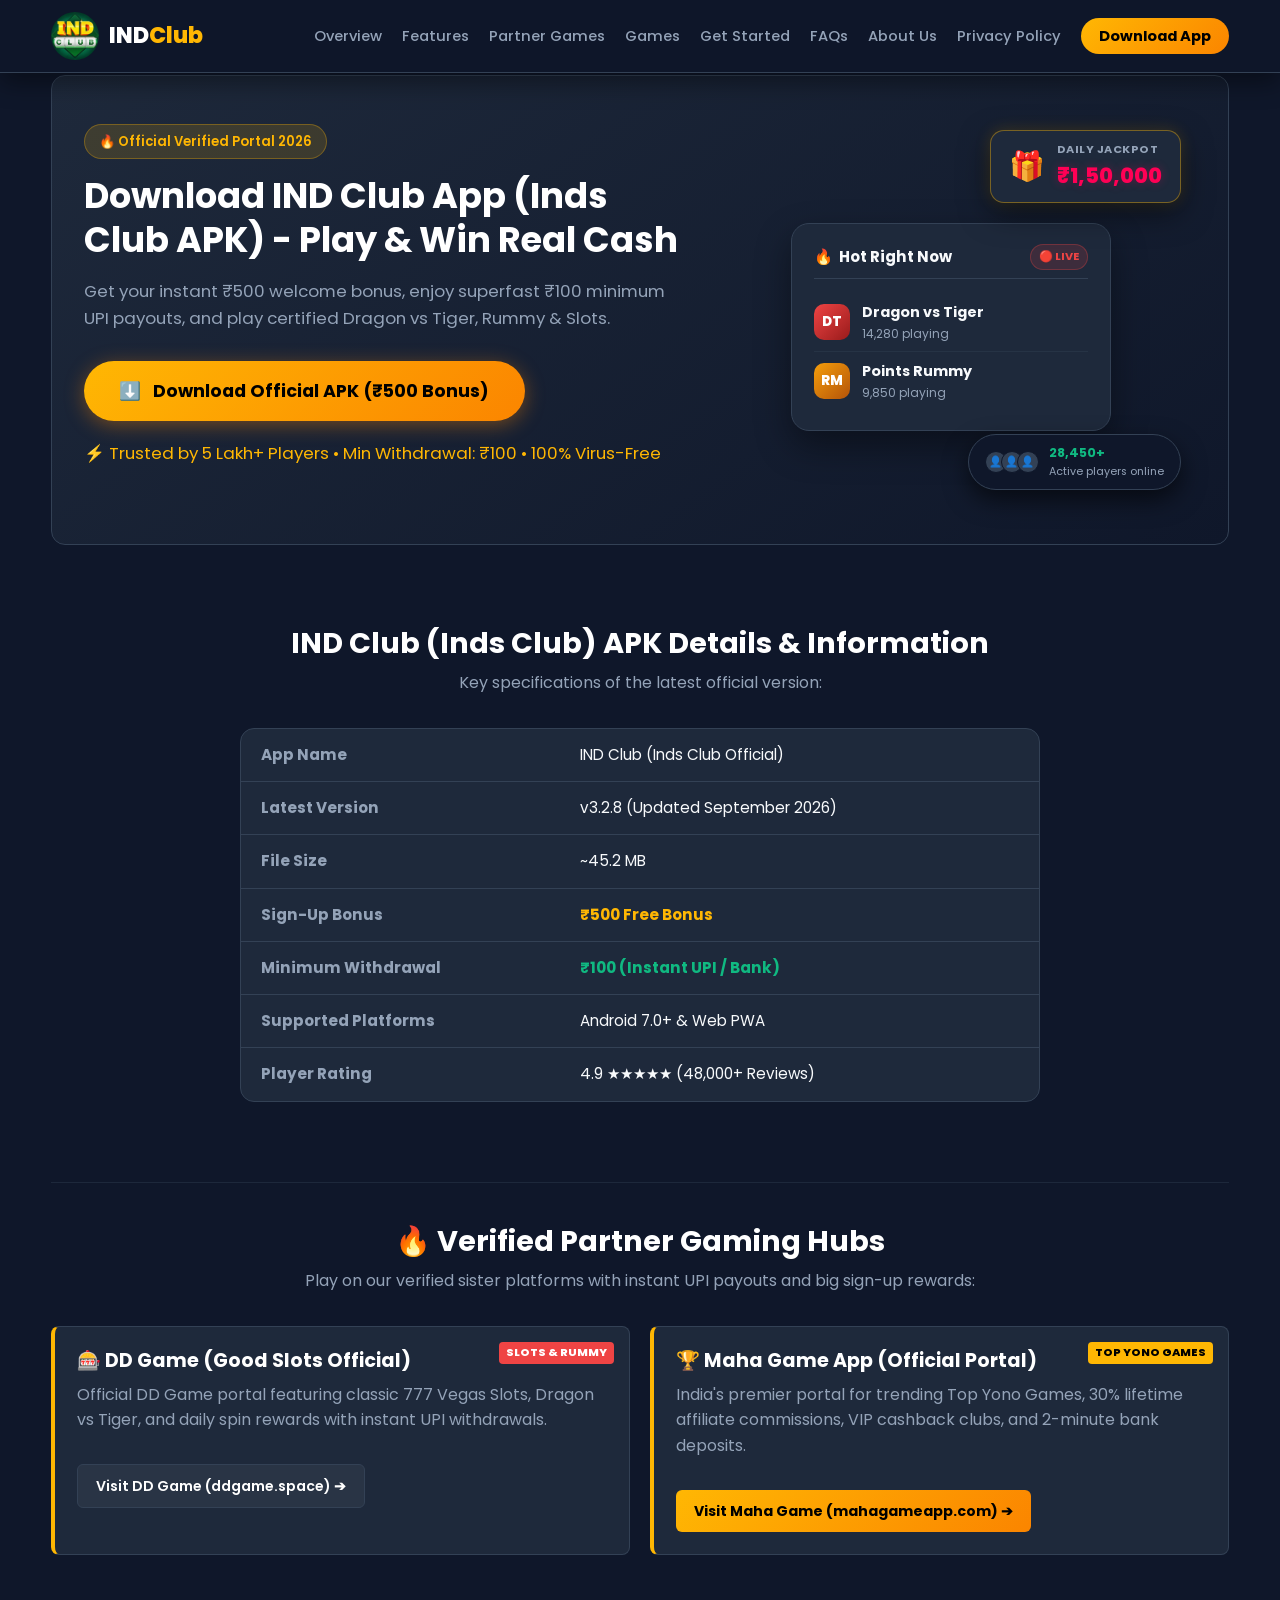
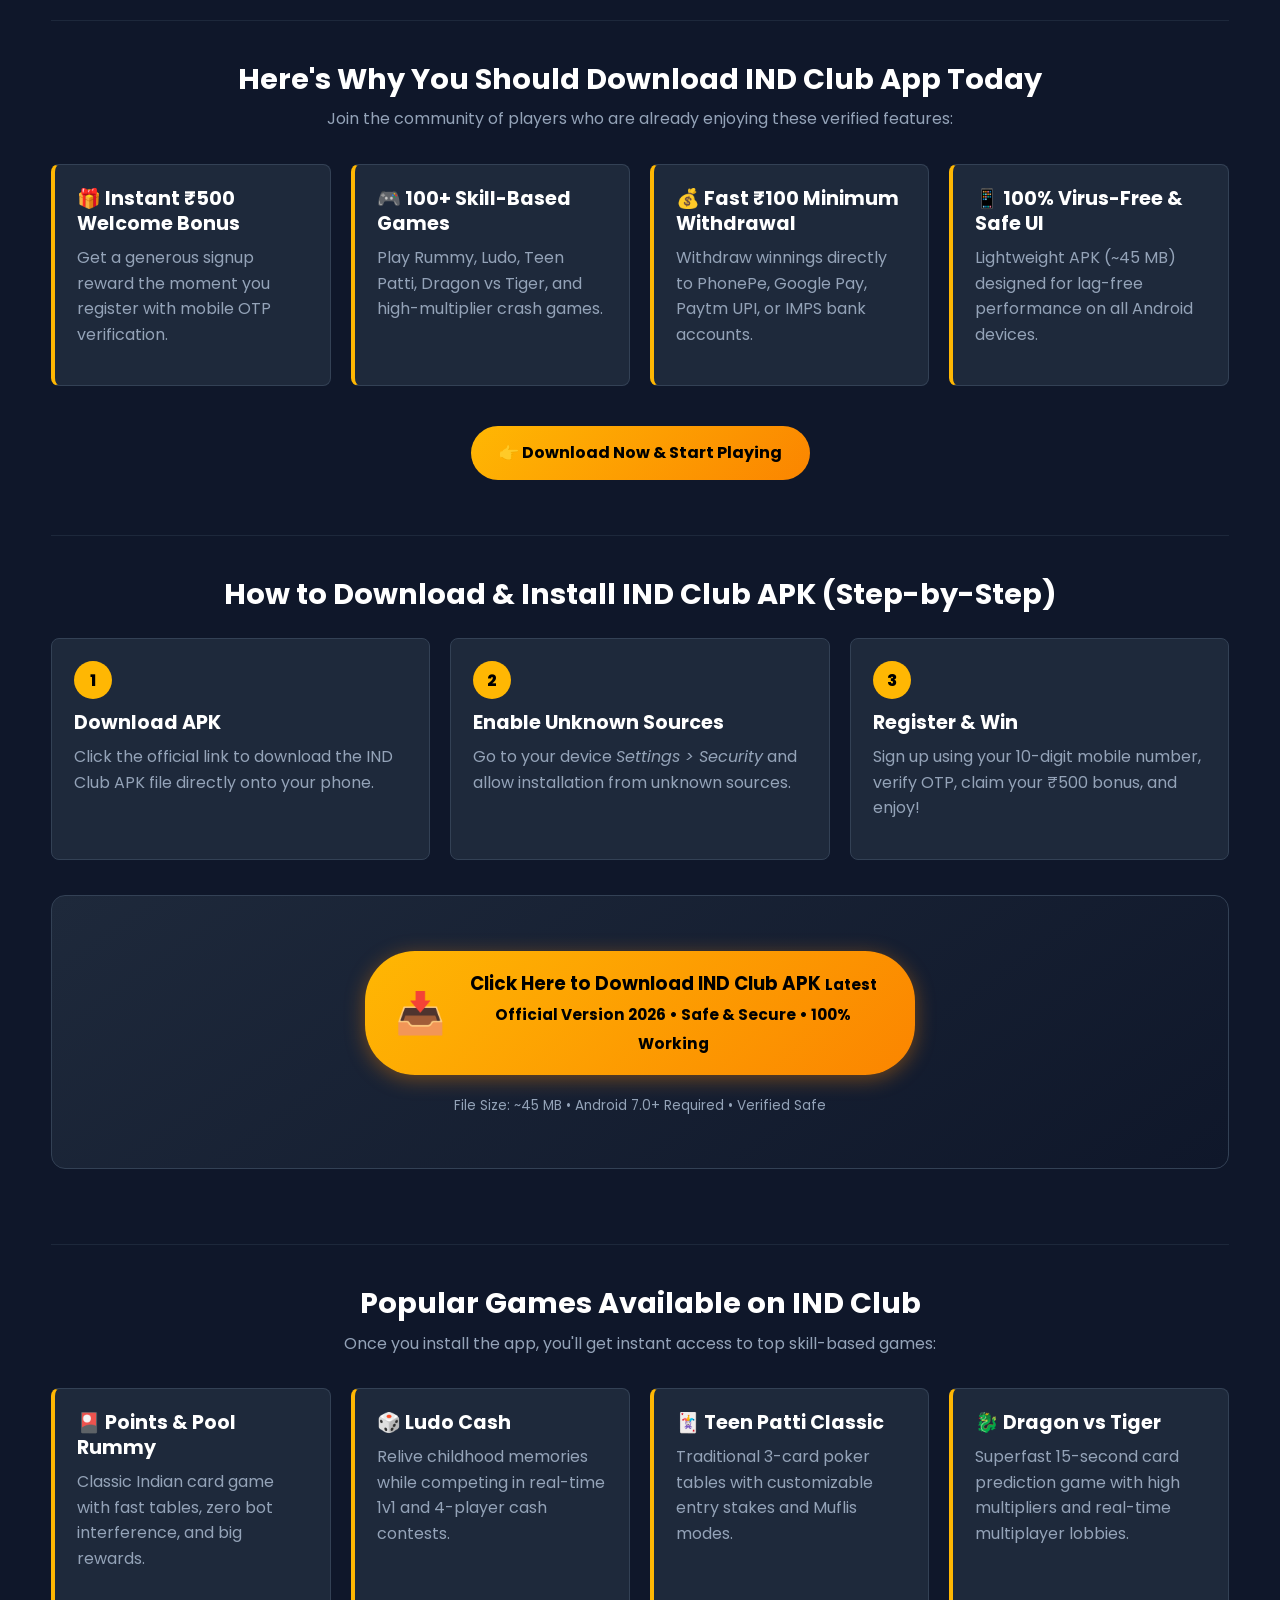
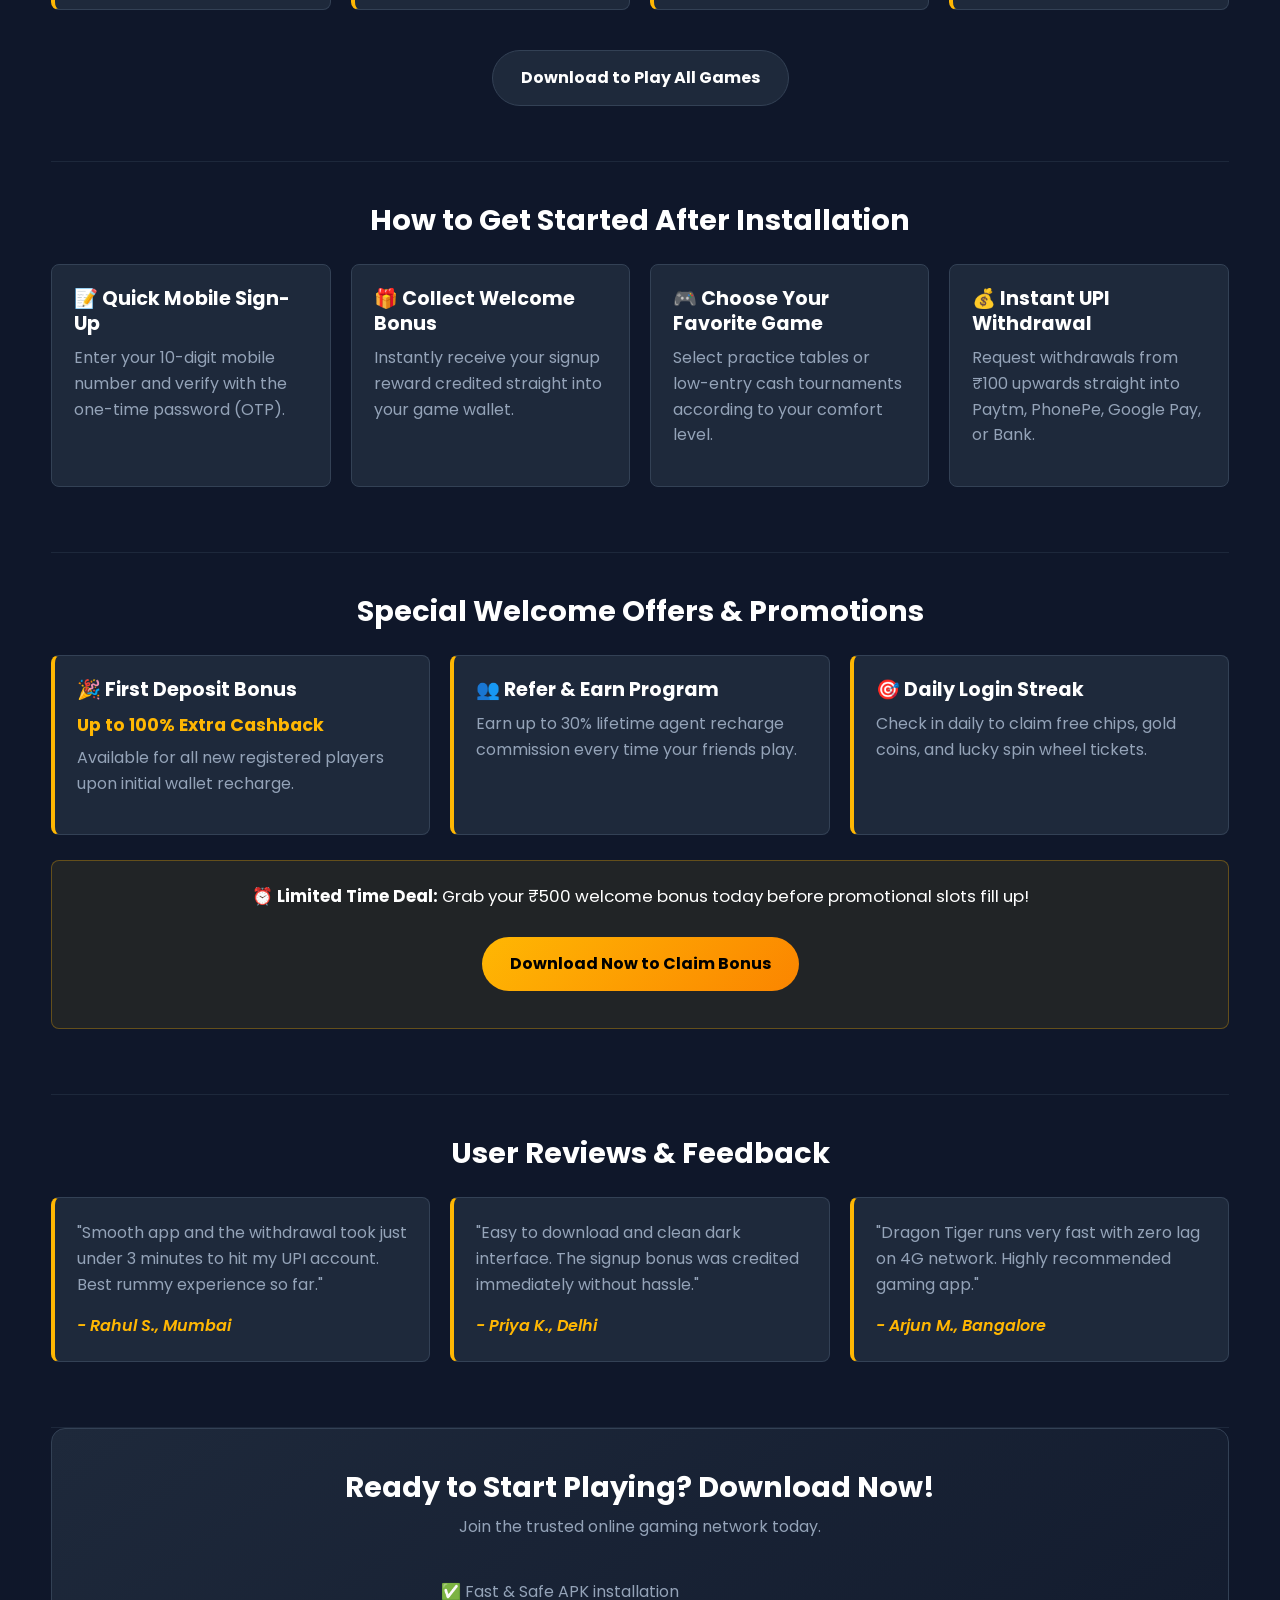
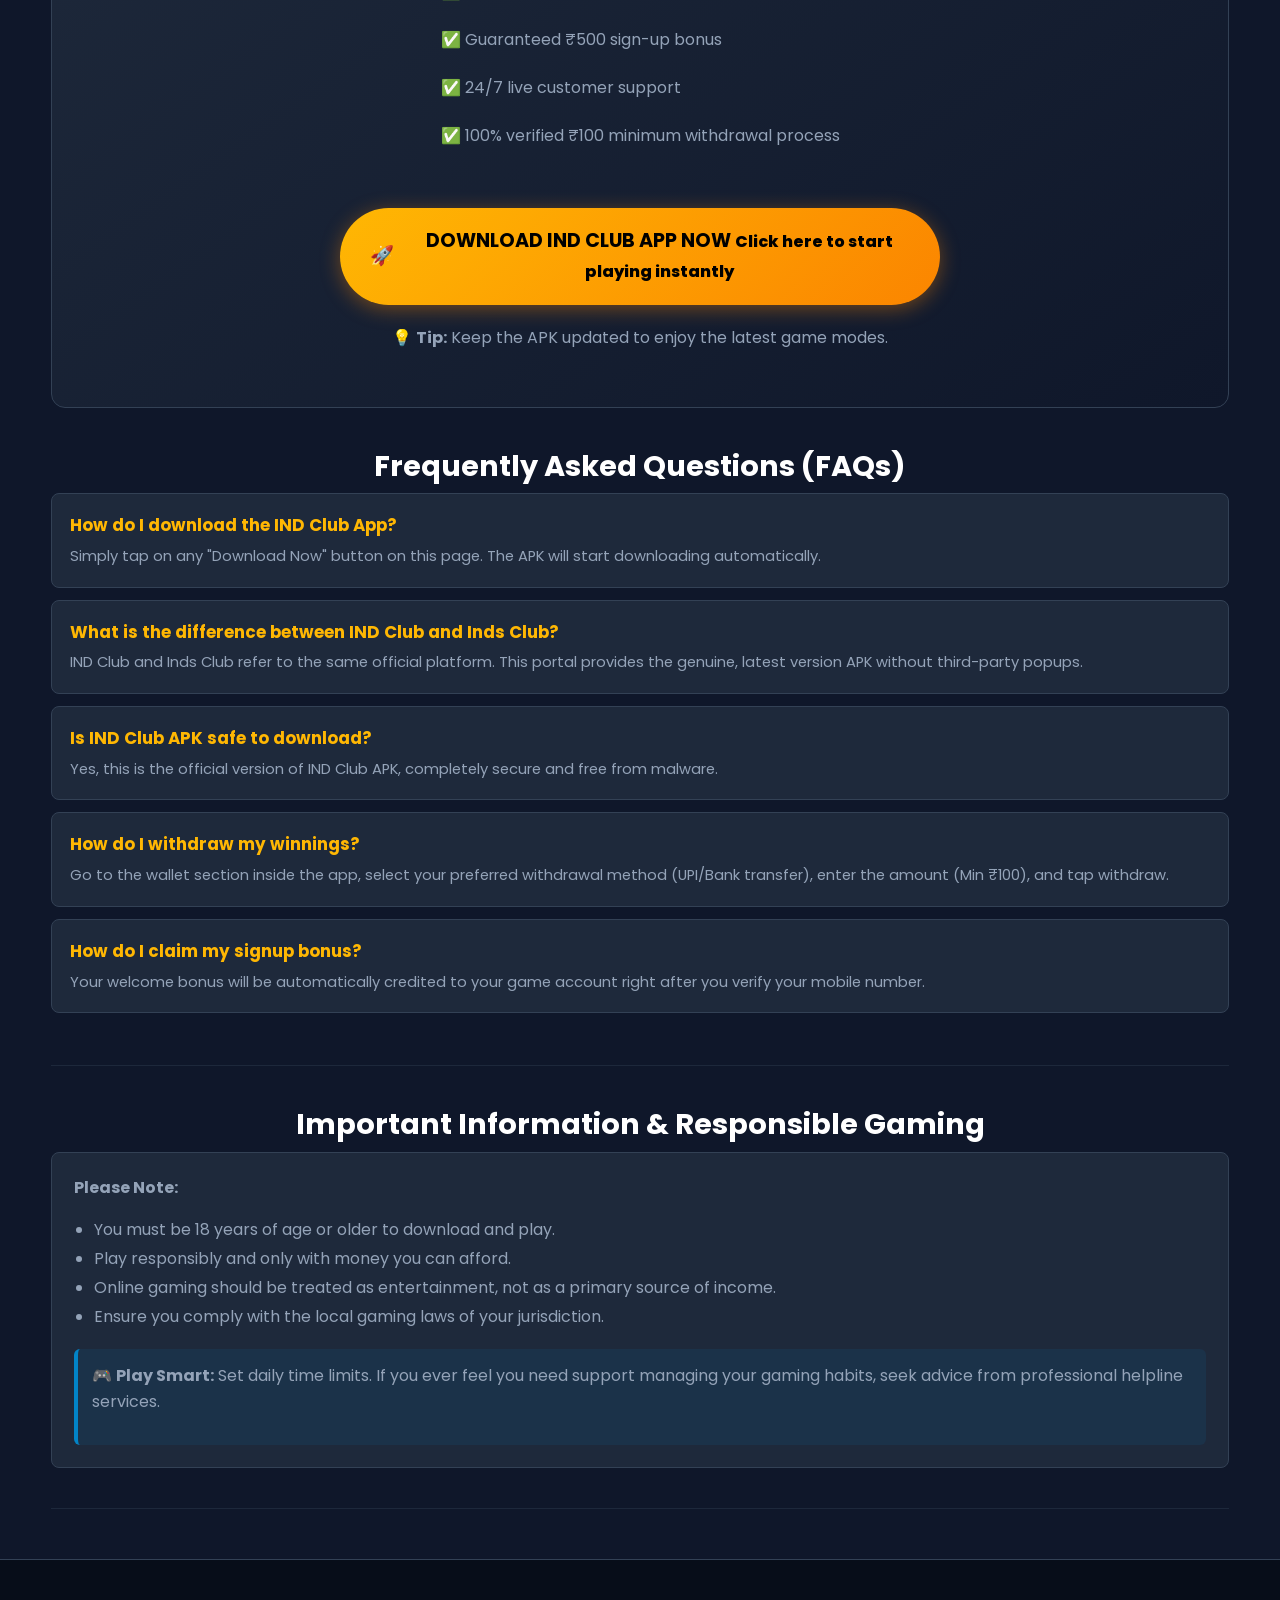
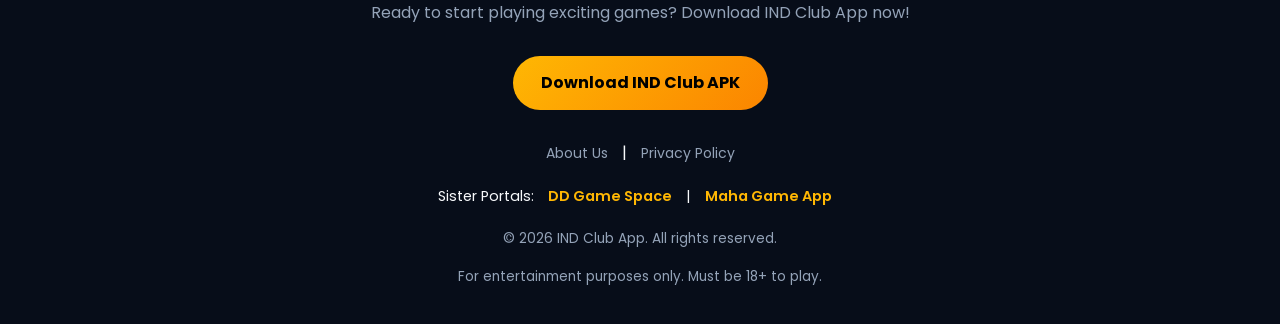
==== commit 23542c40: "Update index.html" ====
--- a/index.html
+++ b/index.html
@@ -130,6 +130,8 @@
                     <li><a href="#games">Games</a></li>
                     <li><a href="#get-started">Get Started</a></li>
                     <li><a href="#faq">FAQs</a></li>
+                    <li><a href="about.html">About Us</a></li>
+                    <li><a href="privacy.html">Privacy Policy</a></li>
                     <li><a href="https://indclub95.com/?code=W23WPAMW5M6&t=1788690538" target="_blank" rel="noopener noreferrer" class="nav-download-cta">Download App</a></li>
                 </ul>
             </nav>
@@ -153,7 +155,7 @@
                 <p class="download-note">⚡ Trusted by 5 Lakh+ Players • Min Withdrawal: ₹100 • 100% Virus-Free</p>
             </div>
             
-            <!-- Interactive Floating Live Cards (Replaces Old Static Blur Banner) -->
+            <!-- Interactive Floating Live Cards -->
             <div class="hero-media interactive-hero-box">
                 <!-- 1. Floating Jackpot -->
                 <div class="floating-jackpot-card float-anim">
@@ -206,7 +208,7 @@
             </div>
         </section>
 
-        <!-- Quick Overview Specs Table (Competitor Snippet Feature) -->
+        <!-- Quick Overview Specs Table -->
         <section class="content-section" id="overview">
             <h2>IND Club (Inds Club) APK Details & Information</h2>
             <p class="section-subtitle">Key specifications of the latest official version:</p>
@@ -552,6 +554,12 @@
                 </a>
             </div>
 
+            <!-- Internal Legal & Info Pages -->
+            <div class="footer-legal-links" style="margin: 15px 0; text-align: center;">
+                <a href="about.html" style="color: #94a3b8; text-decoration: none; margin: 0 10px; font-size: 14px;">About Us</a> | 
+                <a href="privacy.html" style="color: #94a3b8; text-decoration: none; margin: 0 10px; font-size: 14px;">Privacy Policy</a>
+            </div>
+
             <div class="footer-partner-links">
                 <span>Sister Portals:</span>
                 <a href="https://ddgame.space/" target="_blank" rel="noopener noreferrer">DD Game Space</a> | 
--- a/style.css
+++ b/style.css
@@ -22,6 +22,8 @@
 
 html {
     scroll-behavior: smooth;
+    max-width: 100%;
+    overflow-x: hidden;
 }
 
 body {
@@ -31,6 +33,8 @@
     background-color: var(--bg-dark);
     padding-top: 75px;
     overflow-x: hidden;
+    position: relative;
+    width: 100%;
 }
 
 /* Typography */
@@ -130,12 +134,15 @@
 
 /* Hero Section */
 .hero {
+    display: grid;
+    grid-template-columns: 1.1fr 0.9fr;
+    gap: 25px;
+    align-items: center;
     background: linear-gradient(145deg, #1e293b, #0f172a);
     border: 1px solid var(--border-color);
     border-radius: var(--radius-md);
-    padding: 3.5rem 1.5rem 2.5rem;
+    padding: 3rem 2rem;
     margin-bottom: 2.5rem;
-    text-align: center;
 }
 
 .hero-badge {
@@ -151,14 +158,14 @@
 }
 
 .hero h1 {
-    font-size: 2.4rem;
+    font-size: 2.2rem;
     margin-bottom: 1rem;
+    line-height: 1.25;
 }
 
 .hero p {
-    font-size: 1.1rem;
-    max-width: 750px;
-    margin: 0 auto 2rem;
+    font-size: 1.05rem;
+    margin-bottom: 1.8rem;
 }
 
 .hero-download-btn {
@@ -187,20 +194,140 @@
     color: var(--gold);
 }
 
-.hero-image-container {
-    margin-top: 2rem;
-}
-
-.hero-image {
+/* --- HERO FLOATING LIVE WIDGETS --- */
+.interactive-hero-box {
+    position: relative;
+    display: flex;
+    flex-direction: column;
+    align-items: center;
+    justify-content: center;
+    min-height: 340px;
+    padding: 10px;
     width: 100%;
-    max-width: 850px;
-    height: auto;
-    border-radius: var(--radius-md);
-    border: 1px solid var(--border-color);
-    box-shadow: var(--shadow);
-}
-
-/* Specs Overview Table (Competitor Exact Feature) */
+}
+
+.floating-jackpot-card {
+    position: absolute;
+    top: -10px;
+    right: 15px;
+    background: #1e293b;
+    border: 1.5px solid rgba(255, 183, 3, 0.4);
+    padding: 10px 18px;
+    border-radius: 14px;
+    display: flex;
+    align-items: center;
+    gap: 12px;
+    box-shadow: 0 10px 30px rgba(0, 0, 0, 0.5), 0 0 15px rgba(255, 183, 3, 0.2);
+    z-index: 3;
+}
+
+.jackpot-icon { font-size: 1.8rem; }
+.jackpot-details { display: flex; flex-direction: column; text-align: left; }
+.jackpot-label { font-size: 0.7rem; font-weight: 700; color: #94a3b8; letter-spacing: 0.5px; }
+.jackpot-amount { font-size: 1.3rem; font-weight: 800; color: #ff0055; text-shadow: 0 0 10px rgba(255, 0, 85, 0.3); }
+
+.hot-now-card {
+    background: #1e293b;
+    border: 1px solid #334155;
+    border-radius: 18px;
+    padding: 20px 22px;
+    width: 90%;
+    max-width: 320px;
+    box-shadow: 0 15px 35px rgba(0, 0, 0, 0.4);
+    margin-top: 35px;
+}
+
+.hot-header {
+    display: flex;
+    justify-content: space-between;
+    align-items: center;
+    margin-bottom: 14px;
+    padding-bottom: 8px;
+    border-bottom: 1px solid #334155;
+}
+
+.hot-title { display: flex; align-items: center; gap: 6px; font-size: 0.95rem; color: #f8fafc; }
+.live-pulse-badge {
+    font-size: 0.7rem;
+    font-weight: 700;
+    color: #ef4444;
+    background: rgba(239, 68, 68, 0.15);
+    padding: 3px 8px;
+    border-radius: 20px;
+    border: 1px solid rgba(239, 68, 68, 0.3);
+}
+
+.hot-game-row { display: flex; align-items: center; gap: 12px; padding: 8px 0; text-align: left; }
+.hot-game-row:not(:last-child) { border-bottom: 1px solid rgba(51, 65, 85, 0.4); }
+
+.mini-app-badge {
+    width: 36px;
+    height: 36px;
+    border-radius: 10px;
+    display: flex;
+    align-items: center;
+    justify-content: center;
+    font-weight: 800;
+    font-size: 0.85rem;
+    color: #fff;
+}
+
+.red-badge { background: linear-gradient(135deg, #ef4444, #991b1b); }
+.gold-badge { background: linear-gradient(135deg, #f59e0b, #b45309); }
+
+.hot-game-text { display: flex; flex-direction: column; }
+.hot-game-text strong { font-size: 0.9rem; color: #f8fafc; }
+.hot-game-text small { font-size: 0.75rem; color: #94a3b8; }
+
+.online-players-badge {
+    position: absolute;
+    bottom: -10px;
+    right: 15px;
+    background: #0f172a;
+    border: 1px solid #334155;
+    padding: 8px 16px;
+    border-radius: 50px;
+    display: flex;
+    align-items: center;
+    gap: 10px;
+    box-shadow: 0 10px 25px rgba(0, 0, 0, 0.6);
+    z-index: 3;
+}
+
+.avatar-group { display: flex; }
+.avatar {
+    width: 22px;
+    height: 22px;
+    border-radius: 50%;
+    background: #334155;
+    display: flex;
+    align-items: center;
+    justify-content: center;
+    font-size: 0.65rem;
+    border: 1.5px solid #0f172a;
+    margin-left: -6px;
+}
+.avatar:first-child { margin-left: 0; }
+.online-text { display: flex; flex-direction: column; text-align: left; }
+.online-text strong { font-size: 0.8rem; color: #10b981; }
+.online-text small { font-size: 0.68rem; color: #94a3b8; }
+
+/* Smooth Floating Animations */
+.float-anim {
+    animation: floatingUpDown 3.5s ease-in-out infinite;
+}
+
+.float-anim-slow {
+    animation: floatingUpDown 4.5s ease-in-out infinite reverse;
+}
+
+@keyframes floatingUpDown {
+    0% { transform: translateY(0px); }
+    50% { transform: translateY(-8px); }
+    100% { transform: translateY(0px); }
+}
+
+/* Specs Overview Table */
 .specs-table-wrapper {
     background: var(--card-dark);
     border: 1px solid var(--border-color);
@@ -235,20 +362,11 @@
     width: 40%;
 }
 
-.highlight-gold {
-    color: var(--gold);
-    font-weight: 700;
-}
-
-.highlight-green {
-    color: #10b981;
-    font-weight: 700;
-}
+.highlight-gold { color: var(--gold); font-weight: 700; }
+.highlight-green { color: #10b981; font-weight: 700; }
 
 /* Content Sections */
-main {
-    margin-bottom: 3rem;
-}
+main { margin-bottom: 3rem; }
 
 .content-section {
     padding: 2.5rem 0;
@@ -301,10 +419,7 @@
     border-radius: 4px;
 }
 
-.gold-bg {
-    background: var(--gold);
-    color: #000;
-}
+.gold-bg { background: var(--gold); color: #000; }
 
 .partner-btn {
     display: inline-block;
@@ -462,25 +577,6 @@
     margin-top: 10px;
     font-weight: 600;
     color: var(--gold);
-}
-
-/* Screenshot */
-.app-screenshot {
-    margin: 25px 0;
-    text-align: center;
-}
-
-.section-image {
-    max-width: 100%;
-    height: auto;
-    border-radius: var(--radius-sm);
-    border: 1px solid var(--border-color);
-}
-
-.image-caption {
-    margin-top: 10px;
-    font-style: italic;
-    color: var(--text-muted);
 }
 
 /* Final CTA */
@@ -618,9 +714,42 @@
 }
 
 /* Responsiveness */
+@media (max-width: 900px) {
+    .hero {
+        grid-template-columns: 1fr;
+        text-align: center;
+        padding: 2.5rem 1.2rem;
+    }
+
+    .hero-content {
+        margin-bottom: 20px;
+    }
+
+    .floating-jackpot-card {
+        position: static;
+        margin-bottom: 14px;
+        width: 100%;
+        max-width: 320px;
+        justify-content: center;
+    }
+
+    .online-players-badge {
+        position: static;
+        margin-top: 15px;
+        width: fit-content;
+        margin-left: auto;
+        margin-right: auto;
+    }
+
+    .hot-now-card {
+        margin-top: 0;
+        width: 100%;
+        max-width: 320px;
+    }
+}
+
 @media (max-width: 768px) {
-    .hero h1 { font-size: 1.8rem; }
-    .hero { padding: 2.5rem 1rem; }
+    .hero h1 { font-size: 1.75rem; }
     .mobile-menu-btn { display: block; }
 
     nav {
--- a/style.css
+++ b/style.css
@@ -22,6 +22,8 @@
 
 html {
     scroll-behavior: smooth;
+    max-width: 100%;
+    overflow-x: hidden;
 }
 
 body {
@@ -31,6 +33,8 @@
     background-color: var(--bg-dark);
     padding-top: 75px;
     overflow-x: hidden;
+    position: relative;
+    width: 100%;
 }
 
 /* Typography */
@@ -130,12 +134,15 @@
 
 /* Hero Section */
 .hero {
+    display: grid;
+    grid-template-columns: 1.1fr 0.9fr;
+    gap: 25px;
+    align-items: center;
     background: linear-gradient(145deg, #1e293b, #0f172a);
     border: 1px solid var(--border-color);
     border-radius: var(--radius-md);
-    padding: 3.5rem 1.5rem 2.5rem;
+    padding: 3rem 2rem;
     margin-bottom: 2.5rem;
-    text-align: center;
 }
 
 .hero-badge {
@@ -151,14 +158,14 @@
 }
 
 .hero h1 {
-    font-size: 2.4rem;
+    font-size: 2.2rem;
     margin-bottom: 1rem;
+    line-height: 1.25;
 }
 
 .hero p {
-    font-size: 1.1rem;
-    max-width: 750px;
-    margin: 0 auto 2rem;
+    font-size: 1.05rem;
+    margin-bottom: 1.8rem;
 }
 
 .hero-download-btn {
@@ -187,20 +194,140 @@
     color: var(--gold);
 }
 
-.hero-image-container {
-    margin-top: 2rem;
-}
-
-.hero-image {
+/* --- HERO FLOATING LIVE WIDGETS --- */
+.interactive-hero-box {
+    position: relative;
+    display: flex;
+    flex-direction: column;
+    align-items: center;
+    justify-content: center;
+    min-height: 340px;
+    padding: 10px;
     width: 100%;
-    max-width: 850px;
-    height: auto;
-    border-radius: var(--radius-md);
-    border: 1px solid var(--border-color);
-    box-shadow: var(--shadow);
-}
-
-/* Specs Overview Table (Competitor Exact Feature) */
+}
+
+.floating-jackpot-card {
+    position: absolute;
+    top: -10px;
+    right: 15px;
+    background: #1e293b;
+    border: 1.5px solid rgba(255, 183, 3, 0.4);
+    padding: 10px 18px;
+    border-radius: 14px;
+    display: flex;
+    align-items: center;
+    gap: 12px;
+    box-shadow: 0 10px 30px rgba(0, 0, 0, 0.5), 0 0 15px rgba(255, 183, 3, 0.2);
+    z-index: 3;
+}
+
+.jackpot-icon { font-size: 1.8rem; }
+.jackpot-details { display: flex; flex-direction: column; text-align: left; }
+.jackpot-label { font-size: 0.7rem; font-weight: 700; color: #94a3b8; letter-spacing: 0.5px; }
+.jackpot-amount { font-size: 1.3rem; font-weight: 800; color: #ff0055; text-shadow: 0 0 10px rgba(255, 0, 85, 0.3); }
+
+.hot-now-card {
+    background: #1e293b;
+    border: 1px solid #334155;
+    border-radius: 18px;
+    padding: 20px 22px;
+    width: 90%;
+    max-width: 320px;
+    box-shadow: 0 15px 35px rgba(0, 0, 0, 0.4);
+    margin-top: 35px;
+}
+
+.hot-header {
+    display: flex;
+    justify-content: space-between;
+    align-items: center;
+    margin-bottom: 14px;
+    padding-bottom: 8px;
+    border-bottom: 1px solid #334155;
+}
+
+.hot-title { display: flex; align-items: center; gap: 6px; font-size: 0.95rem; color: #f8fafc; }
+.live-pulse-badge {
+    font-size: 0.7rem;
+    font-weight: 700;
+    color: #ef4444;
+    background: rgba(239, 68, 68, 0.15);
+    padding: 3px 8px;
+    border-radius: 20px;
+    border: 1px solid rgba(239, 68, 68, 0.3);
+}
+
+.hot-game-row { display: flex; align-items: center; gap: 12px; padding: 8px 0; text-align: left; }
+.hot-game-row:not(:last-child) { border-bottom: 1px solid rgba(51, 65, 85, 0.4); }
+
+.mini-app-badge {
+    width: 36px;
+    height: 36px;
+    border-radius: 10px;
+    display: flex;
+    align-items: center;
+    justify-content: center;
+    font-weight: 800;
+    font-size: 0.85rem;
+    color: #fff;
+}
+
+.red-badge { background: linear-gradient(135deg, #ef4444, #991b1b); }
+.gold-badge { background: linear-gradient(135deg, #f59e0b, #b45309); }
+
+.hot-game-text { display: flex; flex-direction: column; }
+.hot-game-text strong { font-size: 0.9rem; color: #f8fafc; }
+.hot-game-text small { font-size: 0.75rem; color: #94a3b8; }
+
+.online-players-badge {
+    position: absolute;
+    bottom: -10px;
+    right: 15px;
+    background: #0f172a;
+    border: 1px solid #334155;
+    padding: 8px 16px;
+    border-radius: 50px;
+    display: flex;
+    align-items: center;
+    gap: 10px;
+    box-shadow: 0 10px 25px rgba(0, 0, 0, 0.6);
+    z-index: 3;
+}
+
+.avatar-group { display: flex; }
+.avatar {
+    width: 22px;
+    height: 22px;
+    border-radius: 50%;
+    background: #334155;
+    display: flex;
+    align-items: center;
+    justify-content: center;
+    font-size: 0.65rem;
+    border: 1.5px solid #0f172a;
+    margin-left: -6px;
+}
+.avatar:first-child { margin-left: 0; }
+.online-text { display: flex; flex-direction: column; text-align: left; }
+.online-text strong { font-size: 0.8rem; color: #10b981; }
+.online-text small { font-size: 0.68rem; color: #94a3b8; }
+
+/* Smooth Floating Animations */
+.float-anim {
+    animation: floatingUpDown 3.5s ease-in-out infinite;
+}
+
+.float-anim-slow {
+    animation: floatingUpDown 4.5s ease-in-out infinite reverse;
+}
+
+@keyframes floatingUpDown {
+    0% { transform: translateY(0px); }
+    50% { transform: translateY(-8px); }
+    100% { transform: translateY(0px); }
+}
+
+/* Specs Overview Table */
 .specs-table-wrapper {
     background: var(--card-dark);
     border: 1px solid var(--border-color);
@@ -235,20 +362,11 @@
     width: 40%;
 }
 
-.highlight-gold {
-    color: var(--gold);
-    font-weight: 700;
-}
-
-.highlight-green {
-    color: #10b981;
-    font-weight: 700;
-}
+.highlight-gold { color: var(--gold); font-weight: 700; }
+.highlight-green { color: #10b981; font-weight: 700; }
 
 /* Content Sections */
-main {
-    margin-bottom: 3rem;
-}
+main { margin-bottom: 3rem; }
 
 .content-section {
     padding: 2.5rem 0;
@@ -301,10 +419,7 @@
     border-radius: 4px;
 }
 
-.gold-bg {
-    background: var(--gold);
-    color: #000;
-}
+.gold-bg { background: var(--gold); color: #000; }
 
 .partner-btn {
     display: inline-block;
@@ -462,25 +577,6 @@
     margin-top: 10px;
     font-weight: 600;
     color: var(--gold);
-}
-
-/* Screenshot */
-.app-screenshot {
-    margin: 25px 0;
-    text-align: center;
-}
-
-.section-image {
-    max-width: 100%;
-    height: auto;
-    border-radius: var(--radius-sm);
-    border: 1px solid var(--border-color);
-}
-
-.image-caption {
-    margin-top: 10px;
-    font-style: italic;
-    color: var(--text-muted);
 }
 
 /* Final CTA */
@@ -618,9 +714,42 @@
 }
 
 /* Responsiveness */
+@media (max-width: 900px) {
+    .hero {
+        grid-template-columns: 1fr;
+        text-align: center;
+        padding: 2.5rem 1.2rem;
+    }
+
+    .hero-content {
+        margin-bottom: 20px;
+    }
+
+    .floating-jackpot-card {
+        position: static;
+        margin-bottom: 14px;
+        width: 100%;
+        max-width: 320px;
+        justify-content: center;
+    }
+
+    .online-players-badge {
+        position: static;
+        margin-top: 15px;
+        width: fit-content;
+        margin-left: auto;
+        margin-right: auto;
+    }
+
+    .hot-now-card {
+        margin-top: 0;
+        width: 100%;
+        max-width: 320px;
+    }
+}
+
 @media (max-width: 768px) {
-    .hero h1 { font-size: 1.8rem; }
-    .hero { padding: 2.5rem 1rem; }
+    .hero h1 { font-size: 1.75rem; }
     .mobile-menu-btn { display: block; }
 
     nav {
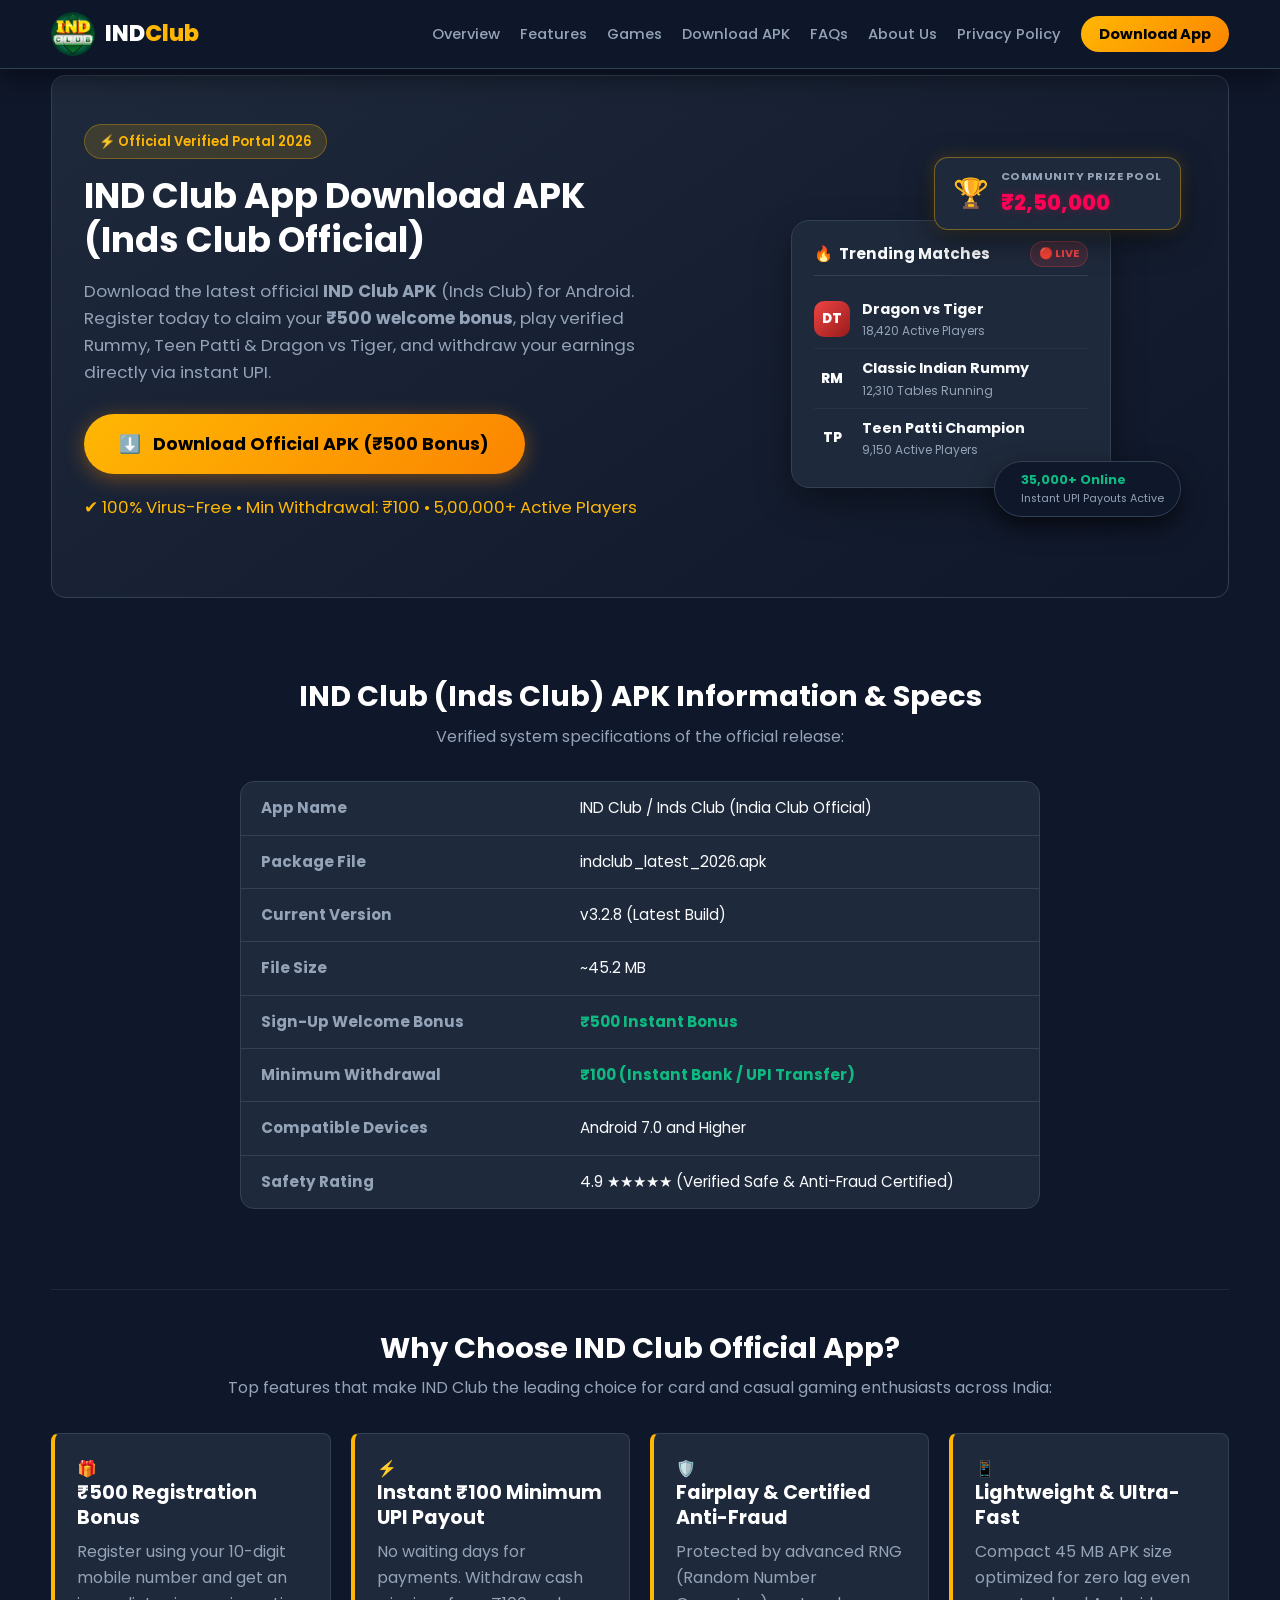
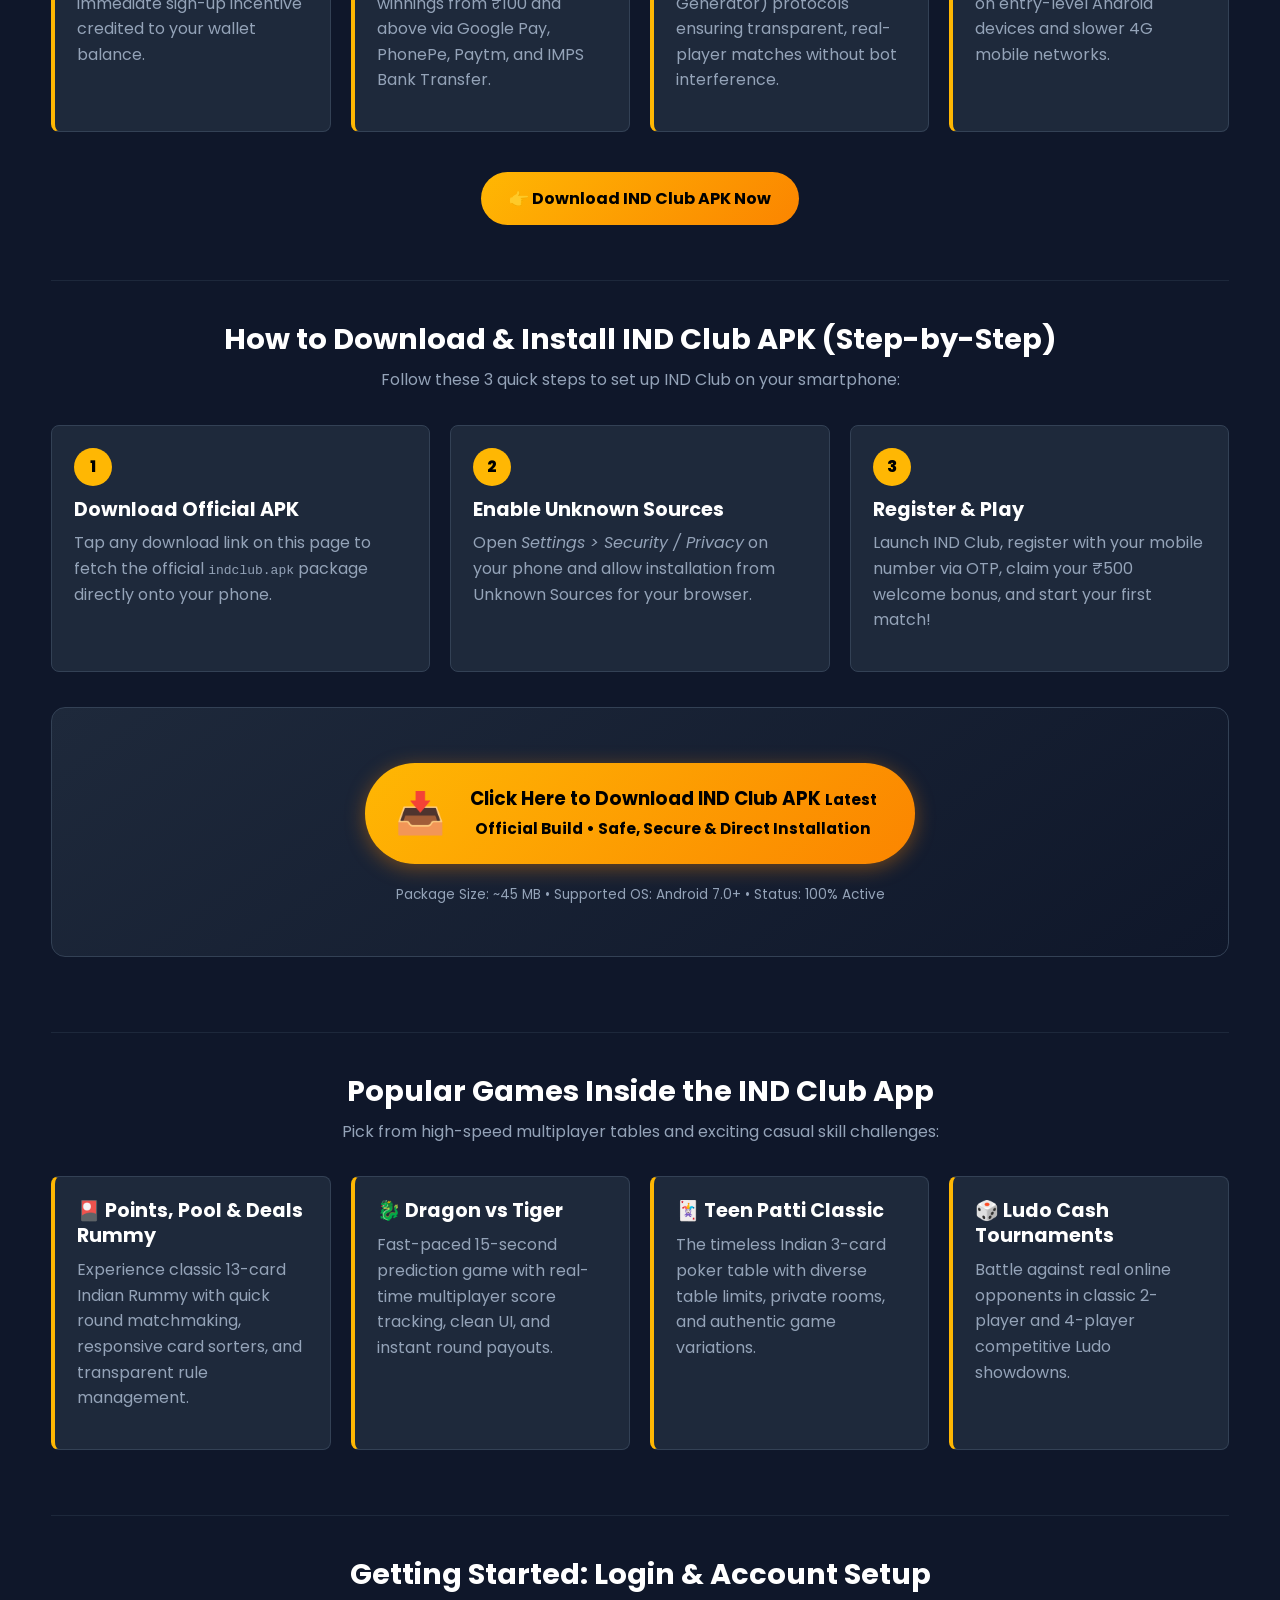
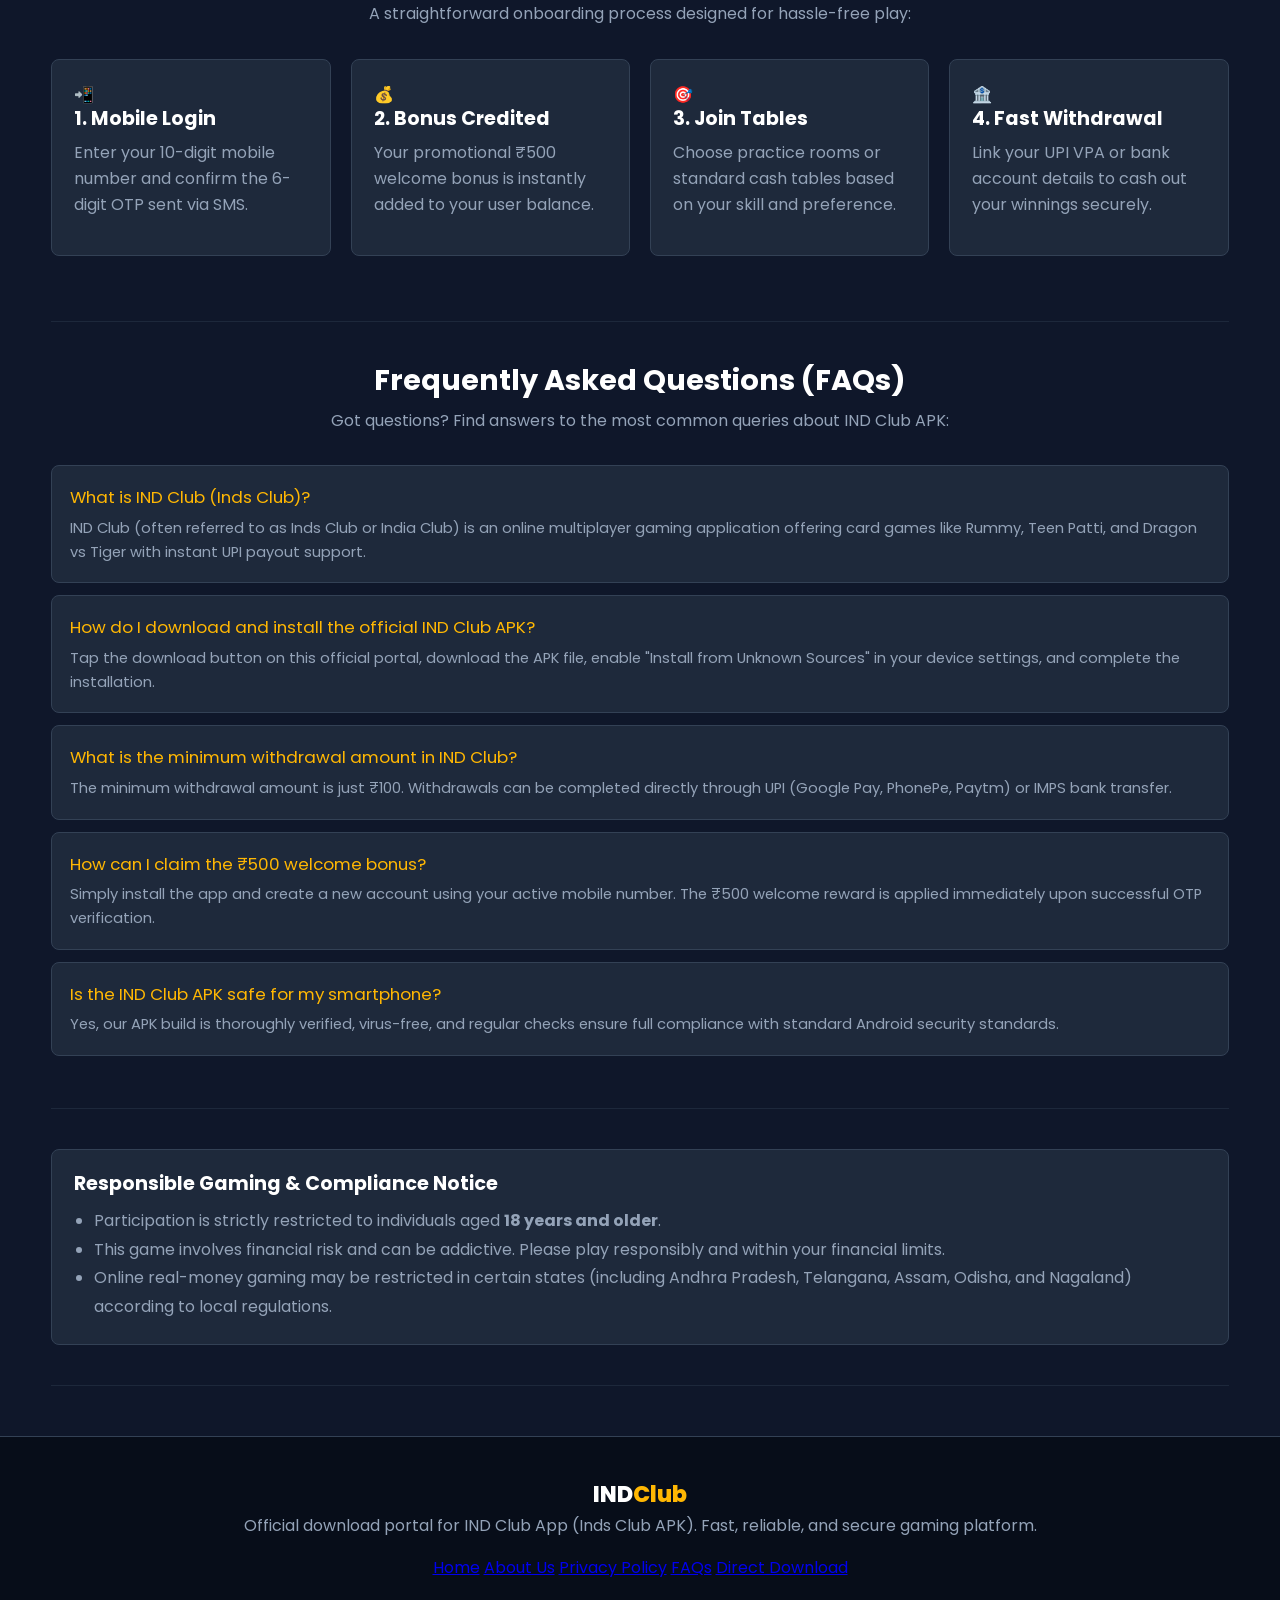
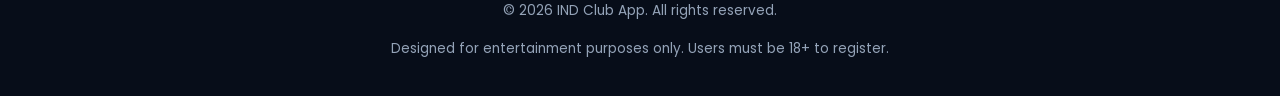
==== commit d1ef1bf7: "Update index.html" ====
--- a/index.html
+++ b/index.html
@@ -9,7 +9,7 @@
     <!-- High-Ranking SEO Title & Meta -->
     <title>IND Club App Download APK (Official 2026) - Inds Club Login & ₹500 Bonus</title>
     <meta name="description" content="Download official IND Club APK (Inds Club Latest Version 2026). Claim instant ₹500 welcome bonus, min ₹100 instant UPI withdrawals & certified Rummy, Dragon vs Tiger.">
-    <meta name="keywords" content="ind club app download, inds club, inds club apk, ind club apk download, ind club login, ind club bonus, inds club download 2026, ind club withdrawal proof">
+    <meta name="keywords" content="ind club, ind club app download, inds club, inds club apk, ind club apk download, ind club login, ind club bonus, india club app, inds club download 2026, ind club withdrawal proof">
 
     <meta name="author" content="IND Club Team">
     <meta name="publisher" content="IND Club App">
@@ -41,11 +41,11 @@
     <meta property="og:description" content="Download official IND Club App APK 2026. Fast ₹100 withdrawals, 24/7 support, and instant ₹500 welcome bonus!">
     <meta property="og:type" content="website">
     <meta property="og:url" content="https://indclub.live/">
-    <meta property="og:image" content="https://indclub.live/images/main.jpg">
+    <meta property="og:image" content="https://indclub.live/images/logo.jpg">
     <meta property="og:site_name" content="IND Club App">
     <meta property="og:locale" content="en_IN">
 
-    <meta name="theme-color" content="#0f172a">
+    <meta name="theme-color" content="#ffffff">
 
     <!-- Rich Schema (SoftwareApplication + FAQPage) -->
     <script type="application/ld+json">
@@ -78,7 +78,7 @@
             "name": "How do I download IND Club (Inds Club) App?",
             "acceptedAnswer": {
               "@type": "Answer",
-              "text": "Click on any download button on this page to download the latest official IND Club APK file directly to your Android phone."
+              "text": "Click on any download button on this page to download the latest official IND Club APK file directly to your Android device."
             }
           },
           {
@@ -86,7 +86,7 @@
             "name": "What is the minimum withdrawal limit in IND Club?",
             "acceptedAnswer": {
               "@type": "Answer",
-              "text": "The minimum withdrawal limit is only ₹100, credited in under 2 minutes via UPI, Paytm, PhonePe, or Bank IMPS with zero fees."
+              "text": "The minimum withdrawal limit is ₹100, credited quickly via UPI, Paytm, PhonePe, or Bank IMPS with zero processing fees."
             }
           },
           {
@@ -96,6 +96,14 @@
               "@type": "Answer",
               "text": "Install the app, register with your 10-digit mobile number, and your welcome bonus will be credited automatically to your wallet."
             }
+          },
+          {
+            "@type": "Question",
+            "name": "Is IND Club APK safe to install on Android?",
+            "acceptedAnswer": {
+              "@type": "Answer",
+              "text": "Yes, IND Club APK is scanned and 100% free from malware, viruses, and third-party bloatware."
+            }
           }
         ]
       }
@@ -112,8 +120,8 @@
                     src="/images/logo.jpg" 
                     alt="IND Club App Logo" 
                     class="logo-img"
-                    width="48"
-                    height="48"
+                    width="44"
+                    height="44"
                     loading="eager"
                     fetchpriority="high"
                 >
@@ -126,9 +134,8 @@
                 <ul>
                     <li><a href="#overview">Overview</a></li>
                     <li><a href="#why-download">Features</a></li>
-                    <li><a href="#partners">Partner Games</a></li>
                     <li><a href="#games">Games</a></li>
-                    <li><a href="#get-started">Get Started</a></li>
+                    <li><a href="#download">Download APK</a></li>
                     <li><a href="#faq">FAQs</a></li>
                     <li><a href="about.html">About Us</a></li>
                     <li><a href="privacy.html">Privacy Policy</a></li>
@@ -140,38 +147,35 @@
 
     <!-- Main Content -->
     <main class="container">
-        <!-- Hero Section with Floating Live Cards (No Blur Images) -->
+        <!-- Hero Section -->
         <section class="hero">
             <div class="hero-content">
-                <span class="hero-badge">🔥 Official Verified Portal 2026</span>
-                <h1>Download IND Club App (Inds Club APK) - Play & Win Real Cash</h1>
-                <p>Get your instant ₹500 welcome bonus, enjoy superfast ₹100 minimum UPI payouts, and play certified Dragon vs Tiger, Rummy & Slots.</p>
-                
-                <!-- Hero Download Button -->
+                <span class="hero-badge">⚡ Official Verified Portal 2026</span>
+                <h1>IND Club App Download APK (Inds Club Official)</h1>
+                <p>Download the latest official <strong>IND Club APK</strong> (Inds Club) for Android. Register today to claim your <strong>₹500 welcome bonus</strong>, play verified Rummy, Teen Patti & Dragon vs Tiger, and withdraw your earnings directly via instant UPI.</p>
+                
                 <a href="https://indclub95.com/?code=W23WPAMW5M6&t=1788690538" target="_blank" rel="noopener noreferrer" class="hero-download-btn">
                     <span class="hero-download-icon" aria-hidden="true">⬇️</span>
                     <span>Download Official APK (₹500 Bonus)</span>
                 </a>
-                <p class="download-note">⚡ Trusted by 5 Lakh+ Players • Min Withdrawal: ₹100 • 100% Virus-Free</p>
-            </div>
-            
-            <!-- Interactive Floating Live Cards -->
+                <p class="download-note">✔ 100% Virus-Free • Min Withdrawal: ₹100 • 5,00,000+ Active Players</p>
+            </div>
+            
+            <!-- Interactive Live Status Card -->
             <div class="hero-media interactive-hero-box">
-                <!-- 1. Floating Jackpot -->
                 <div class="floating-jackpot-card float-anim">
-                    <div class="jackpot-icon">🎁</div>
+                    <div class="jackpot-icon">🏆</div>
                     <div class="jackpot-details">
-                        <span class="jackpot-label">DAILY JACKPOT</span>
-                        <span class="jackpot-amount">₹1,50,000</span>
-                    </div>
-                </div>
-
-                <!-- 2. Hot Right Now Live Box -->
+                        <span class="jackpot-label">COMMUNITY PRIZE POOL</span>
+                        <span class="jackpot-amount">₹2,50,000</span>
+                    </div>
+                </div>
+
                 <div class="hot-now-card">
                     <div class="hot-header">
                         <div class="hot-title">
                             <span>🔥</span>
-                            <strong>Hot Right Now</strong>
+                            <strong>Trending Matches</strong>
                         </div>
                         <span class="live-pulse-badge">🔴 LIVE</span>
                     </div>
@@ -180,29 +184,32 @@
                         <div class="mini-app-badge red-badge">DT</div>
                         <div class="hot-game-text">
                             <strong>Dragon vs Tiger</strong>
-                            <small>14,280 playing</small>
+                            <small>18,420 Active Players</small>
                         </div>
                     </div>
 
                     <div class="hot-game-row">
-                        <div class="mini-app-badge gold-badge">RM</div>
+                        <div class="mini-app-badge green-badge">RM</div>
                         <div class="hot-game-text">
-                            <strong>Points Rummy</strong>
-                            <small>9,850 playing</small>
+                            <strong>Classic Indian Rummy</strong>
+                            <small>12,310 Tables Running</small>
                         </div>
                     </div>
-                </div>
-
-                <!-- 3. Players Online Badge -->
+
+                    <div class="hot-game-row">
+                        <div class="mini-app-badge blue-badge">TP</div>
+                        <div class="hot-game-text">
+                            <strong>Teen Patti Champion</strong>
+                            <small>9,150 Active Players</small>
+                        </div>
+                    </div>
+                </div>
+
                 <div class="online-players-badge float-anim-slow">
-                    <div class="avatar-group">
-                        <span class="avatar av1">👤</span>
-                        <span class="avatar av2">👤</span>
-                        <span class="avatar av3">👤</span>
-                    </div>
+                    <span class="pulse-dot"></span>
                     <div class="online-text">
-                        <strong>28,450+</strong>
-                        <small>Active players online</small>
+                        <strong>35,000+ Online</strong>
+                        <small>Instant UPI Payouts Active</small>
                     </div>
                 </div>
             </div>
@@ -210,365 +217,265 @@
 
         <!-- Quick Overview Specs Table -->
         <section class="content-section" id="overview">
-            <h2>IND Club (Inds Club) APK Details & Information</h2>
-            <p class="section-subtitle">Key specifications of the latest official version:</p>
+            <div class="section-title-wrap">
+                <h2>IND Club (Inds Club) APK Information & Specs</h2>
+                <p class="section-subtitle">Verified system specifications of the official release:</p>
+            </div>
             
             <div class="specs-table-wrapper">
                 <table class="specs-table">
                     <tbody>
                         <tr>
                             <td><strong>App Name</strong></td>
-                            <td>IND Club (Inds Club Official)</td>
-                        </tr>
-                        <tr>
-                            <td><strong>Latest Version</strong></td>
-                            <td>v3.2.8 (Updated September 2026)</td>
+                            <td>IND Club / Inds Club (India Club Official)</td>
+                        </tr>
+                        <tr>
+                            <td><strong>Package File</strong></td>
+                            <td>indclub_latest_2026.apk</td>
+                        </tr>
+                        <tr>
+                            <td><strong>Current Version</strong></td>
+                            <td>v3.2.8 (Latest Build)</td>
                         </tr>
                         <tr>
                             <td><strong>File Size</strong></td>
                             <td>~45.2 MB</td>
                         </tr>
                         <tr>
-                            <td><strong>Sign-Up Bonus</strong></td>
-                            <td><span class="highlight-gold">₹500 Free Bonus</span></td>
+                            <td><strong>Sign-Up Welcome Bonus</strong></td>
+                            <td><span class="highlight-green">₹500 Instant Bonus</span></td>
                         </tr>
                         <tr>
                             <td><strong>Minimum Withdrawal</strong></td>
-                            <td><span class="highlight-green">₹100 (Instant UPI / Bank)</span></td>
-                        </tr>
-                        <tr>
-                            <td><strong>Supported Platforms</strong></td>
-                            <td>Android 7.0+ & Web PWA</td>
-                        </tr>
-                        <tr>
-                            <td><strong>Player Rating</strong></td>
-                            <td>4.9 ★★★★★ (48,000+ Reviews)</td>
+                            <td><span class="highlight-green">₹100 (Instant Bank / UPI Transfer)</span></td>
+                        </tr>
+                        <tr>
+                            <td><strong>Compatible Devices</strong></td>
+                            <td>Android 7.0 and Higher</td>
+                        </tr>
+                        <tr>
+                            <td><strong>Safety Rating</strong></td>
+                            <td>4.9 ★★★★★ (Verified Safe & Anti-Fraud Certified)</td>
                         </tr>
                     </tbody>
                 </table>
             </div>
         </section>
 
-        <!-- Top Partner Platforms Interlinking Section -->
-        <section class="content-section" id="partners">
-            <h2>🔥 Verified Partner Gaming Hubs</h2>
-            <p class="section-subtitle">Play on our verified sister platforms with instant UPI payouts and big sign-up rewards:</p>
-            
-            <div class="features-grid">
-                <!-- DD Game Card -->
-                <div class="feature-card partner-portal-card">
-                    <span class="partner-card-badge">SLOTS & RUMMY</span>
-                    <h3>🎰 DD Game (Good Slots Official)</h3>
-                    <p>Official DD Game portal featuring classic 777 Vegas Slots, Dragon vs Tiger, and daily spin rewards with instant UPI withdrawals.</p>
-                    <a href="https://ddgame.space/" target="_blank" rel="noopener noreferrer" class="partner-btn">
-                        Visit DD Game (ddgame.space) ➔
-                    </a>
-                </div>
-
-                <!-- Maha Game Card -->
-                <div class="feature-card partner-portal-card highlight-partner">
-                    <span class="partner-card-badge gold-bg">TOP YONO GAMES</span>
-                    <h3>🏆 Maha Game App (Official Portal)</h3>
-                    <p>India's premier portal for trending Top Yono Games, 30% lifetime affiliate commissions, VIP cashback clubs, and 2-minute bank deposits.</p>
-                    <a href="https://mahagameapp.com/" target="_blank" rel="noopener noreferrer" class="partner-btn partner-btn-gold">
-                        Visit Maha Game (mahagameapp.com) ➔
-                    </a>
-                </div>
-            </div>
-        </section>
-
         <!-- Why Download -->
         <section class="content-section" id="why-download">
-            <h2>Here's Why You Should Download IND Club App Today</h2>
-            <p class="section-subtitle">Join the community of players who are already enjoying these verified features:</p>
+            <div class="section-title-wrap">
+                <h2>Why Choose IND Club Official App?</h2>
+                <p class="section-subtitle">Top features that make IND Club the leading choice for card and casual gaming enthusiasts across India:</p>
+            </div>
             
             <div class="features-grid">
                 <div class="feature-card">
-                    <h3>🎁 Instant ₹500 Welcome Bonus</h3>
-                    <p>Get a generous signup reward the moment you register with mobile OTP verification.</p>
+                    <div class="feature-icon">🎁</div>
+                    <h3>₹500 Registration Bonus</h3>
+                    <p>Register using your 10-digit mobile number and get an immediate sign-up incentive credited to your wallet balance.</p>
                 </div>
                 
                 <div class="feature-card">
-                    <h3>🎮 100+ Skill-Based Games</h3>
-                    <p>Play Rummy, Ludo, Teen Patti, Dragon vs Tiger, and high-multiplier crash games.</p>
+                    <div class="feature-icon">⚡</div>
+                    <h3>Instant ₹100 Minimum UPI Payout</h3>
+                    <p>No waiting days for payments. Withdraw cash winnings from ₹100 and above via Google Pay, PhonePe, Paytm, and IMPS Bank Transfer.</p>
                 </div>
                 
                 <div class="feature-card">
-                    <h3>💰 Fast ₹100 Minimum Withdrawal</h3>
-                    <p>Withdraw winnings directly to PhonePe, Google Pay, Paytm UPI, or IMPS bank accounts.</p>
+                    <div class="feature-icon">🛡️</div>
+                    <h3>Fairplay & Certified Anti-Fraud</h3>
+                    <p>Protected by advanced RNG (Random Number Generator) protocols ensuring transparent, real-player matches without bot interference.</p>
                 </div>
                 
                 <div class="feature-card">
-                    <h3>📱 100% Virus-Free & Safe UI</h3>
-                    <p>Lightweight APK (~45 MB) designed for lag-free performance on all Android devices.</p>
-                </div>
-            </div>
-            
-            <!-- CTA Button -->
+                    <div class="feature-icon">📱</div>
+                    <h3>Lightweight & Ultra-Fast</h3>
+                    <p>Compact 45 MB APK size optimized for zero lag even on entry-level Android devices and slower 4G mobile networks.</p>
+                </div>
+            </div>
+            
             <div class="text-center">
                 <a href="https://indclub95.com/?code=W23WPAMW5M6&t=1788690538" target="_blank" rel="noopener noreferrer" class="cta-button">
-                    👉 Download Now & Start Playing
+                    👉 Download IND Club APK Now
                 </a>
             </div>
         </section>
 
-        <!-- Easy Download Process -->
+        <!-- Download & Installation Guide -->
         <section class="content-section" id="download">
-            <h2>How to Download & Install IND Club APK (Step-by-Step)</h2>
+            <div class="section-title-wrap">
+                <h2>How to Download & Install IND Club APK (Step-by-Step)</h2>
+                <p class="section-subtitle">Follow these 3 quick steps to set up IND Club on your smartphone:</p>
+            </div>
             
             <div class="steps-container">
                 <div class="step">
                     <div class="step-number">1</div>
-                    <h3>Download APK</h3>
-                    <p>Click the official link to download the IND Club APK file directly onto your phone.</p>
+                    <h3>Download Official APK</h3>
+                    <p>Tap any download link on this page to fetch the official <code>indclub.apk</code> package directly onto your phone.</p>
                 </div>
                 
                 <div class="step">
                     <div class="step-number">2</div>
                     <h3>Enable Unknown Sources</h3>
-                    <p>Go to your device <em>Settings > Security</em> and allow installation from unknown sources.</p>
+                    <p>Open <em>Settings > Security / Privacy</em> on your phone and allow installation from Unknown Sources for your browser.</p>
                 </div>
                 
                 <div class="step">
                     <div class="step-number">3</div>
-                    <h3>Register & Win</h3>
-                    <p>Sign up using your 10-digit mobile number, verify OTP, claim your ₹500 bonus, and enjoy!</p>
-                </div>
-            </div>
-            
-            <!-- Main Download Button -->
+                    <h3>Register & Play</h3>
+                    <p>Launch IND Club, register with your mobile number via OTP, claim your ₹500 welcome bonus, and start your first match!</p>
+                </div>
+            </div>
+            
             <div class="main-download-section">
                 <a href="https://indclub95.com/?code=W23WPAMW5M6&t=1788690538" target="_blank" rel="noopener noreferrer" class="main-download-btn">
                     <span class="download-icon-large">📥</span>
                     <div>
                         <strong>Click Here to Download IND Club APK</strong>
-                        <small>Latest Official Version 2026 • Safe & Secure • 100% Working</small>
+                        <small>Latest Official Build • Safe, Secure & Direct Installation</small>
                     </div>
                 </a>
-                <p class="file-size">File Size: ~45 MB • Android 7.0+ Required • Verified Safe</p>
+                <p class="file-size">Package Size: ~45 MB • Supported OS: Android 7.0+ • Status: 100% Active</p>
             </div>
         </section>
 
         <!-- Games Available -->
         <section class="content-section" id="games">
-            <h2>Popular Games Available on IND Club</h2>
-            <p class="section-subtitle">Once you install the app, you'll get instant access to top skill-based games:</p>
+            <div class="section-title-wrap">
+                <h2>Popular Games Inside the IND Club App</h2>
+                <p class="section-subtitle">Pick from high-speed multiplayer tables and exciting casual skill challenges:</p>
+            </div>
             
             <div class="games-grid">
                 <div class="game-card">
-                    <h3>🎴 Points & Pool Rummy</h3>
-                    <p>Classic Indian card game with fast tables, zero bot interference, and big rewards.</p>
+                    <h3>🎴 Points, Pool & Deals Rummy</h3>
+                    <p>Experience classic 13-card Indian Rummy with quick round matchmaking, responsive card sorters, and transparent rule management.</p>
                 </div>
                 
                 <div class="game-card">
-                    <h3>🎲 Ludo Cash</h3>
-                    <p>Relive childhood memories while competing in real-time 1v1 and 4-player cash contests.</p>
+                    <h3>🐉 Dragon vs Tiger</h3>
+                    <p>Fast-paced 15-second prediction game with real-time multiplayer score tracking, clean UI, and instant round payouts.</p>
                 </div>
                 
                 <div class="game-card">
                     <h3>🃏 Teen Patti Classic</h3>
-                    <p>Traditional 3-card poker tables with customizable entry stakes and Muflis modes.</p>
+                    <p>The timeless Indian 3-card poker table with diverse table limits, private rooms, and authentic game variations.</p>
                 </div>
                 
                 <div class="game-card">
-                    <h3>🐉 Dragon vs Tiger</h3>
-                    <p>Superfast 15-second card prediction game with high multipliers and real-time multiplayer lobbies.</p>
-                </div>
-            </div>
-            
-            <div class="text-center">
-                <a href="https://indclub95.com/?code=W23WPAMW5M6&t=1788690538" target="_blank" rel="noopener noreferrer" class="cta-button-secondary">
-                    Download to Play All Games
-                </a>
-            </div>
-        </section>
-
-        <!-- Get Started Guide -->
+                    <h3>🎲 Ludo Cash Tournaments</h3>
+                    <p>Battle against real online opponents in classic 2-player and 4-player competitive Ludo showdowns.</p>
+                </div>
+            </div>
+        </section>
+
+        <!-- Guide to Account Setup -->
         <section class="content-section" id="get-started">
-            <h2>How to Get Started After Installation</h2>
+            <div class="section-title-wrap">
+                <h2>Getting Started: Login & Account Setup</h2>
+                <p class="section-subtitle">A straightforward onboarding process designed for hassle-free play:</p>
+            </div>
             
             <div class="guide-container">
                 <div class="guide-step">
-                    <h3>📝 Quick Mobile Sign-Up</h3>
-                    <p>Enter your 10-digit mobile number and verify with the one-time password (OTP).</p>
+                    <div class="guide-icon">📲</div>
+                    <h3>1. Mobile Login</h3>
+                    <p>Enter your 10-digit mobile number and confirm the 6-digit OTP sent via SMS.</p>
                 </div>
                 
                 <div class="guide-step">
-                    <h3>🎁 Collect Welcome Bonus</h3>
-                    <p>Instantly receive your signup reward credited straight into your game wallet.</p>
+                    <div class="guide-icon">💰</div>
+                    <h3>2. Bonus Credited</h3>
+                    <p>Your promotional ₹500 welcome bonus is instantly added to your user balance.</p>
                 </div>
                 
                 <div class="guide-step">
-                    <h3>🎮 Choose Your Favorite Game</h3>
-                    <p>Select practice tables or low-entry cash tournaments according to your comfort level.</p>
+                    <div class="guide-icon">🎯</div>
+                    <h3>3. Join Tables</h3>
+                    <p>Choose practice rooms or standard cash tables based on your skill and preference.</p>
                 </div>
                 
                 <div class="guide-step">
-                    <h3>💰 Instant UPI Withdrawal</h3>
-                    <p>Request withdrawals from ₹100 upwards straight into Paytm, PhonePe, Google Pay, or Bank.</p>
-                </div>
-            </div>
-        </section>
-
-        <!-- Bonus Section -->
-        <section class="content-section bonus-section">
-            <h2>Special Welcome Offers & Promotions</h2>
-            
-            <div class="bonus-offer">
-                <div class="bonus-card">
-                    <h3>🎉 First Deposit Bonus</h3>
-                    <p class="bonus-amount">Up to 100% Extra Cashback</p>
-                    <p>Available for all new registered players upon initial wallet recharge.</p>
-                </div>
-                
-                <div class="bonus-card">
-                    <h3>👥 Refer & Earn Program</h3>
-                    <p>Earn up to 30% lifetime agent recharge commission every time your friends play.</p>
-                </div>
-                
-                <div class="bonus-card">
-                    <h3>🎯 Daily Login Streak</h3>
-                    <p>Check in daily to claim free chips, gold coins, and lucky spin wheel tickets.</p>
-                </div>
-            </div>
-            
-            <div class="limited-time">
-                <p>⏰ <strong>Limited Time Deal:</strong> Grab your ₹500 welcome bonus today before promotional slots fill up!</p>
-                <a href="https://indclub95.com/?code=W23WPAMW5M6&t=1788690538" target="_blank" rel="noopener noreferrer" class="bonus-download-btn">
-                    Download Now to Claim Bonus
-                </a>
-            </div>
-        </section>
-
-        <!-- What Players Say -->
-        <section class="content-section">
-            <h2>User Reviews & Feedback</h2>
-            
-            <div class="testimonials">
-                <div class="testimonial">
-                    <p>"Smooth app and the withdrawal took just under 3 minutes to hit my UPI account. Best rummy experience so far."</p>
-                    <cite>- Rahul S., Mumbai</cite>
-                </div>
-                
-                <div class="testimonial">
-                    <p>"Easy to download and clean dark interface. The signup bonus was credited immediately without hassle."</p>
-                    <cite>- Priya K., Delhi</cite>
-                </div>
-                
-                <div class="testimonial">
-                    <p>"Dragon Tiger runs very fast with zero lag on 4G network. Highly recommended gaming app."</p>
-                    <cite>- Arjun M., Bangalore</cite>
-                </div>
-            </div>
-        </section>
-
-        <!-- Final Download CTA -->
-        <section class="content-section final-cta">
-            <h2>Ready to Start Playing? Download Now!</h2>
-            <p>Join the trusted online gaming network today.</p>
-            
-            <div class="final-benefits">
-                <p>✅ Fast & Safe APK installation</p>
-                <p>✅ Guaranteed ₹500 sign-up bonus</p>
-                <p>✅ 24/7 live customer support</p>
-                <p>✅ 100% verified ₹100 minimum withdrawal process</p>
-            </div>
-            
-            <div class="final-download-container">
-                <a href="https://indclub95.com/?code=W23WPAMW5M6&t=1788690538" target="_blank" rel="noopener noreferrer" class="final-download-btn">
-                    <span class="final-download-icon">🚀</span>
-                    <div>
-                        <strong>DOWNLOAD IND CLUB APP NOW</strong>
-                        <small>Click here to start playing instantly</small>
-                    </div>
-                </a>
-                
-                <p class="download-tip">💡 <strong>Tip:</strong> Keep the APK updated to enjoy the latest game modes.</p>
-            </div>
-        </section>
-
-        <!-- FAQs -->
+                    <div class="guide-icon">🏦</div>
+                    <h3>4. Fast Withdrawal</h3>
+                    <p>Link your UPI VPA or bank account details to cash out your winnings securely.</p>
+                </div>
+            </div>
+        </section>
+
+        <!-- FAQ Section -->
         <section class="content-section" id="faq">
-            <h2>Frequently Asked Questions (FAQs)</h2>
+            <div class="section-title-wrap">
+                <h2>Frequently Asked Questions (FAQs)</h2>
+                <p class="section-subtitle">Got questions? Find answers to the most common queries about IND Club APK:</p>
+            </div>
             
             <div class="faq-item">
-                <div class="faq-question"><strong>How do I download the IND Club App?</strong></div>
-                <div class="faq-answer">Simply tap on any "Download Now" button on this page. The APK will start downloading automatically.</div>
-            </div>
-            
+                <div class="faq-question">What is IND Club (Inds Club)?</div>
+                <div class="faq-answer">IND Club (often referred to as Inds Club or India Club) is an online multiplayer gaming application offering card games like Rummy, Teen Patti, and Dragon vs Tiger with instant UPI payout support.</div>
+            </div>
+
             <div class="faq-item">
-                <div class="faq-question"><strong>What is the difference between IND Club and Inds Club?</strong></div>
-                <div class="faq-answer">IND Club and Inds Club refer to the same official platform. This portal provides the genuine, latest version APK without third-party popups.</div>
-            </div>
-
+                <div class="faq-question">How do I download and install the official IND Club APK?</div>
+                <div class="faq-answer">Tap the download button on this official portal, download the APK file, enable "Install from Unknown Sources" in your device settings, and complete the installation.</div>
+            </div>
+            
             <div class="faq-item">
-                <div class="faq-question"><strong>Is IND Club APK safe to download?</strong></div>
-                <div class="faq-answer">Yes, this is the official version of IND Club APK, completely secure and free from malware.</div>
+                <div class="faq-question">What is the minimum withdrawal amount in IND Club?</div>
+                <div class="faq-answer">The minimum withdrawal amount is just ₹100. Withdrawals can be completed directly through UPI (Google Pay, PhonePe, Paytm) or IMPS bank transfer.</div>
             </div>
             
             <div class="faq-item">
-                <div class="faq-question"><strong>How do I withdraw my winnings?</strong></div>
-                <div class="faq-answer">Go to the wallet section inside the app, select your preferred withdrawal method (UPI/Bank transfer), enter the amount (Min ₹100), and tap withdraw.</div>
-            </div>
-            
+                <div class="faq-question">How can I claim the ₹500 welcome bonus?</div>
+                <div class="faq-answer">Simply install the app and create a new account using your active mobile number. The ₹500 welcome reward is applied immediately upon successful OTP verification.</div>
+            </div>
+
             <div class="faq-item">
-                <div class="faq-question"><strong>How do I claim my signup bonus?</strong></div>
-                <div class="faq-answer">Your welcome bonus will be automatically credited to your game account right after you verify your mobile number.</div>
-            </div>
-        </section>
-
-        <!-- Legal -->
+                <div class="faq-question">Is the IND Club APK safe for my smartphone?</div>
+                <div class="faq-answer">Yes, our APK build is thoroughly verified, virus-free, and regular checks ensure full compliance with standard Android security standards.</div>
+            </div>
+        </section>
+
+        <!-- Responsible Gaming / Legal Notice -->
         <section class="content-section" id="legal">
-            <h2>Important Information & Responsible Gaming</h2>
-            
             <div class="legal-notice">
-                <p><strong>Please Note:</strong></p>
+                <h3>Responsible Gaming & Compliance Notice</h3>
                 <ul>
-                    <li>You must be 18 years of age or older to download and play.</li>
-                    <li>Play responsibly and only with money you can afford.</li>
-                    <li>Online gaming should be treated as entertainment, not as a primary source of income.</li>
-                    <li>Ensure you comply with the local gaming laws of your jurisdiction.</li>
+                    <li>Participation is strictly restricted to individuals aged <strong>18 years and older</strong>.</li>
+                    <li>This game involves financial risk and can be addictive. Please play responsibly and within your financial limits.</li>
+                    <li>Online real-money gaming may be restricted in certain states (including Andhra Pradesh, Telangana, Assam, Odisha, and Nagaland) according to local regulations.</li>
                 </ul>
-                
-                <div class="responsible-gaming">
-                    <p>🎮 <strong>Play Smart:</strong> Set daily time limits. If you ever feel you need support managing your gaming habits, seek advice from professional helpline services.</p>
-                </div>
             </div>
         </section>
     </main>
 
     <!-- Floating Download Button -->
-    <a href="https://indclub95.com/?code=W23WPAMW5M6&t=1788690538" target="_blank" rel="noopener noreferrer" class="floating-download-btn" id="downloadBtn" aria-label="Download IND Club App APK">
+    <a href="https://indclub95.com/?code=W23WPAMW5M6&t=1788690538" target="_blank" rel="noopener noreferrer" class="floating-download-btn" id="downloadBtn" aria-label="Download IND Club APK">
         <span class="download-icon" aria-hidden="true">⬇️</span>
-        <span>Download Now (₹500 Bonus)</span>
+        <span>Download APK (₹500 Bonus)</span>
     </a>
 
     <!-- Footer -->
     <footer>
         <div class="container footer-content">
-            <p>Ready to start playing exciting games? Download IND Club App now!</p>
-            
-            <div class="footer-download">
-                <a href="https://indclub95.com/?code=W23WPAMW5M6&t=1788690538" target="_blank" rel="noopener noreferrer" class="footer-download-btn">
-                    Download IND Club APK
-                </a>
-            </div>
-
-            <!-- Internal Legal & Info Pages -->
-            <div class="footer-legal-links" style="margin: 15px 0; text-align: center;">
-                <a href="about.html" style="color: #94a3b8; text-decoration: none; margin: 0 10px; font-size: 14px;">About Us</a> | 
-                <a href="privacy.html" style="color: #94a3b8; text-decoration: none; margin: 0 10px; font-size: 14px;">Privacy Policy</a>
-            </div>
-
-            <div class="footer-partner-links">
-                <span>Sister Portals:</span>
-                <a href="https://ddgame.space/" target="_blank" rel="noopener noreferrer">DD Game Space</a> | 
-                <a href="https://mahagameapp.com/" target="_blank" rel="noopener noreferrer">Maha Game App</a>
+            <div class="footer-brand">
+                <span class="logo-text">IND<span>Club</span></span>
+                <p>Official download portal for IND Club App (Inds Club APK). Fast, reliable, and secure gaming platform.</p>
+            </div>
+
+            <div class="footer-links">
+                <a href="https://indclub.live/">Home</a>
+                <a href="about.html">About Us</a>
+                <a href="privacy.html">Privacy Policy</a>
+                <a href="#faq">FAQs</a>
+                <a href="https://indclub95.com/?code=W23WPAMW5M6&t=1788690538" target="_blank" rel="noopener noreferrer">Direct Download</a>
             </div>
             
             <div class="disclaimer">
                 <p>© 2026 IND Club App. All rights reserved.</p>
-                <p>For entertainment purposes only. Must be 18+ to play.</p>
+                <p>Designed for entertainment purposes only. Users must be 18+ to register.</p>
             </div>
         </div>
     </footer>
@@ -606,7 +513,7 @@
                     const targetElement = document.querySelector(targetId);
                     if (targetElement) {
                         window.scrollTo({
-                            top: targetElement.offsetTop - 80,
+                            top: targetElement.offsetTop - 75,
                             behavior: 'smooth'
                         });
                     }
@@ -617,7 +524,7 @@
             window.addEventListener('scroll', () => {
                 const downloadBtn = document.getElementById('downloadBtn');
                 if (downloadBtn) {
-                    if (window.scrollY > 400) {
+                    if (window.scrollY > 350) {
                         downloadBtn.style.opacity = '1';
                         downloadBtn.style.visibility = 'visible';
                         downloadBtn.style.transform = 'translateY(0)';
